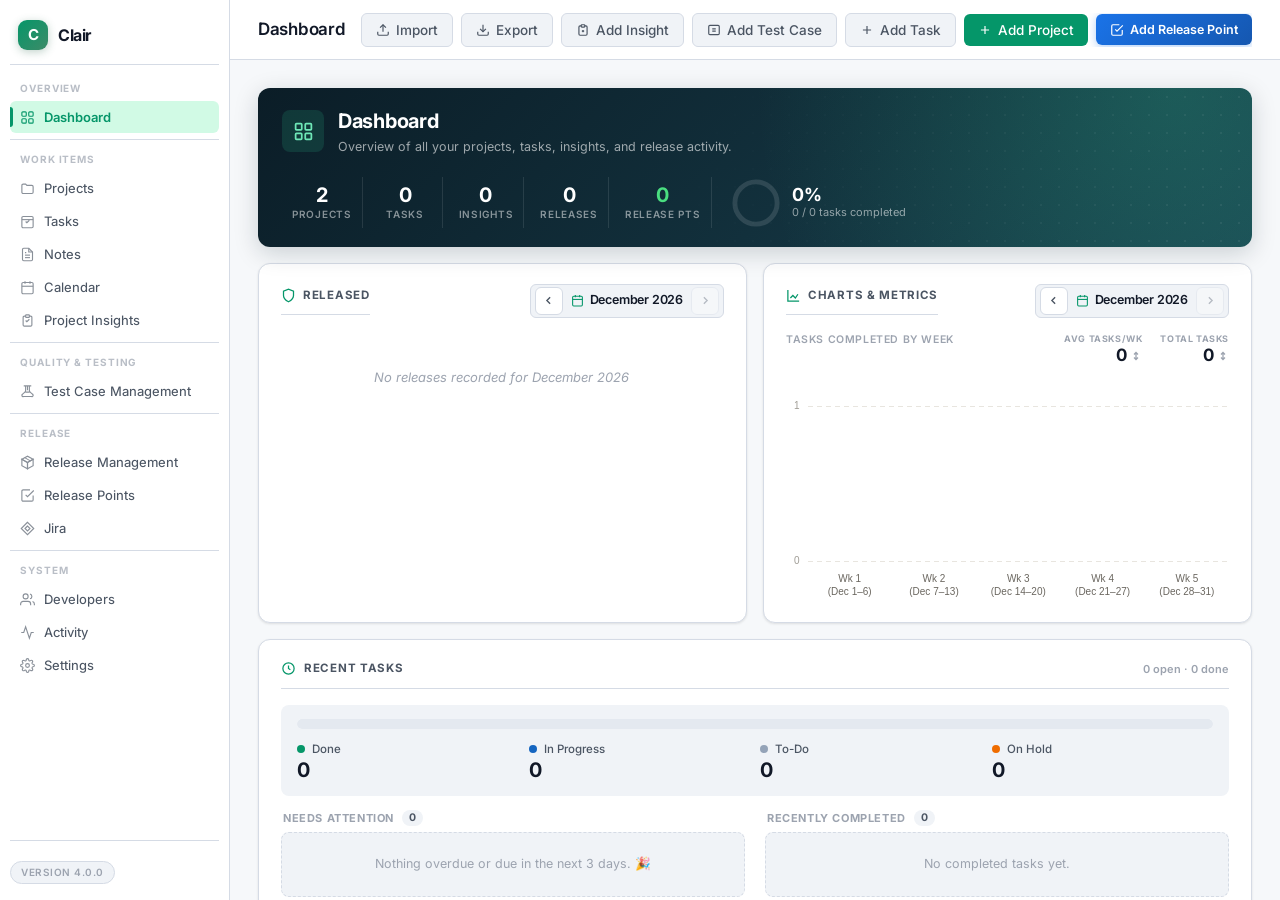
==== index.html @ 4f7acb48 "style: calmer calendar, rebuilt Release Management, refined forms - Calendar: up to two open tasks p" ====
<!DOCTYPE html>
<html lang="en">

<head>
  <meta charset="UTF-8" />
  <meta name="viewport" content="width=device-width, initial-scale=1.0" />
  <title>Clair – Task & Project Tracker</title>
  <link rel="preconnect" href="https://fonts.googleapis.com" />
  <link rel="preconnect" href="https://fonts.gstatic.com" crossorigin />
  <link
    href="https://fonts.googleapis.com/css2?family=Inter:wght@300;400;500;600;700;800&family=DM+Mono:wght@400;500&display=swap"
    rel="stylesheet" />
  <link rel="stylesheet" href="style.css?v=3" />
</head>

<body>
  <div id="app">

    <!-- Sidebar -->
    <aside class="sidebar">
      <div class="sidebar-logo">
        <div class="logo-mark">C</div>
        <span class="logo-text">Clair</span>
      </div>

      <nav class="sidebar-nav">

        <!-- Overview -->
        <div class="nav-section">
          <span class="nav-section-label">Overview</span>
          <button class="nav-item active" data-view="dashboard">
            <svg viewBox="0 0 24 24" fill="none" stroke="currentColor" stroke-width="1.8">
              <rect x="3" y="3" width="7" height="7" rx="1.5" />
              <rect x="14" y="3" width="7" height="7" rx="1.5" />
              <rect x="3" y="14" width="7" height="7" rx="1.5" />
              <rect x="14" y="14" width="7" height="7" rx="1.5" />
            </svg>
            <span>Dashboard</span>
          </button>
        </div>

        <!-- Work Items -->
        <div class="nav-section">
          <span class="nav-section-label">Work Items</span>
          <button class="nav-item" data-view="projects">
            <svg viewBox="0 0 24 24" fill="none" stroke="currentColor" stroke-width="1.8">
              <path d="M3 7a2 2 0 012-2h4l2 2h8a2 2 0 012 2v9a2 2 0 01-2 2H5a2 2 0 01-2-2V7z" />
            </svg>
            <span>Projects</span>
          </button>
          <button class="nav-item" data-view="tasks">
            <svg viewBox="0 0 24 24" fill="none" stroke="currentColor" stroke-width="1.8">
              <path d="M9 12l2 2 4-4" />
              <rect x="3" y="4" width="18" height="18" rx="2" />
              <path d="M3 9h18" />
            </svg>
            <span>Tasks</span>
          </button>
          <button class="nav-item" data-view="notes">
            <svg viewBox="0 0 24 24" fill="none" stroke="currentColor" stroke-width="1.8">
              <path d="M14 2H6a2 2 0 00-2 2v16a2 2 0 002 2h12a2 2 0 002-2V8z" />
              <polyline points="14 2 14 8 20 8" />
              <line x1="16" y1="13" x2="8" y2="13" />
              <line x1="16" y1="17" x2="8" y2="17" />
              <polyline points="10 9 9 9 8 9" />
            </svg>
            <span>Notes</span>
          </button>
          <button class="nav-item" data-view="calendar">
            <svg viewBox="0 0 24 24" fill="none" stroke="currentColor" stroke-width="1.8">
              <rect x="3" y="4" width="18" height="18" rx="2" ry="2" />
              <line x1="16" y1="2" x2="16" y2="6" />
              <line x1="8" y1="2" x2="8" y2="6" />
              <line x1="3" y1="10" x2="21" y2="10" />
            </svg>
            <span>Calendar</span>
          </button>
          <button class="nav-item" data-view="tests">
            <svg viewBox="0 0 24 24" fill="none" stroke="currentColor" stroke-width="1.8">
              <path d="M9 5H7a2 2 0 00-2 2v12a2 2 0 002 2h10a2 2 0 002-2V7a2 2 0 00-2-2h-2" />
              <rect x="9" y="3" width="6" height="4" rx="1" />
              <path d="M9 12l2 2 4-4" />
            </svg>
            <span>Project Insights</span>
          </button>
        </div>

        <!-- Quality & Testing -->
        <div class="nav-section">
          <span class="nav-section-label">Quality &amp; Testing</span>
          <button class="nav-item" data-view="testcases">
            <svg viewBox="0 0 24 24" fill="none" stroke="currentColor" stroke-width="1.8">
              <path
                d="M9 3v7.2a4 4 0 01-1.3 2.9l-3.4 3.1A2 2 0 005.7 20h12.6a2 2 0 001.4-3.8l-3.4-3.1A4 4 0 0115 10.2V3" />
              <path d="M6 3h12M12 3v7M8.5 13h7" />
            </svg>
            <span>Test Case Management</span>
          </button>
        </div>

        <!-- Release -->
        <div class="nav-section">
          <span class="nav-section-label">Release</span>
          <button class="nav-item" data-view="releases">
            <svg viewBox="0 0 24 24" fill="none" stroke="currentColor" stroke-width="1.8">
              <line x1="16.5" y1="9.4" x2="7.5" y2="4.21" />
              <polygon points="12 22.08 12 12 3 6.92 3 17.08 12 22.08" />
              <polygon points="12 22.08 21 17.08 21 6.92 12 12 12 22.08" />
              <polygon points="12 12 21 6.92 12 1.84 3 6.92 12 12" />
            </svg>
            <span>Release Management</span>
          </button>
          <button class="nav-item" data-view="releasepoints">
            <svg viewBox="0 0 24 24" fill="none" stroke="currentColor" stroke-width="1.8">
              <path d="M9 11l3 3L22 4" />
              <path d="M21 12v7a2 2 0 01-2 2H5a2 2 0 01-2-2V5a2 2 0 012-2h11" />
            </svg>
            <span>Release Points</span>
          </button>
          <button class="nav-item" data-view="jira">
            <svg viewBox="0 0 24 24" fill="none" stroke="currentColor" stroke-width="1.8">
              <path d="M12 2L2 12l10 10 10-10L12 2z" />
              <path d="M12 8l-4 4 4 4 4-4-4-4z" />
            </svg>
            <span>Jira</span>
          </button>
        </div>

        <!-- System -->
        <div class="nav-section">
          <span class="nav-section-label">System</span>
          <button class="nav-item" data-view="developers">
            <svg viewBox="0 0 24 24" fill="none" stroke="currentColor" stroke-width="1.8">
              <path d="M17 21v-2a4 4 0 00-4-4H5a4 4 0 00-4 4v2" />
              <circle cx="9" cy="7" r="4" />
              <path d="M23 21v-2a4 4 0 00-3-3.87" />
              <path d="M16 3.13a4 4 0 010 7.75" />
            </svg>
            <span>Developers</span>
          </button>
          <button class="nav-item" data-view="activity">
            <svg viewBox="0 0 24 24" fill="none" stroke="currentColor" stroke-width="1.8">
              <polyline points="22 12 18 12 15 21 9 3 6 12 2 12" />
            </svg>
            <span>Activity</span>
          </button>
          <button class="nav-item" data-view="settings">
            <svg viewBox="0 0 24 24" fill="none" stroke="currentColor" stroke-width="1.8">
              <circle cx="12" cy="12" r="3" />
              <path
                d="M19.4 15a1.65 1.65 0 00.33 1.82l.06.06a2 2 0 010 2.83 2 2 0 01-2.83 0l-.06-.06a1.65 1.65 0 00-1.82-.33 1.65 1.65 0 00-1 1.51V21a2 2 0 01-2 2 2 2 0 01-2-2v-.09A1.65 1.65 0 009 19.4a1.65 1.65 0 00-1.82.33l-.06.06a2 2 0 01-2.83 0 2 2 0 010-2.83l.06-.06a1.65 1.65 0 00.33-1.82 1.65 1.65 0 00-1.51-1H3a2 2 0 01-2-2 2 2 0 012-2h.09A1.65 1.65 0 004.6 9a1.65 1.65 0 00-.33-1.82l-.06-.06a2 2 0 010-2.83 2 2 0 012.83 0l.06.06a1.65 1.65 0 001.82.33H9a1.65 1.65 0 001-1.51V3a2 2 0 012-2 2 2 0 012 2v.09a1.65 1.65 0 001 1.51 1.65 1.65 0 001.82-.33l.06-.06a2 2 0 012.83 0 2 2 0 010 2.83l-.06.06a1.65 1.65 0 00-.33 1.82V9a1.65 1.65 0 001.51 1H21a2 2 0 012 2 2 2 0 01-2 2h-.09a1.65 1.65 0 00-1.51 1z" />
            </svg>
            <span>Settings</span>
          </button>
        </div>

      </nav>

      <div class="sidebar-footer">
        <div class="app-version-tag" id="appVersion">Version 4.0.0</div>
      </div>
    </aside>

    <!-- Main Area -->
    <main class="main">
      <!-- Header -->
      <header class="topbar">
        <div class="topbar-left">
          <button class="menu-btn" id="menuBtn">
            <svg viewBox="0 0 24 24" fill="none" stroke="currentColor" stroke-width="2">
              <path d="M3 12h18M3 6h18M3 18h18" />
            </svg>
          </button>
          <h1 class="page-title" id="pageTitle">Dashboard</h1>
        </div>
        <div class="topbar-right">
          <input type="file" id="importInput" style="display: none;" accept=".json" />
          <button class="btn-ghost" id="importBtn" title="Import Data">
            <svg viewBox="0 0 24 24" fill="none" stroke="currentColor" stroke-width="2">
              <path d="M21 15v4a2 2 0 01-2 2H5a2 2 0 01-2-2v-4" />
              <polyline points="17 8 12 3 7 8" />
              <line x1="12" y1="3" x2="12" y2="15" />
            </svg>
            <span>Import</span>
          </button>
          <button class="btn-ghost" id="exportBtn" title="Export Data">
            <svg viewBox="0 0 24 24" fill="none" stroke="currentColor" stroke-width="2">
              <path d="M21 15v4a2 2 0 01-2 2H5a2 2 0 01-2-2v-4" />
              <polyline points="7 10 12 15 17 10" />
              <line x1="12" y1="15" x2="12" y2="3" />
            </svg>
            <span>Export</span>
          </button>
          <button class="btn-ghost" id="addTestBtn">
            <svg viewBox="0 0 24 24" fill="none" stroke="currentColor" stroke-width="2">
              <path d="M9 5H7a2 2 0 00-2 2v12a2 2 0 002 2h10a2 2 0 002-2V7a2 2 0 00-2-2h-2" />
              <rect x="9" y="3" width="6" height="4" rx="1" />
              <path d="M12 12v4M10 14h4" />
            </svg>
            <span>Add Insight</span>
          </button>
          <button class="btn-ghost" id="addTestCaseBtn">
            <svg viewBox="0 0 24 24" fill="none" stroke="currentColor" stroke-width="2">
              <rect x="3" y="4" width="18" height="16" rx="2" />
              <path d="M9 10h6M9 14h6" />
              <path d="M6 10v.01M6 14v.01" />
            </svg>
            <span>Add Test Case</span>
          </button>
          <button class="btn-ghost" id="addTaskBtn">
            <svg viewBox="0 0 24 24" fill="none" stroke="currentColor" stroke-width="2">
              <path d="M12 5v14M5 12h14" />
            </svg>
            <span>Add Task</span>
          </button>
          <button class="btn-primary" id="addProjectBtn">
            <svg viewBox="0 0 24 24" fill="none" stroke="currentColor" stroke-width="2">
              <path d="M12 5v14M5 12h14" />
            </svg>
            <span>Add Project</span>
          </button>
          <button class="btn-accent" id="addReleasePtBtn">
            <svg viewBox="0 0 24 24" fill="none" stroke="currentColor" stroke-width="2">
              <path d="M9 11l3 3L22 4" />
              <path d="M21 12v7a2 2 0 01-2 2H5a2 2 0 01-2-2V5a2 2 0 012-2h11" />
            </svg>
            <span>Add Release Point</span>
          </button>
          <button class="btn-primary" id="addReleaseBtn" style="display:none;">
            <svg viewBox="0 0 24 24" fill="none" stroke="currentColor" stroke-width="2">
              <path d="M12 5v14M5 12h14" />
            </svg>
            <span>Add Release</span>
          </button>
        </div>
      </header>

      <!-- Content -->
      <div class="content" id="mainContent">
        <!-- Rendered by JS -->
      </div>
    </main>

  </div>
  <div class="sidebar-overlay" id="sidebarOverlay"></div>

  <!-- Modal Backdrop -->
  <div class="modal-backdrop" id="modalBackdrop"></div>

  <!-- Project Modal -->
  <div class="modal" id="projectModal" role="dialog" aria-modal="true">
    <div class="modal-header">
      <h2 class="modal-title" id="projectModalTitle">New Project</h2>
      <button class="modal-close" id="closeProjectModal">
        <svg viewBox="0 0 24 24" fill="none" stroke="currentColor" stroke-width="2">
          <path d="M18 6 6 18M6 6l12 12" />
        </svg>
      </button>
    </div>
    <div class="modal-body">
      <input type="hidden" id="projectId" />
      <div class="form-section-title">Project details</div>
      <div class="form-group">
        <label>Project Name <span class="req">*</span></label>
        <input type="text" id="projectName" placeholder="e.g. Invoice Module" />
      </div>
      <div class="form-group">
        <label>Description</label>
        <textarea id="projectDesc" placeholder="Brief description of this project…" rows="3"></textarea>
      </div>
      <div class="form-group">
        <label>Project Type <span class="req">*</span></label>
        <div class="project-type-toggle" id="projectTypeToggle">
          <button type="button" class="type-btn active" data-type="web">
            <svg viewBox="0 0 24 24" fill="none" stroke="currentColor" stroke-width="1.8">
              <circle cx="12" cy="12" r="10" />
              <path d="M2 12h20M12 2a15.3 15.3 0 010 20M12 2a15.3 15.3 0 000 20" />
            </svg>
            Web Software
          </button>
          <button type="button" class="type-btn" data-type="app">
            <svg viewBox="0 0 24 24" fill="none" stroke="currentColor" stroke-width="1.8">
              <rect x="5" y="2" width="14" height="20" rx="2" />
              <path d="M12 18h.01" />
            </svg>
            Application
          </button>
        </div>
        <input type="hidden" id="projectType" value="web" />
      </div>

      <!-- Web Software version fields -->
      <div id="webVersionFields">
        <div class="form-row">
          <div class="form-group">
            <label>Previous Release Version</label>
            <input type="text" id="projectPreviousVersion" placeholder="e.g. v1.0.0" />
          </div>
          <div class="form-group">
            <label>Upcoming Release Version <span class="req">*</span></label>
            <input type="text" id="projectUpcomingVersion" placeholder="e.g. v1.1.0" />
          </div>
        </div>
      </div>

      <!-- Application version fields -->
      <div id="appVersionFields" style="display:none;">
        <div class="form-row">
          <div class="form-group">
            <label>
              <svg viewBox="0 0 24 24" fill="none" stroke="currentColor" stroke-width="1.8"
                style="width:13px;height:13px;display:inline;vertical-align:middle;margin-right:4px">
                <path
                  d="M12 2C6.48 2 2 6.48 2 12s4.48 10 10 10 10-4.48 10-10S17.52 2 12 2zm-1 14H9V8h2v8zm4 0h-2V8h2v8z" />
              </svg>
              Android – Previous
            </label>
            <input type="text" id="projectAndroidPrev" placeholder="e.g. v1.0.0" />
          </div>
          <div class="form-group">
            <label>Android – Upcoming <span class="req">*</span></label>
            <input type="text" id="projectAndroidUpcoming" placeholder="e.g. v1.1.0" />
          </div>
        </div>
        <div class="form-row">
          <div class="form-group">
            <label>
              <svg viewBox="0 0 24 24" fill="none" stroke="currentColor" stroke-width="1.8"
                style="width:13px;height:13px;display:inline;vertical-align:middle;margin-right:4px">
                <path
                  d="M18.71 19.5c-.83 1.24-1.71 2.45-3.05 2.47-1.34.03-1.77-.79-3.29-.79-1.53 0-2 .77-3.27.82-1.31.05-2.3-1.32-3.14-2.53C4.25 17 2.94 12.45 4.7 9.39c.87-1.52 2.43-2.48 4.12-2.51 1.28-.02 2.5.87 3.29.87.78 0 2.26-1.07 3.8-.91.65.03 2.47.26 3.64 1.98-.09.06-2.17 1.28-2.15 3.81.03 3.02 2.65 4.03 2.68 4.04-.03.07-.42 1.44-1.38 2.83M13 3.5c.73-.83 1.94-1.46 2.94-1.5.13 1.17-.34 2.35-1.04 3.19-.69.85-1.83 1.51-2.95 1.42-.15-1.15.41-2.35 1.05-3.11z" />
              </svg>
              iOS – Previous
            </label>
            <input type="text" id="projectIosPrev" placeholder="e.g. v1.0.0" />
          </div>
          <div class="form-group">
            <label>iOS – Upcoming <span class="req">*</span></label>
            <input type="text" id="projectIosUpcoming" placeholder="e.g. v1.1.0" />
          </div>
        </div>
      </div>
      <div class="form-section-title">Client &amp; team</div>
      <div class="form-row">
        <div class="form-group">
          <label>Client Name</label>
          <input type="text" id="projectClient" placeholder="e.g. Acme Corp" />
        </div>
        <div class="form-group">
          <label>Assigned Team</label>
          <input type="text" id="projectTeam" placeholder="e.g. Frontend Team" />
        </div>
      </div>
      <div class="form-group">
        <label>Jira Project <span class="hint">(optional)</span></label>
        <div id="projectJiraField" class="jira-project-field"></div>
      </div>
      <div class="form-section-title">Planning &amp; status</div>
      <div class="form-row">
        <div class="form-group">
          <label>Due Date</label>
          <input type="date" id="projectDueDate" />
        </div>
        <div class="form-group">
          <label>Priority</label>
          <select id="projectPriority">
            <option value="">— None —</option>
            <option value="Low">Low</option>
            <option value="Medium">Medium</option>
            <option value="High">High</option>
            <option value="Critical">Critical</option>
          </select>
        </div>
      </div>
      <div class="form-group">
        <label>Overall Project Status <span class="req">*</span></label>
        <select id="projectOverallStatus">
          <option value="YET_TO_START">Yet to Start</option>
          <option value="ON_GOING">On Going</option>
          <option value="COMPLETED">Completed</option>
          <option value="MONITORING">Monitoring</option>
          <option value="ON_HOLD">On Hold</option>
        </select>
      </div>

      <div class="form-group">
        <label>Statuses <span class="hint">(up to 3)</span></label>
        <div class="status-picker" id="statusPicker">
          <!-- Rendered by JS -->
        </div>
        <div class="selected-statuses" id="selectedStatuses"></div>
      </div>
    </div>
    <div class="modal-footer">
      <button class="btn-ghost" id="cancelProjectModal">Cancel</button>
      <button class="btn-primary" id="saveProject">Save Project</button>
    </div>
  </div>

  <!-- Task Modal -->
  <div class="modal" id="taskModal" role="dialog" aria-modal="true">
    <div class="modal-header">
      <h2 class="modal-title" id="taskModalTitle">New Task</h2>
      <button class="modal-close" id="closeTaskModal">
        <svg viewBox="0 0 24 24" fill="none" stroke="currentColor" stroke-width="2">
          <path d="M18 6 6 18M6 6l12 12" />
        </svg>
      </button>
    </div>
    <div class="modal-body">
      <input type="hidden" id="taskId" />
      <div class="form-section-title">Details</div>
      <div class="form-group">
        <label>Task Title <span class="req">*</span></label>
        <input type="text" id="taskTitle" placeholder="e.g. Voucher GST Testing" />
      </div>
      <div class="form-group">
        <label>Description</label>
        <textarea id="taskDesc" placeholder="What needs to be done?" rows="3"></textarea>
      </div>
      <div class="form-group">
        <label>Work Done <span class="hint">(what you actually did for this task)</span></label>
        <textarea id="taskWorkDone" placeholder="e.g. Fixed the GST rounding bug and added a regression test" rows="3"></textarea>
      </div>
      <div class="form-group">
        <label>Tags <span class="hint">(comma separated, e.g. Bug, UI)</span></label>
        <input type="text" id="taskTags" placeholder="Feature, Backend..." />
      </div>
      <div class="form-section-title">Status &amp; schedule</div>
      <div class="form-row">
        <div class="form-group">
          <label>Status</label>
          <select id="taskStatus">
            <option value="To-Do">To-Do</option>
            <option value="In Progress">In Progress</option>
            <option value="Done">Done</option>
            <option value="On Hold">On Hold</option>
          </select>
        </div>
        <div class="form-group">
          <label>Priority</label>
          <select id="taskPriority">
            <option value="Medium">Medium</option>
            <option value="Urgent">Urgent</option>
            <option value="High">High</option>
            <option value="Low">Low</option>
          </select>
        </div>
      </div>
      <div class="form-row">
        <div class="form-group">
          <label>Start Date</label>
          <input type="date" id="taskStartDate" />
        </div>
        <div class="form-group">
          <label>End Date</label>
          <input type="date" id="taskEndDate" />
        </div>
      </div>
      <div class="form-group" id="completionDateGroup" style="display:none;">
        <label>Completion Date <span class="req">*</span></label>
        <input type="date" id="taskCompletedDate" />
        <span style="font-size:11px;color:var(--text-muted);margin-top:4px;display:block;">The date this task was
          actually completed.</span>
      </div>
      <div class="form-section-title">Assignment</div>
      <div class="form-group">
        <label>Project(s) <span class="hint">(optional, select multiple)</span></label>
        <input type="text" id="taskProjectSearch" placeholder="Search projects..."
          style="margin-bottom:8px; font-size:12.5px; padding:6px 10px; border:1px solid var(--border); border-radius:var(--radius); width:100%; outline:none; background:var(--surface);" />
        <div class="dev-project-checklist" id="taskProjectChecklist" style="max-height:130px;">
          <!-- Loaded by JS -->
        </div>
      </div>
      <div class="form-group">
        <label>Developer(s) <span class="hint">(optional, select multiple)</span></label>
        <input type="text" id="taskDevSearch" placeholder="Search developers..."
          style="margin-bottom:8px; font-size:12.5px; padding:6px 10px; border:1px solid var(--border); border-radius:var(--radius); width:100%; outline:none; background:var(--surface);" />
        <div class="dev-project-checklist" id="taskDevChecklist" style="max-height:120px;">
          <!-- Loaded by JS -->
        </div>
      </div>
    </div>
    <div class="modal-footer">
      <button class="btn-ghost" id="cancelTaskModal">Cancel</button>
      <button class="btn-primary" id="saveTask">Save Task</button>
    </div>
  </div>

  <!-- Completion Date Modal -->
  <div class="modal modal-sm" id="completionDateModal">
    <div class="modal-header">
      <h2 class="modal-title">Task Completed</h2>
      <button class="modal-close" id="closeCompletionDateModal">
        <svg viewBox="0 0 24 24" fill="none" stroke="currentColor" stroke-width="2">
          <path d="M18 6 6 18M6 6l12 12" />
        </svg>
      </button>
    </div>
    <div class="modal-body">
      <input type="hidden" id="completionTaskId" />
      <div class="form-group">
        <label>When was this task completed?</label>
        <input type="date" id="completionDateInput" />
        <span style="font-size:11.5px;color:var(--text-muted);margin-top:5px;display:block;">Defaults to today if left
          unchanged.</span>
      </div>
    </div>
    <div class="modal-footer">
      <button class="btn-ghost" id="skipCompletionDate">Skip (use today)</button>
      <button class="btn-primary" id="confirmCompletionDate">Confirm Date</button>
    </div>
  </div>

  <!-- Release Version Confirmation / Next Version Modal -->
  <div class="modal modal-release-ver" id="releaseVersionModal" role="dialog" aria-modal="true">
    <div class="modal-header">
      <div style="display:flex; align-items:center; gap:8px;">
        <span style="font-size:18px;">🚀</span>
        <h2 class="modal-title" id="releaseVersionModalTitle">Release Project Version</h2>
      </div>
      <button class="modal-close" id="closeReleaseVersionModal">
        <svg viewBox="0 0 24 24" fill="none" stroke="currentColor" stroke-width="2">
          <path d="M18 6 6 18M6 6l12 12" />
        </svg>
      </button>
    </div>
    <div class="modal-body">
      <input type="hidden" id="releaseVersionProjectId" />
      <input type="hidden" id="releaseVersionPlatform" />

      <!-- Current Release Information -->
      <div class="release-ver-info-box">
        <div class="release-ver-info-row">
          <span class="release-ver-info-label">Project</span>
          <span class="release-ver-info-val" id="releaseVersionProjectName">—</span>
        </div>
        <div class="release-ver-info-row">
          <span class="release-ver-info-label">Platform</span>
          <span class="release-ver-info-val" id="releaseVersionPlatformBadge">—</span>
        </div>
        <div class="release-ver-info-row">
          <span class="release-ver-info-label">Previous Released Version</span>
          <span class="release-ver-info-val highlight" id="releaseVersionPrevVal">—</span>
        </div>
      </div>

      <!-- Release Version Selection & Manual Input -->
      <div class="form-group" style="margin-top:16px;">
        <label for="nextReleaseVersionInput" style="font-weight:600;display:flex;align-items:center;justify-content:space-between;">
          <span>Release Version to publish:</span>
          <span style="font-size:11px;font-weight:normal;color:var(--text-muted);">Major, Minor, Patch, or Custom</span>
        </label>

        <!-- Quick Semver Buttons (Dynamically Populated) -->
        <div class="release-ver-presets" id="releaseVersionPresets">
          <button type="button" class="ver-preset-btn" data-type="patch">
            <span class="preset-type">Patch</span>
            <span class="preset-ver" id="presetPatchVer">—</span>
          </button>
          <button type="button" class="ver-preset-btn" data-type="minor">
            <span class="preset-type">Minor</span>
            <span class="preset-ver" id="presetMinorVer">—</span>
          </button>
          <button type="button" class="ver-preset-btn" data-type="major">
            <span class="preset-type">Major</span>
            <span class="preset-ver" id="presetMajorVer">—</span>
          </button>
        </div>

        <input type="text" id="nextReleaseVersionInput" placeholder="Enter version (e.g. 1.1.0 or v2.0.0)..." style="margin-top:10px;font-size:13.5px;font-weight:600;padding:9px 12px;width:100%;box-sizing:border-box;" />
        <span style="font-size:11.5px;color:var(--text-muted);margin-top:6px;display:block;">
          Pick a dynamic increment above or manually enter any custom version.
        </span>
      </div>
    </div>
    <div class="modal-footer">
      <button type="button" class="btn-ghost" id="cancelReleaseVersionModal">Cancel</button>
      <button type="button" class="btn-primary" id="confirmReleaseVersionBtn">
        <svg viewBox="0 0 24 24" fill="none" stroke="currentColor" stroke-width="2.2" style="width:14px;height:14px;margin-right:6px;">
          <path d="M13 10V3L4 14h7v7l9-11h-7z"/>
        </svg>
        Confirm &amp; Release
      </button>
    </div>
  </div>

  <!-- Confirm Delete Modal -->
  <div class="modal modal-sm" id="confirmModal">
    <div class="modal-header">
      <h2 class="modal-title">Confirm Delete</h2>
      <button class="modal-close" id="closeConfirmModal">
        <svg viewBox="0 0 24 24" fill="none" stroke="currentColor" stroke-width="2">
          <path d="M18 6 6 18M6 6l12 12" />
        </svg>
      </button>
    </div>
    <div class="modal-body">
      <p id="confirmMessage" style="color:var(--text-secondary);line-height:1.6"></p>
    </div>
    <div class="modal-footer">
      <button class="btn-ghost" id="cancelConfirm">Cancel</button>
      <button class="btn-danger" id="confirmDelete">Delete</button>
    </div>
  </div>

  <!-- Test Modal -->
  <div class="modal" id="testModal" role="dialog" aria-modal="true">
    <div class="modal-header">
      <h2 class="modal-title" id="testModalTitle">New Insight</h2>
      <button class="modal-close" id="closeTestModal">
        <svg viewBox="0 0 24 24" fill="none" stroke="currentColor" stroke-width="2">
          <path d="M18 6 6 18M6 6l12 12" />
        </svg>
      </button>
    </div>
    <div class="modal-body">
      <input type="hidden" id="testId" />
      <div class="form-group">
        <label>Title <span class="req">*</span></label>
        <input type="text" id="testTitle" placeholder="e.g. Login flow regression" />
      </div>
      <div class="form-group">
        <label>Description</label>
        <textarea id="testDesc" placeholder="Describe the test or note…" rows="3"></textarea>
      </div>
      <div class="form-group">
        <label>Developer <span class="hint">(optional)</span></label>
        <select id="testDeveloper">
          <option value="">— None —</option>
        </select>
      </div>
      <div class="form-row">
        <div class="form-group">
          <label>Type <span class="req">*</span></label>
          <select id="testType">
            <option value="Issue">Issue</option>
            <option value="Enhancement">Enhancement</option>
            <option value="Note">Note</option>
          </select>
        </div>
        <div class="form-group">
          <label>Status <span class="req">*</span></label>
          <select id="testStatus">
            <option value="In Dev">In Dev</option>
            <option value="QA">QA</option>
            <option value="Done">Done</option>
            <option value="Known Issue">Known Issue</option>
          </select>
        </div>
      </div>
      <div class="form-group">
        <label>Task Assigned Status <span class="req">*</span></label>
        <select id="testAssignedStatus">
          <option value="Yet to be assigned">Yet to be assigned</option>
          <option value="Assigned">Assigned</option>
        </select>
      </div>
      <div class="form-group">
        <label>Project <span class="hint">(optional)</span></label>
        <select id="testProject">
          <option value="">— None —</option>
        </select>
      </div>
    </div>
    <div class="modal-footer">
      <button class="btn-ghost" id="cancelTestModal">Cancel</button>
      <button class="btn-primary" id="saveTest">Save Test</button>
    </div>
  </div>

  <!-- Release Modal -->
  <div class="modal" id="releaseModal" role="dialog" aria-modal="true">
    <div class="modal-header">
      <h2 class="modal-title" id="releaseModalTitle">New Release</h2>
      <button class="modal-close" id="closeReleaseModal">
        <svg viewBox="0 0 24 24" fill="none" stroke="currentColor" stroke-width="2">
          <path d="M18 6 6 18M6 6l12 12" />
        </svg>
      </button>
    </div>
    <div class="modal-body">
      <input type="hidden" id="releaseId" />

      <div class="form-section-title">Projects &amp; versions</div>
      <div class="form-group">
        <label>Project(s) <span class="req">*</span> <span class="hint">(select multiple)</span></label>
        <div class="dev-project-checklist" id="releaseProjectChecklist" style="max-height:130px;">
          <!-- Loaded by JS -->
        </div>
      </div>

      <div class="form-group">
        <label>Version(s) <span class="hint">(select applicable)</span></label>
        <div class="rp-version-checklist" id="releaseVersionChecklist">
          <span style="color:var(--text-muted);font-size:12.5px;">Select a project first.</span>
        </div>
      </div>

      <div class="form-section-title">Release details</div>
      <div class="form-row">
        <div class="form-group">
          <label>Release Name <span class="req">*</span></label>
          <input type="text" id="releaseName" placeholder="e.g. Summer Pack" />
        </div>
        <div class="form-group">
          <label>Release Date</label>
          <input type="date" id="releaseDate" />
        </div>
      </div>

      <div class="form-group">
        <label>Description</label>
        <textarea id="releaseDesc" placeholder="Describe this release…" rows="2"></textarea>
      </div>

      <div class="form-row">
        <div class="form-group">
          <label>Release Manager / Owner</label>
          <select id="releaseManager">
            <option value="">— Select Manager —</option>
          </select>
        </div>
        <div class="form-group">
          <label>Release Status <span class="req">*</span></label>
          <select id="releaseStatus">
            <option value="Draft">Draft</option>
            <option value="Planned">Planned</option>
            <option value="In Progress">In Progress</option>
            <option value="Testing">Testing</option>
            <option value="Approved">Approved</option>
            <option value="Released">Released</option>
            <option value="Rolled Back">Rolled Back</option>
          </select>
        </div>
      </div>

      <div class="form-section-title">Team &amp; scope</div>
      <div class="form-group">
        <label>Product Developers</label>
        <div class="dev-project-checklist" id="releaseDevChecklist" style="max-height: 120px;">
          <!-- Loaded by JS -->
        </div>
      </div>

      <div class="form-group">
        <label>Work Items <span class="hint">(e.g. #101, #204, UI Refactor)</span></label>
        <input type="text" id="releaseWorkItems" placeholder="Associated tickets or tasks…" />
      </div>

      <div class="form-section-title">Release notes</div>
      <div class="form-group">
        <div style="display:flex; justify-content:space-between; align-items:center; margin-bottom:4px;">
          <label style="margin-bottom:0;">Release Notes (Mail)</label>
          <button type="button" class="btn-ghost" id="generateMailNotesBtn"
            style="padding: 4px 10px; font-size: 11.5px; height: auto;">
            <svg viewBox="0 0 24 24" fill="none" stroke="currentColor" stroke-width="2"
              style="width:12px; height:12px; margin-right:4px;">
              <polyline points="22 12 16 12 14 15 10 15 8 12 2 12" />
              <path
                d="M5.45 5.11L2 12v6a2 2 0 0 0 2 2h16a2 2 0 0 0 2-2v-6l-3.45-6.89A2 2 0 0 0 16.76 4H7.24a2 2 0 0 0-1.79 1.11z" />
            </svg>
            Generate Template
          </button>
        </div>
        <textarea id="releaseNotes" placeholder="Dynamically generate or enter custom mail notes..."
          rows="12"></textarea>
      </div>

    </div>
    <div class="modal-footer">
      <button class="btn-ghost" id="cancelReleaseModal">Cancel</button>
      <button class="btn-primary" id="saveRelease">Save Release</button>
    </div>
  </div>

  <!-- Test Case Modal -->
  <div class="modal" id="testCaseModal" role="dialog" aria-modal="true">
    <div class="modal-header">
      <h2 class="modal-title" id="testCaseModalTitle">New Test Case</h2>
      <button class="modal-close" id="closeTestCaseModal">
        <svg viewBox="0 0 24 24" fill="none" stroke="currentColor" stroke-width="2">
          <path d="M18 6 6 18M6 6l12 12" />
        </svg>
      </button>
    </div>
    <div class="modal-body" style="padding-top: 0;">
      <input type="hidden" id="testCaseId" />

      <!-- Modal Tabs Headers -->
      <div class="modal-tabs">
        <button class="modal-tab active" type="button" data-target="tab-scenario">Scenario & Steps</button>
        <button class="modal-tab" type="button" data-target="tab-results">Results & Status</button>
        <button class="modal-tab" type="button" data-target="tab-meta">Metadata & Assignee</button>
      </div>

      <!-- Tab 1: Scenario & Steps -->
      <div class="modal-tab-content active" id="tab-scenario">
        <div class="form-group">
          <label>Test Scenario <span class="req">*</span></label>
          <input type="text" id="testCaseScenario"
            placeholder="e.g. Verify checkout calculation with 10% coupon code" />
        </div>
        <div class="form-group">
          <label>Simplified Test Scenario</label>
          <input type="text" id="testCaseSimplifiedScenario" placeholder="e.g. Checkout coupon calculation" />
        </div>
        <div class="form-group">
          <label>Description / Preconditions</label>
          <textarea id="testCaseDesc" placeholder="Describe preconditions, test environment, or summary…"
            rows="2"></textarea>
        </div>
        <div class="form-group">
          <label>Test Steps <span class="req">*</span></label>
          <textarea id="testCaseSteps"
            placeholder="1. Go to checkout&#10;2. Add item costing $100&#10;3. Apply 10% coupon..." rows="3"></textarea>
        </div>
      </div>

      <!-- Tab 2: Expected & Actual -->
      <div class="modal-tab-content" id="tab-results">
        <div class="form-group">
          <label>Expected Result <span class="req">*</span></label>
          <textarea id="testCaseExpected" placeholder="Checkout total reflects $90 ($10 discount applied)..."
            rows="2"></textarea>
        </div>
        <div class="form-group">
          <label>Actual Result</label>
          <textarea id="testCaseActual" placeholder="Total is updated to $90.00..." rows="2"></textarea>
        </div>
        <div class="form-group">
          <label>Status</label>
          <select id="testCaseStatus">
            <option value="Not executed" selected>Not executed</option>
            <option value="Passed">Passed</option>
            <option value="Failed">Failed</option>
            <option value="Blocked">Blocked</option>
          </select>
        </div>
        <div class="form-group">
          <label>Comments / Run Notes</label>
          <textarea id="testCaseComments" placeholder="Add run notes, configuration details, or logs…"
            rows="3"></textarea>
        </div>
      </div>

      <!-- Tab 3: Metadata & Assignment -->
      <div class="modal-tab-content" id="tab-meta">
        <div class="form-row" style="gap: 12px;">
          <div class="form-group">
            <label>Project <span class="req">*</span></label>
            <select id="testCaseProject">
              <!-- Dynamic options -->
            </select>
          </div>
          <div class="form-group">
            <label>Module <span class="hint">(optional)</span></label>
            <select id="testCaseModule">
              <!-- Dynamic options -->
            </select>
          </div>
        </div>
        <div class="form-row" style="gap: 12px;">
          <div class="form-group">
            <label>Test Case ID Override <span class="hint">(optional)</span></label>
            <input type="text" id="testCaseCustomId" placeholder="e.g. TC-101 (Auto if blank)" />
          </div>
          <div class="form-group">
            <label>Test Type</label>
            <select id="testCaseType">
              <option value="Manual" selected>Manual</option>
              <option value="Automated">Automated</option>
              <option value="API">API</option>
              <option value="Security">Security</option>
              <option value="Performance">Performance</option>
              <option value="Regression">Regression</option>
            </select>
          </div>
        </div>
        <div class="form-row" style="gap: 12px;">
          <div class="form-group">
            <label>Priority</label>
            <select id="testCasePriority">
              <option value="Critical">Critical</option>
              <option value="High" selected>High</option>
              <option value="Medium">Medium</option>
              <option value="Low">Low</option>
            </select>
          </div>
          <div class="form-group">
            <label>Severity</label>
            <select id="testCaseSeverity">
              <option value="S1 - Blocker">S1 - Blocker</option>
              <option value="S2 - Critical">S2 - Critical</option>
              <option value="S3 - Major" selected>S3 - Major</option>
              <option value="S4 - Minor">S4 - Minor</option>
            </select>
          </div>
        </div>
        <div class="form-row" style="gap: 12px;">
          <div class="form-group">
            <label>Tested By</label>
            <select id="testCaseAssignee">
              <!-- Dynamic options -->
            </select>
          </div>
          <div class="form-group">
            <label>Execution Date</label>
            <input type="date" id="testCaseExecutionDate" />
          </div>
        </div>
        <div class="form-group">
          <label>Defect ID <span class="hint">(optional)</span></label>
          <input type="text" id="testCaseDefectId" placeholder="e.g. BUG-824" />
        </div>
      </div>
    </div>
    <div class="modal-footer">
      <button class="btn-ghost" id="cancelTestCaseModal">Cancel</button>
      <button class="btn-primary" id="saveTestCase">Save Test Case</button>
    </div>
  </div>

  <!-- Module Modal -->
  <div class="modal" id="moduleModal" role="dialog" aria-modal="true">
    <div class="modal-header">
      <h2 class="modal-title" id="moduleModalTitle">New Module</h2>
      <button class="modal-close" id="closeModuleModal">
        <svg viewBox="0 0 24 24" fill="none" stroke="currentColor" stroke-width="2">
          <path d="M18 6 6 18M6 6l12 12" />
        </svg>
      </button>
    </div>
    <div class="modal-body">
      <input type="hidden" id="moduleId" />
      <div class="form-group">
        <label>Module Name <span class="req">*</span></label>
        <input type="text" id="moduleName" placeholder="e.g. Authentication, Shopping Cart" />
      </div>
      <div class="form-group">
        <label>Project <span class="req">*</span></label>
        <select id="moduleProject">
          <!-- Dynamic options -->
        </select>
      </div>
      <div class="form-group">
        <label>Description</label>
        <textarea id="moduleDesc" placeholder="What parts of testing does this module cover?" rows="2"></textarea>
      </div>
    </div>
    <div class="modal-footer">
      <button class="btn-ghost" id="cancelModuleModal">Cancel</button>
      <button class="btn-primary" id="saveModule">Save Module</button>
    </div>
  </div>

  <!-- Excel Import Modal -->
  <div class="modal" id="excelImportModal" role="dialog" aria-modal="true">
    <div class="modal-header">
      <h2 class="modal-title">Import Test Cases from Excel</h2>
      <button class="modal-close" id="closeExcelImportModal">
        <svg viewBox="0 0 24 24" fill="none" stroke="currentColor" stroke-width="2">
          <path d="M18 6 6 18M6 6l12 12" />
        </svg>
      </button>
    </div>
    <div class="modal-body">
      <div class="excel-import-wrap">
        <div class="excel-dropzone" id="excelDropzone">
          <svg viewBox="0 0 24 24" fill="none" stroke="currentColor" stroke-width="1.8"
            style="width: 40px; height: 40px; color: var(--text-muted); margin-bottom: 8px;">
            <path d="M14 2H6a2 2 0 00-2 2v16a2 2 0 002 2h12a2 2 0 002-2V8z" />
            <polyline points="14 2 14 8 20 8" />
            <line x1="16" y1="13" x2="8" y2="13" />
            <line x1="16" y1="17" x2="8" y2="17" />
            <polyline points="10 9 9 9 8 9" />
          </svg>
          <h4 style="margin-bottom:4px; font-weight:600; font-size:14px;">Drag & Drop Excel sheet here</h4>
          <span style="font-size: 12px; color: var(--text-muted); margin: 4px 0 12px; display:block;">or click to select
            file from computer (.xlsx, .xls, .csv)</span>
          <input type="file" id="excelFileInput" style="display: none;" accept=".xlsx, .xls, .csv" />
          <button class="btn-ghost" id="selectExcelFileBtn" style="padding: 6px 12px; font-size: 12px;">Choose
            File</button>
        </div>

        <div id="excelPreviewSection" style="display: none; margin-top: 16px; animation: fadeIn 0.2s ease;">
          <h4
            style="margin-bottom: 8px; font-size: 13px; color: var(--text-secondary); display: flex; align-items: center; justify-content: space-between;">
            <span>Detected Columns & Mapping</span>
            <span id="excelFileBadge" class="status-pill na"
              style="font-size: 10px; padding: 2px 6px;">sample.xlsx</span>
          </h4>
          <p style="font-size: 12px; color: var(--text-muted); margin-bottom: 12px;">
            We matched these columns from your sheet. Adjust mappings if necessary:
          </p>
          <div class="mapping-grid-container"
            style="max-height: 180px; overflow-y: auto; border: 1px solid var(--border); border-radius: var(--radius-sm); padding: 8px; margin-bottom: 16px; background: var(--surface-2);">
            <div class="mapping-grid" style="display: grid; grid-template-columns: 1fr 1fr; gap: 8px;">
              <!-- Dynamic mappings will be injected here -->
            </div>
          </div>

          <div class="form-group" style="margin-bottom: 12px; display: flex; align-items: center; gap: 8px;">
            <input type="checkbox" id="excelImportReplaceDupes" style="width: auto; cursor: pointer; margin: 0;" />
            <label for="excelImportReplaceDupes"
              style="font-size: 12.5px; font-weight: 500; color: var(--text-secondary); cursor: pointer; user-select: none;">
              Overwrite existing test cases with identical duplicates
            </label>
          </div>

          <!-- Duplicate Cases Section -->
          <div id="excelImportDuplicatesSection"
            style="display: none; margin-bottom: 16px; border: 1px solid var(--border); border-radius: var(--radius); padding: 12px; background: rgba(239, 68, 68, 0.02); border-color: rgba(239, 68, 68, 0.15);">
            <h4
              style="margin-top: 0; margin-bottom: 8px; font-size: 12.5px; color: #c0392b; font-weight: 600; display: flex; align-items: center; justify-content: space-between;">
              <span>System duplicates matching this sheet</span>
              <span id="excelImportDupesCount" class="status-pill rolledback"
                style="font-size: 10px; padding: 2px 6px;">0 duplicates</span>
            </h4>
            <div id="excelDupesListContainer"
              style="max-height: 140px; overflow-y: auto; display: flex; flex-direction: column; gap: 8px; padding-right: 4px;">
              <!-- Dynamic duplicate items -->
            </div>
          </div>

          <div class="form-row" style="margin-bottom: 8px; gap: 12px;">
            <div class="form-group" style="margin-bottom:0;">
              <label style="font-size:11.5px;">Import into Project</label>
              <select id="excelImportProject" style="background:var(--surface);">
                <!-- Dynamic options -->
              </select>
            </div>
            <div class="form-group" style="margin-bottom:0;">
              <label style="font-size:11.5px;">Or Import into Module</label>
              <select id="excelImportModule" style="background:var(--surface);">
                <option value="">-- Let Excel determine module --</option>
                <!-- Dynamic options -->
              </select>
            </div>
          </div>
        </div>

        <div id="excelLoadingSection"
          style="display: none; padding: 32px 0; text-align: center; flex-direction: column; align-items: center; justify-content: center; gap: 12px;">
          <div class="excel-spinner"
            style="width: 32px; height: 32px; border: 3px solid var(--border); border-top-color: var(--accent); border-radius: 50%; animation: spin 0.8s linear infinite; margin: 0 auto 12px;">
          </div>
          <span style="font-weight: 500; font-size: 13px; color: var(--text-secondary);" id="excelLoadingText">Parsing
            spreadsheet columns...</span>
        </div>
      </div>
    </div>
    <div class="modal-footer">
      <button class="btn-ghost" id="cancelExcelImportModal">Cancel</button>
      <button class="btn-primary" id="saveExcelImport" style="display: none;">Import Test Cases</button>
    </div>
  </div>

  <!-- Bulk Update Modal -->
  <div class="modal" id="bulkUpdateModal" role="dialog" aria-modal="true">
    <div class="modal-header">
      <h2 class="modal-title">Bulk Update Test Cases</h2>
      <button class="modal-close" id="closeBulkUpdateModal">
        <svg viewBox="0 0 24 24" fill="none" stroke="currentColor" stroke-width="2">
          <path d="M18 6 6 18M6 6l12 12" />
        </svg>
      </button>
    </div>
    <div class="modal-body">
      <div id="bulkUpdateInfoCard"
        style="background: var(--accent-light); border: 1px solid rgba(45,106,79,0.15); padding: 10px 14px; border-radius: var(--radius-sm); margin-bottom: 16px; font-size: 13px; line-height: 1.5; color: var(--accent);">
        <!-- Injected dynamically: "This will update X test cases in this view." -->
      </div>

      <div class="form-group">
        <label>Select Field to Update <span class="req">*</span></label>
        <select id="bulkUpdateField" style="background: var(--surface);">
          <option value="">— Select a Field —</option>
          <option value="priority">Priority</option>
          <option value="severity">Severity</option>
          <option value="status">Run Status</option>
          <option value="type">Test Type</option>
          <option value="assignee">Tested By (Assignee)</option>
          <option value="executionDate">Execution Date</option>
          <option value="defectId">Defect ID</option>
          <option value="module">Module</option>
          <option value="comments">Comments / Run Notes</option>
        </select>
      </div>

      <!-- Value Input Container (dynamically changed by JS) -->
      <div class="form-group" id="bulkUpdateValueGroup" style="display: none; margin-top: 16px;">
        <label id="bulkUpdateValueLabel">New Value</label>
        <div id="bulkUpdateValueInputContainer">
          <!-- Injected dynamically based on selected field -->
        </div>
      </div>
    </div>
    <div class="modal-footer">
      <button class="btn-ghost" id="cancelBulkUpdateModal">Cancel</button>
      <button class="btn-primary" id="saveBulkUpdate" style="display: none;">Update Test Cases</button>
    </div>
  </div>

  <!-- Detail Modal -->
  <div class="modal" id="detailModal" role="dialog" aria-modal="true">
    <div class="modal-header">
      <h2 class="modal-title" id="detailModalTitle">Details</h2>
      <button class="modal-close" id="closeDetailModal">
        <svg viewBox="0 0 24 24" fill="none" stroke="currentColor" stroke-width="2">
          <path d="M18 6 6 18M6 6l12 12" />
        </svg>
      </button>
    </div>
    <div class="modal-body" id="detailModalBody">
      <!-- Loaded dynamically by JS -->
    </div>
    <div class="modal-footer">
      <button class="btn-primary" id="editDetailBtn">Edit</button>
      <button class="btn-ghost" id="closeDetailBtn">Close</button>
    </div>
  </div>

  <!-- Toast -->
  <div class="toast-container" id="toastContainer"></div>

  <!-- Release Point Modal -->
  <div class="modal modal-rp" id="releasePtModal">
    <div class="modal-header">
      <h2 class="modal-title" id="releasePtModalTitle">New Release Point</h2>
      <button class="modal-close" id="closeReleasePtModal">
        <svg viewBox="0 0 24 24" fill="none" stroke="currentColor" stroke-width="2">
          <path d="M18 6 6 18M6 6l12 12" />
        </svg>
      </button>
    </div>
    <div class="modal-body">
      <input type="hidden" id="releasePtId" />

      <!-- Title -->
      <div class="form-group">
        <label>Release Point Title <span class="req">*</span></label>
        <input type="text" id="releasePtTitle" placeholder="e.g. Q2 Feature Drop Readiness" />
      </div>

      <!-- Project(s) checklist (Multi-select) -->
      <div class="form-group">
        <label>Project(s) <span class="req">*</span> <span class="hint">(select multiple)</span></label>
        <div class="dev-project-checklist" id="releasePtProjects" style="max-height:120px;">
          <!-- Loaded by JS -->
        </div>
      </div>

      <!-- Linked Release -->
      <div class="form-group">
        <label>Linked Release <span class="hint">(optional)</span></label>
        <select id="releasePtRelease">
          <option value="">— Select Release —</option>
        </select>
      </div>

      <!-- Release Type toggle -->
      <div class="form-group">
        <label>Release Type <span class="req">*</span></label>
        <div class="rp-type-toggle" id="releasePtTypeToggle">
          <button type="button" class="rp-type-btn active" data-rtype="upcoming">
            <svg viewBox="0 0 24 24" fill="none" stroke="currentColor" stroke-width="1.8"
              style="width:14px;height:14px;">
              <circle cx="12" cy="12" r="10" />
              <path d="M12 6v6l4 2" />
            </svg>
            Yet to be Released
          </button>
          <button type="button" class="rp-type-btn" data-rtype="released">
            <svg viewBox="0 0 24 24" fill="none" stroke="currentColor" stroke-width="1.8"
              style="width:14px;height:14px;">
              <path d="M22 11.08V12a10 10 0 1 1-5.93-9.14" />
              <polyline points="22 4 12 14.01 9 11.01" />
            </svg>
            Released
          </button>
        </div>
        <input type="hidden" id="releasePtType" value="upcoming" />
      </div>

      <!-- Versions -->
      <div class="form-group">
        <label>Version(s) <span class="hint">(select applicable)</span></label>
        <div class="rp-version-checklist" id="releasePtVersions">
          <span style="color:var(--text-muted);font-size:12.5px;">Select a project first.</span>
        </div>
      </div>

      <!-- Developers -->
      <div class="form-group">
        <label>Developers <span class="hint">(select multiple)</span></label>
        <div class="dev-project-checklist" id="releasePtDevChecklist" style="max-height:120px;">
          <!-- Loaded by JS -->
        </div>
      </div>

      <!-- Checklist Items -->
      <div class="form-group">
        <div style="display:flex;justify-content:space-between;align-items:center;margin-bottom:6px;">
          <label style="margin-bottom:0;">Checklist Items <span class="req">*</span></label>
          <div style="display:flex;gap:6px;">
            <button type="button" class="btn-ghost" id="bulkAssignToggleBtn"
              style="padding:4px 10px;font-size:12px;height:auto;">
              <svg viewBox="0 0 24 24" fill="none" stroke="currentColor" stroke-width="2"
                style="width:12px;height:12px;">
                <circle cx="12" cy="8" r="4" />
                <path d="M4 20c0-4 3.6-7 8-7s8 3 8 7" />
              </svg>
              Bulk Assign
            </button>
            <button type="button" class="btn-ghost" id="bulkAddToggleBtn"
              style="padding:4px 10px;font-size:12px;height:auto;">
              <svg viewBox="0 0 24 24" fill="none" stroke="currentColor" stroke-width="2"
                style="width:12px;height:12px;">
                <line x1="8" y1="6" x2="21" y2="6" />
                <line x1="8" y1="12" x2="21" y2="12" />
                <line x1="8" y1="18" x2="21" y2="18" />
                <line x1="3" y1="6" x2="3.01" y2="6" />
                <line x1="3" y1="12" x2="3.01" y2="12" />
                <line x1="3" y1="18" x2="3.01" y2="18" />
              </svg>
              Bulk Add
            </button>
            <button type="button" class="btn-ghost" id="jiraImportToggleBtn"
              style="display:none;padding:4px 10px;font-size:12px;height:auto;">
              <svg viewBox="0 0 24 24" fill="none" stroke="currentColor" stroke-width="2"
                style="width:12px;height:12px;">
                <path d="M21 15v4a2 2 0 01-2 2H5a2 2 0 01-2-2v-4" />
                <polyline points="7 10 12 15 17 10" />
                <line x1="12" y1="15" x2="12" y2="3" />
              </svg>
              Import from Jira
            </button>
            <button type="button" class="btn-ghost" id="addChecklistItemBtn"
              style="padding:4px 10px;font-size:12px;height:auto;">
              <svg viewBox="0 0 24 24" fill="none" stroke="currentColor" stroke-width="2"
                style="width:12px;height:12px;">
                <path d="M12 5v14M5 12h14" />
              </svg>
              Add Item
            </button>
          </div>
        </div>

        <!-- Bulk Assign Panel -->
        <div id="bulkAssignPanel"
          style="display:none;margin-bottom:10px;background:var(--surface-2);border:1px solid var(--border);border-radius:var(--radius-sm);padding:12px 14px;">
          <p style="font-size:12px;color:var(--text-secondary);margin:0 0 10px 0;font-weight:500;">Assign a developer to
            <strong>all</strong> checklist items at once:
          </p>
          <div style="display:flex;align-items:center;gap:8px;">
            <select id="bulkAssignDevSelect"
              style="flex:1;height:32px;border:1px solid var(--border);border-radius:var(--radius-sm);background:var(--surface);color:var(--text);font-size:13px;font-family:inherit;padding:0 8px;">
              <option value="">— Select Developer —</option>
            </select>
            <button type="button" class="btn-accent" id="bulkAssignConfirmBtn"
              style="font-size:12px;padding:6px 16px;height:32px;white-space:nowrap;">
              Assign to All
            </button>
          </div>
        </div>

        <!-- Bulk Add Panel -->
        <div id="bulkAddPanel"
          style="display:none;margin-bottom:10px;background:var(--surface-2);border:1px solid var(--border);border-radius:var(--radius-sm);padding:12px 14px;">
          <p style="font-size:12px;color:var(--text-secondary);margin:0 0 10px 0;font-weight:500;">How many empty items
            do you want to add?</p>
          <div style="display:flex;align-items:center;gap:8px;">
            <button type="button" id="bulkCountDecBtn"
              style="width:32px;height:32px;border:1px solid var(--border);border-radius:var(--radius-sm);background:var(--surface);cursor:pointer;font-size:16px;line-height:1;display:flex;align-items:center;justify-content:center;color:var(--text);">−</button>
            <input type="number" id="bulkCountInput" value="3" min="1" max="50"
              style="width:56px;height:32px;text-align:center;border:1px solid var(--border);border-radius:var(--radius-sm);background:var(--surface);color:var(--text);font-size:14px;font-family:inherit;padding:0 6px;" />
            <button type="button" id="bulkCountIncBtn"
              style="width:32px;height:32px;border:1px solid var(--border);border-radius:var(--radius-sm);background:var(--surface);cursor:pointer;font-size:16px;line-height:1;display:flex;align-items:center;justify-content:center;color:var(--text);">+</button>
            <button type="button" class="btn-accent" id="bulkAddConfirmBtn"
              style="font-size:12px;padding:6px 16px;height:32px;margin-left:4px;">
              Add Items
            </button>
          </div>
        </div>

        <!-- Import from Jira Panel (filled by app.js) -->
        <div id="jiraImportPanel" class="jira-import-panel" style="display:none;"></div>

        <div id="checklistItemsContainer" class="rp-checklist-editor">
          <!-- Dynamic items -->
        </div>
      </div>

    </div>
    <div class="modal-footer">
      <button class="btn-ghost" id="cancelReleasePtModal">Cancel</button>
      <button class="btn-primary" id="saveReleasePt">Save Release Point</button>
    </div>
  </div>

  <!-- Export Report Modal -->
  <div class="modal modal-rp" id="exportReportModal">
    <div class="modal-header">
      <h2 class="modal-title">Export Report</h2>
      <button class="modal-close" id="closeExportReportModal">
        <svg viewBox="0 0 24 24" fill="none" stroke="currentColor" stroke-width="2">
          <path d="M18 6 6 18M6 6l12 12" />
        </svg>
      </button>
    </div>
    <div class="modal-body">
      <p style="font-size:12.5px; color:var(--text-muted); margin:0;">
        Generates an Excel workbook (Overview, Projects, Tasks, Releases, Release Details, Test Cases) scoped to the filters below.
      </p>

      <div class="form-group">
        <div style="display:flex; align-items:center; justify-content:space-between;">
          <label style="margin-bottom:0;">Projects <span class="hint">(none checked = all)</span></label>
          <div style="display:flex; gap:6px;">
            <button type="button" class="btn-ghost" id="reportProjectSelectAllBtn"
              style="padding:2px 8px; font-size:11px; height:auto;">All</button>
            <button type="button" class="btn-ghost" id="reportProjectClearBtn"
              style="padding:2px 8px; font-size:11px; height:auto;">None</button>
          </div>
        </div>
        <div class="dev-project-checklist" id="reportProjectChecklist" style="max-height:130px;">
          <!-- Loaded by JS -->
        </div>
      </div>

      <div class="form-group">
        <div style="display:flex; align-items:center; justify-content:space-between;">
          <label style="margin-bottom:0;">Developers <span class="hint">(none checked = all)</span></label>
          <div style="display:flex; gap:6px;">
            <button type="button" class="btn-ghost" id="reportDevSelectAllBtn"
              style="padding:2px 8px; font-size:11px; height:auto;">All</button>
            <button type="button" class="btn-ghost" id="reportDevClearBtn"
              style="padding:2px 8px; font-size:11px; height:auto;">None</button>
          </div>
        </div>
        <div class="dev-project-checklist" id="reportDeveloperChecklist" style="max-height:110px;">
          <!-- Loaded by JS -->
        </div>
      </div>

      <div class="form-row">
        <div class="form-group">
          <label>Date From <span class="hint">(tasks / releases)</span></label>
          <input type="date" id="reportDateFrom" />
        </div>
        <div class="form-group">
          <label>Date To</label>
          <input type="date" id="reportDateTo" />
        </div>
      </div>

      <div class="form-row">
        <div class="form-group">
          <label>Task Status</label>
          <select id="reportTaskStatus">
            <option value="completed">Completed Only</option>
            <option value="all">All Statuses</option>
          </select>
        </div>
        <div class="form-group">
          <label>Release Status</label>
          <select id="reportReleaseStatus">
            <option value="">All Statuses</option>
          </select>
        </div>
      </div>

      <div class="form-group">
        <label>Test Case Status <span class="hint">(counts only, no details are exported)</span></label>
        <select id="reportTestCaseStatus">
          <option value="">All Statuses</option>
          <option value="Not executed">Not executed</option>
          <option value="Passed">Passed</option>
          <option value="Failed">Failed</option>
          <option value="Blocked">Blocked</option>
        </select>
      </div>
    </div>
    <div class="modal-footer">
      <button class="btn-ghost" id="cancelExportReportModal">Cancel</button>
      <button class="btn-primary" id="generateReportBtn">
        <svg viewBox="0 0 24 24" fill="none" stroke="currentColor" stroke-width="2"
          style="width: 14px; height: 14px; margin-right: 6px;">
          <path d="M21 15v4a2 2 0 01-2 2H5a2 2 0 01-2-2v-4" />
          <polyline points="7 10 12 15 17 10" />
          <line x1="12" y1="15" x2="12" y2="3" />
        </svg>
        Generate Report
      </button>
    </div>
  </div>

  <!-- Folder Modal -->
  <div class="modal" id="folderModal" role="dialog" aria-modal="true">
    <div class="modal-header">
      <h2 class="modal-title" id="folderModalTitle">New Folder</h2>
      <button class="modal-close" id="closeFolderModal">
        <svg viewBox="0 0 24 24" fill="none" stroke="currentColor" stroke-width="2">
          <path d="M18 6 6 18M6 6l12 12" />
        </svg>
      </button>
    </div>
    <div class="modal-body">
      <input type="hidden" id="folderId" />
      <input type="hidden" id="folderProjectId" />
      <input type="hidden" id="folderParentId" />
      <div class="form-group">
        <label>Folder Name <span class="req">*</span></label>
        <input type="text" id="folderNameInput" placeholder="e.g. Development, QA, Release Notes" />
      </div>
    </div>
    <div class="modal-footer">
      <button class="btn-ghost" id="cancelFolderModal">Cancel</button>
      <button class="btn-primary" id="saveFolderBtn">Save Folder</button>
    </div>
  </div>

  <!-- Move Note Modal -->
  <div class="modal" id="moveNoteModal" role="dialog" aria-modal="true">
    <div class="modal-header">
      <h2 class="modal-title">Move Note</h2>
      <button class="modal-close" id="closeMoveNoteModal">
        <svg viewBox="0 0 24 24" fill="none" stroke="currentColor" stroke-width="2">
          <path d="M18 6 6 18M6 6l12 12" />
        </svg>
      </button>
    </div>
    <div class="modal-body">
      <input type="hidden" id="moveNoteId" />
      <div class="form-group">
        <label>Destination Project <span class="req">*</span></label>
        <select id="moveNoteProjectSelect">
          <!-- Loaded by JS -->
        </select>
      </div>
      <div class="form-group">
        <label>Destination Folder</label>
        <select id="moveNoteFolderSelect">
          <!-- Loaded by JS -->
        </select>
      </div>
    </div>
    <div class="modal-footer">
      <button class="btn-ghost" id="cancelMoveNoteModal">Cancel</button>
      <button class="btn-primary" id="confirmMoveNoteBtn">Move Note</button>
    </div>
  </div>

  <!-- Developer Modal -->
  <div class="modal" id="developerModal" role="dialog" aria-modal="true">
    <div class="modal-header">
      <h2 class="modal-title" id="devModalTitle">Add New Developer</h2>
      <button class="modal-close" id="closeDeveloperModal" type="button" aria-label="Close">
        <svg viewBox="0 0 24 24" fill="none" stroke="currentColor" stroke-width="2">
          <path d="M18 6 6 18M6 6l12 12" />
        </svg>
      </button>
    </div>
    <div class="modal-body">
      <input type="hidden" id="editDevId" />
      <div class="form-group">
        <label>Developer Name <span class="req">*</span></label>
        <input type="text" id="devNameInput" placeholder="e.g. Jil Shah" />
      </div>
      <div class="form-group">
        <div style="display: flex; justify-content: space-between; align-items: center; margin-bottom: 6px;">
          <label style="margin: 0;">Assigned Projects</label>
          <div style="display: flex; gap: 6px;">
            <button type="button" class="btn-ghost sm" id="devModalSelectAll" style="font-size: 11.5px; padding: 2px 8px;">Select all</button>
            <button type="button" class="btn-ghost sm" id="devModalDeselectAll" style="font-size: 11.5px; padding: 2px 8px;">Clear</button>
          </div>
        </div>
        <div style="margin-bottom: 8px;">
          <input type="text" id="devModalProjectSearch" placeholder="Search projects..." style="font-size: 12.5px; padding: 7px 10px; width: 100%; border: 1px solid var(--border); border-radius: var(--radius-sm, 6px); background: var(--surface); color: var(--text); box-sizing: border-box;" />
        </div>
        <div class="dev-modal-checklist" id="devModalProjectChecklist">
          <!-- Loaded dynamically -->
        </div>
      </div>
    </div>
    <div class="modal-footer">
      <button type="button" class="btn-ghost" id="cancelDevModal">Cancel</button>
      <button type="button" class="btn-primary" id="saveDevModalBtn">Save Developer</button>
    </div>
  </div>

  <script src="xlsx.full.min.js"></script>
  <script src="exceljs.min.js"></script>
  <script src="chart.umd.min.js"></script>
  <script src="sql-wasm.js"></script>
  <script src="db.js"></script>
  <script src="backup.js"></script>
  <script src="jira.js"></script>
  <script src="jiracore.js"></script>
  <script src="app.js?v=7"></script>
</body>

</html>
---- style.css ----
/* ===========================
   Clair – Task & Project Tracker
   Style: Refined editorial minimal
   =========================== */

*,
*::before,
*::after {
  box-sizing: border-box;
  margin: 0;
  padding: 0;
}

:root {
  /* Backgrounds */
  --bg: #f6f8fa;
  --surface: #ffffff;
  --surface-2: #f0f3f7;
  --surface-3: #e4e9f0;
  --border: #d5dbe5;
  --border-hover: #b0bac8;

  /* Text */
  --text: #111827;
  --text-secondary: #4b5563;
  --text-muted: #9ca3af;

  /* Accent — vivid emerald */
  --accent: #059669;
  --accent-light: #d1fae5;
  --accent-hover: #047857;
  --accent-subtle: #ecfdf5;

  /* Danger */
  --danger: #dc2626;
  --danger-light: #fef2f2;

  /* Semantic status colors — consolidates hex literals that were
     previously duplicated verbatim across dozens of badge/pill/status rules */
  --success: #2e7d32;
  --success-light: #e8f5e9;
  --warning: #ef6c00;
  --warning-light: #fff3e0;
  --info: #1565c0;
  --info-light: #e3f2fd;
  --info-accent: #1a73e8;
  --info-border: #3b82f6;

  /* Categorical accents (tags, project types, dev/planned indicators) */
  --violet: #7b1fa2;
  --violet-light: #f3e5f5;
  --indigo: #3949ab;
  --indigo-light: #e8eaf6;
  --slate: #546e7a;
  --slate-light: #eceff1;
  --status-planned: #94a3b8;
  --jd-reopen: #db2777;
  --jd-monitor: #0d9488;
  --jd-na: #78716c;

  /* Card status-wash gradients (surface → subtle tint) */
  --wash-danger: #fdf5f5;
  --wash-warning: #fefcf3;
  --wash-info: #f5f9ff;
  --wash-success: #f4fbf7;
  --wash-neutral: #f8fafc;

  /* Radius */
  --radius-xs: 4px;
  --radius-sm: 6px;
  --radius: 8px;
  --radius-lg: 12px;
  --radius-pill: 9999px;

  /* Shadows */
  --shadow-sm: 0 1px 3px rgba(0,0,0,0.07), 0 1px 2px rgba(0,0,0,0.04);
  --shadow: 0 4px 12px rgba(0,0,0,0.08), 0 2px 4px rgba(0,0,0,0.04);
  --shadow-lg: 0 12px 32px rgba(0,0,0,0.11), 0 4px 8px rgba(0,0,0,0.06);

  /* Typography */
  --font: 'Inter', -apple-system, BlinkMacSystemFont, 'Segoe UI', sans-serif;
  --font-mono: 'DM Mono', 'Fira Code', ui-monospace, monospace;

  /* Layout */
  --sidebar-w: 230px;
  --topbar-h: 60px;

  --transition: 150ms cubic-bezier(0.4, 0, 0.2, 1);
}

/* ─── Dark mode ───
   Same token names, dark-tuned values. The app defaults to light and only
   switches to dark once app.js has loaded the saved preference (or resolved
   "System" via matchMedia) and set data-theme="dark" — intentionally NOT a
   prefers-color-scheme media query here, since that would apply instantly
   at first paint (before the real saved preference loads from SQLite) and
   cause a dark-then-light flash for anyone whose OS is dark but who prefers
   light. */
:root[data-theme="dark"] {
  --bg: #0d1117;
  --surface: #161b22;
  --surface-2: #1c232c;
  --surface-3: #262e38;
  --border: #30363d;
  --border-hover: #454e58;

  --text: #e6edf3;
  --text-secondary: #adb7c2;
  --text-muted: #7d8590;

  --accent: #34d399;
  --accent-light: #113827;
  --accent-hover: #6ee7b7;
  --accent-subtle: #0f2419;

  --danger: #f87171;
  --danger-light: #3a1616;

  --success: #4ade80;
  --success-light: #14291a;
  --warning: #fb923c;
  --warning-light: #3a2510;
  --info: #60a5fa;
  --info-light: #142b47;
  --info-accent: #60a5fa;
  --info-border: #60a5fa;

  --violet: #c084fc;
  --violet-light: #2c1b3a;
  --indigo: #a5b4fc;
  --indigo-light: #202544;
  --slate: #94a3b8;
  --slate-light: #232b36;
  --status-planned: #94a3b8;
  --jd-reopen: #f472b6;
  --jd-monitor: #2dd4bf;
  --jd-na: #a8a29e;

  --wash-danger: #1f1517;
  --wash-warning: #1f1b12;
  --wash-info: #131b24;
  --wash-success: #12201a;
  --wash-neutral: #161b22;

  --shadow-sm: 0 1px 3px rgba(0,0,0,0.4), 0 1px 2px rgba(0,0,0,0.3);
  --shadow: 0 4px 12px rgba(0,0,0,0.45), 0 2px 4px rgba(0,0,0,0.3);
  --shadow-lg: 0 12px 32px rgba(0,0,0,0.5), 0 4px 8px rgba(0,0,0,0.35);
}

@media (prefers-reduced-motion: reduce) {
  *, *::before, *::after {
    animation-duration: 0.001ms !important;
    animation-iteration-count: 1 !important;
    transition-duration: 0.001ms !important;
    scroll-behavior: auto !important;
  }
}

html,
body {
  height: 100%;
  overflow: hidden;
}

body {
  font-family: var(--font);
  background: var(--bg);
  color: var(--text);
  font-size: 14px;
  line-height: 1.5;
  -webkit-font-smoothing: antialiased;
}

/* ─── Focus ─── */
a:focus-visible,
button:focus-visible,
input:focus-visible,
select:focus-visible,
textarea:focus-visible,
[tabindex]:focus-visible {
  outline: 2px solid var(--accent);
  outline-offset: 2px;
  border-radius: var(--radius-xs);
}

/* ─── Layout ─── */
#app {
  display: flex;
  height: 100vh;
  overflow: hidden;
}

/* ─── Sidebar ─── */
.sidebar {
  width: var(--sidebar-w);
  min-width: var(--sidebar-w);
  background: var(--surface);
  border-right: 1px solid var(--border);
  display: flex;
  flex-direction: column;
  padding: 16px 10px 16px;
  gap: 0;
  z-index: 10;
  overflow-y: auto;
}

.sidebar::-webkit-scrollbar {
  width: 3px;
}

.sidebar::-webkit-scrollbar-thumb {
  background: var(--border);
  border-radius: 99px;
}

.sidebar-logo {
  display: flex;
  align-items: center;
  gap: 10px;
  padding: 4px 8px 14px;
  border-bottom: 1px solid var(--border);
  margin-bottom: 6px;
  flex-shrink: 0;
}

.logo-mark {
  width: 30px;
  height: 30px;
  background: linear-gradient(135deg, var(--accent), #3d8b68);
  color: #fff;
  border-radius: 9px;
  display: grid;
  place-items: center;
  font-size: 15px;
  font-weight: 700;
  letter-spacing: -0.5px;
  flex-shrink: 0;
  box-shadow: 0 2px 8px rgba(45, 106, 79, 0.3);
}

.logo-text {
  font-size: 16px;
  font-weight: 700;
  letter-spacing: -0.4px;
  color: var(--text);
}

.sidebar-nav {
  display: flex;
  flex-direction: column;
  gap: 0;
  flex: 1;
  overflow-y: visible;
}

/* ─── Nav Sections (grouped) ─── */
.nav-section {
  display: flex;
  flex-direction: column;
  gap: 1px;
  padding-bottom: 6px;
  margin-bottom: 2px;
  border-bottom: 1px solid var(--border);
}

.nav-section:last-child {
  border-bottom: none;
  margin-bottom: 0;
}

.nav-section-label {
  font-size: 10px;
  font-weight: 700;
  text-transform: uppercase;
  letter-spacing: 0.9px;
  color: var(--text-muted);
  padding: 10px 10px 4px;
  user-select: none;
  opacity: 0.7;
}

.nav-item {
  display: flex;
  align-items: center;
  gap: 9px;
  padding: 8px 10px;
  border-radius: var(--radius-sm);
  border: none;
  background: none;
  cursor: pointer;
  color: var(--text-secondary);
  font-family: var(--font);
  font-size: 13px;
  font-weight: 450;
  text-align: left;
  transition: all var(--transition);
  width: 100%;
  position: relative;
}

.nav-item svg {
  width: 15px;
  height: 15px;
  flex-shrink: 0;
  opacity: 0.65;
  transition: opacity var(--transition);
}

.nav-item:hover {
  background: var(--surface-2);
  color: var(--text);
}

.nav-item:hover svg {
  opacity: 1;
}

.nav-item.active {
  background: var(--accent-light);
  color: var(--accent);
  font-weight: 600;
}

.nav-item.active::before {
  content: '';
  position: absolute;
  left: 0;
  top: 20%;
  height: 60%;
  width: 3px;
  background: var(--accent);
  border-radius: 0 3px 3px 0;
}

.nav-item.active svg {
  opacity: 1;
}

.sidebar-footer {
  padding-top: 12px;
  border-top: 1px solid var(--border);
}

.app-version-tag {
  display: inline-block;
  margin-top: 8px;
  font-size: 10px;
  font-weight: 600;
  color: var(--text-muted);
  letter-spacing: 0.5px;
  text-transform: uppercase;
  background: var(--surface-2, rgba(0,0,0,0.05));
  border: 1px solid var(--border);
  border-radius: 99px;
  padding: 3px 10px;
}

.storage-info {
  display: flex;
  flex-direction: column;
  gap: 5px;
  padding: 0 4px;
}

.storage-bar {
  height: 3px;
  background: var(--border);
  border-radius: 99px;
  overflow: hidden;
}

.storage-fill {
  height: 100%;
  background: var(--accent);
  border-radius: 99px;
  width: 0%;
  transition: width 0.6s ease;
}

#storageLabel {
  font-size: 11px;
  color: var(--text-muted);
}

/* ─── Main ─── */
.main {
  flex: 1;
  display: flex;
  flex-direction: column;
  overflow: hidden;
}

/* ─── Topbar ─── */
.topbar {
  height: var(--topbar-h);
  background: var(--surface);
  border-bottom: 1px solid var(--border);
  display: flex;
  align-items: center;
  padding: 0 28px;
  gap: 16px;
  flex-shrink: 0;
}

.topbar-left {
  flex-shrink: 0;
}

.page-title {
  font-size: 17px;
  font-weight: 600;
  letter-spacing: -0.3px;
}

.topbar-center {
  flex: 1;
}

.search-wrap {
  position: relative;
  max-width: 380px;
  margin: 0 auto;
}

.search-icon {
  position: absolute;
  left: 12px;
  top: 50%;
  transform: translateY(-50%);
  width: 15px;
  height: 15px;
  color: var(--text-muted);
  pointer-events: none;
}

.search-input {
  width: 100%;
  padding: 8px 40px 8px 36px;
  background: var(--surface-2);
  border: 1px solid var(--border);
  border-radius: var(--radius-pill);
  font-family: var(--font);
  font-size: 13.5px;
  color: var(--text);
  outline: none;
  transition: all var(--transition);
}

.search-input::placeholder {
  color: var(--text-muted);
}

.search-input:focus {
  background: var(--surface);
  border-color: var(--accent);
  box-shadow: 0 0 0 3px rgba(45, 106, 79, 0.1);
}

.search-kbd {
  position: absolute;
  right: 12px;
  top: 50%;
  transform: translateY(-50%);
  font-size: 11px;
  color: var(--text-muted);
  background: var(--border);
  padding: 2px 5px;
  border-radius: 4px;
  font-family: var(--font-mono);
  pointer-events: none;
}

.topbar-right {
  display: flex;
  align-items: center;
  gap: 8px;
  flex-shrink: 0;
  flex-wrap: wrap;
  overflow: hidden;
  margin-left: auto;
}

/* ─── Buttons ─── */
.btn-primary,
.btn-ghost,
.btn-danger {
  display: inline-flex;
  align-items: center;
  gap: 6px;
  padding: 8px 14px;
  border-radius: var(--radius-sm);
  border: none;
  font-family: var(--font);
  font-size: 13.5px;
  font-weight: 500;
  cursor: pointer;
  transition: all var(--transition);
  white-space: nowrap;
}

.btn-primary svg,
.btn-ghost svg,
.btn-danger svg {
  width: 14px;
  height: 14px;
}

.btn-primary {
  background: var(--accent);
  color: #fff;
}

.btn-primary:hover {
  background: var(--accent-hover);
}

.btn-ghost {
  background: var(--surface-2);
  color: var(--text-secondary);
  border: 1px solid var(--border);
}

.btn-ghost:hover {
  background: var(--border);
  color: var(--text);
}

.btn-danger {
  background: var(--danger);
  color: #fff;
}

.btn-danger:hover {
  background: #a93226;
}

/* ─── Content ─── */
.content {
  flex: 1;
  overflow-y: auto;
  padding: 28px;
  scroll-behavior: smooth;
}

/* Scrollbar */
.content::-webkit-scrollbar {
  width: 5px;
}

.content::-webkit-scrollbar-track {
  background: transparent;
}

.content::-webkit-scrollbar-thumb {
  background: var(--border);
  border-radius: 99px;
}

/* ─── Section headers ─── */
.section-header {
  display: flex;
  align-items: center;
  justify-content: space-between;
  margin-bottom: 16px;
}

.section-title {
  font-size: 13px;
  font-weight: 600;
  text-transform: uppercase;
  letter-spacing: 0.8px;
  color: var(--text-muted);
}

.section-count {
  font-size: 12px;
  color: var(--text-muted);
  background: var(--surface-2);
  padding: 2px 8px;
  border-radius: var(--radius-pill);
}

/* ─── Stats row ─── */
.stats-row {
  display: grid;
  grid-template-columns: repeat(4, 1fr);
  gap: 12px;
  margin-bottom: 24px;
}

.stat-card {
  background: var(--surface);
  border: 1px solid var(--border);
  border-radius: var(--radius-lg);
  padding: 18px 20px;
  display: flex;
  flex-direction: column;
  gap: 6px;
  box-shadow: var(--shadow-sm);
  transition: all var(--transition);
  overflow: hidden;
  position: relative;
}

.stat-card::before {
  content: '';
  position: absolute;
  top: 0;
  left: 0;
  width: 3px;
  height: 100%;
  background: var(--accent);
  border-radius: 0 2px 2px 0;
}

.stat-card:hover {
  box-shadow: var(--shadow);
  border-color: var(--border-hover);
  transform: translateY(-2px);
}

.stat-label {
  font-size: 11px;
  font-weight: 600;
  color: var(--text-muted);
  text-transform: uppercase;
  letter-spacing: 0.7px;
}

.stat-value {
  font-size: 28px;
  font-weight: 700;
  letter-spacing: -1px;
  color: var(--text);
  line-height: 1;
}

.stat-icon {
  width: 32px;
  height: 32px;
  border-radius: var(--radius-sm);
  display: grid;
  place-items: center;
  margin-bottom: 4px;
}

.stat-icon svg {
  width: 16px;
  height: 16px;
}

.stat-icon.green {
  background: var(--accent-light);
  color: var(--accent);
}

.stat-icon.blue {
  background: #eff6ff;
  color: #2563eb;
}

.stat-icon.amber {
  background: #fffbeb;
  color: #d97706;
}

.stat-icon.rose {
  background: #fff1f2;
  color: #e11d48;
}

/* ─── Project List (single-column, cards stacked) ─── */
.project-list {
  display: flex;
  flex-direction: column;
  gap: 10px;
}

/* ─── Card Grid ─── */
.card-grid {
  display: grid;
  grid-template-columns: repeat(auto-fill, minmax(320px, 1fr));
  gap: 16px;
}

/* ─── Project Card ─── */
.project-card {
  background: var(--surface);
  border: 1px solid var(--border);
  border-radius: var(--radius);
  padding: 0;
  box-shadow: var(--shadow-sm);
  transition: all var(--transition);
  position: relative;
  display: grid;
  grid-template-columns: minmax(200px, 1fr) minmax(160px, 1fr) 240px;
  gap: 0;
  animation: fadeUp 0.2s ease;
  overflow: hidden;
  align-items: stretch;
}

.project-card:hover {
  box-shadow: var(--shadow);
  border-color: var(--border-hover);
  transform: translateY(-2px);
}

.project-list .project-card {
  cursor: grab;
}

.project-list .project-card.dragging {
  opacity: 0.5;
  cursor: grabbing;
}

.project-list .project-card.drag-over-top {
  border-top: 3px solid var(--accent);
}

.project-list .project-card.drag-over-bottom {
  border-bottom: 3px solid var(--accent);
}

.project-card.status-stable {
  border-left: 4px solid var(--accent);
}

.project-card.status-testing {
  border-left: 4px solid #f59e0b;
}

.project-card.status-in-progress {
  border-left: 4px solid var(--info-border);
}

.project-card.status-planned {
  border-left: 4px solid var(--status-planned);
}

.project-card-top {
  display: flex;
  align-items: flex-start;
  justify-content: space-between;
  gap: 8px;
}

.project-name {
  font-size: 14px;
  font-weight: 600;
  letter-spacing: -0.2px;
  color: var(--text);
  line-height: 1.3;
  word-break: break-word;
}

.project-version {
  font-size: 11px;
  font-weight: 500;
  font-family: var(--font-mono);
  color: var(--accent);
  background: var(--accent-light);
  padding: 3px 8px;
  border-radius: var(--radius-pill);
  flex-shrink: 0;
}

.project-desc {
  font-size: 11px;
  color: var(--text-muted);
  line-height: 1.4;
  overflow: hidden;
  text-overflow: ellipsis;
  white-space: nowrap;
}

.project-statuses {
  display: flex;
  flex-wrap: wrap;
  gap: 6px;
}

.project-card-footer {
  display: flex;
  align-items: center;
  justify-content: space-between;
  padding-top: 10px;
  border-top: 1px solid var(--border);
}

.card-time {
  font-size: 11.5px;
  color: var(--text-muted);
}

.card-actions {
  display: flex;
  gap: 4px;
  opacity: 0;
  transition: opacity var(--transition);
}

.project-card:hover .card-actions {
  opacity: 1;
}

.icon-btn {
  width: 28px;
  height: 28px;
  border-radius: var(--radius-sm);
  border: none;
  background: none;
  cursor: pointer;
  display: grid;
  place-items: center;
  color: var(--text-muted);
  transition: all var(--transition);
}

.icon-btn svg {
  width: 14px;
  height: 14px;
}

.icon-btn:hover {
  background: var(--surface-2);
  color: var(--text);
}

.icon-btn.danger:hover {
  background: var(--danger-light);
  color: var(--danger);
}

/* ─── Task Card ─── */
.task-card {
  background: var(--surface);
  border: 1px solid var(--border);
  border-radius: var(--radius);
  padding: 12px 14px;
  box-shadow: var(--shadow-sm);
  transition: all var(--transition);
  display: flex;
  flex-direction: column;
  align-items: stretch;
  gap: 8px;
  animation: fadeUp 0.2s ease;
  position: relative;
  overflow: visible;
  cursor: pointer;
}

.task-card:hover {
  box-shadow: var(--shadow);
  border-color: var(--border-hover);
  transform: translateY(-2px);
}

.task-card-header-row {
  display: flex;
  align-items: center;
  justify-content: space-between;
  gap: 8px;
}

.task-project-tags-wrap {
  display: flex;
  flex-wrap: nowrap;
  align-items: center;
  gap: 4px;
  min-width: 0;
  overflow: hidden;
}

.task-project-tag {
  font-size: 10.5px;
  font-weight: 500;
  color: var(--text-secondary);
  background: var(--surface-2);
  padding: 2px 8px;
  border-radius: var(--radius-sm);
  display: inline-flex;
  align-items: center;
  max-width: 110px;
  white-space: nowrap;
  overflow: hidden;
  text-overflow: ellipsis;
  flex-shrink: 0;
}

.task-project-tag-more {
  max-width: none;
  color: var(--text-muted);
  font-weight: 600;
}

.task-title-row {
  display: flex;
  align-items: flex-start;
  gap: 10px;
}

.task-check {
  width: 18px;
  height: 18px;
  border: 1.5px solid var(--border);
  border-radius: 50%;
  margin-top: 1px;
  flex-shrink: 0;
  cursor: pointer;
  transition: all var(--transition);
}

.task-check:hover {
  border-color: var(--accent);
  background: var(--accent-light);
}

.task-body {
  flex: 1;
  min-width: 0;
}

.task-title {
  font-size: 13px;
  font-weight: 600;
  color: var(--text);
  line-height: 1.4;
  flex: 1;
}

.task-indented-content {
  margin-left: 28px;
  /* Aligns with text after checkbox (18px + 10px gap) */
  display: flex;
  flex-direction: column;
  gap: 8px;
}

.task-desc {
  font-size: 11.5px;
  color: var(--text-secondary);
  line-height: 1.5;
  display: -webkit-box;
  -webkit-line-clamp: 2;
  line-clamp: 2;
  -webkit-box-orient: vertical;
  overflow: hidden;
}

.task-work-done {
  font-size: 11.5px;
  color: var(--text-secondary);
  line-height: 1.5;
  padding-left: 7px;
  border-left: 2px solid var(--accent);
  display: -webkit-box;
  -webkit-line-clamp: 2;
  line-clamp: 2;
  -webkit-box-orient: vertical;
  overflow: hidden;
}

.task-work-done strong {
  color: var(--accent);
  font-weight: 600;
}

.task-meta-footer {
  display: flex;
  flex-direction: column;
  gap: 4px;
  margin-top: 4px;
  border-top: 1px dashed var(--border);
  padding-top: 8px;
}

.task-meta-row {
  display: flex;
  align-items: center;
  justify-content: space-between;
  gap: 8px;
}

.task-meta-item {
  display: flex;
  align-items: center;
  gap: 4px;
  font-size: 11.5px;
  color: var(--text-muted);
}

.task-meta-item svg {
  width: 12px;
  height: 12px;
  flex-shrink: 0;
}

.task-actions {
  position: absolute;
  top: 10px;
  right: 10px;
  display: flex;
  gap: 4px;
  opacity: 0;
  pointer-events: none;
  transition: opacity var(--transition);
  flex-shrink: 0;
  background: var(--surface);
  padding: 4px;
  border-radius: var(--radius-sm);
  border: 1px solid var(--border);
  box-shadow: var(--shadow-sm);
  z-index: 5;
}

.task-card:hover .task-actions {
  opacity: 1;
  pointer-events: auto;
}

/* ─── Kanban Board ─── */
.kanban-board {
  display: grid;
  grid-template-columns: repeat(4, 1fr);
  gap: 20px;
  align-items: flex-start;
  min-height: 400px;
}

.kanban-column {
  background: var(--surface-2);
  border: 1px solid var(--border);
  border-radius: var(--radius);
  display: flex;
  flex-direction: column;
  gap: 12px;
  padding: 16px;
  min-height: 200px;
  transition: background 0.2s ease;
}

.kanban-column.drag-over {
  background: var(--border);
  border-color: var(--accent);
}

.kanban-column-header {
  display: flex;
  align-items: center;
  justify-content: space-between;
  margin-bottom: 8px;
  padding: 0 4px;
}

.kanban-column-title {
  font-size: 13px;
  font-weight: 600;
  text-transform: uppercase;
  letter-spacing: 0.8px;
  color: var(--text-secondary);
  display: flex;
  align-items: center;
  gap: 8px;
}

.kanban-column-count {
  font-size: 11px;
  color: var(--text-muted);
  background: var(--surface);
  padding: 2px 7px;
  border-radius: var(--radius-pill);
  font-weight: 500;
}

.kanban-tasks {
  display: flex;
  flex-direction: column;
  gap: 10px;
  flex: 1;
}

.task-card {
  cursor: pointer;
}

.task-card.dragging {
  opacity: 0.5;
  transform: scale(0.95);
}

/* Column specific accents */
.kanban-column[data-status="To-Do"] .kanban-column-title::before {
  content: "";
  width: 8px;
  height: 8px;
  border-radius: 50%;
  background: var(--text-muted);
}

.kanban-column[data-status="In Progress"] .kanban-column-title::before {
  content: "";
  width: 8px;
  height: 8px;
  border-radius: 50%;
  background: var(--info-accent);
}

.kanban-column[data-status="Done"] .kanban-column-title::before {
  content: "";
  width: 8px;
  height: 8px;
  border-radius: 50%;
  background: var(--accent);
}

.kanban-column[data-status="On Hold"] .kanban-column-title::before {
  content: "";
  width: 8px;
  height: 8px;
  border-radius: 50%;
  background: var(--danger);
}

/* ─── Status Pills ─── */
.status-pill {
  display: inline-flex;
  align-items: center;
  padding: 3px 9px;
  border-radius: var(--radius-pill);
  font-size: 11px;
  font-weight: 500;
  letter-spacing: 0.2px;
}

.status-pill.na {
  background: #f0f0f0;
  color: #666;
}

.status-pill.started {
  background: var(--info-light);
  color: var(--info);
}

.status-pill.stable {
  background: var(--success-light);
  color: var(--success);
}

.status-pill.testing {
  background: var(--warning-light);
  color: #e65100;
}

.status-pill.automation {
  background: var(--violet-light);
  color: #6a1b9a;
}

.status-pill.on-hold {
  background: #fbe9e7;
  color: #bf360c;
}

.status-pill.yet-to-start {
  background: var(--indigo-light);
  color: #283593;
}

.status-pill.completed {
  background: var(--success-light);
  color: #1b5e20;
}

.status-pill.in-progress {
  background: #e1f5fe;
  color: #01579b;
}

.status-pill.blocker {
  background: #ffebee;
  color: #b71c1c;
}

.status-pill.issue-assigned {
  background: #fff8e1;
  color: #f57f17;
}

.status-pill.developer {
  background: var(--indigo-light);
  color: var(--indigo);
}

.status-pill.new-development {
  background: #e0f2f1;
  color: #00796b;
}


/* ─── Status Picker ─── */
.status-picker {
  display: flex;
  flex-wrap: wrap;
  gap: 6px;
  padding: 12px;
  background: var(--surface-2);
  border: 1px solid var(--border);
  border-radius: var(--radius);
  margin-bottom: 10px;
}

.status-option {
  cursor: pointer;
  padding: 4px 10px;
  border-radius: var(--radius-pill);
  font-size: 12px;
  font-weight: 500;
  border: 1.5px solid transparent;
  transition: all var(--transition);
  user-select: none;
}

.status-option:hover {
  opacity: 0.8;
}

.status-option.selected {
  border-color: currentColor;
  font-weight: 600;
}

.selected-statuses {
  display: flex;
  flex-wrap: wrap;
  gap: 6px;
  min-height: 28px;
}

/* ─── Task Extensions ─── */
.task-tags {
  display: flex;
  flex-wrap: wrap;
  gap: 6px;
  margin-top: 2px;
}

.tag-pill {
  font-size: 10px;
  font-weight: 700;
  text-transform: uppercase;
  padding: 2px 8px;
  border-radius: 4px;
  letter-spacing: 0.05em;
  border: 1px solid rgba(0, 0, 0, 0.05);
  display: inline-flex;
  align-items: center;
  justify-content: center;
  box-shadow: 0 1px 2px rgba(0, 0, 0, 0.02);
}

.priority-pill {
  font-size: 10px;
  font-weight: 700;
  text-transform: uppercase;
  padding: 2px 8px;
  border-radius: 4px;
  letter-spacing: 0.05em;
  border: 1px solid rgba(0, 0, 0, 0.05);
  display: inline-flex;
  align-items: center;
  justify-content: center;
  box-shadow: 0 1px 2px rgba(0, 0, 0, 0.02);
}

.priority-pill.urgent {
  background: #fdecea;
  color: #c0392b;
  border-color: rgba(192, 57, 43, 0.15);
}

.priority-pill.high {
  background: var(--warning-light);
  color: var(--warning);
  border-color: rgba(239, 108, 0, 0.15);
}

.priority-pill.medium {
  background: #fffde7;
  color: #f57f17;
  border-color: rgba(245, 127, 23, 0.15);
}

.priority-pill.low {
  background: var(--slate-light);
  color: var(--slate);
  border-color: rgba(84, 110, 122, 0.15);
}

.tag-pill.tag-bug {
  background: #ffebee;
  color: #c62828;
}

.tag-pill.tag-feature {
  background: var(--success-light);
  color: var(--success);
}

.tag-pill.tag-ui {
  background: var(--info-light);
  color: var(--info);
}

.tag-pill.tag-backend {
  background: var(--violet-light);
  color: var(--violet);
}

.tag-pill.tag-high {
  background: var(--warning-light);
  color: #e65100;
}

.tag-pill.tag-default {
  background: #f5f5f5;
  color: #616161;
}

/* Date Alerts */
.task-card.alert-urgent {
  border-left: 4px solid var(--danger);
  background: linear-gradient(135deg, var(--surface) 0%, var(--wash-danger) 100%);
}

.task-card.alert-warning {
  border-left: 4px solid #f39c12;
  background: linear-gradient(135deg, var(--surface) 0%, var(--wash-warning) 100%);
}

.date-alert-urgent {
  color: var(--danger) !important;
  font-weight: 600;
}

.date-alert-warning {
  color: #f39c12 !important;
  font-weight: 600;
}

/* Task Card Stage Borders */
.task-card.stage-upcoming {
  border-left: 4px solid #f59e0b;
  background: linear-gradient(135deg, var(--surface) 0%, var(--wash-warning) 100%);
}

.task-card.stage-ongoing {
  border-left: 4px solid var(--info-border);
  background: linear-gradient(135deg, var(--surface) 0%, var(--wash-info) 100%);
}

.task-card.stage-overdue {
  border-left: 4px solid var(--danger);
  background: linear-gradient(135deg, var(--surface) 0%, var(--wash-danger) 100%);
}

.task-card.stage-done {
  border-left: 4px solid var(--accent);
  background: linear-gradient(135deg, var(--surface) 0%, var(--wash-success) 100%);
}

/* ─── Activity ─── */
.activity-list {
  display: flex;
  flex-direction: column;
  gap: 12px;
}

.activity-item {
  display: flex;
  align-items: flex-start;
  gap: 14px;
  padding: 16px;
  background: linear-gradient(135deg, var(--surface) 0%, var(--wash-neutral) 100%);
  border: 1px solid var(--border);
  border-left: 4px solid var(--status-planned);
  border-radius: var(--radius);
  box-shadow: var(--shadow-sm);
  transition: all var(--transition);
  animation: fadeUp 0.2s ease;
}

.activity-item:hover {
  box-shadow: var(--shadow);
  border-color: var(--border-hover);
  transform: translateY(-1.5px);
}

.activity-item.event-project {
  border-left-color: var(--accent);
  background: linear-gradient(135deg, var(--surface) 0%, var(--wash-success) 100%);
}

.activity-item.event-task {
  border-left-color: var(--info-accent);
  background: linear-gradient(135deg, var(--surface) 0%, var(--wash-info) 100%);
}

.activity-item.event-delete {
  border-left-color: var(--danger);
  background: linear-gradient(135deg, var(--surface) 0%, var(--wash-danger) 100%);
}

.activity-dot {
  width: 8px;
  height: 8px;
  border-radius: 50%;
  background: var(--status-planned);
  margin-top: 6px;
  flex-shrink: 0;
}

.activity-dot.task {
  background: var(--info-accent);
}

.activity-dot.project {
  background: var(--accent);
}

.activity-dot.delete {
  background: var(--danger);
}

.activity-content {
  flex: 1;
}

.activity-text {
  font-size: 13.5px;
  color: var(--text);
  line-height: 1.5;
}

.activity-time {
  font-size: 11.5px;
  color: var(--text-muted);
  margin-top: 2px;
  font-family: var(--font-mono);
}

/* ─── Empty State ─── */
.empty-state {
  display: flex;
  flex-direction: column;
  align-items: center;
  justify-content: center;
  padding: 60px 20px;
  text-align: center;
  color: var(--text-muted);
  gap: 12px;
}

.empty-icon {
  width: 48px;
  height: 48px;
  background: var(--surface-2);
  border-radius: var(--radius);
  display: grid;
  place-items: center;
}

.empty-icon svg {
  width: 22px;
  height: 22px;
  opacity: 0.5;
}

.empty-state h3 {
  font-size: 15px;
  font-weight: 600;
  color: var(--text-secondary);
}

.empty-state p {
  font-size: 13px;
  max-width: 280px;
  line-height: 1.6;
}

/* ─── Filters Bar ─── */
.filters-bar {
  display: flex;
  align-items: center;
  gap: 10px;
  margin-bottom: 20px;
  flex-wrap: wrap;
}

.filter-select {
  padding: 7px 10px;
  background: var(--surface);
  border: 1px solid var(--border);
  border-radius: var(--radius-sm);
  font-family: var(--font);
  font-size: 13px;
  color: var(--text-secondary);
  outline: none;
  cursor: pointer;
  transition: border-color var(--transition);
}

.filter-select:focus {
  border-color: var(--accent);
}

.date-range-wrap {
  display: flex;
  align-items: center;
  gap: 6px;
}

.date-range-wrap .filter-select {
  width: 140px;
}

.date-range-sep {
  font-size: 12px;
  color: var(--text-muted);
}

/* ─── Modal ─── */
.modal-backdrop {
  position: fixed;
  inset: 0;
  background: rgba(26, 25, 22, 0.4);
  backdrop-filter: blur(4px);
  z-index: 100;
  opacity: 0;
  pointer-events: none;
  transition: opacity 200ms ease;
}

.modal-backdrop.show {
  opacity: 1;
  pointer-events: all;
}

.modal {
  position: fixed;
  top: 50%;
  left: 50%;
  transform: translate(-50%, -48%) scale(0.97);
  width: min(520px, calc(100vw - 40px));
  background: var(--surface);
  border-radius: var(--radius-lg);
  box-shadow: var(--shadow-lg);
  z-index: 200;
  opacity: 0;
  pointer-events: none;
  transition: all 220ms cubic-bezier(0.34, 1.26, 0.64, 1);
  overflow: hidden;
}

.modal.modal-sm {
  width: min(380px, calc(100vw - 40px));
}

.modal.modal-release-ver {
  width: min(450px, calc(100vw - 32px));
}

.release-ver-info-box {
  background: var(--surface-2);
  border: 1px solid var(--border);
  border-radius: var(--radius);
  padding: 12px 16px;
  display: flex;
  flex-direction: column;
  gap: 8px;
}

.release-ver-info-row {
  display: flex;
  justify-content: space-between;
  align-items: center;
  font-size: 13px;
}

.release-ver-info-label {
  color: var(--text-muted);
  font-weight: 500;
}

.release-ver-info-val {
  font-weight: 600;
  color: var(--text);
}

.release-ver-info-val.highlight {
  color: var(--accent);
  background: var(--accent-subtle);
  border: 1px solid var(--accent-light);
  padding: 2px 8px;
  border-radius: var(--radius-xs);
  font-family: var(--font-mono);
  font-size: 12.5px;
}

.release-ver-presets {
  display: grid;
  grid-template-columns: repeat(3, 1fr);
  gap: 8px;
  margin-top: 10px;
}

.ver-preset-btn {
  display: flex;
  flex-direction: column;
  align-items: center;
  justify-content: center;
  padding: 9px 8px;
  border: 1.5px solid var(--border);
  border-radius: var(--radius);
  background: var(--surface-2);
  cursor: pointer;
  transition: all var(--transition);
  font-family: var(--font);
}

.ver-preset-btn:hover {
  border-color: var(--accent);
  background: var(--accent-subtle);
}

.ver-preset-btn.active {
  border-color: var(--accent);
  background: var(--accent-light);
  box-shadow: 0 0 0 1px var(--accent);
}

.ver-preset-btn .preset-type {
  font-size: 10px;
  text-transform: uppercase;
  letter-spacing: 0.6px;
  font-weight: 700;
  color: var(--text-muted);
}

.ver-preset-btn.active .preset-type {
  color: var(--accent-hover);
}

.ver-preset-btn .preset-ver {
  font-size: 13px;
  font-weight: 700;
  margin-top: 3px;
  color: var(--text);
  font-family: var(--font-mono);
}

.ver-preset-btn.active .preset-ver {
  color: var(--accent-hover);
}


.modal.show {
  opacity: 1;
  pointer-events: all;
  transform: translate(-50%, -50%) scale(1);
}

.modal-header {
  display: flex;
  align-items: center;
  justify-content: space-between;
  padding: 20px 24px 16px;
  border-bottom: 1px solid var(--border);
}

.modal-title {
  font-size: 16px;
  font-weight: 600;
  letter-spacing: -0.2px;
}

.modal-close {
  width: 30px;
  height: 30px;
  border: none;
  background: none;
  cursor: pointer;
  border-radius: var(--radius-sm);
  display: grid;
  place-items: center;
  color: var(--text-muted);
  transition: all var(--transition);
}

.modal-close svg {
  width: 16px;
  height: 16px;
}

.modal-close:hover {
  background: var(--surface-2);
  color: var(--text);
}

.modal-body {
  padding: 20px 24px;
  display: flex;
  flex-direction: column;
  gap: 16px;
  max-height: 60vh;
  overflow-y: auto;
}

.modal-body::-webkit-scrollbar {
  width: 4px;
}

.modal-body::-webkit-scrollbar-thumb {
  background: var(--border);
  border-radius: 99px;
}

.modal-footer {
  display: flex;
  align-items: center;
  justify-content: flex-end;
  gap: 8px;
  padding: 16px 24px;
  border-top: 1px solid var(--border);
  background: var(--surface-2);
}

/* ─── Form Elements ─── */
.form-group {
  display: flex;
  flex-direction: column;
  gap: 6px;
}

.form-row {
  display: grid;
  grid-template-columns: 1fr 1fr;
  gap: 14px;
}

.form-group label {
  font-size: 12.5px;
  font-weight: 500;
  color: var(--text-secondary);
}

.req {
  color: var(--danger);
}

.hint {
  color: var(--text-muted);
  font-weight: 400;
}

.form-group input,
.form-group textarea,
.form-group select {
  padding: 9px 12px;
  background: var(--surface-2);
  border: 1px solid var(--border);
  border-radius: var(--radius-sm);
  font-family: var(--font);
  font-size: 13.5px;
  color: var(--text);
  outline: none;
  transition: all var(--transition);
  width: 100%;
}

.form-group textarea {
  resize: vertical;
}

.form-group input:focus,
.form-group textarea:focus,
.form-group select:focus {
  background: var(--surface);
  border-color: var(--accent);
  box-shadow: 0 0 0 3px rgba(45, 106, 79, 0.1);
}

.form-group input::placeholder,
.form-group textarea::placeholder {
  color: var(--text-muted);
}

/* ─── Toast ─── */
.toast-container {
  position: fixed;
  bottom: 24px;
  right: 24px;
  display: flex;
  flex-direction: column;
  gap: 8px;
  z-index: 999;
}

.toast {
  display: flex;
  align-items: center;
  gap: 10px;
  padding: 12px 16px;
  background: var(--text);
  color: #fff;
  border-radius: var(--radius);
  font-size: 13.5px;
  font-weight: 450;
  box-shadow: var(--shadow-lg);
  animation: slideIn 0.25s cubic-bezier(0.34, 1.26, 0.64, 1);
  max-width: 320px;
}

.toast.success .toast-dot {
  background: #4caf50;
}

.toast.error .toast-dot {
  background: var(--danger);
}

.toast.info .toast-dot {
  background: var(--info-accent);
}

.toast-dot {
  width: 7px;
  height: 7px;
  border-radius: 50%;
  background: var(--accent);
  flex-shrink: 0;
}

.toast.removing {
  animation: slideOut 0.2s ease forwards;
}

/* ─── Animations ─── */
@keyframes fadeUp {
  from {
    opacity: 0;
    transform: translateY(8px);
  }

  to {
    opacity: 1;
    transform: translateY(0);
  }
}

@keyframes slideIn {
  from {
    opacity: 0;
    transform: translateX(20px);
  }

  to {
    opacity: 1;
    transform: translateX(0);
  }
}

@keyframes slideOut {
  from {
    opacity: 1;
    transform: translateX(0);
  }

  to {
    opacity: 0;
    transform: translateX(20px);
  }
}

/* ─── Dashboard recent section (legacy) ─── */
.recent-section {
  margin-top: 24px;
}

.two-col {
  display: grid;
  grid-template-columns: 1fr 1fr;
  gap: 16px;
  margin-top: 14px;
}

.mini-card {
  background: var(--surface);
  border: 1px solid var(--border);
  border-radius: var(--radius-lg);
  padding: 16px 18px;
  box-shadow: var(--shadow-sm);
  overflow: hidden;
}

.mini-card-title {
  font-size: 10.5px;
  text-transform: uppercase;
  letter-spacing: 0.7px;
  color: var(--text-muted);
  font-weight: 700;
  margin-bottom: 12px;
}

.mini-item {
  padding: 8px 0;
  border-bottom: 1px solid var(--border);
  font-size: 13px;
  display: flex;
  align-items: center;
  justify-content: space-between;
}

.mini-item:last-child {
  border-bottom: none;
}

.mini-item-name {
  color: var(--text);
  font-weight: 500;
}

.mini-item-meta {
  color: var(--text-muted);
  font-size: 11.5px;
}

/* ─── Dashboard layout (base — overridden below) ─── */
.db-container {
  display: flex;
  flex-direction: column;
  gap: 16px;
}

.db-grid {
  display: grid;
  grid-template-columns: repeat(auto-fit, minmax(340px, 1fr));
  gap: 16px;
}

.db-card {
  background: var(--surface);
  border: 1px solid var(--border);
  border-radius: var(--radius-lg);
  padding: 20px 22px;
  display: flex;
  flex-direction: column;
  gap: 14px;
  box-shadow: var(--shadow-sm);
}

.db-card-title {
  display: flex;
  align-items: center;
  gap: 7px;
  font-size: 11.5px;
  font-weight: 700;
  color: var(--text-secondary);
  text-transform: uppercase;
  letter-spacing: 0.7px;
  padding-bottom: 10px;
  border-bottom: 1px solid var(--border);
}

.db-sub-heading {
  font-size: 10.5px;
  font-weight: 700;
  color: var(--text-muted);
  text-transform: uppercase;
  letter-spacing: 0.5px;
  margin-bottom: 6px;
}

.db-list {
  overflow-y: auto;
}

.db-item {
  display: flex;
  align-items: center;
  gap: 10px;
  padding: 8px 0;
  border-bottom: 1px solid var(--border);
}
.db-item:last-child { border-bottom: none; }

.db-item-details {
  display: flex;
  flex-direction: column;
  gap: 2px;
  flex: 1;
  min-width: 0;
}

.db-item-title {
  font-size: 13px;
  font-weight: 500;
  color: var(--text);
  white-space: nowrap;
  overflow: hidden;
  text-overflow: ellipsis;
}

.db-item-subtitle {
  font-size: 11.5px;
  color: var(--text-muted);
}

.db-item-right {
  display: flex;
  align-items: center;
  gap: 6px;
  flex-shrink: 0;
}

.db-badge {
  font-size: 10.5px;
  font-weight: 700;
  padding: 2px 7px;
  border-radius: 99px;
  white-space: nowrap;
}
.db-badge-success { background: rgba(74,222,128,.14); color: #16a34a; }
.db-badge-warning { background: rgba(251,191,36,.14); color: #b45309; }
.db-badge-danger  { background: rgba(248,113,113,.14); color: var(--danger); }
.db-badge-info    { background: rgba(96,165,250,.14);  color: #1d4ed8; }

/* ─── Test cases by project ─── */
.db-tc-list {
  display: flex;
  flex-direction: column;
  gap: 0;
  overflow-y: auto;
  max-height: 360px;
}

.db-tc-list::-webkit-scrollbar { width: 3px; }
.db-tc-list::-webkit-scrollbar-thumb { background: var(--border); border-radius: 99px; }

.db-tc-summary {
  display: grid;
  grid-template-columns: repeat(4, 1fr);
  gap: 6px;
  margin-bottom: 14px;
  padding-bottom: 14px;
  border-bottom: 1px solid var(--border);
}

.db-tc-sum-chip {
  border-radius: var(--radius-sm);
  padding: 8px 10px;
  display: flex;
  flex-direction: column;
  gap: 3px;
  font-size: 10px;
  font-weight: 600;
  text-transform: uppercase;
  letter-spacing: 0.4px;
}

.db-tc-sum-chip .db-tc-sum-n {
  font-size: 20px;
  font-weight: 700;
  line-height: 1;
  letter-spacing: -0.5px;
}

.tc-chip-pass  { background: #ecfdf5; border: 1px solid #a7f3d0; color: #065f46; }
.tc-chip-pass .db-tc-sum-n { color: #059669; }

.tc-chip-fail  { background: var(--danger-light); border: 1px solid #fecaca; color: #991b1b; }
.tc-chip-fail .db-tc-sum-n { color: var(--danger); }

.tc-chip-pend  { background: var(--surface-2); border: 1px solid var(--border); color: var(--text-muted); }
.tc-chip-pend .db-tc-sum-n { color: var(--text-secondary); }

.tc-chip-total { background: var(--surface); border: 1px solid var(--border); color: var(--text-secondary); }
.tc-chip-total .db-tc-sum-n { color: var(--text); }

.tc-stat-pass  { color: #059669; font-weight: 700; font-size: 11px; }
.tc-stat-fail  { color: var(--danger); font-weight: 700; font-size: 11px; }
.tc-stat-pend  { color: var(--text-muted); font-size: 11px; }
.tc-stat-sep   { color: var(--border-hover); font-size: 11px; margin: 0 1px; }
.tc-stat-total { color: var(--text-secondary); font-weight: 700; font-size: 11px; margin-left: 6px; }

.db-tc-rows {
  display: flex;
  flex-direction: column;
  gap: 8px;
}

.db-tc-row2 {
  display: flex;
  flex-direction: column;
  gap: 5px;
}

.db-tc-row2-top {
  display: flex;
  align-items: center;
  justify-content: space-between;
  gap: 8px;
}

.db-tc-name2 {
  font-size: 12.5px;
  font-weight: 500;
  color: var(--text);
  overflow: hidden;
  text-overflow: ellipsis;
  white-space: nowrap;
}

.db-tc-row2-stats {
  font-size: 11px;
  color: var(--text-muted);
  white-space: nowrap;
  flex-shrink: 0;
  display: flex;
  gap: 3px;
  align-items: center;
}

.db-tc-fullbar {
  height: 8px;
  border-radius: 99px;
  overflow: hidden;
  display: flex;
  background: var(--surface-2);
}

.db-chart-wrap {
  position: relative;
  height: 220px;
  width: 100%;
}

/* ─── Recent Tasks layout ─── */
.db-tasks-layout {
  display: grid;
  grid-template-columns: 180px 1fr 1fr;
  gap: 0;
  align-items: start;
}

.db-tasks-col {
  min-width: 0;
  padding: 0 20px 0 0;
  border-right: 1px solid var(--border);
  margin-right: 20px;
}

.db-tasks-col:last-of-type {
  padding-right: 0;
  border-right: none;
  margin-right: 0;
}

.db-tasks-status {
  min-width: 0;
  padding-right: 20px;
  border-right: 1px solid var(--border);
  margin-right: 20px;
}

/* ─── Task status donut panel ─── */
.db-ts-panel {
  display: flex;
  flex-direction: column;
  align-items: center;
  gap: 10px;
  padding-top: 4px;
}

.db-ts-legend {
  display: flex;
  flex-direction: column;
  gap: 6px;
  width: 100%;
}

.db-ts-row {
  display: flex;
  align-items: center;
  gap: 7px;
}

.db-ts-dot {
  width: 7px;
  height: 7px;
  border-radius: 50%;
  flex-shrink: 0;
}

.db-ts-label {
  font-size: 11.5px;
  color: var(--text-secondary);
  flex: 1;
  white-space: nowrap;
  overflow: hidden;
  text-overflow: ellipsis;
}

.db-ts-count {
  font-size: 12px;
  font-weight: 700;
  flex-shrink: 0;
  color: var(--text);
}

@media (max-width: 960px) {
  .db-tasks-layout {
    grid-template-columns: 1fr 1fr;
  }
  .db-tasks-status {
    border-left: none;
    border-top: 1px solid var(--border);
    padding-left: 0;
    padding-top: 14px;
    grid-column: 1 / -1;
  }
  .db-ts-panel {
    flex-direction: row;
    align-items: flex-start;
  }
}

/* ─── Chart card header layout ─── */
.db-chart-card {
  display: flex;
  flex-direction: column;
  gap: 12px;
}

.db-chart-header {
  display: flex;
  align-items: center;
  justify-content: space-between;
  gap: 12px;
}

.db-chart-info-row {
  display: flex;
  align-items: flex-start;
  justify-content: space-between;
  gap: 12px;
  margin-bottom: 4px;
}

.db-chart-week-label {
  font-size: 10.5px;
  font-weight: 600;
  text-transform: uppercase;
  letter-spacing: 0.6px;
  color: var(--text-muted);
}

.db-chart-stats {
  display: flex;
  flex-direction: row;
  gap: 18px;
  flex-shrink: 0;
}

.db-chart-stat-item {
  display: flex;
  flex-direction: column;
  align-items: flex-end;
  gap: 2px;
}

.db-chart-stat-label {
  font-size: 9px;
  font-weight: 700;
  text-transform: uppercase;
  letter-spacing: 0.6px;
  color: var(--text-muted);
}

.db-chart-stat-val {
  font-size: 17px;
  font-weight: 700;
  color: var(--text);
  display: flex;
  align-items: center;
  gap: 4px;
  line-height: 1;
  letter-spacing: -0.5px;
}

/* ─── Month navigator ─── */
.db-chart-nav {
  display: flex;
  align-items: center;
  background: var(--surface-2);
  border: 1px solid var(--border);
  border-radius: var(--radius-sm);
  padding: 2px 4px;
  gap: 4px;
}

.db-chart-nav-center {
  flex: 1;
  display: flex;
  align-items: center;
  justify-content: center;
  gap: 6px;
  padding: 3px 4px;
}

.db-chart-nav-label {
  font-size: 12.5px;
  font-weight: 600;
  color: var(--text);
  letter-spacing: -0.2px;
  white-space: nowrap;
}

.db-chart-nav-btn {
  display: flex;
  align-items: center;
  justify-content: center;
  width: 28px;
  height: 28px;
  border-radius: var(--radius-sm);
  border: 1px solid var(--border);
  background: var(--surface);
  cursor: pointer;
  color: var(--text-secondary);
  transition: all var(--transition);
  flex-shrink: 0;
}

.db-chart-nav-btn:hover:not([disabled]) {
  background: var(--accent-light);
  color: var(--accent);
  border-color: var(--accent);
}

.db-chart-nav-btn[disabled] {
  opacity: 0.35;
  cursor: not-allowed;
}

/* ─── Donut legend ─── */
.db-donut-row {
  display: flex;
  align-items: center;
  gap: 16px;
}

.db-donut-legend {
  display: flex;
  flex-direction: column;
  gap: 7px;
}

.db-donut-legend-row {
  display: flex;
  align-items: center;
  gap: 7px;
  font-size: 12px;
  color: var(--text-secondary);
}

.db-donut-dot {
  width: 8px;
  height: 8px;
  border-radius: 50%;
  flex-shrink: 0;
  display: inline-block;
}

.db-donut-label { flex: 1; }

.db-donut-val {
  font-weight: 700;
  font-size: 12.5px;
  min-width: 22px;
  text-align: right;
  color: var(--text);
}


/* Timeline node styles */
.timeline-wrap { display: flex; flex-direction: column; gap: 2px; }
.timeline-node { padding: 8px 0; border-bottom: 1px solid var(--border); }
.timeline-node:last-child { border-bottom: none; }
.timeline-node-time { font-size: 11px; color: var(--text-muted); margin-top: 2px; }

/* ─── Dashboard bar rows ─── */
.db-task-bars {
  display: flex;
  flex-direction: column;
  gap: 8px;
}

.db-bar-row {
  display: flex;
  align-items: center;
  gap: 8px;
}

.db-bar-label {
  font-size: 12px;
  color: var(--text-secondary);
  width: 110px;
  flex-shrink: 0;
}

.db-bar-track {
  flex: 1;
  height: 5px;
  background: var(--border);
  border-radius: 99px;
  overflow: hidden;
}

.db-bar-fill {
  height: 100%;
  border-radius: 99px;
  transition: width 0.4s ease;
  min-width: 2px;
}

.db-bar-count {
  font-size: 12px;
  font-weight: 700;
  width: 24px;
  text-align: right;
  flex-shrink: 0;
}

.db-mini-footer {
  margin-top: 10px;
  padding-top: 10px;
  border-top: 1px solid var(--border);
  font-size: 11.5px;
  color: var(--text-muted);
}

/* ─── Search highlight ─── */
.search-highlight {
  background: rgba(5,150,105,0.12);
  border-radius: 2px;
  color: var(--accent);
  font-weight: 600;
}

/* ─── Settings ─── */
.settings-container {
  display: grid;
  grid-template-columns: 1fr 2fr;
  gap: 24px;
  width: 100%;
  align-items: start;
}

.settings-left-col {
  display: flex;
  flex-direction: column;
  gap: 24px;
}

.settings-card {
  background: var(--surface);
  border: 1px solid var(--border);
  border-radius: var(--radius-lg, 12px);
  padding: 24px;
  box-shadow: 0 2px 8px rgba(0, 0, 0, 0.04);
  transition: border-color 0.2s ease, box-shadow 0.2s ease;
  overflow: hidden;
}

.settings-card:hover {
  border-color: var(--border-hover);
  box-shadow: 0 4px 16px rgba(0, 0, 0, 0.06);
}

.settings-card.danger-zone {
  border: 1px solid rgba(239, 68, 68, 0.3);
  background: rgba(239, 68, 68, 0.02);
}

.settings-card.danger-zone:hover {
  border-color: rgba(239, 68, 68, 0.5);
  box-shadow: 0 4px 16px rgba(239, 68, 68, 0.08);
}

.settings-header-wrap {
  border-bottom: 1px solid var(--border);
  padding-bottom: 12px;
  margin-bottom: 16px;
}

.settings-info h3 {
  font-size: 16px;
  font-weight: 600;
  margin-bottom: 8px;
  display: flex;
  align-items: center;
  gap: 8px;
}

.settings-info h3 svg {
  width: 18px;
  height: 18px;
  color: var(--text-secondary);
}

.settings-info p {
  font-size: 13.5px;
  color: var(--text-secondary);
  line-height: 1.5;
  margin-bottom: 16px;
}

/* Stats Grid inside Settings */
.settings-stats-grid {
  display: grid;
  grid-template-columns: repeat(2, 1fr);
  gap: 12px;
  margin-top: 8px;
}

.settings-stat-box {
  background: var(--surface-2);
  border: 1px solid var(--border);
  border-radius: var(--radius-sm);
  padding: 14px;
  display: flex;
  flex-direction: column;
  gap: 4px;
  transition: all var(--transition);
}

.settings-stat-box:hover {
  background: var(--surface);
  border-color: var(--border-hover);
  transform: translateY(-1px);
}

.settings-stat-box .stat-num {
  font-size: 20px;
  font-weight: 600;
  font-family: var(--font-mono);
  line-height: 1.2;
}

.settings-stat-box .stat-lbl {
  font-size: 11px;
  color: var(--text-muted);
  text-transform: uppercase;
  font-weight: 500;
  letter-spacing: 0.5px;
}

/* Stat Box Colors */
.settings-stat-box .num-projects {
  color: var(--accent);
}

.settings-stat-box .num-tasks {
  color: var(--info-accent);
}

.settings-stat-box .num-tests {
  color: var(--violet);
}

.settings-stat-box .num-db {
  color: var(--text-secondary);
}

/* Portability & Actions Buttons */
.portability-btn-group {
  display: flex;
  flex-direction: column;
  gap: 10px;
}

.portability-btn-group .btn-ghost {
  justify-content: center;
  width: 100%;
  padding: 10px 14px;
  border: 1px solid var(--border);
}

/* Developer Management Split Screen */
.dev-manager-split {
  display: grid;
  grid-template-columns: minmax(260px, 320px) 1fr;
  gap: 24px;
  align-items: start;
}

.dev-form-card {
  display: flex;
  flex-direction: column;
  gap: 16px;
  padding: 20px;
  background: linear-gradient(135deg, var(--surface) 0%, var(--wash-success) 100%);
  border-radius: var(--radius);
  border: 1px solid var(--border);
  border-left: 4px solid var(--accent);
  box-shadow: var(--shadow-sm);
  transition: all var(--transition);
}

.dev-form-card:hover {
  box-shadow: var(--shadow);
  border-color: var(--border-hover);
}

.dev-form-title {
  font-size: 14px;
  font-weight: 600;
  color: var(--text);
}

.dev-project-checklist {
  max-height: 180px;
  overflow-y: auto;
  border: 1px solid var(--border);
  padding: 10px 12px;
  border-radius: var(--radius-sm);
  background: var(--surface);
  display: flex;
  flex-direction: column;
  gap: 8px;
}

.dev-project-checklist::-webkit-scrollbar {
  width: 4px;
}

.dev-project-checklist::-webkit-scrollbar-thumb {
  background: var(--border);
  border-radius: 99px;
}

.dev-project-label {
  display: flex;
  align-items: center;
  gap: 8px;
  font-size: 13px;
  cursor: pointer;
  color: var(--text);
  font-weight: normal;
  user-select: none;
}

.dev-project-label input[type="checkbox"] {
  width: 14px;
  height: 14px;
  cursor: pointer;
  accent-color: var(--accent);
}

/* Developer List */
.dev-list-column {
  display: flex;
  flex-direction: column;
  gap: 12px;
}

.dev-list-title {
  font-size: 14px;
  font-weight: 600;
  color: var(--text);
  margin-bottom: 4px;
}

.dev-list-grid {
  display: grid;
  grid-template-columns: repeat(auto-fill, minmax(260px, 1fr));
  gap: 12px;
  max-height: 520px;
  overflow-y: auto;
  padding-right: 4px;
}

.dev-list-grid::-webkit-scrollbar {
  width: 4px;
}

.dev-list-grid::-webkit-scrollbar-thumb {
  background: var(--border);
  border-radius: 99px;
}

/* Developer Cards */
.developer-item-card {
  display: flex;
  flex-direction: column;
  justify-content: space-between;
  gap: 12px;
  padding: 16px;
  background: linear-gradient(135deg, var(--surface) 0%, var(--wash-success) 100%);
  border-radius: var(--radius);
  border: 1px solid var(--border);
  border-left: 4px solid var(--accent);
  transition: border-color var(--transition), box-shadow var(--transition), transform var(--transition);
  box-shadow: var(--shadow-sm);
  overflow: hidden;
}

.developer-item-card:hover {
  border-color: var(--border-hover);
  box-shadow: var(--shadow);
  transform: translateY(-2px);
}

.dev-card-header {
  display: flex;
  justify-content: space-between;
  align-items: start;
  gap: 8px;
}

.dev-card-name {
  font-size: 14px;
  color: var(--text);
  font-weight: 600;
  word-break: break-word;
}

.dev-card-actions {
  display: flex;
  gap: 4px;
  flex-shrink: 0;
}

.dev-card-projects {
  display: flex;
  flex-wrap: wrap;
  gap: 4px;
  border-top: 1px solid var(--border);
  padding-top: 8px;
  margin-top: auto;
}

.dev-empty-state {
  grid-column: 1 / -1;
  display: flex;
  flex-direction: column;
  align-items: center;
  justify-content: center;
  padding: 40px 20px;
  color: var(--text-muted);
  background: var(--surface-2);
  border-radius: var(--radius);
  border: 1px dashed var(--border);
  gap: 8px;
}

.dev-empty-state svg {
  width: 32px;
  height: 32px;
  opacity: 0.5;
}

@media (max-width: 1024px) {
  .settings-container {
    grid-template-columns: 1fr;
  }
}

@media (max-width: 900px) {
  .dev-manager-split {
    grid-template-columns: 1fr !important;
  }
}

/* ─── Mobile Menu Button ─── */
.menu-btn {
  display: none;
  width: 36px;
  height: 36px;
  border: none;
  background: var(--surface-2);
  border-radius: var(--radius-sm);
  color: var(--text-secondary);
  cursor: pointer;
  place-items: center;
  transition: all var(--transition);
}

.menu-btn svg {
  width: 18px;
  height: 18px;
}

.sidebar-overlay {
  position: fixed;
  inset: 0;
  background: rgba(0, 0, 0, 0.3);
  backdrop-filter: blur(2px);
  z-index: 95;
  opacity: 0;
  pointer-events: none;
  transition: opacity 250ms ease;
}

.sidebar-overlay.show {
  opacity: 1;
  pointer-events: all;
}

/* Responsive */
@media (max-width: 900px) {
  .stats-row {
    grid-template-columns: repeat(2, 1fr);
  }

  .two-col {
    grid-template-columns: 1fr;
  }

  .kanban-board {
    grid-template-columns: repeat(auto-fit, minmax(280px, 1fr));
    overflow-x: auto;
    padding-bottom: 20px;
    gap: 16px;
  }
}

@media (max-width: 640px) {
  :root {
    --sidebar-w: 260px;
  }

  .menu-btn {
    display: grid;
  }

  .search-kbd,
  .topbar-center,
  .page-title {
    display: none;
  }

  .topbar {
    padding: 0 12px;
    justify-content: space-between;
    height: 56px;
  }

  .topbar-left {
    display: flex;
    align-items: center;
  }

  .sidebar {
    position: fixed;
    top: 0;
    bottom: 0;
    left: calc(-1 * var(--sidebar-w));
    width: var(--sidebar-w);
    transition: transform 300ms cubic-bezier(0.4, 0, 0.2, 1);
    z-index: 150;
    box-shadow: 20px 0 50px rgba(0, 0, 0, 0.1);
  }

  .sidebar.show {
    transform: translateX(var(--sidebar-w));
  }

  .content {
    padding: 16px;
  }

  .topbar-right {
    gap: 6px;
    display: flex;
    align-items: center;
  }

  .topbar-right .btn-ghost,
  .topbar-right .btn-primary {
    padding: 0;
    width: 36px;
    height: 36px;
    display: flex;
    align-items: center;
    justify-content: center;
    min-width: 0;
  }

  .topbar-right .btn-ghost span,
  .topbar-right .btn-primary span {
    display: none;
  }

  .topbar-right .btn-ghost svg,
  .topbar-right .btn-primary svg {
    margin: 0;
    width: 18px;
    height: 18px;
  }

  .filters-bar {
    gap: 8px;
  }

  .filter-select {
    flex: 1;
    min-width: 120px;
  }

  #clearProjectsFilters,
  #clearTasksFilters {
    width: auto;
    height: auto;
    padding: 6px 12px;
    font-size: 12px;
  }

  .stats-row {
    grid-template-columns: 1fr;
  }

  .project-card,
  .task-card {
    padding: 16px;
  }

  .form-row {
    grid-template-columns: 1fr !important;
  }

  .modal {
    width: 100%;
    height: 100%;
    border-radius: 0;
    top: 0;
    left: 0;
    transform: translateY(100%);
  }

  .modal.show {
    transform: translateY(0);
  }

  .modal-body {
    max-height: calc(100vh - 120px);
  }
}

/* ─── Test Management ─── */
.test-kanban-board {
  display: grid;
  grid-template-columns: repeat(3, 1fr);
  gap: 20px;
  align-items: flex-start;
  min-height: 400px;
}

.test-kanban-column {
  background: var(--surface-2);
  border: 1px solid var(--border);
  border-radius: var(--radius);
  display: flex;
  flex-direction: column;
  gap: 12px;
  padding: 16px;
  min-height: 200px;
}

.test-kanban-column.drag-over {
  background: var(--border);
  border-color: var(--accent);
}

/* Column accent dots for test types */
.kanban-column-title.test-col-issue::before {
  content: "";
  display: inline-block;
  width: 8px;
  height: 8px;
  border-radius: 50%;
  background: var(--danger);
  margin-right: 8px;
}

.kanban-column-title.test-col-enhancement::before {
  content: "";
  display: inline-block;
  width: 8px;
  height: 8px;
  border-radius: 50%;
  background: var(--info-accent);
  margin-right: 8px;
}

.kanban-column-title.test-col-note::before {
  content: "";
  display: inline-block;
  width: 8px;
  height: 8px;
  border-radius: 50%;
  background: #f9a825;
  margin-right: 8px;
}

/* Test pills */
.test-pill {
  display: inline-flex;
  align-items: center;
  padding: 3px 9px;
  border-radius: var(--radius-pill);
  font-size: 11px;
  font-weight: 500;
  letter-spacing: 0.2px;
}

.test-type-issue {
  background: #ffebee;
  color: #c62828;
}

.test-type-enhancement {
  background: var(--info-light);
  color: var(--info);
}

.test-type-note {
  background: #fff8e1;
  color: #f57f17;
}

.test-status-indev {
  background: var(--indigo-light);
  color: var(--indigo);
}

.test-status-qa {
  background: #e0f2f1;
  color: #00796b;
}

.test-status-done {
  background: var(--success-light);
  color: var(--success);
}

.test-status-known {
  background: #fbe9e7;
  color: #bf360c;
}

.test-proj {
  background: var(--accent-light);
  color: var(--accent);
}

.test-assigned-assigned {
  background: var(--success-light);
  color: var(--success);
}

.test-assigned-yet {
  background: var(--warning-light);
  color: #e65100;
}

.test-card {
  cursor: pointer;
}

/* Project Insights Card Level Status Makeover */
.test-card.test-status-in-dev {
  border-left: 4px solid var(--info-border);
  background: linear-gradient(135deg, var(--surface) 0%, var(--wash-info) 100%);
}

.test-card.test-status-qa {
  border-left: 4px solid #f59e0b;
  background: linear-gradient(135deg, var(--surface) 0%, var(--wash-warning) 100%);
}

.test-card.test-status-done {
  border-left: 4px solid var(--accent);
  background: linear-gradient(135deg, var(--surface) 0%, var(--wash-success) 100%);
}

.test-card.test-status-known-issue {
  border-left: 4px solid var(--danger);
  background: linear-gradient(135deg, var(--surface) 0%, var(--wash-danger) 100%);
}

/* Dashboard purple stat icon */
.stat-icon.purple {
  background: var(--violet-light);
  color: var(--violet);
}

@media (max-width: 900px) {
  .test-kanban-board {
    grid-template-columns: repeat(auto-fit, minmax(260px, 1fr));
    overflow-x: auto;
    padding-bottom: 20px;
  }
}

/* ─── Page-level inline search ─── */
.page-search-wrap {
  position: relative;
  display: flex;
  align-items: center;
  flex-shrink: 0;
}

.page-search-icon {
  position: absolute;
  left: 10px;
  width: 14px;
  height: 14px;
  color: var(--text-muted);
  pointer-events: none;
}

.page-search-input {
  padding: 7px 32px 7px 30px;
  background: var(--surface);
  border: 1px solid var(--border);
  border-radius: var(--radius-sm);
  font-family: var(--font);
  font-size: 13px;
  color: var(--text);
  outline: none;
  width: 200px;
  transition: border-color var(--transition), box-shadow var(--transition);
}

.page-search-input::placeholder {
  color: var(--text-muted);
}

.page-search-input:focus {
  border-color: var(--accent);
  box-shadow: 0 0 0 3px rgba(45, 106, 79, 0.1);
}

.page-search-clear {
  position: absolute;
  right: 8px;
  background: none;
  border: none;
  cursor: pointer;
  font-size: 11px;
  color: var(--text-muted);
  line-height: 1;
  padding: 2px 3px;
  border-radius: 3px;
  transition: color var(--transition);
}

.page-search-clear:hover {
  color: var(--text);
}

/* ─── Project Type Toggle ─── */
.project-type-toggle {
  display: flex;
  gap: 8px;
}

.type-btn {
  display: inline-flex;
  align-items: center;
  gap: 6px;
  padding: 8px 16px;
  border-radius: var(--radius-sm);
  border: 1.5px solid var(--border);
  background: var(--surface-2);
  color: var(--text-secondary);
  font-family: var(--font);
  font-size: 13px;
  font-weight: 500;
  cursor: pointer;
  transition: all var(--transition);
  flex: 1;
  justify-content: center;
}

.type-btn svg {
  width: 15px;
  height: 15px;
  flex-shrink: 0;
}

.type-btn:hover {
  border-color: var(--border-hover);
  color: var(--text);
  background: var(--surface);
}

.type-btn.active {
  border-color: var(--primary, #6366f1);
  background: rgba(99, 102, 241, 0.1);
  color: var(--primary, #6366f1);
  font-weight: 600;
  box-shadow: 0 2px 6px rgba(99, 102, 241, 0.15);
}

/* ─── Premium Form Select Styling ─── */
.form-select,
select.form-select {
  width: 100%;
  padding: 10px 14px;
  background: var(--surface-2);
  border: 1px solid var(--border);
  border-radius: var(--radius-md, 8px);
  font-family: var(--font);
  font-size: 13px;
  font-weight: 500;
  color: var(--text-main);
  outline: none;
  cursor: pointer;
  transition: all 0.2s ease;
  appearance: none;
  -webkit-appearance: none;
  -moz-appearance: none;
  background-image: url("data:image/svg+xml,%3Csvg xmlns='http://www.w3.org/2000/svg' width='16' height='16' viewBox='0 0 24 24' fill='none' stroke='%2364748b' stroke-width='2' stroke-linecap='round' stroke-linejoin='round'%3E%3Cpolyline points='6 9 12 15 18 9'%3E%3C/polyline%3E%3C/svg%3E");
  background-repeat: no-repeat;
  background-position: right 12px center;
  background-size: 16px;
  padding-right: 36px;
  box-shadow: 0 1px 2px rgba(0, 0, 0, 0.03);
}

.form-select:hover,
select.form-select:hover {
  border-color: var(--border-hover);
  background-color: var(--surface);
}

.form-select:focus,
select.form-select:focus {
  border-color: var(--primary, #6366f1);
  background-color: var(--surface);
  box-shadow: 0 0 0 3px rgba(99, 102, 241, 0.15);
}

/* ─── Project type & platform badges ─── */
.project-type-badge {
  font-size: 10px;
  font-weight: 600;
  text-transform: uppercase;
  letter-spacing: 0.5px;
  padding: 2px 8px;
  border-radius: var(--radius-pill);
  flex-shrink: 0;
}

.project-type-badge.web {
  background: var(--info-light);
  color: var(--info);
}

.project-type-badge.app {
  background: var(--violet-light);
  color: var(--violet);
}

.platform-badge {
  font-size: 10px;
  font-weight: 600;
  text-transform: uppercase;
  letter-spacing: 0.4px;
  padding: 2px 7px;
  border-radius: var(--radius-pill);
  flex-shrink: 0;
  min-width: 56px;
  text-align: center;
}

.platform-badge.android {
  background: var(--success-light);
  color: var(--success);
}

.platform-badge.ios {
  background: var(--violet-light);
  color: var(--violet);
}

/* ─── Release Management ─── */
.release-card {
  background: var(--surface);
  border: 1px solid var(--border);
  border-radius: var(--radius);
  padding: 20px;
  box-shadow: var(--shadow-sm);
  transition: all var(--transition);
  position: relative;
  display: flex;
  flex-direction: column;
  gap: 12px;
  animation: fadeUp 0.2s ease;
  overflow: hidden;
}

.release-card:hover {
  box-shadow: var(--shadow);
  border-color: var(--border-hover);
  transform: translateY(-2px);
}

.release-card.release-status-released,
.release-card.release-status-approved {
  border-left: 4px solid var(--accent);
  background: linear-gradient(135deg, var(--surface) 0%, var(--wash-success) 100%);
}

.release-card.release-status-inprogress,
.release-card.release-status-testing {
  border-left: 4px solid var(--info-border);
  background: linear-gradient(135deg, var(--surface) 0%, var(--wash-info) 100%);
}

.release-card.release-status-planned {
  border-left: 4px solid #f59e0b;
  background: linear-gradient(135deg, var(--surface) 0%, var(--wash-warning) 100%);
}

.release-card.release-status-draft {
  border-left: 4px solid var(--status-planned);
  background: linear-gradient(135deg, var(--surface) 0%, var(--wash-neutral) 100%);
}

.release-card.release-status-rolledback {
  border-left: 4px solid var(--danger);
  background: linear-gradient(135deg, var(--surface) 0%, var(--wash-danger) 100%);
}

.release-card-top {
  display: flex;
  align-items: flex-start;
  justify-content: space-between;
  gap: 8px;
}

.release-name-wrap {
  display: flex;
  flex-direction: column;
  gap: 4px;
}

.release-name {
  font-size: 15px;
  font-weight: 600;
  letter-spacing: -0.2px;
  color: var(--text);
  line-height: 1.3;
}

.release-version {
  font-size: 11px;
  font-weight: 500;
  font-family: var(--font-mono);
  color: var(--accent);
  background: var(--accent-light);
  padding: 3px 8px;
  border-radius: var(--radius-pill);
  flex-shrink: 0;
  align-self: flex-start;
  width: fit-content;
}

.release-desc {
  font-size: 13px;
  color: var(--text-secondary);
  line-height: 1.55;
  display: -webkit-box;
  -webkit-line-clamp: 2;
  line-clamp: 2;
  -webkit-box-orient: vertical;
  overflow: hidden;
}

.release-meta-grid {
  display: grid;
  grid-template-columns: 1fr 1fr;
  gap: 10px;
  background: var(--surface-2);
  padding: 12px;
  border-radius: var(--radius-sm);
  border: 1px solid var(--border);
  font-size: 12px;
}

.release-meta-block {
  display: flex;
  flex-direction: column;
  gap: 2px;
}

.release-meta-label {
  color: var(--text-muted);
  font-weight: 600;
  text-transform: uppercase;
  font-size: 9.5px;
  letter-spacing: 0.5px;
}

.release-meta-value {
  color: var(--text-secondary);
  font-weight: 500;
  overflow: hidden;
  text-overflow: ellipsis;
  white-space: nowrap;
}

.release-devs {
  display: flex;
  flex-wrap: wrap;
  gap: 4px;
  margin-top: 2px;
}

.release-dev-pill {
  font-size: 10px;
  background: var(--surface);
  color: var(--text-secondary);
  border: 1px solid var(--border);
  padding: 1px 6px;
  border-radius: var(--radius-sm);
}

.release-notes-preview {
  font-size: 11px;
  font-family: var(--font-mono);
  background: var(--surface-2);
  color: var(--text-secondary);
  padding: 8px 10px;
  border-radius: var(--radius-sm);
  max-height: 68px;
  overflow-y: auto;
  white-space: pre-wrap;
  margin-top: 4px;
  border: 1px solid var(--border);
}

.release-notes-preview::-webkit-scrollbar {
  width: 4px;
}

.release-notes-preview::-webkit-scrollbar-thumb {
  background: var(--border);
  border-radius: 99px;
}

/* Custom Release Status Pills */
.status-pill.draft {
  background: var(--slate-light);
  color: var(--slate);
  border: 1px dashed #b0bec5;
}

.status-pill.planned {
  background: #ede7f6;
  color: #5e35b1;
}

.status-pill.inprogress {
  background: var(--info-light);
  color: var(--info);
}

.status-pill.testing {
  background: var(--warning-light);
  color: var(--warning);
}

.status-pill.approved {
  background: var(--success-light);
  color: var(--success);
}

.status-pill.released {
  background: #e8f5ee;
  color: var(--accent);
  font-weight: 600;
  border: 1px solid rgba(45, 106, 79, 0.2);
}

.status-pill.rolledback {
  background: #ffebee;
  color: var(--danger);
  font-weight: 600;
  border: 1px solid rgba(192, 57, 43, 0.2);
}

/* ─── Detail Modal Styles ─── */
.project-card,
.release-card {
  cursor: pointer;
}

.task-desc,
.project-desc,
.release-desc {
  word-break: break-word;
  overflow-wrap: break-word;
}

.detail-container {
  display: flex;
  flex-direction: column;
  gap: 16px;
  text-align: left;
}

.detail-header-section {
  display: flex;
  align-items: center;
  gap: 8px;
  flex-wrap: wrap;
}

.detail-badge {
  font-size: 11px;
  font-weight: 600;
  padding: 3px 10px;
  border-radius: var(--radius-pill);
  text-transform: uppercase;
  letter-spacing: 0.3px;
}

.detail-badge.todo {
  background: var(--surface-2);
  color: var(--text-secondary);
}

.detail-badge.inprogress {
  background: #e8f0fe;
  color: var(--info-accent);
}

.detail-badge.done {
  background: var(--accent-light);
  color: var(--accent);
}

.detail-badge.onhold {
  background: var(--danger-light);
  color: var(--danger);
}

.detail-project-tag {
  font-size: 11px;
  font-weight: 500;
  color: var(--accent);
  background: var(--accent-light);
  padding: 3px 10px;
  border-radius: var(--radius-sm);
  border: 1px solid rgba(45, 106, 79, 0.15);
}

.detail-version-tag {
  font-size: 11px;
  font-weight: 500;
  color: var(--text-secondary);
  background: var(--surface-2);
  padding: 3px 10px;
  border-radius: var(--radius-sm);
  border: 1px solid var(--border);
}

.detail-title {
  font-size: 20px;
  font-weight: 600;
  letter-spacing: -0.4px;
  color: var(--text);
  line-height: 1.35;
}

.detail-meta-grid {
  display: grid;
  grid-template-columns: 1fr 1fr;
  gap: 12px;
  background: var(--surface-2);
  padding: 14px;
  border-radius: var(--radius);
  border: 1px solid var(--border);
}

.detail-meta-item {
  display: flex;
  flex-direction: column;
  gap: 4px;
}

.detail-meta-label {
  font-size: 11px;
  font-weight: 600;
  color: var(--text-muted);
  text-transform: uppercase;
  letter-spacing: 0.5px;
}

.detail-meta-value {
  font-size: 13px;
  color: var(--text-secondary);
  display: flex;
  align-items: center;
  gap: 6px;
  word-break: break-all;
}

.meta-icon {
  width: 14px;
  height: 14px;
  color: var(--text-muted);
  flex-shrink: 0;
}

.detail-tags-section,
.detail-statuses-section {
  display: flex;
  flex-direction: column;
  gap: 6px;
}

.detail-tags-list {
  display: flex;
  flex-wrap: wrap;
  gap: 6px;
}

.detail-desc-section {
  display: flex;
  flex-direction: column;
  gap: 6px;
  border-top: 1px solid var(--border);
  padding-top: 16px;
}

.detail-desc-content {
  font-size: 13.5px;
  color: var(--text-secondary);
  line-height: 1.6;
  white-space: pre-wrap;
  word-break: break-word;
}

.detail-desc-content .no-desc {
  color: var(--text-muted);
  font-style: italic;
}

.card-link,
.modal-link {
  transition: opacity var(--transition);
}

.card-link:hover,
.modal-link:hover {
  opacity: 0.8;
}

.detail-badge.project-type.web {
  background: #e0f2f1;
  color: #00796b;
}

.detail-badge.project-type.app {
  background: var(--violet-light);
  color: var(--violet);
}

.detail-badge.release-status.draft {
  background: var(--slate-light);
  color: var(--slate);
  border: 1px dashed #b0bec5;
}

.detail-badge.release-status.planned {
  background: #ede7f6;
  color: #5e35b1;
}

.detail-badge.release-status.inprogress {
  background: var(--info-light);
  color: var(--info);
}

.detail-badge.release-status.testing {
  background: var(--warning-light);
  color: var(--warning);
}

.detail-badge.release-status.approved {
  background: var(--success-light);
  color: var(--success);
}

.detail-badge.release-status.released {
  background: #e8f5ee;
  color: var(--accent);
  font-weight: 600;
  border: 1px solid rgba(45, 106, 79, 0.2);
}

.detail-badge.release-status.rolledback {
  background: #ffebee;
  color: var(--danger);
  font-weight: 600;
  border: 1px solid rgba(192, 57, 43, 0.2);
}

/* =======================================================
   Test Case Management View Styles
   ======================================================= */

/* ─── Tabs ─── */
.project-tabs-container {
  display: flex;
  align-items: center;
  gap: 4px;
  border-bottom: 1px solid var(--border);
  margin-bottom: 20px;
  overflow-x: auto;
  padding-bottom: 2px;
}

.project-tab {
  padding: 8px 16px;
  background: none;
  border: none;
  border-bottom: 2px solid transparent;
  color: var(--text-secondary);
  font-family: var(--font);
  font-size: 13.5px;
  font-weight: 500;
  cursor: pointer;
  white-space: nowrap;
  transition: all var(--transition);
  display: flex;
  align-items: center;
  gap: 8px;
}

.project-tab:hover {
  color: var(--text);
  background: var(--surface-2);
  border-radius: var(--radius-sm) var(--radius-sm) 0 0;
}

.project-tab.active {
  color: var(--accent);
  border-bottom-color: var(--accent);
  font-weight: 600;
}

.project-tab-count {
  font-size: 11px;
  padding: 1px 6px;
  background: var(--surface-2);
  border-radius: var(--radius-pill);
  color: var(--text-muted);
}

.project-tab.active .project-tab-count {
  background: var(--accent-light);
  color: var(--accent);
}

/* ─── Split Layout ─── */
.testcases-workspace {
  display: flex;
  gap: 24px;
  align-items: flex-start;
  min-height: 0;
}

/* ─── Horizontal Modules Bar ─── */
.modules-horizontal-row {
  display: flex;
  align-items: center;
  gap: 12px;
  background: linear-gradient(135deg, var(--surface) 0%, var(--wash-success) 100%);
  border: 1px solid var(--border);
  border-left: 4px solid var(--accent);
  border-radius: var(--radius);
  padding: 8px 16px;
  box-shadow: var(--shadow-sm);
  margin-bottom: 16px;
  width: 100%;
}

.modules-horizontal-title {
  font-size: 11.5px;
  font-weight: 700;
  text-transform: uppercase;
  color: var(--text-muted);
  letter-spacing: 0.6px;
  white-space: nowrap;
}

.modules-horizontal-list {
  display: flex;
  align-items: center;
  gap: 8px;
  overflow-x: auto;
  flex: 1;
  padding: 4px 0;
  scrollbar-width: none; /* Firefox */
}

.modules-horizontal-list::-webkit-scrollbar {
  display: none; /* Chrome, Safari, Opera */
}

/* Horizontal pill version of module item */
.modules-horizontal-list .module-item {
  display: flex;
  align-items: center;
  gap: 8px;
  padding: 6px 12px;
  background: var(--surface-2);
  border: 1px solid var(--border);
  border-radius: var(--radius-pill);
  color: var(--text-secondary);
  font-size: 13px;
  cursor: pointer;
  white-space: nowrap;
  transition: all var(--transition);
}

.modules-horizontal-list .module-item:hover {
  background: var(--surface-3);
  border-color: var(--border-hover);
  color: var(--text);
}

.modules-horizontal-list .module-item.active {
  background: var(--accent-light);
  border-color: rgba(45, 106, 79, 0.3);
  color: var(--accent);
  font-weight: 600;
}

.modules-horizontal-list .module-item-left {
  display: flex;
  align-items: center;
  gap: 6px;
  min-width: 0;
}

.modules-horizontal-list .module-item-left svg {
  width: 14px;
  height: 14px;
  color: inherit;
  flex-shrink: 0;
}

.modules-horizontal-list .module-item-name {
  white-space: nowrap;
  overflow: hidden;
  text-overflow: ellipsis;
  max-width: 150px;
}

.modules-horizontal-list .module-item-right {
  display: flex;
  align-items: center;
  gap: 6px;
}

/* Edit/Delete actions nested inside the horizontal module tab, sliding in on hover */
.modules-horizontal-list .module-item-actions {
  display: flex;
  align-items: center;
  gap: 4px;
  opacity: 0;
  width: 0;
  overflow: hidden;
  transition: all var(--transition);
}

.modules-horizontal-list .module-item:hover .module-item-actions,
.modules-horizontal-list .module-item.active .module-item-actions {
  opacity: 1;
  width: auto;
  margin-left: 4px;
}

.modules-horizontal-list .module-item-btn {
  display: grid;
  place-items: center;
  width: 18px;
  height: 18px;
  border-radius: var(--radius-pill);
  background: var(--surface);
  border: 1px solid var(--border);
  color: var(--text-muted);
  cursor: pointer;
  transition: all var(--transition);
  padding: 0;
}

.modules-horizontal-list .module-item-btn:hover {
  background: var(--border-hover);
  color: var(--text);
}

.modules-horizontal-list .module-item-btn.danger:hover {
  background: var(--danger-light);
  color: var(--danger);
  border-color: rgba(192, 57, 43, 0.2);
}

.add-module-pill-btn {
  display: flex;
  align-items: center;
  gap: 4px;
  padding: 6px 12px;
  font-size: 12.5px;
  font-weight: 500;
  border-radius: var(--radius-pill);
  border: 1px dashed var(--border-hover);
  color: var(--accent);
  background: transparent;
  cursor: pointer;
  transition: all var(--transition);
  white-space: nowrap;
}

.add-module-pill-btn:hover {
  background: var(--accent-light);
  border-color: var(--accent);
  color: var(--accent);
}

/* ─── Test Case Management: project dropdown ─── */
.tc-toolbar-row {
  display: flex;
  align-items: center;
  gap: 16px;
  margin-bottom: 16px;
}

/* ─── Test Case Management: modules, shown inline in the toolbar row ─── */
.tc-modules-inline {
  display: flex;
  align-items: center;
  gap: 10px;
  flex: 1;
  min-width: 0;
}

.tc-modules-inline-label {
  font-size: 11.5px;
  font-weight: 700;
  text-transform: uppercase;
  letter-spacing: 0.6px;
  color: var(--text-muted);
  white-space: nowrap;
  flex-shrink: 0;
}

.tc-project-dropdown {
  position: relative;
  margin-left: auto;
  flex-shrink: 0;
}

.tc-project-dropdown-trigger {
  display: flex;
  align-items: center;
  gap: 8px;
  padding: 8px 14px;
  background: var(--surface);
  border: 1px solid var(--border);
  border-radius: var(--radius-sm);
  color: var(--text);
  font-family: var(--font);
  font-size: 13.5px;
  font-weight: 500;
  cursor: pointer;
  transition: all var(--transition);
  max-width: 260px;
}

.tc-project-dropdown-trigger span {
  overflow: hidden;
  text-overflow: ellipsis;
  white-space: nowrap;
}

.tc-project-dropdown-trigger:hover {
  border-color: var(--border-hover);
  background: var(--surface-2);
}

.tc-project-dropdown-panel {
  position: absolute;
  top: calc(100% + 6px);
  right: 0;
  width: 280px;
  background: var(--surface);
  border: 1px solid var(--border);
  border-radius: var(--radius);
  box-shadow: var(--shadow-lg, var(--shadow));
  padding: 8px;
  z-index: 50;
  opacity: 0;
  transform: translateY(-4px);
  pointer-events: none;
  transition: opacity var(--transition), transform var(--transition);
}

.tc-project-dropdown.open .tc-project-dropdown-panel {
  opacity: 1;
  transform: translateY(0);
  pointer-events: auto;
}

.tc-project-dropdown.open .tc-project-dropdown-trigger {
  border-color: var(--accent);
}

.tc-project-search-wrap {
  padding-bottom: 8px;
  margin-bottom: 6px;
  border-bottom: 1px solid var(--border);
}

.tc-project-search-wrap input {
  width: 100%;
  padding: 7px 10px;
  border: 1px solid var(--border);
  border-radius: var(--radius-sm);
  background: var(--surface-2);
  color: var(--text);
  font-family: var(--font);
  font-size: 13px;
  outline: none;
}

.tc-project-search-wrap input:focus {
  border-color: var(--accent);
  background: var(--surface);
}

.tc-project-option-list {
  display: flex;
  flex-direction: column;
  gap: 2px;
  max-height: 260px;
  overflow-y: auto;
}

.tc-project-option {
  display: flex;
  align-items: center;
  justify-content: space-between;
  gap: 8px;
  padding: 8px 10px;
  border: none;
  background: none;
  border-radius: var(--radius-sm);
  color: var(--text-secondary);
  font-family: var(--font);
  font-size: 13px;
  font-weight: 500;
  text-align: left;
  cursor: pointer;
  transition: background var(--transition);
}

.tc-project-option span:first-child {
  overflow: hidden;
  text-overflow: ellipsis;
  white-space: nowrap;
}

.tc-project-option:hover {
  background: var(--surface-2);
  color: var(--text);
}

.tc-project-option.active {
  background: var(--accent-light);
  color: var(--accent);
  font-weight: 600;
}

.tc-project-option-count {
  flex-shrink: 0;
  font-size: 11px;
  font-weight: 500;
  color: var(--text-muted);
  background: var(--surface-2);
  padding: 1px 7px;
  border-radius: var(--radius-pill);
}

.tc-project-option.active .tc-project-option-count {
  background: var(--surface);
  color: var(--accent);
}

/* ─── Test Case Management: status breakdown bar chart ─── */
.tc-bar-chart {
  display: flex;
  align-items: flex-end;
  justify-content: space-around;
  gap: 20px;
  min-height: 150px;
  padding: 12px 6px 4px;
}

.tc-bar-col {
  display: flex;
  flex-direction: column;
  align-items: center;
  gap: 8px;
  flex: 1;
}

.tc-bar-value {
  font-size: 16px;
  font-weight: 700;
  color: var(--text);
  line-height: 1;
}

.tc-bar-track {
  width: 100%;
  max-width: 44px;
  height: 96px;
  display: flex;
  align-items: flex-end;
  background: var(--surface-2);
  border: 1px solid var(--border);
  border-radius: var(--radius-sm);
  overflow: hidden;
}

.tc-bar-fill {
  width: 100%;
  min-height: 3px;
  border-radius: var(--radius-xs) var(--radius-xs) 0 0;
  transition: height 0.5s cubic-bezier(0.4, 0, 0.2, 1);
}

.tc-bar-fill.passed { background: linear-gradient(180deg, #4ade80, #2d6a4f); }
.tc-bar-fill.failed { background: linear-gradient(180deg, #f87171, #c0392b); }
.tc-bar-fill.blocked { background: linear-gradient(180deg, #fbbf24, #ef6c00); }
.tc-bar-fill.untested { background: linear-gradient(180deg, #cbd5e1, #94a3b8); }

.tc-bar-label {
  display: flex;
  align-items: center;
  gap: 5px;
  font-size: 11.5px;
  color: var(--text-secondary);
  font-weight: 500;
}

/* Shared small status dot, used in the bar chart labels and the "All Projects" overview cards */
.status-dot {
  display: inline-block;
  width: 7px;
  height: 7px;
  border-radius: 50%;
  flex-shrink: 0;
}

.status-dot.passed { background: #2d6a4f; }
.status-dot.failed { background: #c0392b; }
.status-dot.blocked { background: #ef6c00; }
.status-dot.untested { background: #94a3b8; }

/* ─── Test Case Management: "All Projects" overview cards ─── */
.tc-projects-overview-grid {
  display: grid;
  grid-template-columns: repeat(auto-fill, minmax(260px, 1fr));
  gap: 16px;
  width: 100%;
}

.tc-project-overview-card {
  background: var(--surface);
  border: 1px solid var(--border);
  border-radius: var(--radius);
  box-shadow: var(--shadow-sm);
  padding: 16px;
  cursor: pointer;
  transition: all var(--transition);
  text-align: left;
}

.tc-project-overview-card:hover {
  box-shadow: var(--shadow);
  border-color: var(--accent);
  transform: translateY(-2px);
}

.tc-project-overview-top {
  display: flex;
  align-items: center;
  justify-content: space-between;
  gap: 8px;
  margin-bottom: 12px;
}

.tc-project-overview-name {
  font-size: 14px;
  font-weight: 600;
  color: var(--text);
  overflow: hidden;
  text-overflow: ellipsis;
  white-space: nowrap;
}

.tc-project-overview-total {
  flex-shrink: 0;
  font-size: 11px;
  color: var(--text-muted);
  background: var(--surface-2);
  padding: 2px 8px;
  border-radius: var(--radius-pill);
}

.tc-project-overview-stats {
  display: grid;
  grid-template-columns: 1fr 1fr;
  gap: 6px 12px;
  margin-bottom: 12px;
}

.tc-project-overview-stat {
  display: flex;
  align-items: center;
  gap: 6px;
  font-size: 12px;
  color: var(--text-secondary);
}

.tc-project-overview-stat strong {
  margin-left: auto;
  color: var(--text);
  font-weight: 700;
}

.tc-project-overview-passrate {
  display: flex;
  align-items: center;
  gap: 8px;
  padding-top: 10px;
  border-top: 1px solid var(--border);
}

.tc-project-overview-bar {
  flex: 1;
  height: 5px;
  background: var(--surface-2);
  border-radius: var(--radius-pill);
  overflow: hidden;
}

.tc-project-overview-bar div {
  height: 100%;
  background: linear-gradient(90deg, #2d6a4f, #4ade80);
  border-radius: var(--radius-pill);
}

.tc-project-overview-passrate span {
  flex-shrink: 0;
  font-size: 11px;
  font-weight: 600;
  color: var(--text-secondary);
}

/* ─── Test Case Management: pagination ─── */
.tc-pagination-bar {
  display: flex;
  align-items: center;
  justify-content: space-between;
  flex-wrap: wrap;
  gap: 12px;
  padding: 12px 4px 0;
}

.tc-pagination-size {
  display: flex;
  align-items: center;
  gap: 8px;
  font-size: 12px;
  color: var(--text-muted);
}

.tc-pagination-size select {
  width: auto;
  padding: 5px 8px;
}

.tc-pagination-info {
  font-size: 12px;
  color: var(--text-muted);
}

.tc-pagination-nav {
  display: flex;
  align-items: center;
  gap: 10px;
}

.tc-pagination-nav button {
  padding: 5px 12px;
  font-size: 12px;
}

.tc-pagination-nav button:disabled {
  opacity: 0.45;
  cursor: not-allowed;
}

.tc-pagination-page {
  font-size: 12px;
  color: var(--text-secondary);
  font-weight: 500;
  white-space: nowrap;
}

/* Test Cases Right Panel */
.testcases-main-panel {
  flex: 1;
  display: flex;
  flex-direction: column;
  gap: 20px;
  min-width: 0;
}

/* Stats and Charts Grid */
.testcases-charts-row {
  display: grid;
  grid-template-columns: repeat(4, 1fr);
  gap: 16px;
}

.chart-card {
  grid-column: span 2;
  background: linear-gradient(135deg, var(--surface) 0%, var(--wash-success) 100%);
  border: 1px solid var(--border);
  border-left: 4px solid var(--accent);
  border-radius: var(--radius);
  padding: 16px;
  box-shadow: var(--shadow-sm);
  display: flex;
  flex-direction: column;
  gap: 12px;
  transition: all var(--transition);
}

.chart-card:hover {
  box-shadow: var(--shadow);
  border-color: var(--border-hover);
  transform: translateY(-2px);
}

.chart-card-title {
  font-size: 12px;
  font-weight: 600;
  text-transform: uppercase;
  letter-spacing: 0.6px;
  color: var(--text-muted);
}

.chart-container {
  display: flex;
  align-items: center;
  justify-content: space-around;
  min-height: 120px;
  position: relative;
}

/* SVG Chart details */
.donut-svg {
  transform: rotate(-90deg);
  width: 90px;
  height: 90px;
}

.donut-segment {
  fill: none;
  stroke-width: 12;
  transition: stroke-dasharray 0.3s ease;
}

.donut-center {
  position: absolute;
  display: flex;
  flex-direction: column;
  align-items: center;
  justify-content: center;
}

.donut-val {
  font-size: 18px;
  font-weight: 600;
  color: var(--text);
  line-height: 1;
}

.donut-lbl {
  font-size: 9px;
  text-transform: uppercase;
  color: var(--text-muted);
}

.chart-legend {
  display: flex;
  flex-direction: column;
  gap: 6px;
  font-size: 12px;
  color: var(--text-secondary);
}

.legend-item {
  display: flex;
  align-items: center;
  gap: 8px;
}

.legend-color {
  width: 8px;
  height: 8px;
  border-radius: 50%;
}

.legend-val {
  font-weight: 600;
  color: var(--text);
  margin-left: auto;
  padding-left: 12px;
}

/* Stacked Progress Bar */
.stacked-progress-wrap {
  width: 100%;
  display: flex;
  flex-direction: column;
  gap: 8px;
}

.stacked-progress-bar {
  height: 14px;
  border-radius: var(--radius-pill);
  overflow: hidden;
  display: flex;
  background: var(--surface-2);
}

.progress-segment {
  height: 100%;
  transition: width 0.4s ease;
}

.progress-segment.pass {
  background: #2d6a4f;
}

.progress-segment.fail {
  background: #c0392b;
}

.progress-segment.blocked {
  background: var(--warning);
}

.progress-segment.not-executed {
  background: #a09d96;
}

/* ─── TC Overview Grid ─── */
.tc-overview-grid {
  display: grid;
  grid-template-columns: repeat(auto-fill, minmax(300px, 1fr));
  gap: 16px;
}

.tc-project-card {
  background: linear-gradient(135deg, var(--surface) 0%, var(--wash-success) 100%);
  border: 1px solid var(--border);
  border-left: 4px solid var(--accent);
  border-radius: var(--radius);
  padding: 16px;
  box-shadow: var(--shadow-sm);
  display: flex;
  flex-direction: column;
  gap: 12px;
  transition: all var(--transition);
}

.tc-project-card:hover {
  box-shadow: var(--shadow);
  transform: translateY(-2px);
  border-color: var(--border-hover);
}

.tc-project-card-header {
  display: flex;
  align-items: center;
  justify-content: space-between;
  gap: 8px;
}

.tc-project-card-name {
  font-size: 13.5px;
  font-weight: 700;
  color: var(--text);
  white-space: nowrap;
  overflow: hidden;
  text-overflow: ellipsis;
  max-width: 200px;
}

.tc-project-card-count {
  font-size: 11px;
  padding: 2px 8px;
  background: var(--surface-2);
  border-radius: var(--radius-pill);
  color: var(--text-muted);
  white-space: nowrap;
  flex-shrink: 0;
}

.tc-project-card-body {
  display: flex;
  align-items: center;
  gap: 16px;
}

.tc-project-card-stats {
  display: flex;
  gap: 6px;
  flex-wrap: wrap;
}

.tc-stat-chip {
  font-size: 11px;
  font-weight: 600;
  padding: 2px 7px;
  border-radius: var(--radius-pill);
}

.tc-stat-chip.passed  { background: rgba(45,106,79,.1);  color: #2d6a4f; }
.tc-stat-chip.failed  { background: rgba(192,57,43,.1);  color: #c0392b; }
.tc-stat-chip.blocked { background: rgba(239,108,0,.1);  color: var(--warning); }
.tc-stat-chip.not-run { background: var(--surface-2);    color: var(--text-muted); }

.tc-project-card-viewbtn {
  width: 100%;
  padding: 7px 12px;
  background: var(--accent-light);
  border: 1px solid rgba(45,106,79,0.2);
  border-radius: var(--radius-sm);
  color: var(--accent);
  font-size: 12.5px;
  font-weight: 600;
  font-family: var(--font);
  cursor: pointer;
  transition: all var(--transition);
  text-align: center;
}

.tc-project-card-viewbtn:hover {
  background: var(--accent);
  color: #fff;
  border-color: var(--accent);
}

/* ─── Test Case Table Layout ─── */
.testcases-table-wrapper {
  width: 100%;
  overflow-x: auto;
  background: var(--surface);
  border: 1px solid var(--border);
  border-radius: var(--radius);
  box-shadow: var(--shadow-sm);
  margin-top: 16px;
}

.testcases-table-wrapper::-webkit-scrollbar {
  height: 8px;
  width: 8px;
}

.testcases-table-wrapper::-webkit-scrollbar-track {
  background: var(--surface-2);
}

.testcases-table-wrapper::-webkit-scrollbar-thumb {
  background: var(--border-hover);
  border-radius: var(--radius-pill);
}

.testcases-table {
  width: 100%;
  border-collapse: collapse;
  font-family: var(--font);
  font-size: 13px;
  text-align: left;
}

.testcases-table th {
  background: var(--surface-2);
  color: var(--text-secondary);
  font-weight: 600;
  padding: 12px 14px;
  border-bottom: 1px solid var(--border);
  white-space: nowrap;
}

.testcases-table td {
  padding: 12px 14px;
  border-bottom: 1px solid var(--border);
  color: var(--text);
  vertical-align: middle;
  background: var(--surface);
}

.testcase-row {
  transition: background var(--transition);
  cursor: pointer;
}

.testcase-row:hover td {
  background: var(--surface-2);
}

.testcase-row.selected td {
  background: var(--accent-light) !important;
}

.table-text-cell {
  max-width: 250px;
  white-space: nowrap;
  overflow: hidden;
  text-overflow: ellipsis;
  font-size: 12.5px;
  color: var(--text-secondary);
}

.table-text-cell.scenario-cell {
  font-weight: 550;
  color: var(--text);
}

/* ─── Inline Table Inputs ─── */
.table-inline-input,
.table-inline-textarea,
.table-inline-select {
  border: 1px solid transparent;
  background: transparent;
  padding: 4px 6px;
  width: 100%;
  font-family: var(--font);
  font-size: 13px;
  color: var(--text);
  outline: none;
  border-radius: var(--radius-sm);
  transition: all var(--transition);
}

.table-inline-input:hover,
.table-inline-textarea:hover,
.table-inline-select:hover {
  background: var(--surface-2);
  border-color: var(--border-hover);
}

.table-inline-input:focus,
.table-inline-textarea:focus,
.table-inline-select:focus {
  background: var(--surface);
  border-color: var(--accent);
  box-shadow: 0 0 0 3px rgba(45, 106, 79, 0.1);
}

.table-inline-input.scenario-cell,
.table-inline-textarea.scenario-cell {
  font-weight: 600;
  color: var(--text);
}

.table-inline-textarea {
  resize: vertical;
  min-height: 48px;
  line-height: 1.4;
  white-space: pre-wrap;
  overflow-y: hidden;
  field-sizing: content;
}

.table-inline-select {
  appearance: none;
  -webkit-appearance: none;
  background-image: url("data:image/svg+xml;utf8,<svg xmlns='http://www.w3.org/2000/svg' width='16' height='16' viewBox='0 0 24 24' fill='none' stroke='%236b6760' stroke-width='2' stroke-linecap='round' stroke-linejoin='round'><path d='m6 9 6 6 6-6'/></svg>");
  background-repeat: no-repeat;
  background-position: right 8px center;
  background-size: 12px;
  padding-right: 24px;
  cursor: pointer;
}

.testcase-card-header {
  display: flex;
  align-items: center;
  justify-content: space-between;
  gap: 8px;
}

.testcase-id {
  font-family: var(--font-mono);
  font-size: 11px;
  font-weight: 600;
  color: var(--text-muted);
}

.testcase-badges {
  display: flex;
  align-items: center;
  gap: 4px;
}

.testcase-title {
  font-size: 13.5px;
  font-weight: 600;
  color: var(--text);
  line-height: 1.4;
  margin-bottom: 2px;
}

.testcase-desc-preview {
  font-size: 12px;
  color: var(--text-secondary);
  line-height: 1.45;
  display: -webkit-box;
  -webkit-line-clamp: 2;
  line-clamp: 2;
  -webkit-box-orient: vertical;
  overflow: hidden;
}

.testcase-card-footer {
  display: flex;
  align-items: center;
  justify-content: space-between;
  padding-top: 10px;
  border-top: 1px solid var(--border);
  margin-top: auto;
}

.testcase-meta {
  display: flex;
  align-items: center;
  gap: 8px;
  font-size: 11px;
  color: var(--text-muted);
}

.testcase-meta-item {
  display: flex;
  align-items: center;
  gap: 4px;
}

.testcase-meta-item svg {
  width: 12px;
  height: 12px;
}

/* Status Pills */
.testcase-status-pill {
  font-size: 10px;
  font-weight: 600;
  padding: 2px 7px;
  border-radius: var(--radius-pill);
  text-transform: uppercase;
  letter-spacing: 0.3px;
  border: 1px solid transparent;
}

.testcase-status-pill.passed {
  background: #e8f5ee;
  color: #2d6a4f;
  border-color: rgba(45, 106, 79, 0.2);
}

.testcase-status-pill.failed {
  background: #fdecea;
  color: #c0392b;
  border-color: rgba(192, 57, 43, 0.2);
}

.testcase-status-pill.blocked {
  background: var(--warning-light);
  color: var(--warning);
  border-color: rgba(239, 108, 0, 0.2);
}

.testcase-status-pill.not-executed {
  background: #f5f5f5;
  color: #757575;
  border-color: rgba(117, 117, 117, 0.2);
}

/* Priority tags */
.testcase-priority-tag {
  font-size: 10px;
  font-weight: 500;
  padding: 1px 6px;
  border-radius: 4px;
}

.testcase-priority-tag.critical {
  background: #fdecea;
  color: #c0392b;
}

.testcase-priority-tag.high {
  background: var(--warning-light);
  color: var(--warning);
}

.testcase-priority-tag.medium {
  background: #fffde7;
  color: #f57f17;
}

.testcase-priority-tag.low {
  background: var(--slate-light);
  color: var(--slate);
}

/* ─── Excel Import UI ─── */
.excel-import-wrap {
  display: flex;
  flex-direction: column;
  gap: 16px;
}

.excel-dropzone {
  border: 2px dashed var(--border);
  border-radius: var(--radius);
  padding: 32px 20px;
  text-align: center;
  background: var(--surface-2);
  transition: all var(--transition);
  cursor: pointer;
  display: flex;
  flex-direction: column;
  align-items: center;
  justify-content: center;
}

.excel-dropzone:hover,
.excel-dropzone.dragover {
  border-color: var(--accent);
  background: var(--accent-light);
}

/* Column mapping dropdown overrides */
.mapping-grid select {
  border: 1px solid var(--border);
  border-radius: var(--radius-sm);
  padding: 4px 8px;
  font-family: var(--font);
  outline: none;
}

.mapping-grid select:focus {
  border-color: var(--accent);
}

.excel-spinner {
  width: 32px;
  height: 32px;
  border: 3px solid var(--border);
  border-top-color: var(--accent);
  border-radius: 50%;
  animation: spin 0.8s linear infinite;
}

@keyframes spin {
  to {
    transform: rotate(360deg);
  }
}

@keyframes fadeIn {
  from {
    opacity: 0;
    transform: translateY(6px);
  }

  to {
    opacity: 1;
    transform: translateY(0);
  }
}

/* Layout support for tree select */
.excel-preview-section {
  animation: fadeIn 0.25s cubic-bezier(0.4, 0, 0.2, 1);
}

/* ─── Modal Tabs ─── */
.modal-tabs {
  display: flex;
  gap: 4px;
  border-bottom: 1px solid var(--border);
  margin: 0 -24px 16px -24px;
  padding: 0 24px;
  background: var(--surface-2);
}

.modal-tab {
  padding: 12px 14px;
  background: none;
  border: none;
  border-bottom: 2px solid transparent;
  font-family: var(--font);
  font-size: 13px;
  font-weight: 500;
  color: var(--text-secondary);
  cursor: pointer;
  transition: all var(--transition);
}

.modal-tab:hover {
  color: var(--text);
}

.modal-tab.active {
  color: var(--accent);
  border-bottom-color: var(--accent);
  font-weight: 600;
}

.modal-tab-content {
  display: none;
  flex-direction: column;
  gap: 16px;
}

.modal-tab-content.active {
  display: flex;
}

/* ─── Bulk TestCase Selection ─── */
.selection-action-bar {
  display: flex;
  justify-content: space-between;
  align-items: center;
  background: #fdf2f2;
  border: 1px solid #f8d7da;
  padding: 10px 16px;
  border-radius: var(--radius-sm);
  margin-bottom: 16px;
  animation: fadeIn 0.2s ease;
}

.testcase-select-checkbox,
.module-select-checkbox {
  width: 14px;
  height: 14px;
  border: 1.5px solid var(--border);
  border-radius: 3px;
  cursor: pointer;
  accent-color: var(--accent);
}

.testcase-select-checkbox {
  margin-right: 6px !important;
}

.testcase-card.selected {
  border-color: var(--accent) !important;
  background-color: var(--accent-light) !important;
  box-shadow: 0 0 0 2px var(--accent-light), var(--shadow) !important;
}

/* ═══════════════════════════════════════════════
   Release Points
   ═══════════════════════════════════════════════ */

/* Modal wider for release points */
.modal.modal-rp {
  width: min(900px, calc(100vw - 40px));
}

/* ─── Release Type Toggle ─── */
.rp-type-toggle {
  display: flex;
  gap: 8px;
  background: var(--surface-2);
  border: 1px solid var(--border);
  border-radius: var(--radius-sm);
  padding: 4px;
}

.rp-type-btn {
  flex: 1;
  display: inline-flex;
  align-items: center;
  justify-content: center;
  gap: 6px;
  padding: 8px 12px;
  border-radius: 5px;
  border: none;
  font-family: var(--font);
  font-size: 12.5px;
  font-weight: 500;
  cursor: pointer;
  background: none;
  color: var(--text-secondary);
  transition: all var(--transition);
}

.rp-type-btn.active {
  background: var(--surface);
  color: var(--accent);
  box-shadow: var(--shadow-sm);
  font-weight: 600;
}

.rp-type-btn.active[data-rtype="released"] {
  color: var(--success);
  background: var(--success-light);
}

/* ─── Version Checklist ─── */
.rp-version-checklist {
  border: 1px solid var(--border);
  border-radius: var(--radius-sm);
  background: var(--surface);
  padding: 10px 12px;
  display: flex;
  flex-wrap: wrap;
  gap: 8px;
  min-height: 44px;
}

.rp-version-checkbox-label {
  display: inline-flex;
  align-items: center;
  gap: 6px;
  background: var(--surface-2);
  border: 1px solid var(--border);
  border-radius: var(--radius-pill);
  padding: 4px 10px;
  font-size: 12px;
  font-weight: 500;
  color: var(--text-secondary);
  cursor: pointer;
  transition: all var(--transition);
  user-select: none;
}

.rp-version-checkbox-label input {
  width: 13px;
  height: 13px;
  accent-color: var(--accent);
  cursor: pointer;
}

.rp-version-checkbox-label:has(input:checked) {
  background: var(--accent-light);
  border-color: var(--accent);
  color: var(--accent);
  font-weight: 600;
}

/* ─── Checklist Editor (in modal) ─── */
.rp-checklist-editor {
  display: flex;
  flex-direction: column;
  gap: 8px;
  min-height: 60px;
  border: 1px solid var(--border);
  border-radius: var(--radius-sm);
  background: var(--surface-2);
  padding: 10px 12px;
}

.rp-checklist-row {
  display: grid;
  grid-template-columns: 1fr auto;
  align-items: center;
  gap: 8px 12px;
  padding-bottom: 10px;
  border-bottom: 1px solid var(--border);
  animation: fadeUp 0.15s ease;
}

.rp-checklist-row:last-child {
  border-bottom: none;
  padding-bottom: 0;
}

.rp-cl-fields {
  display: flex;
  flex-direction: column;
  gap: 6px;
  min-width: 0;
}

.rp-cl-row-bottom {
  display: flex;
  align-items: center;
  gap: 8px;
}

.rp-checklist-row input[type="text"] {
  flex: 1;
  padding: 7px 10px;
  background: var(--surface);
  border: 1px solid var(--border);
  border-radius: var(--radius-sm);
  font-family: var(--font);
  font-size: 13px;
  color: var(--text);
  outline: none;
  transition: all var(--transition);
}

.rp-checklist-row input[type="text"]:focus {
  border-color: var(--accent);
  box-shadow: 0 0 0 3px rgba(45, 106, 79, 0.1);
}

.rp-checklist-remove-btn {
  width: 32px;
  height: 32px;
  border: 1px solid var(--border);
  background: var(--surface);
  cursor: pointer;
  border-radius: var(--radius-sm);
  display: grid;
  place-items: center;
  color: var(--text-muted);
  flex-shrink: 0;
  align-self: center;
  transition: all var(--transition);
}

.rp-checklist-remove-btn:hover {
  background: var(--danger-light);
  color: var(--danger);
}

.rp-checklist-remove-btn svg {
  width: 14px;
  height: 14px;
}

/* ─── Release Point Cards ─── */
.rp-card-grid {
  display: grid;
  grid-template-columns: repeat(2, minmax(0, 1fr));
  gap: 12px;
}

.rp-card {
  background: var(--surface);
  border: 1px solid var(--border);
  border-left: 3px solid #f59e0b;
  border-radius: var(--radius);
  padding: 14px 16px;
  box-shadow: var(--shadow-sm);
  transition: box-shadow var(--transition), transform var(--transition);
  display: grid;
  grid-template-columns: 200px 1fr;
  gap: 0;
  animation: fadeUp 0.2s ease;
  position: relative;
  overflow: hidden;
  align-items: stretch;
}

.rp-card-left {
  display: flex;
  flex-direction: column;
  gap: 8px;
  padding-right: 16px;
  border-right: 1px solid var(--border);
  min-width: 0;
}

.rp-card-right {
  display: flex;
  flex-direction: column;
  gap: 6px;
  padding-left: 16px;
  min-width: 0;
}

.rp-checklist-title {
  font-size: 10px;
  text-transform: uppercase;
  letter-spacing: 0.8px;
  color: var(--text-muted);
  font-weight: 600;
}

/* Slim progress bar */
.rp-slim-progress {
  display: flex;
  align-items: center;
  gap: 8px;
}

.rp-slim-bar {
  flex: 1;
  height: 4px;
  background: var(--border);
  border-radius: 99px;
  overflow: hidden;
}

.rp-slim-fill {
  height: 100%;
  background: var(--accent);
  border-radius: 99px;
  transition: width 0.4s ease;
}

.rp-slim-fill.complete {
  background: var(--success);
}

.rp-slim-stat {
  font-size: 11px;
  font-weight: 600;
  color: var(--text-muted);
  white-space: nowrap;
}

.rp-empty-checklist-note {
  font-size: 11.5px;
  color: var(--text-muted);
  font-style: italic;
  padding-top: 4px;
}

@media (max-width: 900px) {
  .rp-card-grid {
    grid-template-columns: 1fr;
  }

  .rp-card {
    grid-template-columns: 1fr;
  }

  .rp-card-left {
    border-right: none;
    padding-right: 0;
    border-bottom: 1px solid var(--border);
    padding-bottom: 12px;
  }

  .rp-card-right {
    padding-left: 0;
    padding-top: 12px;
  }
}

.rp-card:hover {
  box-shadow: 0 4px 16px rgba(0, 0, 0, 0.08);
  transform: translateY(-1px);
}

.rp-card.rp-completed {
  border-left-color: var(--accent);
}

.rp-card.rp-released {
  border-left-color: var(--info-accent);
}

/* Card header */
.rp-card-header {
  display: flex;
  align-items: flex-start;
}

.rp-card-title-wrap {
  flex: 1;
  min-width: 0;
}

.rp-card-title {
  font-size: 13px;
  font-weight: 600;
  color: var(--text);
  letter-spacing: -0.1px;
  line-height: 1.35;
  margin-bottom: 4px;
  padding-right: 2px;
}

/* Float actions to top-right of card, show on hover */
.rp-card .card-actions {
  position: absolute !important;
  top: 10px;
  right: 10px;
  display: flex;
  gap: 2px;
  opacity: 0;
  transition: opacity var(--transition);
  background: var(--surface);
  border-radius: var(--radius-sm);
  padding: 2px;
}

.rp-card:hover .card-actions {
  opacity: 1;
}

.rp-card-badges {
  display: flex;
  flex-wrap: wrap;
  gap: 5px;
  margin-top: 4px;
}

/* Progress ring section */
.rp-progress-wrap {
  display: flex;
  align-items: center;
  gap: 14px;
  padding: 10px 14px;
  background: var(--surface-2);
  border: 1px solid var(--border);
  border-radius: var(--radius-sm);
}

.rp-progress-ring-container {
  position: relative;
  width: 52px;
  height: 52px;
  flex-shrink: 0;
}

.rp-ring-svg {
  width: 52px;
  height: 52px;
  transform: rotate(-90deg);
}

.rp-ring-track {
  fill: none;
  stroke: var(--border);
  stroke-width: 4;
}

.rp-ring-fill {
  fill: none;
  stroke: var(--accent);
  stroke-width: 4;
  stroke-linecap: round;
  transition: stroke-dashoffset 0.6s cubic-bezier(0.4, 0, 0.2, 1);
}

.rp-ring-fill.complete {
  stroke: var(--success);
}

.rp-ring-label {
  position: absolute;
  inset: 0;
  display: flex;
  flex-direction: column;
  align-items: center;
  justify-content: center;
  font-size: 10px;
  font-weight: 700;
  color: var(--text);
  line-height: 1.1;
  font-family: var(--font-mono);
}

.rp-ring-label span {
  font-size: 8px;
  color: var(--text-muted);
  font-weight: 500;
}

.rp-progress-info {
  flex: 1;
}

.rp-progress-text {
  font-size: 12.5px;
  font-weight: 600;
  color: var(--text);
  margin-bottom: 2px;
}

.rp-progress-sub {
  font-size: 11px;
  color: var(--text-muted);
}

/* Checklist items on card */
.rp-card-checklist {
  display: flex;
  flex-direction: column;
  gap: 1px;
  max-height: 200px;
  overflow-y: auto;
}

.rp-checklist-item {
  position: relative;
  background: transparent;
  border: none;
  border-radius: 6px;
  padding: 5px 6px;
  display: flex;
  align-items: center;
  gap: 8px;
  cursor: pointer;
  transition: background var(--transition);
  user-select: none;
}

.rp-checklist-item:hover {
  background: var(--surface-2);
}

.rp-checklist-item.done {
  background: transparent;
}

.rp-checklist-item.done:hover {
  background: var(--accent-light);
}

.rp-check-circle {
  width: 15px;
  height: 15px;
  border-radius: 50%;
  border: 1.5px solid var(--border);
  flex-shrink: 0;
  display: grid;
  place-items: center;
  transition: all var(--transition);
  background: var(--surface);
}

.rp-checklist-item.done .rp-check-circle {
  background: var(--accent);
  border-color: var(--accent);
}

.rp-check-circle svg {
  width: 8px;
  height: 8px;
  stroke: #fff;
  opacity: 0;
  transition: opacity var(--transition);
}

.rp-checklist-item.done .rp-check-circle svg {
  opacity: 1;
}

.rp-checklist-item-text {
  font-size: 12px;
  color: var(--text-secondary);
  flex: 1;
  line-height: 1.35;
  transition: all var(--transition);
  white-space: nowrap;
  overflow: hidden;
  text-overflow: ellipsis;
}

.rp-checklist-item.done .rp-checklist-item-text {
  color: var(--text-muted);
  opacity: 0.75;
}

/* Collapsed checklist - show only 3 on card */
.rp-checklist-overflow {
  font-size: 11.5px;
  color: var(--text-muted);
  padding: 4px 10px;
  font-style: italic;
  cursor: pointer;
  text-decoration: underline;
  text-underline-offset: 2px;
}

/* Dev pills in rp cards */
.rp-dev-pills {
  display: flex;
  flex-wrap: wrap;
  gap: 5px;
}

.rp-dev-pill {
  display: inline-flex;
  align-items: center;
  gap: 4px;
  font-size: 11px;
  font-weight: 500;
  background: var(--indigo-light);
  color: var(--indigo);
  padding: 3px 8px;
  border-radius: var(--radius-pill);
}

.rp-dev-pill svg {
  width: 10px;
  height: 10px;
}

/* Card type badges */
.rp-type-badge {
  display: inline-flex;
  align-items: center;
  gap: 4px;
  font-size: 10.5px;
  font-weight: 600;
  padding: 3px 8px;
  border-radius: var(--radius-pill);
  letter-spacing: 0.2px;
  text-transform: uppercase;
}

.rp-type-badge.upcoming {
  background: var(--warning-light);
  color: #e65100;
}

.rp-type-badge.released {
  background: var(--success-light);
  color: var(--success);
}

.rp-completed-banner {
  display: inline-flex;
  align-items: center;
  gap: 5px;
  background: var(--accent-light);
  border: 1px solid rgba(45, 106, 79, 0.18);
  border-radius: 99px;
  padding: 3px 9px;
  font-size: 11px;
  font-weight: 600;
  color: var(--accent);
  align-self: flex-start;
}

.rp-completed-banner svg {
  width: 12px;
  height: 12px;
  flex-shrink: 0;
}

/* Card footer */
.rp-card-footer {
  display: flex;
  align-items: center;
  justify-content: space-between;
  padding-top: 8px;
  border-top: 1px solid var(--border);
  margin-top: auto;
}

/* Release Points stats */
.rp-stat-icon.indigo {
  background: var(--indigo-light);
  color: var(--indigo);
}

.rp-stat-icon.orange {
  background: var(--warning-light);
  color: #e65100;
}

/* Filter chips for release type */
.rp-filter-chip {
  display: inline-flex;
  align-items: center;
  gap: 5px;
  padding: 5px 10px;
  border-radius: var(--radius-pill);
  font-size: 12px;
  font-weight: 500;
  cursor: pointer;
  border: 1px solid var(--border);
  background: var(--surface);
  color: var(--text-secondary);
  transition: all var(--transition);
}

.rp-filter-chip.active {
  background: var(--accent-light);
  border-color: var(--accent);
  color: var(--accent);
}

/* Modal wider for release points on mobile */
@media (max-width: 600px) {
  .modal.modal-rp {
    width: calc(100vw - 20px);
  }
}

/* ─── Utility: form labels ─── */
.req {
  color: var(--danger);
  font-size: 13px;
  margin-left: 1px;
}

.hint {
  font-size: 11.5px;
  color: var(--text-muted);
  font-weight: 400;
  margin-left: 2px;
}

/* ─── Dev / Project Checklist (shared) ─── */
.dev-project-checklist {
  display: flex;
  flex-direction: column;
  gap: 4px;
  padding: 10px 12px;
  background: var(--surface-2);
  border: 1px solid var(--border);
  border-radius: var(--radius-sm);
  max-height: 150px;
  overflow-y: auto;
}

.dev-project-checklist::-webkit-scrollbar {
  width: 4px;
}

.dev-project-checklist::-webkit-scrollbar-thumb {
  background: var(--border);
  border-radius: 99px;
}

.dev-project-label {
  display: flex;
  align-items: center;
  gap: 8px;
  padding: 5px 6px;
  border-radius: 5px;
  font-size: 13px;
  color: var(--text-secondary);
  cursor: pointer;
  transition: background var(--transition);
  user-select: none;
}

.dev-project-label:hover {
  background: var(--surface);
}

.dev-project-label input[type="checkbox"] {
  width: 14px;
  height: 14px;
  accent-color: var(--accent);
  cursor: pointer;
  flex-shrink: 0;
}

.dev-project-label:has(input:checked) {
  color: var(--accent);
  font-weight: 500;
}

/* ═══════════════════════════════════════════════
   btn-accent — for always-visible special actions
   ═══════════════════════════════════════════════ */
.btn-accent {
  display: inline-flex;
  align-items: center;
  gap: 6px;
  padding: 8px 14px;
  border-radius: var(--radius-sm);
  border: none;
  font-family: var(--font);
  font-size: 12.5px;
  font-weight: 600;
  cursor: pointer;
  background: linear-gradient(135deg, var(--info-accent) 0%, #1557b0 100%);
  color: #fff;
  box-shadow: 0 2px 8px rgba(26, 115, 232, 0.35);
  transition: all var(--transition);
  white-space: nowrap;
}

.btn-accent:hover {
  background: linear-gradient(135deg, #1557b0 0%, #0d47a1 100%);
  box-shadow: 0 4px 14px rgba(26, 115, 232, 0.45);
  transform: translateY(-1px);
}

.btn-accent svg {
  width: 14px;
  height: 14px;
  flex-shrink: 0;
}

/* ═══════════════════════════════════════════════
   Release Points — Full Page Layout
   ═══════════════════════════════════════════════ */

/* ─── Hero Banner ─── */
.rp-page-hero {
  background: linear-gradient(135deg, #0d1b2a 0%, #1a2e44 50%, #0d2137 100%);
  border-radius: var(--radius-lg);
  padding: 24px 28px;
  margin-bottom: 20px;
  display: flex;
  flex-direction: column;
  gap: 16px;
  position: relative;
  overflow: hidden;
  box-shadow: 0 4px 24px rgba(0,0,0,0.18);
}

.rp-page-hero::before {
  content: '';
  position: absolute;
  top: -80px;
  right: -40px;
  width: 260px;
  height: 260px;
  border-radius: 50%;
  background: rgba(5,150,105,0.08);
  pointer-events: none;
}

.rp-page-hero::after {
  content: '';
  position: absolute;
  bottom: -100px;
  left: 25%;
  width: 320px;
  height: 320px;
  border-radius: 50%;
  background: rgba(5,150,105,0.05);
  pointer-events: none;
}

.rp-hero-content {
  display: flex;
  align-items: center;
  gap: 16px;
}

.rp-hero-icon {
  width: 48px;
  height: 48px;
  border-radius: 12px;
  background: rgba(5,150,105,0.2);
  backdrop-filter: blur(4px);
  display: grid;
  place-items: center;
  flex-shrink: 0;
  border: 1px solid rgba(5,150,105,0.3);
}

.rp-hero-icon svg {
  width: 24px;
  height: 24px;
  stroke: #34d399;
}

.rp-hero-title {
  font-size: 20px;
  font-weight: 700;
  color: #fff;
  letter-spacing: -0.4px;
  margin: 0 0 4px;
}

.rp-hero-sub {
  font-size: 13px;
  color: rgba(255,255,255,0.55);
  margin: 0;
  font-weight: 400;
  line-height: 1.5;
}

.rp-hero-stats {
  display: flex;
  align-items: center;
  gap: 0;
  background: rgba(255,255,255,0.06);
  border: 1px solid rgba(255,255,255,0.1);
  border-radius: var(--radius);
  padding: 10px 18px;
  width: fit-content;
  flex-wrap: wrap;
}

.rp-hero-stat {
  display: flex;
  flex-direction: column;
  align-items: center;
  padding: 0 18px;
}

.rp-hero-stat-div {
  width: 1px;
  height: 28px;
  background: rgba(255,255,255,0.12);
}

.rp-hero-stat-num {
  font-size: 24px;
  font-weight: 700;
  color: #fff;
  letter-spacing: -0.8px;
  line-height: 1;
}

.rp-hero-stat-label {
  font-size: 10px;
  color: rgba(255,255,255,0.45);
  font-weight: 500;
  text-transform: uppercase;
  letter-spacing: 0.7px;
  margin-top: 3px;
}

.rp-hero-progress {
  display: flex;
  align-items: center;
  gap: 12px;
}

.rp-hero-progress-track {
  flex: 1;
  max-width: 380px;
  height: 5px;
  background: rgba(255,255,255,0.1);
  border-radius: 99px;
  overflow: hidden;
}

.rp-hero-progress-fill {
  height: 100%;
  border-radius: 99px;
  transition: width 0.8s cubic-bezier(0.4, 0, 0.2, 1);
  min-width: 4px;
}

.rp-hero-progress-label {
  font-size: 12px;
  color: rgba(255,255,255,0.5);
  font-weight: 500;
  white-space: nowrap;
}

/* ─── Page Body (vertical flow) ─── */
.rp-page-body {
  display: flex;
  flex-direction: column;
  gap: 20px;
}

/* ─── Left Sidebar Panel ─── */
.rp-sidebar-panel {
  display: flex;
  flex-direction: column;
  gap: 6px;
}

.rp-sidebar-section {
  background: var(--surface);
  border: 1px solid var(--border);
  border-radius: var(--radius);
  padding: 14px 16px;
  box-shadow: var(--shadow-sm);
}

.rp-sidebar-label {
  font-size: 10.5px;
  font-weight: 700;
  color: var(--text-muted);
  text-transform: uppercase;
  letter-spacing: 0.7px;
  margin-bottom: 10px;
}

.rp-sidebar-stat-list {
  display: flex;
  flex-direction: column;
  gap: 8px;
}

.rp-sidebar-stat-row {
  display: flex;
  align-items: center;
  gap: 8px;
  font-size: 12.5px;
  color: var(--text-secondary);
}

.rp-sidebar-stat-row strong {
  margin-left: auto;
  font-weight: 700;
  color: var(--text);
  font-size: 13px;
}

.rp-sidebar-dot {
  width: 8px;
  height: 8px;
  border-radius: 50%;
  flex-shrink: 0;
}

.rp-sidebar-dot.green {
  background: #22c55e;
}

.rp-sidebar-dot.blue {
  background: var(--info-border);
}

.rp-sidebar-dot.amber {
  background: #f59e0b;
}

.rp-sidebar-dot.orange {
  background: #f97316;
}

.rp-sidebar-dot.indigo {
  background: #6366f1;
}

/* Project breakdown rows */
.rp-sidebar-proj-row {
  display: flex;
  flex-direction: column;
  gap: 5px;
  margin-bottom: 8px;
}

.rp-sidebar-proj-row:last-child {
  margin-bottom: 0;
}

.rp-sidebar-proj-name {
  font-size: 12px;
  font-weight: 600;
  color: var(--text-secondary);
  white-space: nowrap;
  overflow: hidden;
  text-overflow: ellipsis;
}

.rp-sidebar-proj-bar-wrap {
  display: flex;
  align-items: center;
  gap: 8px;
}

.rp-sidebar-proj-bar {
  flex: 1;
  height: 5px;
  background: var(--surface-2);
  border-radius: 99px;
  overflow: hidden;
  border: 1px solid var(--border);
}

.rp-sidebar-proj-fill {
  height: 100%;
  background: linear-gradient(90deg, var(--accent), #4ade80);
  border-radius: 99px;
  transition: width 0.5s ease;
  min-width: 3px;
}

.rp-sidebar-proj-count {
  font-size: 10.5px;
  color: var(--text-muted);
  font-weight: 600;
  font-family: var(--font-mono);
  white-space: nowrap;
}

/* Recently updated rows */
.rp-sidebar-recent-row {
  padding: 6px 0;
  border-bottom: 1px solid var(--border);
}

.rp-sidebar-recent-row:last-child {
  border-bottom: none;
  padding-bottom: 0;
}

.rp-sidebar-recent-title {
  font-size: 12.5px;
  font-weight: 600;
  color: var(--text);
  white-space: nowrap;
  overflow: hidden;
  text-overflow: ellipsis;
  margin-bottom: 2px;
}

.rp-sidebar-recent-meta {
  font-size: 11px;
  color: var(--text-muted);
}

/* ─── Main Content Area ─── */
.rp-main-content {
  min-width: 0;
}

/* ─── Empty Page State ─── */
.rp-empty-page {
  display: flex;
  flex-direction: column;
  align-items: center;
  justify-content: center;
  text-align: center;
  padding: 60px 24px;
  background: var(--surface);
  border: 1px dashed var(--border);
  border-radius: var(--radius);
}

.rp-empty-icon-wrap {
  width: 72px;
  height: 72px;
  border-radius: 50%;
  background: var(--surface-2);
  border: 2px solid var(--border);
  display: grid;
  place-items: center;
  margin-bottom: 20px;
}

.rp-empty-icon-wrap svg {
  width: 32px;
  height: 32px;
  stroke: var(--text-muted);
}

.rp-empty-page h3 {
  font-size: 18px;
  font-weight: 700;
  color: var(--text);
  margin: 0 0 8px;
}

.rp-empty-page p {
  font-size: 13px;
  color: var(--text-muted);
  max-width: 340px;
  margin: 0;
  line-height: 1.6;
}

/* ─── Release Point & Notes UI Enhancements ─── */
#releaseNotes {
  min-height: 240px;
  font-family: 'DM Mono', Consolas, monospace;
  font-size: 13px;
  line-height: 1.6;
  padding: 12px;
  border-radius: var(--radius-sm);
  background: var(--surface-2);
  border: 1px solid var(--border);
  color: var(--text);
  resize: vertical;
}

.rp-cl-fields input.rp-cl-text {
  flex: 1;
  width: 100%;
}

.rp-cl-row-bottom input.rp-cl-ticket {
  flex: 1;
}

.rp-cl-row-bottom select.rp-cl-developer {
  flex: 0 0 160px;
  padding: 7px 10px;
  background: var(--surface);
  border: 1px solid var(--border);
  border-radius: var(--radius-sm);
  font-family: var(--font);
  font-size: 13px;
  color: var(--text);
  outline: none;
  transition: all var(--transition);
}

.rp-cl-row-bottom select.rp-cl-developer:focus {
  border-color: var(--accent);
}

.rp-checklist-item-content {
  display: flex;
  flex-direction: column;
  gap: 3px;
  flex: 1;
  min-width: 0;
}

.rp-checklist-item-meta {
  display: flex;
  align-items: center;
  flex-wrap: wrap;
  gap: 6px;
  margin-top: 2px;
}

.rp-item-ticket {
  display: inline-flex;
  align-items: center;
  gap: 3px;
  font-size: 10px;
  font-weight: 600;
  padding: 1px 5px;
  border-radius: 3px;
  text-decoration: none;
  max-width: 200px;
}

.rp-item-ticket span {
  overflow: hidden;
  text-overflow: ellipsis;
  white-space: nowrap;
}

.rp-item-ticket.text {
  background: var(--surface-3);
  color: var(--text-muted);
  border: 1px solid var(--border);
}

.rp-item-ticket.link {
  background: rgba(26, 115, 232, 0.06);
  color: var(--info-accent);
  border: 1px solid rgba(26, 115, 232, 0.15);
}

.rp-item-ticket.link:hover {
  background: rgba(26, 115, 232, 0.12);
  border-color: var(--info-accent);
}

.rp-item-ticket svg {
  width: 9px;
  height: 9px;
  flex-shrink: 0;
}

.rp-item-dev {
  display: inline-flex;
  align-items: center;
  gap: 3px;
  font-size: 10px;
  font-weight: 500;
  background: var(--indigo-light);
  color: var(--indigo);
  padding: 1px 5px;
  border-radius: 3px;
}

.rp-item-dev svg {
  width: 9px;
  height: 9px;
  color: var(--indigo);
  flex-shrink: 0;
}

/* ─── Top Dashboard Row Redesign ─── */
.rp-dashboard-row {
  display: grid;
  grid-template-columns: repeat(3, 1fr);
  gap: 16px;
  margin-bottom: 20px;
}

@media (max-width: 900px) {
  .rp-dashboard-row {
    grid-template-columns: 1fr;
  }
}

.rp-dashboard-card {
  background: var(--surface);
  border: 1px solid var(--border);
  border-radius: var(--radius);
  padding: 16px 20px;
  box-shadow: var(--shadow-sm);
  display: flex;
  flex-direction: column;
  justify-content: flex-start;
  transition: all var(--transition);
}

.rp-dashboard-card:hover {
  box-shadow: var(--shadow);
  border-color: var(--border-hover);
}

.rp-dashboard-status-grid {
  display: grid;
  grid-template-columns: repeat(2, 1fr);
  gap: 10px 14px;
}

.rp-dashboard-status-item {
  display: flex;
  align-items: center;
  gap: 8px;
  font-size: 13px;
  color: var(--text-secondary);
}

.rp-dashboard-status-item strong {
  margin-left: auto;
  font-weight: 700;
  color: var(--text);
  font-size: 13.5px;
}

.rp-dashboard-projects-list,
.rp-dashboard-recent-list {
  display: flex;
  flex-direction: column;
  gap: 8px;
  max-height: 120px;
  overflow-y: auto;
  padding-right: 4px;
}

.rp-dashboard-projects-list::-webkit-scrollbar,
.rp-dashboard-recent-list::-webkit-scrollbar {
  width: 4px;
}

.rp-dashboard-projects-list::-webkit-scrollbar-thumb,
.rp-dashboard-recent-list::-webkit-scrollbar-thumb {
  background: var(--border);
  border-radius: 99px;
}

/* Edit button shown on hover */
.rp-item-edit-btn {
  background: transparent;
  border: none;
  padding: 4px;
  border-radius: 4px;
  color: var(--text-muted);
  cursor: pointer;
  opacity: 0;
  transition: all var(--transition);
  display: flex;
  align-items: center;
  justify-content: center;
  margin-left: auto;
  flex-shrink: 0;
}

.rp-checklist-item:hover .rp-item-edit-btn {
  opacity: 1;
}

.rp-item-edit-btn:hover {
  background: var(--surface-3);
  color: var(--text);
}

.rp-item-edit-btn svg {
  width: 13px;
  height: 13px;
}

/* Inline Editing Form */
.rp-checklist-item.editing {
  display: flex;
  flex-direction: column;
  gap: 8px;
  padding: 12px;
  background: var(--surface);
  border: 1px solid var(--accent);
  box-shadow: var(--shadow);
  cursor: default;
  transform: none;
}

.rp-checklist-item.editing:hover {
  transform: none;
  border-color: var(--accent);
  box-shadow: var(--shadow);
}

.rp-inline-edit-text {
  width: 100%;
  padding: 6px 8px;
  border: 1px solid var(--border);
  border-radius: var(--radius-sm);
  font-size: 12.5px;
  font-family: var(--font);
  color: var(--text);
  outline: none;
  background: var(--surface);
  transition: border-color var(--transition);
}

.rp-inline-edit-text:focus {
  border-color: var(--accent);
}

.rp-inline-edit-row {
  display: flex;
  gap: 8px;
  width: 100%;
}

.rp-inline-edit-ticket {
  flex: 1;
  min-width: 0;
  padding: 6px 8px;
  border: 1px solid var(--border);
  border-radius: var(--radius-sm);
  font-size: 12px;
  font-family: var(--font);
  color: var(--text);
  outline: none;
  background: var(--surface);
  transition: border-color var(--transition);
}

.rp-inline-edit-ticket:focus {
  border-color: var(--accent);
}

.rp-inline-edit-dev {
  flex: 1;
  min-width: 0;
  padding: 6px 8px;
  border: 1px solid var(--border);
  border-radius: var(--radius-sm);
  font-size: 12px;
  font-family: var(--font);
  color: var(--text);
  outline: none;
  background: var(--surface);
  transition: border-color var(--transition);
}

.rp-inline-edit-dev:focus {
  border-color: var(--accent);
}

.rp-inline-edit-actions {
  display: flex;
  justify-content: flex-end;
  gap: 8px;
  margin-top: 4px;
  width: 100%;
}

.rp-inline-save-btn,
.rp-inline-cancel-btn,
.rp-inline-delete-btn {
  display: inline-flex;
  align-items: center;
  gap: 4px;
  padding: 5px 10px;
  border-radius: var(--radius-sm);
  font-size: 11px;
  font-weight: 600;
  cursor: pointer;
  transition: all var(--transition);
  font-family: var(--font);
}

.rp-inline-save-btn {
  background: var(--accent);
  color: #ffffff;
  border: 1px solid var(--accent);
}

.rp-inline-save-btn:hover {
  background: var(--accent-hover);
  border-color: var(--accent-hover);
}

.rp-inline-cancel-btn {
  background: var(--surface);
  color: var(--text-secondary);
  border: 1px solid var(--border);
}

.rp-inline-cancel-btn:hover {
  background: var(--surface-2);
  border-color: var(--border-hover);
  color: var(--text);
}

.rp-inline-delete-btn {
  background: var(--surface);
  color: var(--danger, var(--danger));
  border: 1px solid rgba(220, 38, 38, 0.25);
  margin-left: auto;
}

.rp-inline-delete-btn:hover {
  background: var(--danger-light);
  border-color: var(--danger, var(--danger));
}

.rp-inline-save-btn svg,
.rp-inline-cancel-btn svg,
.rp-inline-delete-btn svg {
  width: 12px;
  height: 12px;
}

/* ─── Project Version Release Automation & Logs ─── */
.project-release-actions {
  display: flex;
  flex-wrap: wrap;
  gap: 8px;
  margin-top: 8px;
  margin-bottom: 4px;
}

.btn-release-action {
  display: inline-flex;
  align-items: center;
  gap: 6px;
  padding: 5px 10px;
  background: var(--surface);
  border: 1px solid var(--border);
  color: var(--text-secondary);
  border-radius: var(--radius-sm);
  font-size: 11.5px;
  font-weight: 600;
  cursor: pointer;
  transition: all var(--transition);
  font-family: var(--font);
  outline: none;
}

.btn-release-action:hover {
  background: var(--accent-light);
  border-color: rgba(45, 106, 79, 0.2);
  color: var(--accent);
  transform: translateY(-0.5px);
}

.btn-release-action svg {
  width: 12px;
  height: 12px;
  color: var(--text-muted);
  transition: color var(--transition);
}

.btn-release-action:hover svg {
  color: var(--accent);
}

.project-last-release-log {
  display: flex;
  align-items: center;
  gap: 6px;
  font-size: 11px;
  color: var(--text-secondary);
  background: rgba(45, 106, 79, 0.04);
  border: 1px solid rgba(45, 106, 79, 0.1);
  padding: 6px 10px;
  border-radius: var(--radius-sm);
  margin: 8px 0;
  font-weight: 500;
}

.project-last-release-log svg {
  width: 12px;
  height: 12px;
  color: var(--accent);
  flex-shrink: 0;
}

/* ─── Project Card 3-column columns ─── */

/* Col 1: info */
.pc-info {
  display: flex;
  flex-direction: column;
  gap: 6px;
  min-width: 0;
  padding: 16px 14px 16px 16px;
}

.pc-name-row {
  display: flex;
  align-items: flex-start;
  gap: 8px;
}

.pc-footer {
  margin-top: auto;
  padding-top: 8px;
  display: flex;
  justify-content: flex-end;
}

.pc-footer .card-actions {
  display: flex;
  gap: 4px;
  opacity: 0;
  transition: opacity var(--transition);
}

.project-card:hover .pc-footer .card-actions {
  opacity: 1;
}

/* Col 2: version */
.pc-version {
  display: flex;
  align-items: center;
  justify-content: center;
  padding: 16px 18px;
  border-left: 1px solid var(--border);
  border-right: 1px solid var(--border);
}

/* WEB: single box containing PREVIOUS (left) and CURRENT (right) */
.pc-ver-web {
  width: 100%;
}

/* APP: two stacked boxes, one per platform */
.pc-ver-app {
  display: flex;
  flex-direction: column;
  gap: 8px;
  width: 100%;
}

/* Rounded card box wrapping each version block */
.pc-ver-box {
  background: var(--surface-2);
  border: 1px solid var(--border);
  border-radius: 8px;
  padding: 12px 16px;
  display: flex;
  justify-content: space-between;
  align-items: center;
  width: 100%;
  box-sizing: border-box;
}

/* APP box: compact padding */
.pc-ver-box--app {
  padding: 8px 12px;
}

/* Platform label inside APP box */
.pc-ver-platform-lbl {
  font-size: 10px;
  font-weight: 700;
  text-transform: uppercase;
  letter-spacing: 0.5px;
  color: var(--text-secondary);
}

/* Right-side column group in APP box */
.pc-ver-plat-cols {
  display: flex;
  gap: 16px;
}

.pc-ver-col {
  display: flex;
  flex-direction: column;
  gap: 2px;
  align-items: flex-end;
}

/* Left col in WEB box stays left-aligned */
.pc-ver-col.left {
  align-items: flex-start;
}

.pc-ver-label {
  font-size: 9px;
  text-transform: uppercase;
  letter-spacing: 0.5px;
  font-weight: 600;
  color: var(--text-muted);
}

.pc-ver-value {
  font-size: 15px;
  font-weight: 700;
  line-height: 1.2;
  white-space: nowrap;
  color: var(--text);
}

.pc-ver-value.prev {
  color: var(--text-secondary);
  font-weight: 600;
}

.pc-ver-value.curr {
  color: var(--accent);
}

/* Col 3: history */
.pc-history {
  display: flex;
  flex-direction: column;
  gap: 8px;
  min-width: 0;
  padding: 18px 20px;
}

.pc-history-header {
  display: flex;
  align-items: flex-start;
  gap: 8px;
}

.pc-history-label {
  font-size: 10px;
  text-transform: uppercase;
  letter-spacing: 0.5px;
  font-weight: 600;
  color: var(--text-muted);
  flex: 1;
  padding-top: 2px;
}

.pc-history-meta {
  display: flex;
  flex-direction: column;
  align-items: flex-end;
  gap: 1px;
  flex-shrink: 0;
}

.pc-history-meta-label {
  font-size: 9px;
  text-transform: uppercase;
  letter-spacing: 0.5px;
  font-weight: 600;
  color: var(--text-muted);
}

.pc-history-meta-date {
  font-size: 11.5px;
  color: var(--text);
  white-space: nowrap;
  font-weight: 500;
}

.pc-history-list {
  display: flex;
  flex-direction: column;
  gap: 6px;
  flex: 1;
}

.pc-history-item {
  display: flex;
  align-items: center;
  gap: 6px;
}

.pc-history-text {
  font-size: 12px;
  color: var(--text-secondary);
  font-weight: 500;
  flex: 1;
  min-width: 0;
  overflow: hidden;
  text-overflow: ellipsis;
  white-space: nowrap;
}

.pc-history-date {
  font-size: 10.5px;
  color: var(--text-muted);
  white-space: nowrap;
  flex-shrink: 0;
}

.pc-history-empty {
  font-size: 12px;
  color: var(--text-muted);
  font-style: italic;
  padding: 4px 0;
}

.pc-action-btns {
  display: flex;
  flex-direction: row;
  gap: 6px;
  margin-top: auto;
  padding-top: 4px;
}

.pc-release-btn {
  display: flex;
  align-items: center;
  justify-content: center;
  gap: 5px;
  flex: 1;
  padding: 6px 10px;
  border: 1px solid var(--border);
  border-radius: var(--radius-sm);
  background: var(--surface);
  color: var(--text-secondary);
  font-size: 11px;
  font-weight: 600;
  cursor: pointer;
  transition: all var(--transition);
  font-family: var(--font);
  white-space: nowrap;
}

.pc-release-btn:hover {
  background: var(--accent-light);
  border-color: rgba(45, 106, 79, 0.25);
  color: var(--accent);
}

/* Clear history button */
.clear-history-btn {
  background: none;
  border: none;
  color: var(--accent);
  font-size: 9px;
  font-weight: 700;
  cursor: pointer;
  padding: 2px 5px;
  border-radius: var(--radius-sm);
  transition: all var(--transition);
  text-transform: uppercase;
  letter-spacing: 0.3px;
  flex-shrink: 0;
}

.clear-history-btn:hover {
  color: var(--danger);
  background: rgba(239, 68, 68, 0.08);
}

/* ─── Project card responsive ─── */
@media (max-width: 680px) {
  .project-card {
    grid-template-columns: 1fr 1fr;
  }
  .pc-version {
    border-right: none;
  }
  .pc-history {
    grid-column: 1 / -1;
    border-top: 1px solid var(--border);
    background: none;
  }
}

@media (max-width: 480px) {
  .project-card {
    grid-template-columns: 1fr;
  }
  .pc-version {
    border-left: none;
    border-right: none;
    border-top: 1px solid var(--border);
    border-bottom: 1px solid var(--border);
    justify-content: flex-start;
  }
  .pc-action-btns {
    flex-direction: column;
  }
}

/* Topbar: icon-only buttons at ≤768px */
@media (max-width: 768px) {
  .topbar-right .btn-ghost span,
  .topbar-right .btn-primary span,
  .topbar-right .btn-accent span {
    display: none;
  }
  .topbar-right .btn-ghost,
  .topbar-right .btn-primary,
  .topbar-right .btn-accent {
    min-width: 0;
    padding: 6px 8px;
    gap: 0;
  }
  .topbar-right {
    gap: 4px;
  }
}

@media (max-width: 768px) {
  .project-card-right-col {
    border-left: none;
    padding-left: 0;
    border-top: 1px solid var(--border);
    padding-top: 16px;
  }
}

/* ═══════════════════════════════════════════════
   Redesigned Dashboard
   ═══════════════════════════════════════════════ */
.db-container {
  display: flex;
  flex-direction: column;
  gap: 16px;
  padding-bottom: 32px;
}

.db-grid {
  display: grid;
  grid-template-columns: repeat(auto-fit, minmax(340px, 1fr));
  gap: 16px;
}

.db-card {
  background: var(--surface);
  border: 1px solid var(--border);
  border-radius: var(--radius-lg);
  padding: 20px 22px;
  box-shadow: var(--shadow-sm);
  display: flex;
  flex-direction: column;
  gap: 14px;
}

.db-card-title {
  font-size: 11.5px;
  font-weight: 700;
  color: var(--text-secondary);
  text-transform: uppercase;
  letter-spacing: 0.7px;
  border-bottom: 1px solid var(--border);
  padding-bottom: 10px;
  margin-bottom: 2px;
  display: flex;
  align-items: center;
  gap: 7px;
}

.db-card-title svg {
  width: 14px;
  height: 14px;
  color: var(--accent);
  flex-shrink: 0;
}

.db-sub-heading {
  font-size: 10.5px;
  font-weight: 700;
  color: var(--text-muted);
  text-transform: uppercase;
  letter-spacing: 0.5px;
  margin-bottom: 6px;
}

/* ─── List & Items ─── */
.db-list {
  display: flex;
  flex-direction: column;
  gap: 4px;
  overflow-y: auto;
  max-height: 300px;
  padding-right: 2px;
}

.db-list::-webkit-scrollbar { width: 3px; }
.db-list::-webkit-scrollbar-thumb { background: var(--border); border-radius: 99px; }

.db-item {
  display: flex;
  align-items: center;
  gap: 10px;
  padding: 9px 12px;
  background: transparent;
  border-radius: var(--radius-sm);
  border: 1px solid transparent;
  font-size: 13px;
  transition: all var(--transition);
  cursor: default;
}

.db-item:hover {
  background: var(--surface-2);
  border-color: var(--border);
}

.db-item-details {
  display: flex;
  flex-direction: column;
  gap: 2px;
  flex: 1;
  min-width: 0;
}

.db-item-title {
  font-size: 13px;
  font-weight: 500;
  color: var(--text);
  white-space: nowrap;
  overflow: hidden;
  text-overflow: ellipsis;
}

.db-item-subtitle {
  font-size: 11px;
  color: var(--text-muted);
  white-space: nowrap;
  overflow: hidden;
  text-overflow: ellipsis;
}

.db-item-right {
  display: flex;
  align-items: center;
  gap: 6px;
  flex-shrink: 0;
}

/* ─── Badges ─── */
.db-badge {
  display: inline-flex;
  align-items: center;
  padding: 2px 8px;
  font-size: 10.5px;
  font-weight: 600;
  border-radius: var(--radius-pill);
  text-transform: uppercase;
  letter-spacing: 0.2px;
  white-space: nowrap;
}

.db-badge-danger  { background: var(--danger-light); color: var(--danger); border: 1px solid rgba(220,38,38,.15); }
.db-badge-warning { background: #fffbeb; color: #b45309; border: 1px solid rgba(180,83,9,.15); }
.db-badge-success { background: #ecfdf5; color: #059669; border: 1px solid rgba(5,150,105,.15); }
.db-badge-info    { background: #eff6ff; color: #2563eb; border: 1px solid rgba(37,99,235,.15); }
.db-badge-neutral { background: var(--surface-2); color: var(--text-secondary); border: 1px solid var(--border); }

/* ─── Timeline ─── */
.timeline-wrap {
  display: flex;
  flex-direction: column;
  gap: 0;
  position: relative;
  padding-left: 16px;
  border-left: 2px solid var(--border);
  margin-left: 6px;
  max-height: 300px;
  overflow-y: auto;
}

.timeline-wrap::-webkit-scrollbar { width: 3px; }
.timeline-wrap::-webkit-scrollbar-thumb { background: var(--border); border-radius: 99px; }

.timeline-node {
  position: relative;
  display: flex;
  flex-direction: column;
  gap: 3px;
  padding: 10px 0;
  border-bottom: 1px solid var(--border);
}

.timeline-node:last-child { border-bottom: none; padding-bottom: 0; }

.timeline-node::before {
  content: '';
  position: absolute;
  left: -21px;
  top: 14px;
  width: 8px;
  height: 8px;
  border-radius: 50%;
  background: var(--accent);
  border: 2px solid var(--surface);
  box-shadow: 0 0 0 2px var(--accent-light);
}

.timeline-node-title {
  font-size: 13px;
  font-weight: 600;
  color: var(--text);
  line-height: 1.4;
}

.timeline-node-time {
  font-size: 11px;
  color: var(--text-muted);
  font-family: var(--font-mono);
}

/* ─── Progress bars ─── */
.stacked-progress-bar {
  display: flex;
  height: 6px;
  border-radius: 99px;
  overflow: hidden;
  background: var(--border);
  width: 100%;
}

.stacked-segment { height: 100%; }
.stacked-segment-passed  { background: #059669; }
.stacked-segment-failed  { background: var(--danger); }
.stacked-segment-blocked { background: #d97706; }
.stacked-segment-untested { background: #9ca3af; }

/* ─── Project test rows ─── */
.project-test-row {
  display: flex;
  flex-direction: column;
  gap: 5px;
  padding: 10px 0;
  border-bottom: 1px solid var(--border);
}
.project-test-row:last-child { border-bottom: none; }

.project-test-meta {
  display: flex;
  justify-content: space-between;
  align-items: center;
  font-size: 12.5px;
  font-weight: 500;
  color: var(--text);
}

.project-test-details {
  font-size: 11px;
  color: var(--text-muted);
  display: flex;
  gap: 8px;
}

/* ─── Chart cards ─── */
.db-charts-grid {
  display: grid;
  grid-template-columns: repeat(auto-fit, minmax(280px, 1fr));
  gap: 16px;
}

.db-chart-card {
  background: var(--surface);
  border: 1px solid var(--border);
  border-radius: var(--radius-lg);
  padding: 20px 22px;
  box-shadow: var(--shadow-sm);
  display: flex;
  flex-direction: column;
  gap: 14px;
}

.db-chart-container {
  display: flex;
  align-items: center;
  justify-content: center;
  gap: 20px;
}

/* SVG chart elements */
.bar-chart-axis     { stroke: var(--border); stroke-width: 1; }
.bar-chart-gridline { stroke: var(--border); stroke-dasharray: 3 3; stroke-width: 0.5; }
.bar-chart-text     { font-family: var(--font); font-size: 9px; fill: var(--text-muted); text-anchor: middle; }

.bar-rect       { fill: var(--accent); transition: opacity var(--transition); cursor: pointer; rx: 3; }
.bar-rect:hover { fill: var(--accent-hover); }

.bar-value-text {
  font-family: var(--font);
  font-size: 9px;
  fill: var(--text-secondary);
  font-weight: 700;
  text-anchor: middle;
}

.donut-center {
  position: absolute;
  display: flex;
  flex-direction: column;
  align-items: center;
  justify-content: center;
}

.donut-val {
  font-size: 16px;
  font-weight: 700;
  color: var(--text);
  line-height: 1;
}

.donut-lbl {
  font-size: 9px;
  text-transform: uppercase;
  color: var(--text-muted);
  letter-spacing: 0.5px;
  margin-top: 2px;
}

/* ─── Additional responsive breakpoints ─────────────────── */

/* 1024px: intermediate kanban, release dashboard, testcases charts */
@media (max-width: 1024px) {
  .kanban-board {
    grid-template-columns: repeat(2, 1fr);
    overflow-x: auto;
  }
  .rp-dashboard-row {
    grid-template-columns: 1fr 1fr;
  }
  .testcases-charts-row {
    grid-template-columns: 1fr 1fr;
  }
  .chart-card {
    grid-column: span 1;
  }
}

/* 900px: collapse remaining grids */
@media (max-width: 900px) {
  .rp-dashboard-row {
    grid-template-columns: 1fr;
  }
  .rp-dashboard-status-grid {
    grid-template-columns: 1fr 1fr;
  }
  .testcases-charts-row {
    grid-template-columns: 1fr;
  }
  .chart-card {
    grid-column: span 1;
  }
}

/* 768px: project cards, stats, db-tasks */
@media (max-width: 768px) {
  .stats-row {
    grid-template-columns: repeat(2, 1fr);
  }
  .db-tasks-layout {
    grid-template-columns: 1fr 1fr;
  }
  .db-tasks-status {
    grid-column: 1 / -1;
    border-right: none;
    border-bottom: 1px solid var(--border);
    padding-right: 0;
    padding-bottom: 14px;
    margin-right: 0;
    margin-bottom: 14px;
  }
  .rp-hero-content {
    flex-direction: column;
    gap: 8px;
  }
}

/* 640px: single column fallback for remaining multi-col layouts */
@media (max-width: 640px) {
  .db-tasks-layout {
    grid-template-columns: 1fr;
  }
  .db-tasks-col {
    border-right: none;
    padding-right: 0;
    margin-right: 0;
  }
  .db-tasks-status {
    border-bottom: none;
    padding-bottom: 0;
    margin-bottom: 0;
  }
  .kanban-board {
    grid-template-columns: 1fr;
  }
  .rp-dashboard-status-grid {
    grid-template-columns: 1fr;
  }
  .rp-hero-stats {
    width: 100%;
    flex-wrap: wrap;
    gap: 8px;
  }
  .rp-hero-stat {
    padding: 0 10px;
  }
  .modal-rp {
    max-height: 90vh;
  }
  .topbar-search {
    display: none;
  }
  .db-chart-info-row {
    flex-direction: column;
    gap: 8px;
  }
  .db-chart-stats {
    flex-direction: row;
    gap: 16px;
  }
}

/* ─── Projects View Toggle & Kanban Board Styles ─── */
.view-toggle-group {
  display: flex;
  background: var(--surface-2);
  padding: 3px;
  border-radius: var(--radius-sm);
  border: 1px solid var(--border);
  margin-left: auto;
}

.view-toggle-btn {
  display: inline-flex;
  align-items: center;
  gap: 6px;
  padding: 6px 12px;
  font-family: var(--font);
  font-size: 12.5px;
  font-weight: 500;
  color: var(--text-secondary);
  background: transparent;
  border: none;
  border-radius: calc(var(--radius-sm) - 1px);
  cursor: pointer;
  transition: all var(--transition);
}

.view-toggle-btn:hover {
  color: var(--text);
}

.view-toggle-btn.active {
  background: var(--surface);
  color: var(--accent);
  box-shadow: var(--shadow-sm);
}

.view-toggle-btn svg {
  width: 14px;
  height: 14px;
}

.projects-kanban-board {
  display: flex;
  gap: 16px;
  align-items: stretch;
  overflow-x: auto;
  padding-bottom: 12px;
  height: calc(100vh - var(--topbar-h) - 245px);
  min-height: 480px;
  scroll-behavior: smooth;
  -webkit-overflow-scrolling: touch;
}

.projects-kanban-column {
  flex: 1;
  min-width: 285px;
  max-width: 360px;
  background: var(--surface-2);
  border: 1px solid var(--border);
  border-radius: var(--radius);
  display: flex;
  flex-direction: column;
  height: 100%;
  overflow: hidden;
  transition: background 0.2s ease, border-color 0.2s ease;
}

.projects-kanban-column.drag-over {
  background: var(--surface-3);
  border-color: var(--accent);
}

.projects-kanban-column-header {
  display: flex;
  align-items: center;
  justify-content: space-between;
  padding: 14px 16px;
  background: var(--surface);
  border-bottom: 1px solid var(--border);
  flex-shrink: 0;
}

.projects-kanban-column-title {
  font-size: 13px;
  font-weight: 600;
  text-transform: uppercase;
  letter-spacing: 0.8px;
  color: var(--text-secondary);
  display: flex;
  align-items: center;
  gap: 8px;
  margin: 0;
}

.projects-kanban-column-count {
  font-size: 11px;
  color: var(--text-muted);
  background: var(--surface-2);
  padding: 2px 7px;
  border-radius: var(--radius-pill);
  font-weight: 600;
}

.projects-kanban-cards {
  display: flex;
  flex-direction: column;
  gap: 12px;
  padding: 16px;
  flex: 1;
  overflow-y: auto;
  min-height: 50px;
}

.projects-kanban-cards::-webkit-scrollbar {
  width: 4px;
}

.projects-kanban-cards::-webkit-scrollbar-thumb {
  background: var(--border);
  border-radius: var(--radius-pill);
}

.projects-kanban-empty {
  display: flex;
  align-items: center;
  justify-content: center;
  flex: 1;
  margin: auto;
  border: 1.5px dashed var(--border);
  border-radius: var(--radius-sm);
  padding: 16px;
  text-align: center;
  color: var(--text-muted);
  font-size: 12px;
  min-height: 80px;
  width: 100%;
}

.projects-kanban-column[data-status="YET_TO_START"] .projects-kanban-column-title::before {
  content: ""; width: 8px; height: 8px; border-radius: 50%; background: var(--text-muted);
}
.projects-kanban-column[data-status="ON_GOING"] .projects-kanban-column-title::before {
  content: ""; width: 8px; height: 8px; border-radius: 50%; background: var(--info-accent);
}
.projects-kanban-column[data-status="COMPLETED"] .projects-kanban-column-title::before {
  content: ""; width: 8px; height: 8px; border-radius: 50%; background: var(--accent);
}
.projects-kanban-column[data-status="MONITORING"] .projects-kanban-column-title::before {
  content: ""; width: 8px; height: 8px; border-radius: 50%; background: #a78bfa;
}
.projects-kanban-column[data-status="ON_HOLD"] .projects-kanban-column-title::before {
  content: ""; width: 8px; height: 8px; border-radius: 50%; background: var(--danger);
}

.kanban-card {
  background: var(--surface);
  border: 1px solid var(--border);
  border-radius: var(--radius-sm);
  padding: 14px;
  box-shadow: var(--shadow-sm);
  cursor: grab;
  transition: transform var(--transition), box-shadow var(--transition), border-color var(--transition);
  display: flex;
  flex-direction: column;
  gap: 8px;
}

.kanban-card:hover {
  border-color: var(--border-hover);
  box-shadow: var(--shadow);
}

.kanban-card:active {
  cursor: grabbing;
}

.kanban-card.dragging {
  opacity: 0.4;
  transform: scale(0.98);
}

.kanban-card-title {
  font-size: 13.5px;
  font-weight: 600;
  color: var(--text);
  margin: 0;
  line-height: 1.4;
}

.kanban-card-desc {
  font-size: 12px;
  color: var(--text-secondary);
  line-height: 1.5;
  display: -webkit-box;
  -webkit-line-clamp: 2;
  line-clamp: 2;
  -webkit-box-orient: vertical;
  overflow: hidden;
  margin-top: -2px;
}

.kanban-card-meta {
  display: flex;
  flex-direction: column;
  gap: 5px;
  margin-top: 4px;
}

.kanban-meta-item {
  display: flex;
  align-items: center;
  gap: 6px;
  font-size: 11.5px;
  color: var(--text-secondary);
}

.kanban-meta-item svg {
  width: 13px;
  height: 13px;
  color: var(--text-muted);
  flex-shrink: 0;
}

.kanban-priority-badge {
  font-size: 9.5px;
  font-weight: 600;
  text-transform: uppercase;
  letter-spacing: 0.5px;
  padding: 2px 6px;
  border-radius: var(--radius-xs);
  display: inline-block;
  width: fit-content;
}

.kanban-priority-badge.low {
  background: var(--surface-3);
  color: var(--text-secondary);
}

.kanban-priority-badge.medium {
  background: #fef3c7;
  color: #d97706;
}

.kanban-priority-badge.high {
  background: #ffedd5;
  color: #ea580c;
}

.kanban-priority-badge.critical {
  background: var(--danger-light);
  color: var(--danger);
}

.kanban-card-progress {
  display: flex;
  align-items: center;
  gap: 8px;
  margin-top: 6px;
}

.kanban-card-progress-bar {
  flex: 1;
  height: 4px;
  background: var(--surface-3);
  border-radius: var(--radius-pill);
  overflow: hidden;
}

.kanban-card-progress-fill {
  height: 100%;
  background: var(--accent);
  border-radius: var(--radius-pill);
}

.kanban-card-progress-text {
  font-size: 11px;
  font-weight: 600;
  color: var(--text-secondary);
}

.kanban-card-footer {
  display: flex;
  align-items: center;
  justify-content: space-between;
  border-top: 1px solid var(--surface-2);
  padding-top: 8px;
  margin-top: 4px;
}

.kanban-card-actions {
  display: flex;
  gap: 4px;
  margin-left: auto;
}

/* ─── Calendar View ─── */
.calendar-two-panel-layout {
  display: flex;
  gap: 20px;
  height: calc(100vh - var(--topbar-h) - 130px);
  min-height: 450px;
  margin-top: 15px;
  overflow: hidden;
}

.calendar-left-panel {
  flex: 1.4;
  display: flex;
  flex-direction: column;
  height: 100%;
}

.calendar-right-panel {
  flex: 1;
  display: flex;
  flex-direction: column;
  background: var(--surface);
  border-radius: var(--radius);
  border: 1px solid var(--border);
  box-shadow: var(--shadow-sm);
  height: 100%;
  overflow: hidden;
}

.calendar-nav {
  display: flex;
  align-items: center;
  gap: 12px;
}

.calendar-title {
  font-size: 15px;
  font-weight: 700;
  color: var(--text);
  min-width: 140px;
  text-align: center;
}

.calendar-grid-container {
  flex: 1;
  display: flex;
  flex-direction: column;
  background: var(--surface);
  border-radius: var(--radius);
  border: 1px solid var(--border);
  box-shadow: var(--shadow-sm);
  overflow: hidden;
}

.calendar-weekdays {
  display: grid;
  grid-template-columns: repeat(7, 1fr);
  background: var(--surface-2);
  border-bottom: 1px solid var(--border);
  text-align: center;
  font-weight: 600;
  font-size: 11px;
  text-transform: uppercase;
  letter-spacing: 1px;
  color: var(--text-secondary);
  padding: 12px 0;
}

.calendar-days-grid {
  flex: 1;
  display: grid;
  grid-template-columns: repeat(7, 1fr);
  grid-auto-rows: 1fr;
}

.calendar-day-cell {
  border-right: 1px solid var(--border);
  border-bottom: 1px solid var(--border);
  padding: 8px;
  display: flex;
  flex-direction: column;
  justify-content: space-between;
  min-height: 0;
  overflow: hidden;
  background: var(--surface);
  cursor: pointer;
  transition: background var(--transition), border-color var(--transition);
}

.calendar-day-cell:nth-child(7n) {
  border-right: none;
}

.calendar-day-cell:hover {
  background: var(--surface-2);
}

.calendar-day-cell.other-month {
  background: var(--surface-2);
  color: var(--text-muted);
  opacity: 0.6;
}

.calendar-day-cell.today {
  background: var(--wash-neutral);
  border: 1px solid var(--border-hover);
}

.calendar-day-header {
  display: flex;
  align-items: center;
  justify-content: space-between;
}

.calendar-day-number {
  font-size: 12px;
  font-weight: 700;
  color: var(--text-secondary);
}

.calendar-day-cell.today .calendar-day-number {
  color: #fff;
  background: var(--accent);
  width: 20px;
  height: 20px;
  display: flex;
  align-items: center;
  justify-content: center;
  border-radius: 50%;
  font-size: 11px;
}

.calendar-day-cell.selected {
  border: 2px solid var(--accent) !important;
  background: var(--accent-subtle);
}

.calendar-day-events {
  display: flex;
  align-items: center;
  justify-content: center;
  width: 100%;
}

.calendar-day-task-badge {
  font-size: 10px;
  font-weight: 700;
  padding: 2px 6px;
  border-radius: 12px;
  background: #e0f2fe;
  color: #0369a1;
  display: inline-block;
  white-space: nowrap;
}

.calendar-day-task-badge.done-only {
  background: #dcfce7;
  color: #15803d;
}

.calendar-day-task-badge.none {
  display: none;
}

/* Right Panel Styles */
.right-panel-header {
  padding: 16px;
  border-bottom: 1px solid var(--border);
  background: var(--surface-2);
  display: flex;
  flex-direction: column;
  gap: 8px;
}

.right-panel-header h3 {
  font-size: 13.5px;
  font-weight: 700;
  color: var(--text);
  margin: 0;
}

.right-panel-filters {
  display: flex;
  flex-wrap: wrap;
  gap: 4px;
}

.right-panel-filter-btn {
  font-size: 10.5px;
  font-weight: 600;
  padding: 4px 8px;
  border-radius: 4px;
  border: 1px solid var(--border);
  background: var(--surface);
  color: var(--text-secondary);
  cursor: pointer;
  transition: all var(--transition);
}

.right-panel-filter-btn:hover {
  background: var(--surface-2);
  border-color: var(--text-muted);
}

.right-panel-filter-btn.active {
  background: var(--accent);
  color: #fff;
  border-color: var(--accent);
}

.right-panel-sort-select {
  font-size: 10.5px;
  padding: 4px 8px;
  border-radius: 4px;
  border: 1px solid var(--border);
  background: var(--surface);
  color: var(--text-secondary);
  outline: none;
  cursor: pointer;
}

.right-panel-task-list {
  flex: 1;
  overflow-y: auto;
  padding: 16px;
  display: flex;
  flex-direction: column;
  gap: 12px;
  background: var(--surface-2);
}

.calendar-task-card {
  background: var(--surface);
  border: 1px solid var(--border);
  border-radius: var(--radius);
  padding: 12px;
  box-shadow: var(--shadow-sm);
  cursor: pointer;
  transition: transform var(--transition), border-color var(--transition);
  display: flex;
  flex-direction: column;
  gap: 8px;
}

.calendar-task-card:hover {
  border-color: var(--accent);
  transform: translateY(-1px);
}

.calendar-task-card-header {
  display: flex;
  align-items: center;
  justify-content: space-between;
}

.calendar-task-project {
  font-size: 10.5px;
  font-weight: 600;
  color: var(--text-muted);
  display: inline-flex;
  align-items: center;
  gap: 4px;
}

.calendar-task-card-title {
  font-size: 12.5px;
  font-weight: 700;
  color: var(--text);
  line-height: 1.4;
}

.calendar-task-card-title.done {
  text-decoration: line-through;
  opacity: 0.65;
}

.calendar-task-card-desc {
  font-size: 11px;
  color: var(--text-secondary);
  line-height: 1.4;
  display: -webkit-box;
  -webkit-line-clamp: 2;
  line-clamp: 2;
  -webkit-box-orient: vertical;
  overflow: hidden;
}

.calendar-task-card-footer {
  display: flex;
  align-items: center;
  justify-content: space-between;
  border-top: 1px solid var(--surface-2);
  padding-top: 8px;
  margin-top: 2px;
}

.calendar-task-dev {
  font-size: 11px;
  color: var(--text-secondary);
  display: inline-flex;
  align-items: center;
  gap: 4px;
}

.calendar-task-dev svg {
  width: 12px;
  height: 12px;
}

.calendar-task-status {
  font-size: 10px;
  font-weight: 700;
  padding: 2px 6px;
  border-radius: 4px;
  text-transform: uppercase;
}

.calendar-task-status.badge-todo {
  background: #eff6ff;
  color: #1e40af;
}

.calendar-task-status.badge-in-progress {
  background: #fffbeb;
  color: #92400e;
}

.calendar-task-status.badge-on-hold {
  background: var(--danger-light);
  color: #991b1b;
}

.calendar-task-status.badge-done {
  background: #f0fdf4;
  color: #166534;
}

.calendar-task-card-dates {
  font-size: 10px;
  color: var(--text-muted);
  display: flex;
  gap: 10px;
}

.calendar-task-empty {
  font-size: 12px;
  color: var(--text-muted);
  text-align: center;
  margin-top: 40px;
  font-style: italic;
}

/* =========================================================
   Notes Module Workspace (3-Panel Layout & Markdown Editor)
   ========================================================= */
.notes-container {
  display: flex;
  height: calc(100vh - var(--topbar-h) - 48px);
  background: var(--surface);
  border: 1px solid var(--border);
  border-radius: var(--radius-lg);
  overflow: hidden;
  box-shadow: var(--shadow-sm);
  margin-top: 16px;
}

/* ── Panel 1: Projects Navigation ── */
.notes-panel-projects {
  width: 230px;
  min-width: 200px;
  max-width: 260px;
  border-right: 1px solid var(--border);
  background: var(--surface-2);
  display: flex;
  flex-direction: column;
}

.notes-projects-header {
  padding: 14px 16px;
  font-size: 12px;
  font-weight: 700;
  color: var(--text-muted);
  text-transform: uppercase;
  letter-spacing: 0.6px;
  border-bottom: 1px solid var(--border);
  display: flex;
  align-items: center;
  justify-content: space-between;
}

.notes-projects-list {
  flex: 1;
  overflow-y: auto;
  padding: 8px;
  display: flex;
  flex-direction: column;
  gap: 2px;
}

.notes-proj-item {
  display: flex;
  align-items: center;
  gap: 10px;
  padding: 10px 12px;
  border-radius: var(--radius);
  color: var(--text-secondary);
  font-size: 13.5px;
  font-weight: 500;
  cursor: pointer;
  background: transparent;
  border: none;
  width: 100%;
  text-align: left;
  transition: all var(--transition);
}

.notes-proj-item:hover {
  background: var(--surface-3);
  color: var(--text);
}

.notes-proj-item.active {
  background: var(--surface);
  color: var(--accent);
  font-weight: 600;
  box-shadow: var(--shadow-sm);
  border: 1px solid var(--border);
}

.notes-proj-icon {
  width: 18px;
  height: 18px;
  flex-shrink: 0;
  color: currentColor;
}

.notes-proj-name {
  flex: 1;
  white-space: nowrap;
  overflow: hidden;
  text-overflow: ellipsis;
}

.notes-proj-badge {
  font-size: 11px;
  font-weight: 600;
  padding: 2px 7px;
  border-radius: var(--radius-pill);
  background: var(--surface-3);
  color: var(--text-muted);
}

.notes-proj-item.active .notes-proj-badge {
  background: var(--accent-light);
  color: var(--accent-hover);
}

/* ── Panel 2: Folders & Notes List ── */
.notes-panel-tree {
  width: 320px;
  min-width: 260px;
  max-width: 360px;
  border-right: 1px solid var(--border);
  background: var(--surface);
  display: flex;
  flex-direction: column;
}

.notes-tree-top {
  padding: 14px 16px;
  border-bottom: 1px solid var(--border);
  display: flex;
  flex-direction: column;
  gap: 10px;
  background: var(--surface-2);
}

.notes-tree-actions {
  display: flex;
  align-items: center;
  justify-content: space-between;
  gap: 8px;
}

.notes-new-dropdown-wrap {
  position: relative;
}

.notes-new-btn {
  display: inline-flex;
  align-items: center;
  gap: 6px;
  padding: 6px 14px;
  background: var(--accent);
  color: #ffffff;
  border: none;
  border-radius: var(--radius);
  font-size: 12.5px;
  font-weight: 600;
  cursor: pointer;
  transition: background var(--transition);
}

.notes-new-btn:hover {
  background: var(--accent-hover);
}

.notes-dropdown-menu {
  position: absolute;
  top: 100%;
  left: 0;
  margin-top: 4px;
  width: 160px;
  background: var(--surface);
  border: 1px solid var(--border);
  border-radius: var(--radius);
  box-shadow: var(--shadow);
  z-index: 100;
  display: none;
  flex-direction: column;
  padding: 4px;
}

.notes-dropdown-menu.show {
  display: flex;
}

.notes-dropdown-item {
  display: flex;
  align-items: center;
  gap: 8px;
  padding: 8px 12px;
  font-size: 12.5px;
  font-weight: 500;
  color: var(--text-secondary);
  background: transparent;
  border: none;
  border-radius: var(--radius-xs);
  cursor: pointer;
  width: 100%;
  text-align: left;
}

.notes-dropdown-item:hover {
  background: var(--surface-2);
  color: var(--text);
}

.notes-dropdown-item.disabled {
  opacity: 0.4;
  cursor: not-allowed;
}

.notes-search-wrap {
  position: relative;
  width: 100%;
}

.notes-search-input {
  width: 100%;
  padding: 7px 10px 7px 30px;
  font-size: 12.5px;
  background: var(--surface);
  border: 1px solid var(--border);
  border-radius: var(--radius);
  color: var(--text);
  outline: none;
}

.notes-search-input:focus {
  border-color: var(--accent);
}

.notes-search-icon {
  position: absolute;
  left: 9px;
  top: 50%;
  transform: translateY(-50%);
  width: 14px;
  height: 14px;
  color: var(--text-muted);
  pointer-events: none;
}

.notes-sort-select {
  padding: 4px 8px;
  font-size: 11.5px;
  background: var(--surface);
  border: 1px solid var(--border);
  border-radius: var(--radius-xs);
  color: var(--text-secondary);
  cursor: pointer;
}

.notes-tree-content {
  flex: 1;
  overflow-y: auto;
  padding: 8px;
}

/* Tree Nodes */
.notes-tree-node {
  margin-bottom: 2px;
}

.notes-folder-row {
  display: flex;
  align-items: center;
  gap: 6px;
  padding: 6px 8px;
  border-radius: var(--radius-xs);
  font-size: 13px;
  font-weight: 600;
  color: var(--text-secondary);
  cursor: pointer;
  user-select: none;
  transition: background var(--transition);
}

.notes-folder-row:hover {
  background: var(--surface-2);
  color: var(--text);
}

.notes-folder-row.active {
  background: var(--surface-2);
  color: var(--accent);
}

.notes-folder-toggle {
  width: 16px;
  height: 16px;
  color: var(--text-muted);
  transition: transform var(--transition);
  flex-shrink: 0;
}

.notes-folder-toggle.collapsed {
  transform: rotate(-90deg);
}

.notes-folder-icon {
  width: 16px;
  height: 16px;
  color: var(--warning);
  flex-shrink: 0;
}

.notes-subfolder-icon {
  width: 15px;
  height: 15px;
  color: var(--info);
  flex-shrink: 0;
}

.notes-folder-name {
  flex: 1;
  white-space: nowrap;
  overflow: hidden;
  text-overflow: ellipsis;
}

.notes-folder-actions {
  display: opacity;
  opacity: 0;
  gap: 2px;
  transition: opacity var(--transition);
}

.notes-folder-row:hover .notes-folder-actions {
  opacity: 1;
}

.notes-sub-tree {
  padding-left: 18px;
}

.notes-note-item {
  display: flex;
  align-items: flex-start;
  gap: 8px;
  padding: 8px 10px;
  border-radius: var(--radius);
  cursor: pointer;
  margin-bottom: 2px;
  border: 1px solid transparent;
  transition: all var(--transition);
  text-align: left;
  background: transparent;
  width: 100%;
}

.notes-note-item:hover {
  background: var(--surface-2);
}

.notes-note-item.active {
  background: var(--surface-2);
  border-color: var(--accent);
  box-shadow: var(--shadow-sm);
}

.notes-note-icon {
  width: 15px;
  height: 15px;
  color: var(--text-muted);
  margin-top: 2px;
  flex-shrink: 0;
}

.notes-note-item.active .notes-note-icon {
  color: var(--accent);
}

.notes-note-info {
  flex: 1;
  min-width: 0;
}

.notes-note-title {
  font-size: 13px;
  font-weight: 600;
  color: var(--text);
  margin-bottom: 2px;
  white-space: nowrap;
  overflow: hidden;
  text-overflow: ellipsis;
}

.notes-note-snippet {
  font-size: 11.5px;
  color: var(--text-muted);
  white-space: nowrap;
  overflow: hidden;
  text-overflow: ellipsis;
}

.notes-note-meta {
  font-size: 10.5px;
  color: var(--text-muted);
  margin-top: 4px;
}

/* ── Panel 3: Note Editor & Preview Workspace ── */
.notes-panel-editor {
  flex: 1;
  display: flex;
  flex-direction: column;
  background: var(--surface);
  overflow: hidden;
}

.notes-editor-header {
  padding: 14px 20px;
  border-bottom: 1px solid var(--border);
  display: flex;
  flex-direction: column;
  gap: 8px;
  background: var(--surface-2);
}

.notes-editor-top-row {
  display: flex;
  align-items: center;
  justify-content: space-between;
  gap: 12px;
}

.notes-location-breadcrumb {
  font-size: 12px;
  font-weight: 500;
  color: var(--text-muted);
  display: flex;
  align-items: center;
  gap: 6px;
}

.notes-location-breadcrumb svg {
  width: 13px;
  height: 13px;
}

.notes-editor-title-input {
  width: 100%;
  font-size: 20px;
  font-weight: 700;
  color: var(--text);
  background: transparent;
  border: none;
  outline: none;
  padding: 4px 0;
  font-family: var(--font);
}

.notes-editor-title-input::placeholder {
  color: var(--text-muted);
  font-weight: 500;
}

.notes-toolbar-bar {
  display: flex;
  align-items: center;
  justify-content: space-between;
  padding: 8px 16px;
  border-bottom: 1px solid var(--border);
  background: var(--surface);
  flex-wrap: wrap;
  gap: 8px;
}

.notes-toolbar-group {
  display: flex;
  align-items: center;
  gap: 2px;
}

.notes-tb-btn {
  display: inline-flex;
  align-items: center;
  justify-content: center;
  width: 28px;
  height: 28px;
  padding: 0;
  border-radius: var(--radius-xs);
  border: 1px solid transparent;
  background: transparent;
  color: var(--text-secondary);
  font-size: 12px;
  font-weight: 600;
  cursor: pointer;
  transition: all var(--transition);
}

.notes-tb-btn:hover {
  background: var(--surface-2);
  color: var(--text);
  border-color: var(--border);
}

.notes-tb-btn svg {
  width: 14px;
  height: 14px;
}

.notes-tb-divider {
  width: 1px;
  height: 18px;
  background: var(--border);
  margin: 0 4px;
}

.notes-mode-toggle {
  display: flex;
  background: var(--surface-2);
  padding: 2px;
  border-radius: var(--radius);
  border: 1px solid var(--border);
}

.notes-mode-btn {
  padding: 4px 12px;
  font-size: 12px;
  font-weight: 600;
  color: var(--text-secondary);
  border: none;
  background: transparent;
  border-radius: var(--radius-xs);
  cursor: pointer;
  transition: all var(--transition);
}

.notes-mode-btn.active {
  background: var(--surface);
  color: var(--accent);
  box-shadow: var(--shadow-sm);
}

.notes-editor-body {
  flex: 1;
  position: relative;
  overflow: hidden;
  display: flex;
  flex-direction: column;
}

.notes-textarea {
  flex: 1;
  width: 100%;
  padding: 20px;
  font-family: var(--font-mono);
  font-size: 13.5px;
  line-height: 1.6;
  color: var(--text);
  background: var(--surface);
  border: none;
  outline: none;
  resize: none;
}

.notes-preview {
  flex: 1;
  padding: 24px 28px;
  overflow-y: auto;
  scroll-behavior: smooth;
  font-family: var(--font);
  font-size: 14px;
  line-height: 1.7;
  color: var(--text);
  background: var(--surface);
}

/* Markdown typography rendering in preview */
.notes-preview h1 {
  font-size: 22px;
  font-weight: 700;
  margin-top: 16px;
  margin-bottom: 12px;
  border-bottom: 1px solid var(--border);
  padding-bottom: 6px;
  color: var(--text);
}

.notes-preview h2 {
  font-size: 18px;
  font-weight: 700;
  margin-top: 16px;
  margin-bottom: 10px;
  color: var(--text);
}

.notes-preview h3 {
  font-size: 15px;
  font-weight: 600;
  margin-top: 12px;
  margin-bottom: 8px;
  color: var(--text);
}

.notes-preview p {
  margin-bottom: 12px;
}

.notes-preview ul, .notes-preview ol {
  margin-bottom: 12px;
  padding-left: 24px;
}

.notes-preview li {
  margin-bottom: 4px;
}

.notes-preview .task-list-item {
  list-style: none;
  margin-left: -20px;
  display: flex;
  align-items: center;
  gap: 8px;
}

.notes-preview .task-list-item input[type="checkbox"] {
  accent-color: var(--accent);
}

.notes-preview code {
  font-family: var(--font-mono);
  font-size: 12.5px;
  background: var(--surface-2);
  border: 1px solid var(--border);
  padding: 2px 6px;
  border-radius: var(--radius-xs);
  color: var(--accent-hover);
}

.notes-preview pre {
  background: var(--surface-2);
  border: 1px solid var(--border);
  padding: 14px;
  border-radius: var(--radius);
  overflow-x: auto;
  margin-bottom: 14px;
}

.notes-preview pre code {
  background: transparent;
  border: none;
  padding: 0;
  color: var(--text);
  font-size: 13px;
}

.notes-preview a {
  color: var(--accent);
  text-decoration: underline;
}

.notes-preview blockquote {
  border-left: 3px solid var(--accent);
  padding-left: 12px;
  color: var(--text-secondary);
  font-style: italic;
  margin: 12px 0;
}

.notes-preview h4 {
  font-size: 14px;
  font-weight: 600;
  margin-top: 14px;
  margin-bottom: 6px;
  color: var(--text);
}

.notes-preview h5 {
  font-size: 13px;
  font-weight: 600;
  margin-top: 12px;
  margin-bottom: 6px;
  color: var(--text);
}

.notes-preview h6 {
  font-size: 12px;
  font-weight: 600;
  margin-top: 10px;
  margin-bottom: 4px;
  color: var(--text-muted);
  text-transform: uppercase;
  letter-spacing: 0.5px;
}

.notes-preview hr.notes-hr {
  border: none;
  height: 1px;
  background: var(--border);
  margin: 20px 0;
}

.notes-preview del {
  color: var(--text-muted);
  text-decoration: line-through;
}

/* Markdown Tables */
.notes-table-wrap {
  width: 100%;
  overflow-x: auto;
  margin: 14px 0;
  border-radius: var(--radius);
  border: 1px solid var(--border);
  background: var(--surface);
  box-shadow: 0 1px 3px rgba(0, 0, 0, 0.04);
}

.notes-table {
  width: 100%;
  border-collapse: collapse;
  text-align: left;
  font-size: 13px;
  line-height: 1.5;
}

.notes-table th {
  background: var(--surface-2);
  color: var(--text);
  font-weight: 600;
  padding: 10px 14px;
  border-bottom: 2px solid var(--border);
  white-space: nowrap;
}

.notes-table td {
  padding: 9px 14px;
  border-bottom: 1px solid var(--border);
  color: var(--text);
  vertical-align: top;
}

.notes-table tr:last-child td {
  border-bottom: none;
}

.notes-table tr:hover td {
  background: var(--surface-2);
}

/* Mobile / Tablet Responsive Behavior for Notes */
@media (max-width: 900px) {
  .notes-container {
    flex-direction: column;
    height: auto;
    min-height: calc(100vh - var(--topbar-h) - 40px);
  }

  .notes-panel-projects {
    width: 100%;
    max-width: none;
    height: 160px;
    border-right: none;
    border-bottom: 1px solid var(--border);
  }

  .notes-panel-tree {
    width: 100%;
    max-width: none;
    height: 250px;
    border-right: none;
    border-bottom: 1px solid var(--border);
  }

  .notes-panel-editor {
    min-height: 400px;
  }
}

/* ─── Module Management & Settings Restructure ─── */
.module-toggle-grid {
  display: grid;
  grid-template-columns: repeat(auto-fill, minmax(280px, 1fr));
  gap: 14px;
  margin-top: 16px;
}

.module-toggle-card {
  display: flex;
  align-items: center;
  justify-content: space-between;
  padding: 14px 16px;
  background: var(--surface);
  border: 1px solid var(--border);
  border-radius: var(--radius-md, 10px);
  transition: all 0.2s ease;
  box-shadow: 0 1px 3px rgba(0, 0, 0, 0.02);
}

.module-toggle-card:hover {
  border-color: var(--primary);
  box-shadow: 0 4px 12px rgba(0, 0, 0, 0.05);
}

.module-toggle-card.locked {
  opacity: 0.85;
  background: var(--surface-2);
}

.module-toggle-left {
  display: flex;
  align-items: center;
  gap: 12px;
  min-width: 0;
}

.module-toggle-icon {
  width: 36px;
  height: 36px;
  border-radius: 8px;
  background: rgba(99, 102, 241, 0.08);
  display: flex;
  align-items: center;
  justify-content: center;
  color: var(--primary, #6366f1);
  flex-shrink: 0;
}

.module-toggle-icon svg {
  width: 18px;
  height: 18px;
}

.module-toggle-meta {
  display: flex;
  flex-direction: column;
  min-width: 0;
}

.module-toggle-title {
  font-size: 13.5px;
  font-weight: 600;
  color: var(--text-main);
  white-space: nowrap;
  overflow: hidden;
  text-overflow: ellipsis;
}

.module-toggle-desc {
  font-size: 11.5px;
  color: var(--text-secondary);
  line-height: 1.3;
}

.module-badge-locked {
  display: inline-flex;
  align-items: center;
  gap: 5px;
  padding: 3px 10px;
  font-size: 11px;
  font-weight: 600;
  border-radius: 12px;
  background: rgba(99, 102, 241, 0.12);
  color: #6366f1;
  border: 1px solid rgba(99, 102, 241, 0.25);
  white-space: nowrap;
}

/* Crisp iOS-Style Switch Toggle */
.switch-toggle {
  position: relative;
  display: inline-block;
  width: 44px;
  height: 24px;
  flex-shrink: 0;
}

.switch-toggle input {
  opacity: 0;
  width: 0;
  height: 0;
}

.switch-slider {
  position: absolute;
  cursor: pointer;
  top: 0; left: 0; right: 0; bottom: 0;
  background-color: var(--border-hover, #cbd5e1);
  transition: 0.25s ease;
  border-radius: 24px;
}

.switch-slider:before {
  position: absolute;
  content: "";
  height: 18px;
  width: 18px;
  left: 3px;
  bottom: 3px;
  background-color: #ffffff;
  transition: 0.25s ease;
  border-radius: 50%;
  box-shadow: 0 2px 4px rgba(0, 0, 0, 0.2);
}

.switch-toggle input:checked + .switch-slider {
  background-color: #10b981;
}

.switch-toggle input:checked + .switch-slider:before {
  transform: translateX(20px);
}

.switch-toggle input:disabled + .switch-slider {
  opacity: 0.5;
  cursor: not-allowed;
}

/* Settings Full Width Grid */
/* Settings Full Width Grid */
.settings-full-width {
  width: 100%;
}

.settings-container.settings-full-width {
  display: block;
  width: 100%;
}

.settings-grid-2col {
  display: grid;
  grid-template-columns: repeat(auto-fit, minmax(340px, 1fr));
  gap: 20px;
}

/* ─── Universal Developer / User Management UI (Modern Admin Panel) ─── */
.dev-mgmt-view {
  width: 100%;
  max-width: 100%;
  box-sizing: border-box;
  display: flex;
  flex-direction: column;
  gap: 16px;
  animation: fadeIn 0.15s ease-out;
}

/* Header matching Clair theme */
.dev-mgmt-header {
  display: flex;
  justify-content: space-between;
  align-items: center;
  flex-wrap: wrap;
  gap: 16px;
  padding: 4px 0 6px 0;
}

.dev-mgmt-heading {
  display: flex;
  align-items: center;
  gap: 10px;
}

.dev-mgmt-title {
  font-size: 20px;
  font-weight: 700;
  color: var(--text);
  letter-spacing: -0.02em;
  margin: 0;
}

.dev-mgmt-count-badge {
  display: inline-flex;
  align-items: center;
  justify-content: center;
  padding: 2px 9px;
  font-size: 12px;
  font-weight: 600;
  color: var(--text-secondary);
  background: var(--surface-2);
  border: 1px solid var(--border);
  border-radius: var(--radius-pill, 9999px);
}

.dev-mgmt-controls {
  display: flex;
  align-items: center;
  gap: 10px;
}

.dev-mgmt-search-box {
  position: relative;
  width: 250px;
}

.dev-mgmt-search-icon {
  position: absolute;
  left: 11px;
  top: 50%;
  transform: translateY(-50%);
  width: 14px;
  height: 14px;
  color: var(--text-muted);
  pointer-events: none;
}

.dev-mgmt-search-input {
  width: 100%;
  padding: 8px 12px 8px 32px;
  font-size: 13px;
  border-radius: var(--radius, 8px);
  border: 1px solid var(--border);
  background: var(--surface);
  color: var(--text);
  outline: none;
  transition: var(--transition, all 0.15s ease);
  box-sizing: border-box;
}

.dev-mgmt-search-input:focus {
  border-color: var(--accent);
  box-shadow: 0 0 0 3px var(--accent-light);
}

.dev-mgmt-filter-btn {
  display: inline-flex;
  align-items: center;
  gap: 6px;
  padding: 8px 13px;
  font-size: 13px;
  font-weight: 500;
  color: var(--text);
  background: var(--surface);
  border: 1px solid var(--border);
  border-radius: var(--radius, 8px);
  cursor: pointer;
  transition: var(--transition, all 0.15s ease);
  position: relative;
}

.dev-mgmt-filter-btn:hover {
  background: var(--surface-2);
  border-color: var(--border-hover);
}

.dev-mgmt-filter-btn.active-filter {
  border-color: var(--accent);
  color: var(--accent);
  background: var(--accent-subtle);
}

.dev-mgmt-filter-dot {
  width: 6px;
  height: 6px;
  border-radius: 50%;
  background: var(--accent);
}

.dev-mgmt-add-btn {
  display: inline-flex;
  align-items: center;
  gap: 6px;
  padding: 8px 16px;
  font-size: 13px;
  font-weight: 600;
  color: #ffffff;
  background: var(--accent);
  border: 1px solid var(--accent);
  border-radius: var(--radius, 8px);
  cursor: pointer;
  transition: var(--transition, all 0.15s ease);
  box-shadow: var(--shadow-sm);
}

.dev-mgmt-add-btn:hover {
  background: var(--accent-hover);
  border-color: var(--accent-hover);
}

/* Bulk actions bar */
.dev-bulk-banner {
  display: flex;
  align-items: center;
  justify-content: space-between;
  padding: 10px 16px;
  background: var(--accent-subtle);
  border: 1px solid var(--accent-light);
  border-radius: var(--radius, 8px);
  font-size: 13px;
  color: var(--text);
  animation: fadeIn 0.15s ease;
}

.dev-bulk-actions {
  display: flex;
  align-items: center;
  gap: 8px;
}

/* Datatable Card */
.dev-table-card {
  width: 100%;
  background: var(--surface);
  border: 1px solid var(--border);
  border-radius: var(--radius-lg, 12px);
  overflow: hidden;
  box-shadow: var(--shadow-sm);
}

.dev-table-wrap {
  width: 100%;
  overflow-x: auto;
}

.dev-table {
  width: 100%;
  border-collapse: collapse;
  text-align: left;
}

.dev-table th {
  padding: 12px 16px;
  font-size: 11.5px;
  font-weight: 600;
  text-transform: uppercase;
  letter-spacing: 0.04em;
  color: var(--text-secondary);
  background: var(--surface-2);
  border-bottom: 1px solid var(--border);
  white-space: nowrap;
}

.dev-table td {
  padding: 14px 16px;
  font-size: 13px;
  color: var(--text);
  border-bottom: 1px solid var(--border);
  vertical-align: middle;
}

.dev-table tr:last-child td {
  border-bottom: none;
}

.dev-table tr:hover td {
  background: var(--surface-2);
}

.dev-table tr.row-selected td {
  background: var(--accent-subtle);
}

.dev-checkbox-cell {
  width: 44px;
  text-align: center;
  padding-right: 4px;
}

.dev-checkbox {
  width: 16px;
  height: 16px;
  cursor: pointer;
  accent-color: var(--accent);
  border-radius: 4px;
  margin: 0;
  vertical-align: middle;
}

/* User cell */
.dev-user-cell {
  display: flex;
  align-items: center;
  gap: 12px;
}

.dev-avatar-circle {
  width: 36px;
  height: 36px;
  border-radius: 50%;
  display: flex;
  align-items: center;
  justify-content: center;
  font-size: 12.5px;
  font-weight: 700;
  color: #ffffff;
  flex-shrink: 0;
  text-transform: uppercase;
  letter-spacing: 0.03em;
  background: var(--accent);
  box-shadow: var(--shadow-sm);
}

.dev-user-name {
  font-size: 13.5px;
  font-weight: 600;
  color: var(--accent);
  line-height: 1.3;
  transition: color var(--transition, 0.15s ease);
}

.dev-user-cell:hover .dev-user-name {
  color: var(--accent-hover);
}

/* Projects Pills — matching project status selection colors */
.dev-pills-wrap {
  display: flex;
  flex-wrap: wrap;
  gap: 6px;
  align-items: center;
}

.dev-pill {
  display: inline-flex;
  align-items: center;
  gap: 4px;
  padding: 2.5px 10px;
  font-size: 11.5px;
  font-weight: 500;
  border-radius: var(--radius-pill, 9999px);
  line-height: 1.35;
  white-space: nowrap;
  letter-spacing: 0.15px;
  border: 1px solid transparent;
  transition: all var(--transition, 0.15s ease);
}

/* Matching borders aligned with project status selection */
.dev-pill.status-pill.started { border-color: rgba(21, 101, 192, 0.25); }
.dev-pill.status-pill.stable { border-color: rgba(46, 125, 50, 0.25); }
.dev-pill.status-pill.testing { border-color: rgba(230, 81, 0, 0.25); }
.dev-pill.status-pill.automation { border-color: rgba(106, 27, 154, 0.25); }
.dev-pill.status-pill.on-hold { border-color: rgba(191, 54, 12, 0.25); }
.dev-pill.status-pill.yet-to-start { border-color: rgba(40, 53, 147, 0.25); }
.dev-pill.status-pill.completed { border-color: rgba(27, 94, 32, 0.25); }
.dev-pill.status-pill.in-progress { border-color: rgba(1, 87, 155, 0.25); }
.dev-pill.status-pill.blocker { border-color: rgba(183, 28, 28, 0.25); }
.dev-pill.status-pill.issue-assigned { border-color: rgba(245, 127, 23, 0.25); }
.dev-pill.status-pill.developer { border-color: rgba(57, 73, 171, 0.25); }
.dev-pill.status-pill.new-development { border-color: rgba(0, 121, 107, 0.25); }
.dev-pill.status-pill.na { border-color: rgba(150, 150, 150, 0.25); }

/* Dark mode border enhancements */
:root[data-theme="dark"] .dev-pill.status-pill.started { border-color: rgba(96, 165, 250, 0.35); }
:root[data-theme="dark"] .dev-pill.status-pill.stable { border-color: rgba(74, 222, 128, 0.35); }
:root[data-theme="dark"] .dev-pill.status-pill.testing { border-color: rgba(251, 146, 60, 0.35); }
:root[data-theme="dark"] .dev-pill.status-pill.automation { border-color: rgba(192, 132, 252, 0.35); }
:root[data-theme="dark"] .dev-pill.status-pill.on-hold { border-color: rgba(255, 138, 101, 0.35); }
:root[data-theme="dark"] .dev-pill.status-pill.yet-to-start { border-color: rgba(165, 180, 252, 0.35); }
:root[data-theme="dark"] .dev-pill.status-pill.completed { border-color: rgba(74, 222, 128, 0.35); }
:root[data-theme="dark"] .dev-pill.status-pill.in-progress { border-color: rgba(96, 165, 250, 0.35); }
:root[data-theme="dark"] .dev-pill.status-pill.blocker { border-color: rgba(248, 113, 113, 0.35); }
:root[data-theme="dark"] .dev-pill.status-pill.issue-assigned { border-color: rgba(251, 192, 45, 0.35); }
:root[data-theme="dark"] .dev-pill.status-pill.developer { border-color: rgba(165, 180, 252, 0.35); }
:root[data-theme="dark"] .dev-pill.status-pill.new-development { border-color: rgba(52, 211, 153, 0.35); }
:root[data-theme="dark"] .dev-pill.status-pill.na { border-color: rgba(139, 148, 158, 0.35); }

.dev-pill-emerald {
  background: var(--accent-subtle);
  color: var(--accent);
  border: 1px solid var(--accent-light);
}

.dev-pill-blue {
  background: var(--info-light);
  color: var(--info);
  border: 1px solid rgba(21, 101, 192, 0.2);
}

.dev-pill-indigo {
  background: var(--indigo-light);
  color: var(--indigo);
  border: 1px solid rgba(57, 73, 171, 0.2);
}

.dev-pill-violet {
  background: var(--violet-light);
  color: var(--violet);
  border: 1px solid rgba(123, 31, 162, 0.2);
}

.dev-pill-amber {
  background: var(--warning-light);
  color: var(--warning);
  border: 1px solid rgba(239, 108, 0, 0.2);
}

.dev-pill-slate {
  background: var(--slate-light);
  color: var(--slate);
  border: 1px solid rgba(84, 110, 122, 0.2);
}

.dev-pill-more {
  background: var(--surface-2);
  color: var(--text-secondary);
  border: 1px solid var(--border);
  font-weight: 600;
  cursor: pointer;
}

.dev-pill-empty {
  font-size: 12px;
  color: var(--text-muted);
  font-style: italic;
}

/* Status pill */
.dev-status-tag {
  display: inline-flex;
  align-items: center;
  gap: 6px;
  font-size: 12px;
  font-weight: 500;
  color: var(--text);
}

.dev-status-dot {
  width: 7px;
  height: 7px;
  border-radius: 50%;
}

.dev-status-dot.active {
  background: var(--success);
  box-shadow: 0 0 0 3px var(--success-light);
}

.dev-status-dot.unassigned {
  background: var(--warning);
  box-shadow: 0 0 0 3px var(--warning-light);
}

/* Action column */
.dev-actions-cell {
  text-align: right;
  width: 88px;
}

.dev-action-btns-group {
  display: inline-flex;
  align-items: center;
  gap: 4px;
  justify-content: flex-end;
}

.dev-action-dot-btn {
  background: transparent;
  border: none;
  color: var(--text-muted);
  cursor: pointer;
  padding: 6px;
  border-radius: var(--radius-sm, 6px);
  transition: var(--transition, all 0.15s ease);
  display: inline-flex;
  align-items: center;
  justify-content: center;
}

.dev-action-dot-btn:hover {
  background: var(--surface-2);
  color: var(--text);
}

.dev-action-dot-btn.danger:hover {
  background: var(--danger-light);
  color: var(--danger);
}

.dev-filter-container {
  position: relative;
}

.dev-filter-menu {
  position: absolute;
  top: calc(100% + 6px);
  right: 0;
  background: var(--surface);
  border: 1px solid var(--border);
  border-radius: var(--radius, 8px);
  box-shadow: var(--shadow);
  min-width: 220px;
  z-index: 100;
  padding: 6px;
}

.dev-filter-opt {
  display: flex;
  align-items: center;
  justify-content: space-between;
  padding: 7px 10px;
  font-size: 12.5px;
  color: var(--text);
  border-radius: var(--radius-sm, 6px);
  cursor: pointer;
  transition: var(--transition, background 0.12s ease);
}

.dev-filter-opt:hover {
  background: var(--surface-2);
}

.dev-filter-opt.selected {
  font-weight: 600;
  color: var(--accent);
  background: var(--accent-subtle);
}

.dev-filter-divider {
  height: 1px;
  background: var(--border);
  margin: 6px 0;
}

.dev-filter-section-title {
  font-size: 11px;
  font-weight: 700;
  text-transform: uppercase;
  letter-spacing: 0.04em;
  color: var(--text-muted);
  padding: 4px 10px;
}

.dev-table-footer {
  display: flex;
  align-items: center;
  justify-content: space-between;
  padding: 12px 16px;
  border-top: 1px solid var(--border);
  background: var(--surface);
  font-size: 12.5px;
  color: var(--text-muted);
}

.dev-modal-checklist {
  display: flex;
  flex-direction: column;
  gap: 6px;
  max-height: 220px;
  overflow-y: auto;
  overflow-x: hidden;
  padding: 8px;
  border: 1px solid var(--border);
  border-radius: var(--radius-md, 8px);
  background: var(--surface-2);
}

.dev-project-checkbox-row {
  display: flex;
  align-items: center;
  justify-content: space-between;
  gap: 10px;
  padding: 8px 12px;
  border-radius: var(--radius-sm, 6px);
  cursor: pointer;
  font-size: 13px;
  color: var(--text);
  background: var(--surface);
  border: 1px solid var(--border);
  transition: var(--transition, all 0.15s ease);
  user-select: none;
  box-sizing: border-box;
  width: 100%;
}

.dev-project-checkbox-row:hover {
  border-color: var(--accent);
  background: var(--surface);
}

.dev-project-checkbox-row.checked {
  background: var(--accent-subtle);
  border-color: var(--accent-light);
}

.dev-project-checkbox-row-left {
  display: flex;
  align-items: center;
  gap: 9px;
  min-width: 0;
  flex: 1;
}

.dev-project-checkbox-row-left input[type="checkbox"] {
  width: 15px;
  height: 15px;
  margin: 0;
  accent-color: var(--accent);
  cursor: pointer;
  flex-shrink: 0;
}

.dev-project-checkbox-row-name {
  font-size: 13px;
  font-weight: 500;
  color: var(--text);
  white-space: normal;
  word-break: break-word;
  line-height: 1.35;
}

/* ─── Project Card Assigned Developers ─── */
.project-assigned-devs-row {
  display: flex;
  align-items: center;
  flex-wrap: wrap;
  gap: 6px;
  margin-top: 4px;
}

.project-assigned-devs-label {
  font-size: 11px;
  font-weight: 600;
  color: var(--text-muted);
  text-transform: uppercase;
  letter-spacing: 0.04em;
  flex-shrink: 0;
}

.project-assigned-devs-list {
  display: flex;
  flex-wrap: wrap;
  gap: 5px;
  align-items: center;
}

.project-dev-badge {
  display: inline-flex;
  align-items: center;
  gap: 5px;
  background: var(--surface-2);
  border: 1px solid var(--border);
  padding: 2px 8px 2px 2px;
  border-radius: var(--radius-pill, 9999px);
  font-size: 11.5px;
  font-weight: 500;
  color: var(--text);
  line-height: 1.25;
  transition: all var(--transition, 0.15s ease);
}

.project-dev-badge:hover {
  border-color: var(--accent);
  background: var(--surface);
}

.project-dev-badge-avatar {
  width: 18px;
  height: 18px;
  border-radius: 50%;
  color: #ffffff;
  display: inline-flex;
  align-items: center;
  justify-content: center;
  font-size: 8.5px;
  font-weight: 700;
  flex-shrink: 0;
  text-transform: uppercase;
}

.project-dev-badge-name {
  font-weight: 500;
  color: var(--text);
}

.project-dev-badge-empty {
  font-size: 11.5px;
  color: var(--text-muted);
  font-style: italic;
}

.kanban-devs-wrap {
  display: inline-flex;
  align-items: center;
  gap: 4px;
  flex-wrap: wrap;
  min-width: 0;
}

.kanban-dev-avatar {
  width: 17px;
  height: 17px;
  border-radius: 50%;
  color: #ffffff;
  display: inline-flex;
  align-items: center;
  justify-content: center;
  font-size: 8px;
  font-weight: 700;
  flex-shrink: 0;
  text-transform: uppercase;
}

.kanban-dev-more {
  font-size: 10px;
  font-weight: 700;
  color: var(--text-muted);
  background: var(--surface-2);
  border: 1px solid var(--border);
  border-radius: 50%;
  width: 17px;
  height: 17px;
  display: inline-flex;
  align-items: center;
  justify-content: center;
}

.kanban-dev-name-text {
  font-size: 11.5px;
  color: var(--text-secondary);
  margin-left: 2px;
  white-space: nowrap;
  overflow: hidden;
  text-overflow: ellipsis;
  max-width: 140px;
}

/* ─── Settings: Automatic Backup ─── */
.auto-backup-box { margin-top: 16px; padding: 14px 16px; border: 1px solid var(--border); border-radius: var(--radius); background: var(--surface-2); display: flex; flex-direction: column; gap: 8px; }
.auto-backup-head { display: flex; align-items: center; justify-content: space-between; gap: 12px; padding-bottom: 10px; border-bottom: 1px solid var(--border); }
.auto-backup-title { font-size: 13.5px; font-weight: 600; color: var(--text); }
.auto-backup-muted { font-size: 11.5px; color: var(--text-muted); font-weight: 400; }
.auto-backup-row { display: flex; justify-content: space-between; align-items: baseline; gap: 12px; font-size: 12.5px; color: var(--text-secondary); }
.auto-backup-row strong { display: flex; flex-direction: column; align-items: flex-end; gap: 2px; text-align: right; font-weight: 600; color: var(--text); min-width: 0; }
.auto-backup-row strong em { font-style: normal; font-weight: 400; font-size: 11px; color: var(--text-muted); font-family: var(--font-mono); word-break: break-all; }
.auto-backup-pill { font-size: 11px; font-weight: 600; padding: 1px 9px; border-radius: var(--radius-pill); }
.auto-backup-pill.ok { background: var(--accent-light); color: var(--accent); }
.auto-backup-pill.fail { background: var(--danger-light); color: var(--danger); }
.auto-backup-time-row { align-items: center; }
.auto-backup-time-edit { display: inline-flex; align-items: center; gap: 6px; }
.auto-backup-time-edit input {
  font-family: var(--font);
  font-size: 12.5px;
  padding: 5px 8px;
  border: 1px solid var(--border);
  border-radius: var(--radius-sm);
  background: var(--surface);
  color: var(--text);
  color-scheme: light;
}
:root[data-theme="dark"] .auto-backup-time-edit input { color-scheme: dark; }
.auto-backup-time-edit input:focus { outline: none; border-color: var(--accent); box-shadow: 0 0 0 3px var(--accent-subtle); }
.auto-backup-time-edit .btn-ghost { padding: 5px 12px; font-size: 12.5px; }
.auto-backup-error { font-size: 11.5px; color: var(--danger); background: var(--danger-light); padding: 6px 10px; border-radius: var(--radius-sm); word-break: break-word; }

/* ─── Dashboard: Recent Tasks / Releases pipeline / Test Cases ─── */
.dbx-card { min-width: 0; }
.dbx-head { gap: 8px; }
.dbx-icon { display: inline-flex; color: var(--accent); }
.dbx-icon svg { width: 15px; height: 15px; }
.dbx-meta { margin-left: auto; font-size: 11px; font-weight: 600; letter-spacing: 0; text-transform: none; color: var(--text-muted); }
.dbx-empty { padding: 22px 12px; text-align: center; font-size: 12.5px; color: var(--text-muted); border: 1px dashed var(--border); border-radius: var(--radius); background: var(--surface-2); }
.dbx-empty-cta { display: flex; flex-direction: column; align-items: center; gap: 10px; }
.dbx-empty-cta .btn-ghost { font-size: 12.5px; padding: 6px 12px; }

/* Shared colour keys */
.dbx-dot { width: 8px; height: 8px; border-radius: 50%; display: inline-block; flex-shrink: 0; }
:is(.dbx-dot, .dbx-stackbar > span):is(.done, .pass) { --c: var(--accent); }
:is(.dbx-dot, .dbx-stackbar > span).progress { --c: var(--info); }
:is(.dbx-dot, .dbx-stackbar > span).todo { --c: var(--status-planned); }
:is(.dbx-dot, .dbx-stackbar > span):is(.hold, .blocked) { --c: var(--warning); }
:is(.dbx-dot, .dbx-stackbar > span).fail { --c: var(--danger); }
:is(.dbx-dot, .dbx-stackbar > span).notrun { --c: var(--surface-3); }
.dbx-dot.done, .dbx-dot.pass, .dbx-dot.progress, .dbx-dot.todo, .dbx-dot.hold, .dbx-dot.blocked, .dbx-dot.fail, .dbx-dot.notrun { background: var(--c); }
.dbx-dot.notrun { box-shadow: inset 0 0 0 1px var(--border); }

.dbx-stackbar { display: flex; height: 10px; border-radius: var(--radius-pill); overflow: hidden; gap: 2px; background: var(--surface-2); }
.dbx-stackbar.slim { height: 7px; }
.dbx-stackbar > span { display: block; min-width: 3px; background: var(--c, var(--surface-3)); }
.dbx-stackbar > span:first-child { border-radius: var(--radius-pill) 0 0 var(--radius-pill); }
.dbx-stackbar > span:last-child { border-radius: 0 var(--radius-pill) var(--radius-pill) 0; }
.dbx-stackbar > span:only-child { border-radius: var(--radius-pill); }

.dbx-tag { display: inline-flex; align-items: center; font-size: 11px; font-weight: 600; padding: 2px 8px; border-radius: var(--radius-pill); white-space: nowrap; background: var(--surface-2); color: var(--text-secondary); }
.dbx-tag.danger { background: var(--danger-light); color: var(--danger); }
.dbx-tag.warning { background: var(--warning-light); color: var(--warning); }
.dbx-tag.muted { background: transparent; color: var(--text-muted); font-weight: 500; padding-right: 0; }

/* List rows (tasks, releases, release points) */
.dbx-list { display: flex; flex-direction: column; gap: 2px; max-height: 300px; overflow-y: auto; margin: 0 -6px; padding: 0 6px; }
.dbx-list-tall { max-height: 260px; }
.dbx-row { display: flex; align-items: center; gap: 10px; width: 100%; padding: 8px 8px; border: none; border-radius: var(--radius); background: transparent; text-align: left; font-family: var(--font); cursor: pointer; transition: background var(--transition); }
.dbx-row:hover { background: var(--surface-2); }
.dbx-row:focus-visible { outline: 2px solid var(--accent); outline-offset: -2px; }
.dbx-row-icon { width: 28px; height: 28px; border-radius: 50%; display: inline-flex; align-items: center; justify-content: center; flex-shrink: 0; }
.dbx-row-icon svg { width: 14px; height: 14px; }
.dbx-row-icon.overdue { background: var(--danger-light); color: var(--danger); }
.dbx-row-icon.soon { background: var(--warning-light); color: var(--warning); }
.dbx-row-icon.done { background: var(--accent-subtle); color: var(--accent); }
.dbx-row-icon.release { background: var(--indigo-light); color: var(--indigo); }
.dbx-row-icon.point { background: var(--info-light); color: var(--info); }
.dbx-row-main { flex: 1; min-width: 0; display: flex; flex-direction: column; gap: 2px; }
.dbx-row-title { font-size: 13px; font-weight: 500; color: var(--text); white-space: nowrap; overflow: hidden; text-overflow: ellipsis; }
.dbx-row-sub { font-size: 11.5px; color: var(--text-muted); white-space: nowrap; overflow: hidden; text-overflow: ellipsis; }
.dbx-row-progress { display: flex; align-items: center; gap: 8px; font-size: 11px; color: var(--text-muted); }
.dbx-minibar { flex: 1; max-width: 160px; height: 5px; border-radius: var(--radius-pill); background: var(--surface-3); overflow: hidden; }
.dbx-minibar > span { display: block; height: 100%; background: var(--accent); border-radius: inherit; }

/* Recent Tasks */
.dbx-pulse { display: flex; flex-direction: column; gap: 12px; padding: 14px 16px; border-radius: var(--radius); background: var(--surface-2); }
.dbx-pulse-stats { display: grid; grid-template-columns: repeat(4, minmax(0, 1fr)); gap: 10px; }
.dbx-pstat { display: grid; grid-template-columns: auto 1fr; grid-template-rows: auto auto; column-gap: 7px; align-items: center; }
.dbx-pstat .dbx-dot { grid-row: 1; }
.dbx-pstat-label { font-size: 11.5px; color: var(--text-secondary); font-weight: 500; }
.dbx-pstat-n { grid-column: 1 / -1; font-size: 20px; font-weight: 700; color: var(--text); line-height: 1.2; }
.dbx-pstat-pct { display: none; }
.dbx-cols { display: grid; grid-template-columns: repeat(2, minmax(0, 1fr)); gap: 20px; }
.dbx-col { min-width: 0; display: flex; flex-direction: column; gap: 6px; }
.dbx-col-head { display: flex; align-items: center; gap: 8px; font-size: 11px; font-weight: 700; text-transform: uppercase; letter-spacing: 0.6px; color: var(--text-muted); padding: 0 2px; }
.dbx-count { font-size: 10.5px; font-weight: 700; padding: 0 7px; border-radius: var(--radius-pill); background: var(--surface-2); color: var(--text-secondary); letter-spacing: 0; }
.dbx-count.danger { background: var(--danger-light); color: var(--danger); }

/* Releases pipeline */
.dbx-pipeline { display: flex; align-items: center; gap: 0; padding: 12px 10px; border-radius: var(--radius); background: var(--surface-2); overflow-x: auto; }
.dbx-stage { flex: 1; min-width: 58px; display: flex; flex-direction: column; align-items: center; gap: 3px; text-align: center; }
.dbx-stage-n { width: 30px; height: 30px; border-radius: 50%; display: inline-flex; align-items: center; justify-content: center; font-size: 13px; font-weight: 700; background: var(--surface); color: var(--text-muted); border: 1px solid var(--border); }
.dbx-stage.has .dbx-stage-n { background: var(--info-light); color: var(--info); border-color: transparent; }
.dbx-stage.final.has .dbx-stage-n { background: var(--accent); color: #fff; }
.dbx-stage-label { font-size: 10.5px; font-weight: 600; color: var(--text-muted); white-space: nowrap; }
.dbx-stage.has .dbx-stage-label { color: var(--text-secondary); }
.dbx-stage-link { flex: 0 0 14px; height: 2px; margin-bottom: 18px; background: var(--border); border-radius: 2px; }
.dbx-rolled { font-size: 11.5px; color: var(--danger); margin-top: -6px; }
.dbx-col-hint { margin-left: auto; font-size: 10.5px; font-weight: 500; text-transform: none; letter-spacing: 0; color: var(--text-muted); }
.dbx-rel-list { gap: 6px; }
.dbx-rel { display: flex; flex-direction: column; border: 1px solid var(--border); border-radius: var(--radius); background: var(--surface); }
.dbx-rel > .dbx-row { border-radius: var(--radius) var(--radius) 0 0; }
.dbx-rel-points { display: flex; flex-direction: column; padding: 2px 8px 8px 46px; position: relative; }
.dbx-rel-points::before { content: ""; position: absolute; left: 22px; top: 0; bottom: 14px; width: 1px; background: var(--border); }
.dbx-point { position: relative; display: grid; grid-template-columns: 16px minmax(0, 1fr) auto; align-items: center; gap: 8px; width: 100%; padding: 6px 8px; border: none; border-radius: var(--radius-sm); background: transparent; text-align: left; font-family: var(--font); cursor: pointer; }
.dbx-point::before { content: ""; position: absolute; left: -24px; top: 50%; width: 16px; height: 1px; background: var(--border); }
.dbx-point:hover { background: var(--surface-2); }
.dbx-point:focus-visible { outline: 2px solid var(--accent); outline-offset: -2px; }
.dbx-point-icon { display: inline-flex; color: var(--info); }
.dbx-point-icon svg { width: 13px; height: 13px; }
.dbx-point-title { font-size: 12.5px; color: var(--text); white-space: nowrap; overflow: hidden; text-overflow: ellipsis; }
.dbx-point-title em { font-style: normal; font-size: 10.5px; font-weight: 600; color: var(--warning); margin-left: 8px; }
.dbx-point-progress { display: inline-flex; align-items: center; gap: 8px; font-size: 11.5px; font-weight: 600; color: var(--text-secondary); font-variant-numeric: tabular-nums; }
.dbx-point-progress .dbx-minibar { width: 70px; flex: none; }
.dbx-rel-none { padding: 4px 8px 2px; font-size: 11.5px; font-style: italic; color: var(--text-muted); }
.dbx-rel-unlinked { border-style: dashed; background: var(--surface-2); }
.dbx-rel-unlinked-head { display: flex; align-items: center; gap: 8px; padding: 9px 12px 4px; font-size: 11.5px; font-weight: 600; color: var(--text-secondary); }
.dbx-rel-unlinked .dbx-rel-points { padding-left: 30px; }
.dbx-rel-unlinked .dbx-rel-points::before { left: 14px; }
.rpa-rel { display: inline-flex; align-items: center; gap: 4px; font-size: 11px; font-weight: 600; padding: 1px 8px; border-radius: var(--radius-pill); background: var(--indigo-light); color: var(--indigo); }
.rpa-rel svg { width: 11px; height: 11px; }
.rpa-rel.version { background: transparent; border: 1px dashed var(--indigo); }
.dbx-empty-inline { flex-direction: row; justify-content: space-between; padding: 12px 14px; text-align: left; }
.dbx-row-when { display: flex; flex-direction: column; align-items: flex-end; flex-shrink: 0; }
.dbx-row-when strong { font-size: 12px; font-weight: 600; color: var(--text-secondary); }
.dbx-row-when em { font-style: normal; font-size: 11px; color: var(--text-muted); }
.dbx-shipped { display: flex; align-items: center; gap: 10px; flex-wrap: wrap; width: 100%; margin-top: auto; padding: 10px 12px; border: 1px solid var(--accent-light); border-radius: var(--radius); background: var(--accent-subtle); font-family: var(--font); text-align: left; cursor: pointer; }
.dbx-shipped:hover { border-color: var(--accent); }
.dbx-shipped-label { font-size: 10.5px; font-weight: 700; text-transform: uppercase; letter-spacing: 0.6px; color: var(--accent); }
.dbx-shipped-name { font-size: 13px; font-weight: 600; color: var(--text); min-width: 0; overflow: hidden; text-overflow: ellipsis; white-space: nowrap; flex: 1; }
.dbx-shipped-date { font-size: 11.5px; color: var(--text-secondary); white-space: nowrap; }

/* Test cases */
.dbx-tc-summary { display: flex; align-items: center; gap: 18px; padding: 14px 16px; border-radius: var(--radius); background: var(--surface-2); }
.dbx-tc-big { display: flex; flex-direction: column; flex-shrink: 0; }
.dbx-tc-big-n { font-size: 26px; font-weight: 800; color: var(--accent); line-height: 1.1; letter-spacing: -0.5px; }
.dbx-tc-big-l { font-size: 11px; color: var(--text-muted); font-weight: 500; }
.dbx-tc-summary-right { flex: 1; min-width: 0; display: flex; flex-direction: column; gap: 9px; }
.dbx-legend { display: flex; flex-wrap: wrap; gap: 6px 14px; }
.dbx-legend-item { display: inline-flex; align-items: center; gap: 6px; font-size: 11.5px; color: var(--text-secondary); }
.dbx-legend-item strong { color: var(--text); font-weight: 700; }
.dbx-tc-table { display: flex; flex-direction: column; min-width: 0; }
.dbx-tc-row { display: grid; grid-template-columns: minmax(110px, 1.3fr) minmax(80px, 1.6fr) 54px 74px 46px; align-items: center; gap: 12px; width: 100%; padding: 8px 8px; border: none; border-radius: var(--radius-sm); background: transparent; font-family: var(--font); text-align: left; cursor: pointer; transition: background var(--transition); }
.dbx-tc-row:hover:not(.dbx-tc-headrow):not(:disabled) { background: var(--surface-2); }
.dbx-tc-row:disabled { cursor: default; }
.dbx-tc-headrow { cursor: default; padding-top: 0; padding-bottom: 6px; border-bottom: 1px solid var(--border); border-radius: 0; font-size: 10.5px; font-weight: 700; text-transform: uppercase; letter-spacing: 0.5px; color: var(--text-muted); }
.dbx-tc-headrow span:nth-child(n+3) { text-align: right; }
.dbx-tc-body { max-height: 300px; overflow-y: auto; padding-top: 4px; }
.dbx-tc-name { font-size: 13px; font-weight: 500; color: var(--text); white-space: nowrap; overflow: hidden; text-overflow: ellipsis; }
.dbx-tc-rate { font-size: 12.5px; font-weight: 700; text-align: right; font-variant-numeric: tabular-nums; }
.dbx-tc-rate.good { color: var(--accent); }
.dbx-tc-rate.ok { color: var(--warning); }
.dbx-tc-rate.low { color: var(--danger); }
.dbx-tc-fail { text-align: right; }
.dbx-tc-fail .dbx-tag { font-size: 10.5px; padding: 1px 7px; }
.dbx-tc-total { font-size: 12.5px; color: var(--text-secondary); text-align: right; font-variant-numeric: tabular-nums; }

@media (max-width: 900px) {
  .dbx-cols { grid-template-columns: minmax(0, 1fr); }
}
@media (max-width: 560px) {
  .dbx-pulse-stats { grid-template-columns: repeat(2, minmax(0, 1fr)); }
  .dbx-tc-row { grid-template-columns: minmax(0, 1fr) 54px 46px; }
  .dbx-tc-row > :nth-child(2), .dbx-tc-row > :nth-child(4) { display: none; }
  .dbx-tc-summary { flex-direction: column; align-items: stretch; }
}

/* ─── Release Points (accordion) ─── */
.rpa-page { display: flex; flex-direction: column; gap: 14px; }

.rpa-hero {
  position: relative; overflow: hidden;
  display: flex; align-items: center; justify-content: space-between; gap: 20px; flex-wrap: wrap;
  padding: 18px 24px; border-radius: var(--radius-lg); color: #e6edf3;
  background:
    radial-gradient(circle at 92% 0%, rgba(52, 211, 153, 0.22), transparent 45%),
    linear-gradient(135deg, #0b1d27 0%, #12303c 55%, #19414f 100%);
  box-shadow: 0 6px 24px rgba(8, 30, 40, 0.18);
}
.rpa-hero::before { content: ""; position: absolute; inset: 0; pointer-events: none; background-image: radial-gradient(rgba(255,255,255,0.07) 1px, transparent 1px); background-size: 18px 18px; -webkit-mask-image: linear-gradient(110deg, transparent 40%, #000); mask-image: linear-gradient(110deg, transparent 40%, #000); }
.rpa-hero > * { position: relative; }
.rpa-hero-main { display: flex; align-items: center; gap: 14px; min-width: 0; }
.rpa-hero-icon { width: 42px; height: 42px; border-radius: var(--radius); display: inline-flex; align-items: center; justify-content: center; background: rgba(52, 211, 153, 0.14); color: #6ee7b7; flex-shrink: 0; }
.rpa-hero-icon svg { width: 21px; height: 21px; }
.rpa-hero-title { font-size: 20px; font-weight: 700; color: #fff; letter-spacing: -0.3px; }
.rpa-hero-sub { font-size: 12.5px; color: rgba(255, 255, 255, 0.6); margin-top: 2px; }
.rpa-hero-stats { display: flex; align-items: center; gap: 6px; flex-wrap: wrap; }
.rpa-hstat { display: flex; flex-direction: column; align-items: center; min-width: 74px; padding: 6px 10px; border-right: 1px solid rgba(255, 255, 255, 0.1); }
.rpa-hstat strong { font-size: 20px; font-weight: 700; color: #fff; line-height: 1.2; }
.rpa-hstat strong.ok { color: #4ade80; }
.rpa-hstat strong.warn { color: #fbbf24; }
.rpa-hstat span { font-size: 10px; font-weight: 600; text-transform: uppercase; letter-spacing: 0.7px; color: rgba(255, 255, 255, 0.5); }
.rpa-hero-ring { display: flex; align-items: center; gap: 10px; padding-left: 12px; }
.rpa-hero-ring svg { width: 52px; height: 52px; transform: rotate(-90deg); }
.rpa-hero-ring circle { fill: none; stroke-width: 6; }
.rpa-hero-ring .track { stroke: rgba(255, 255, 255, 0.12); }
.rpa-hero-ring .fill { stroke: #34d399; stroke-linecap: round; }
.rpa-hero-ring > span { display: flex; flex-direction: column; }
.rpa-hero-ring strong { font-size: 18px; font-weight: 700; color: #fff; line-height: 1.1; }
.rpa-hero-ring em { font-style: normal; font-size: 11px; color: rgba(255, 255, 255, 0.55); }

.rpa-toolbar { display: flex; align-items: center; gap: 8px; flex-wrap: wrap; }
.rpa-search { flex: 1 1 240px; max-width: 360px; }
.rpa-search .page-search-input { width: 100%; }
.rpa-toolbar-right { margin-left: auto; display: flex; align-items: center; gap: 8px; flex-wrap: wrap; }
.rpa-showing { font-size: 12px; color: var(--text-muted); font-variant-numeric: tabular-nums; }
.rpa-expand-group { display: inline-flex; border: 1px solid var(--border); border-radius: var(--radius-sm); overflow: hidden; background: var(--surface); }
.rpa-tool-btn { padding: 6px 11px; border: none; background: transparent; color: var(--text-secondary); font-family: var(--font); font-size: 12.5px; font-weight: 500; cursor: pointer; transition: all var(--transition); }
.rpa-expand-group .rpa-tool-btn + .rpa-tool-btn { border-left: 1px solid var(--border); }
.rpa-tool-btn:hover { background: var(--surface-2); color: var(--text); }
.btn-ghost.rpa-tool-btn { border: 1px solid var(--border); }
.rpa-new { padding: 7px 13px; font-size: 12.5px; }

.rpa-chips { display: flex; gap: 6px; overflow-x: auto; padding-bottom: 2px; scrollbar-width: thin; }
.rpa-chip { display: inline-flex; align-items: center; gap: 7px; flex-shrink: 0; padding: 5px 12px; border: 1px solid var(--border); border-radius: var(--radius-pill); background: var(--surface); color: var(--text-secondary); font-family: var(--font); font-size: 12.5px; font-weight: 500; cursor: pointer; transition: all var(--transition); white-space: nowrap; }
.rpa-chip span { font-size: 11px; font-weight: 600; color: var(--text-muted); font-variant-numeric: tabular-nums; }
.rpa-chip:hover { border-color: var(--border-hover); color: var(--text); }
.rpa-chip.active { background: var(--accent-subtle); border-color: var(--accent); color: var(--accent); }
.rpa-chip.active span { color: var(--accent); }

.rpa-group { display: flex; flex-direction: column; gap: 8px; }
.rpa-group-head { display: flex; align-items: center; gap: 8px; margin-top: 4px; font-size: 11.5px; font-weight: 700; text-transform: uppercase; letter-spacing: 0.7px; color: var(--text-secondary); }
.rpa-group-dot { width: 8px; height: 8px; border-radius: 50%; background: var(--warning); }
.rpa-group.done .rpa-group-dot { background: var(--accent); }
.rpa-group-count { font-size: 11px; font-weight: 700; padding: 0 8px; border-radius: var(--radius-pill); background: var(--surface-2); border: 1px solid var(--border); color: var(--text-secondary); letter-spacing: 0; }
.rpa-list { display: flex; flex-direction: column; gap: 8px; }

.rpa-item { background: var(--surface); border: 1px solid var(--border); border-radius: var(--radius-lg); box-shadow: var(--shadow-sm); transition: border-color var(--transition), box-shadow var(--transition); }
.rpa-item:hover { border-color: var(--border-hover); }
.rpa-item.open { box-shadow: var(--shadow); }
.rpa-item.flash { animation: rpa-flash 1.6s ease; }
@keyframes rpa-flash { 0%, 40% { border-color: var(--accent); box-shadow: 0 0 0 3px var(--accent-light); } }
.rpa-head { display: flex; align-items: center; }
.rpa-summary {
  flex: 1; min-width: 0;
  display: grid; grid-template-columns: 16px 36px minmax(0, 1fr) 150px auto 74px; align-items: center; column-gap: 14px;
  padding: 12px 8px 12px 16px; border: none; background: transparent; text-align: left; font-family: var(--font); cursor: pointer; border-radius: var(--radius-lg);
}
.rpa-summary:focus-visible { outline: 2px solid var(--accent); outline-offset: -2px; }
.rpa-chev { display: inline-flex; color: var(--text-muted); transition: transform 0.2s ease; }
.rpa-chev svg { width: 15px; height: 15px; }
.rpa-item.open .rpa-chev { transform: rotate(90deg); color: var(--text); }
.rpa-ring { position: relative; width: 36px; height: 36px; display: inline-flex; align-items: center; justify-content: center; }
.rpa-ring > svg { position: absolute; inset: 0; width: 36px; height: 36px; transform: rotate(-90deg); }
.rpa-ring circle { fill: none; stroke-width: 3.5; }
.rpa-ring .track { stroke: var(--surface-3); }
.rpa-ring .fill { stroke: var(--warning); stroke-linecap: round; transition: stroke-dashoffset 0.3s ease; }
.rpa-ring.complete .fill { stroke: var(--accent); }
.rpa-ring-icon { position: relative; font-size: 10px; font-weight: 700; color: var(--text-secondary); font-variant-numeric: tabular-nums; }
.rpa-ring.complete .rpa-ring-icon { color: var(--accent); }
.rpa-ring-icon svg { width: 13px; height: 13px; display: block; }
.rpa-main { min-width: 0; display: flex; flex-direction: column; gap: 5px; }
.rpa-title { font-size: 14px; font-weight: 600; color: var(--text); white-space: nowrap; overflow: hidden; text-overflow: ellipsis; letter-spacing: -0.1px; }
.rpa-tags { display: flex; align-items: center; gap: 5px; flex-wrap: wrap; }
.rpa-proj { font-size: 11px; font-weight: 600; padding: 1px 8px; border-radius: var(--radius-pill); background: var(--accent-subtle); color: var(--accent); border: 1px solid var(--accent-light); }
.rpa-proj.none { background: var(--surface-2); color: var(--text-muted); border-color: var(--border); }
.rpa-type { font-size: 10.5px; font-weight: 700; padding: 1px 8px; border-radius: var(--radius-pill); text-transform: uppercase; letter-spacing: 0.4px; }
.rpa-type.released { background: var(--success-light); color: var(--success); }
.rpa-type.upcoming { background: var(--warning-light); color: var(--warning); }
.rpa-ver { font-family: var(--font-mono); font-size: 10.5px; padding: 1px 6px; border-radius: var(--radius-xs); background: var(--surface-2); color: var(--text-secondary); border: 1px solid var(--border); }
.rpa-progress { display: flex; align-items: center; gap: 8px; }
.rpa-bar { flex: 1; height: 6px; border-radius: var(--radius-pill); background: var(--surface-3); overflow: hidden; }
.rpa-bar > span { display: block; height: 100%; border-radius: inherit; background: var(--warning); transition: width 0.3s ease; }
.rpa-item.is-complete .rpa-bar > span { background: var(--accent); }
.rpa-count { font-size: 12px; font-weight: 600; color: var(--text-secondary); font-variant-numeric: tabular-nums; min-width: 34px; text-align: right; }
.rpa-people { display: flex; align-items: center; padding-left: 6px; }
.rpa-avatar { width: 24px; height: 24px; border-radius: 50%; margin-left: -6px; display: inline-flex; align-items: center; justify-content: center; font-size: 9px; font-weight: 700; color: #fff; box-shadow: 0 0 0 2px var(--surface); }
.rpa-avatar.more { background: var(--surface-3); color: var(--text-secondary); }
.rpa-updated { font-size: 11.5px; color: var(--text-muted); text-align: right; white-space: nowrap; }
.rpa-actions { display: flex; gap: 2px; padding-right: 12px; opacity: 0.55; transition: opacity var(--transition); }
.rpa-item:hover .rpa-actions, .rpa-actions:focus-within { opacity: 1; }

/* Smooth open/close: animate the row track from 0fr to 1fr. */
.rpa-body { display: grid; grid-template-rows: 0fr; transition: grid-template-rows 0.22s ease; }
.rpa-item.open .rpa-body { grid-template-rows: 1fr; }
.rpa-body-inner { overflow: hidden; min-height: 0; }
.rpa-item.open .rpa-body-inner { border-top: 1px solid var(--border); }
.rpa-meta { display: flex; flex-wrap: wrap; gap: 6px 22px; padding: 12px 20px 4px 54px; font-size: 12px; color: var(--text-secondary); }
.rpa-meta em { font-style: normal; font-size: 10.5px; font-weight: 700; text-transform: uppercase; letter-spacing: 0.5px; color: var(--text-muted); margin-right: 6px; }
.rpa-checklist { display: grid; grid-template-columns: repeat(auto-fill, minmax(380px, 1fr)); gap: 2px 18px; padding: 8px 16px 16px 48px; }
.rpa-noitems { padding: 12px 20px 18px 54px; font-size: 12.5px; color: var(--text-muted); }
.rpa-link { border: none; background: none; padding: 0; font: inherit; color: var(--accent); cursor: pointer; text-decoration: underline; }

/* Checklist rows inside the accordion: full text, roomier. */
.rpa-checklist .rp-checklist-item { align-items: flex-start; padding: 8px 8px; gap: 10px; border-radius: var(--radius-sm); }
.rpa-checklist .rp-checklist-item:focus-visible { outline: 2px solid var(--accent); outline-offset: -2px; }
.rpa-checklist .rp-check-circle { width: 18px; height: 18px; margin-top: 1px; }
.rpa-checklist .rp-check-circle svg { width: 10px; height: 10px; }
.rpa-checklist .rp-checklist-item-text { font-size: 13px; color: var(--text); white-space: normal; line-height: 1.45; }
.rpa-checklist .rp-checklist-item.done .rp-checklist-item-text { color: var(--text-muted); opacity: 1; }
.rpa-checklist .rp-checklist-item.done:hover { background: var(--accent-subtle); }
.rpa-checklist .rp-item-ticket { font-size: 11px; padding: 1px 6px; }
.rpa-checklist .rp-item-dev { font-size: 11px; padding: 1px 6px; }
.rpa-checklist .rp-checklist-item.editing { grid-column: 1 / -1; }

.rpa-empty { display: flex; flex-direction: column; align-items: center; text-align: center; padding: 48px 20px; border: 1px dashed var(--border); border-radius: var(--radius-lg); background: var(--surface); }
.rpa-empty-icon { width: 52px; height: 52px; border-radius: 50%; display: inline-flex; align-items: center; justify-content: center; background: var(--accent-subtle); color: var(--accent); margin-bottom: 12px; }
.rpa-empty-icon svg { width: 24px; height: 24px; }
.rpa-empty h3 { font-size: 15px; font-weight: 600; color: var(--text); }
.rpa-empty p { font-size: 13px; color: var(--text-muted); margin-top: 4px; }

@media (max-width: 1100px) {
  .rpa-summary { grid-template-columns: 16px 36px minmax(0, 1fr) 120px; }
  .rpa-people, .rpa-updated { display: none; }
}
@media (max-width: 640px) {
  .rpa-hero { padding: 16px; }
  .rpa-hstat { min-width: 60px; padding: 4px 8px; }
  .rpa-summary { grid-template-columns: 14px 32px minmax(0, 1fr); column-gap: 10px; padding-left: 12px; }
  .rpa-progress { grid-column: 3; }
  .rpa-meta, .rpa-noitems { padding-left: 16px; }
  .rpa-checklist { grid-template-columns: minmax(0, 1fr); padding-left: 8px; }
  .rpa-toolbar-right { margin-left: 0; width: 100%; justify-content: space-between; }
}

/* ─── Settings (section menu + panel) ─── */
.st-page { display: flex; flex-direction: column; gap: 18px; }
.st-header h2 { font-size: 22px; font-weight: 700; color: var(--text); letter-spacing: -0.4px; }
.st-header p { font-size: 13px; color: var(--text-muted); margin-top: 3px; }
.st-layout { display: grid; grid-template-columns: 240px minmax(0, 1fr); gap: 24px; align-items: start; }

.st-nav { position: sticky; top: 0; display: flex; flex-direction: column; gap: 2px; padding: 6px; border: 1px solid var(--border); border-radius: var(--radius-lg); background: var(--surface); box-shadow: var(--shadow-sm); }
.st-nav-item { display: flex; align-items: center; gap: 11px; width: 100%; padding: 9px 10px; border: none; border-radius: var(--radius); background: transparent; text-align: left; font-family: var(--font); cursor: pointer; color: var(--text-secondary); transition: background var(--transition), color var(--transition); }
.st-nav-item:hover { background: var(--surface-2); color: var(--text); }
.st-nav-item:focus-visible { outline: 2px solid var(--accent); outline-offset: -2px; }
.st-nav-icon { width: 32px; height: 32px; border-radius: var(--radius-sm); display: inline-flex; align-items: center; justify-content: center; background: var(--surface-2); color: var(--text-secondary); flex-shrink: 0; transition: all var(--transition); }
.st-nav-icon svg { width: 16px; height: 16px; }
.st-nav-text { display: flex; flex-direction: column; min-width: 0; }
.st-nav-label { font-size: 13px; font-weight: 600; }
.st-nav-desc { font-size: 11px; color: var(--text-muted); white-space: nowrap; overflow: hidden; text-overflow: ellipsis; }
.st-nav-item.active { background: var(--accent-subtle); color: var(--accent); }
.st-nav-item.active .st-nav-icon { background: var(--accent); color: #fff; }
.st-nav-item.danger { margin-top: 6px; position: relative; }
.st-nav-item.danger::before { content: ""; position: absolute; left: 8px; right: 8px; top: -4px; height: 1px; background: var(--border); }
.st-nav-item.danger .st-nav-icon { color: var(--danger); background: var(--danger-light); }
.st-nav-item.danger.active { background: var(--danger-light); color: var(--danger); }
.st-nav-item.danger.active .st-nav-icon { background: var(--danger); color: #fff; }

.st-panel { min-width: 0; column-width: 480px; column-gap: 16px; }
.st-panel > .st-section { break-inside: avoid; margin-bottom: 16px; }
.st-panel:not(:has(> .st-section ~ .st-section)) { column-width: auto; } /* one card: full width */
.st-panel-title { display: none; }
.st-section { background: var(--surface); border: 1px solid var(--border); border-radius: var(--radius-lg); box-shadow: var(--shadow-sm); padding: 20px 22px; }
.st-section-head { display: flex; align-items: flex-start; justify-content: space-between; gap: 12px; margin-bottom: 16px; }
.st-section-head h3 { font-size: 15px; font-weight: 600; color: var(--text); }
.st-section-head p { font-size: 12.5px; color: var(--text-muted); margin-top: 3px; line-height: 1.5; max-width: 640px; }
.st-pill { flex-shrink: 0; font-size: 11.5px; font-weight: 600; padding: 3px 10px; border-radius: var(--radius-pill); background: var(--accent-subtle); color: var(--accent); border: 1px solid var(--accent-light); }
.st-brand { width: 36px; height: 36px; border-radius: var(--radius); display: inline-flex; align-items: center; justify-content: center; background: var(--info-light); color: var(--info); flex-shrink: 0; }
.st-brand svg { width: 18px; height: 18px; }

.st-list { display: flex; flex-direction: column; border: 1px solid var(--border); border-radius: var(--radius); overflow: hidden; }
.st-row { display: flex; align-items: center; gap: 14px; padding: 13px 16px; }
.st-list > .st-row + .st-row { border-top: 1px solid var(--border); }
.st-section > .st-row { padding: 0; }
.st-row-text { flex: 1; min-width: 0; display: flex; flex-direction: column; gap: 2px; }
.st-row-label { font-size: 13.5px; font-weight: 500; color: var(--text); }
.st-row-desc { font-size: 12px; color: var(--text-muted); line-height: 1.45; }
.st-row-control { flex-shrink: 0; display: flex; align-items: center; gap: 8px; }
.st-btn { display: inline-flex; align-items: center; gap: 7px; padding: 7px 13px; font-size: 12.5px; }
.st-btn svg { width: 14px; height: 14px; }
.st-select { min-width: 230px; }
.st-module-icon { width: 34px; height: 34px; border-radius: var(--radius-sm); display: inline-flex; align-items: center; justify-content: center; background: var(--accent-subtle); color: var(--accent); flex-shrink: 0; transition: all var(--transition); }
.st-module-icon svg { width: 16px; height: 16px; }
.st-module.off .st-module-icon { background: var(--surface-2); color: var(--text-muted); }
.st-module.off .st-row-label { color: var(--text-secondary); }
.st-module.locked { background: var(--surface-2); }
.st-badge { display: inline-flex; align-items: center; gap: 5px; font-size: 11.5px; font-weight: 600; color: var(--text-muted); }
.st-badge svg { width: 12px; height: 12px; }

/* Theme picker */
.st-themes { display: grid; grid-template-columns: repeat(3, minmax(0, 1fr)); gap: 12px; }
.type-btn.st-theme { position: relative; flex-direction: column; align-items: stretch; gap: 10px; padding: 10px 10px 12px; border-radius: var(--radius); border: 1.5px solid var(--border); background: var(--surface); box-shadow: none; text-align: left; justify-content: flex-start; }
.type-btn.st-theme:hover { border-color: var(--border-hover); background: var(--surface); }
.type-btn.st-theme.active { border-color: var(--accent); background: var(--accent-subtle); box-shadow: 0 0 0 3px var(--accent-light); color: var(--text); }
.st-theme-preview { display: flex; height: 74px; border-radius: var(--radius-sm); overflow: hidden; border: 1px solid var(--border); }
.st-theme-preview .p-side { width: 26%; }
.st-theme-preview .p-main { flex: 1; display: flex; flex-direction: column; gap: 6px; padding: 8px; }
.st-theme-preview .p-bar { height: 8px; width: 60%; border-radius: 3px; }
.st-theme-preview .p-card { height: 16px; border-radius: 4px; }
.st-theme-preview .p-card.short { width: 70%; }
.st-theme-preview.light { background: #f6f8fa; }
.st-theme-preview.light .p-side { background: #ffffff; border-right: 1px solid #e5e7eb; }
.st-theme-preview.light .p-bar { background: #059669; }
.st-theme-preview.light .p-card { background: #ffffff; border: 1px solid #e5e7eb; }
.st-theme-preview.dark { background: #0d1117; }
.st-theme-preview.dark .p-side { background: #161b22; border-right: 1px solid #30363d; }
.st-theme-preview.dark .p-bar { background: #34d399; }
.st-theme-preview.dark .p-card { background: #161b22; border: 1px solid #30363d; }
.st-theme-split { position: relative; display: block; }
.st-theme-split .st-theme-preview.dark { position: absolute; inset: 0; clip-path: polygon(62% 0, 100% 0, 100% 100%, 38% 100%); }
.st-theme-label { display: flex; flex-direction: column; font-size: 13px; font-weight: 600; color: var(--text); padding: 0 2px; }
.st-theme-label em { font-style: normal; font-size: 11.5px; font-weight: 400; color: var(--text-muted); }
.st-theme-check { position: absolute; top: 16px; right: 16px; width: 20px; height: 20px; border-radius: 50%; display: none; align-items: center; justify-content: center; background: var(--accent); color: #fff; }
.st-theme-check svg { width: 11px; height: 11px; }
.type-btn.st-theme.active .st-theme-check { display: inline-flex; }

/* Storage */
.st-stats { display: grid; grid-template-columns: repeat(auto-fit, minmax(130px, 1fr)); gap: 10px; }
.st-stat { display: flex; flex-direction: column; gap: 2px; padding: 12px 14px; border-radius: var(--radius); background: var(--surface-2); border: 1px solid var(--border); }
.st-stat strong { font-size: 18px; font-weight: 700; color: var(--text); font-variant-numeric: tabular-nums; }
.st-stat span { font-size: 11.5px; color: var(--text-muted); }

/* Automatic backup + Jira boxes sit inside a section now. */
.st-section .auto-backup-box { margin-top: 0; background: transparent; padding: 0; border: none; }
.st-section .auto-backup-head { padding: 12px 14px; border: 1px solid var(--border); border-radius: var(--radius); background: var(--surface-2); }
.st-section .auto-backup-title { display: none; }
.st-section .auto-backup-head .auto-backup-muted { font-size: 12.5px; color: var(--text-secondary); }
.st-section .auto-backup-row { padding: 2px 4px; }
.st-section .jira-box { margin-top: 0; display: grid; grid-template-columns: repeat(3, minmax(0, 1fr)); column-gap: 14px; }
@media (max-width: 1200px) { .st-section .jira-box { grid-template-columns: minmax(0, 1fr); max-width: 640px; } }
.st-section .jira-box > :not(.form-group) { grid-column: 1 / -1; }
.st-section .jira-head { justify-content: flex-start; }
/* Module toggles: a grid of small cards instead of one long list. */
.st-list.st-module-list { display: grid; grid-template-columns: repeat(auto-fill, minmax(min(100%, 340px), 1fr)); gap: 10px; border: none; border-radius: 0; overflow: visible; }
.st-list.st-module-list > .st-row { border: 1px solid var(--border); border-radius: var(--radius); }

.st-danger-list { border-color: rgba(220, 38, 38, 0.35); }
.st-danger-list .st-row { background: var(--danger-light); }

@media (max-width: 860px) {
  .st-layout { grid-template-columns: minmax(0, 1fr); gap: 14px; }
  .st-nav { position: static; flex-direction: row; overflow-x: auto; padding: 4px; }
  .st-nav-item { width: auto; flex-shrink: 0; padding: 7px 10px; }
  .st-nav-desc { display: none; }
  .st-nav-icon { width: 26px; height: 26px; }
  .st-nav-item.danger { margin-top: 0; }
  .st-nav-item.danger::before { display: none; }
}
@media (max-width: 560px) {
  .st-themes { grid-template-columns: minmax(0, 1fr); }
  .st-row { flex-wrap: wrap; }
  .st-row-control { width: 100%; }
  .st-list.st-module-list > .st-row { flex-wrap: nowrap; }
  .st-list.st-module-list > .st-row .st-row-control { width: auto; }
  .st-select { min-width: 0; width: 100%; }
  .st-section { padding: 16px; }
}

/* ─── Test Case Management (home / overview / scenarios) ─── */
.tc-page { display: flex; flex-direction: column; gap: 14px; }
.rpa-hstat strong.bad { color: #f87171; }
.dbx-tag.ok { background: var(--accent-subtle); color: var(--accent); }
.po-stat.tone-fail { --tone: var(--danger); }

.tc-ring { position: relative; display: inline-flex; align-items: center; justify-content: center; flex-shrink: 0; }
.tc-ring svg { position: absolute; inset: 0; width: 100%; height: 100%; transform: rotate(-90deg); }
.tc-ring circle { fill: none; stroke-width: 4; }
.tc-ring .track { stroke: var(--surface-3); }
.tc-ring .fill { stroke: var(--status-planned); stroke-linecap: round; }
.tc-ring.good .fill { stroke: var(--accent); }
.tc-ring.ok .fill { stroke: var(--warning); }
.tc-ring.low .fill { stroke: var(--danger); }
.tc-ring > span { position: relative; font-size: 10px; letter-spacing: -0.3px; font-weight: 700; color: var(--text); font-variant-numeric: tabular-nums; }

/* Breadcrumbs */
.tc-crumbs { display: flex; align-items: center; gap: 6px; flex-wrap: wrap; font-size: 12.5px; }
.tc-crumb { border: none; background: none; padding: 2px 4px; border-radius: var(--radius-xs); font-family: var(--font); font-size: inherit; color: var(--text-secondary); cursor: pointer; }
button.tc-crumb:hover { color: var(--accent); background: var(--accent-subtle); }
.tc-crumb.current { color: var(--text); font-weight: 600; }
.tc-crumb-sep { color: var(--text-muted); }

/* Home */
.tch-grid { display: grid; grid-template-columns: repeat(auto-fill, minmax(280px, 1fr)); gap: 12px; }
.tch-card { display: flex; flex-direction: column; gap: 10px; padding: 16px 16px 14px; border: 1px solid var(--border); border-radius: var(--radius-lg); background: var(--surface); box-shadow: var(--shadow-sm); text-align: left; font-family: var(--font); cursor: pointer; transition: border-color var(--transition), box-shadow var(--transition), transform var(--transition); }
.tch-card:hover { border-color: var(--border-hover); box-shadow: var(--shadow); transform: translateY(-1px); }
.tch-card:focus-visible { outline: 2px solid var(--accent); outline-offset: 2px; }
.tch-card-top { display: flex; align-items: flex-start; justify-content: space-between; gap: 10px; }
.tch-card-name { font-size: 14.5px; font-weight: 600; color: var(--text); line-height: 1.35; }
.tch-card-meta { font-size: 11.5px; color: var(--text-muted); margin-top: -6px; }
.tch-card-counts { display: flex; align-items: center; gap: 12px; flex-wrap: wrap; font-size: 12px; font-weight: 600; color: var(--text-secondary); font-variant-numeric: tabular-nums; }
.tch-card-counts > span:not(.dbx-tag) { display: inline-flex; align-items: center; gap: 5px; }
.tch-card-counts .dbx-tag { margin-left: auto; }
.tch-empty-list { display: flex; flex-wrap: wrap; gap: 8px; }
.tch-empty-chip { display: inline-flex; align-items: center; gap: 8px; padding: 7px 12px; border: 1px dashed var(--border); border-radius: var(--radius); background: var(--surface); font-family: var(--font); font-size: 12.5px; color: var(--text-secondary); cursor: pointer; transition: all var(--transition); }
.tch-empty-chip svg { width: 14px; height: 14px; color: var(--text-muted); }
.tch-empty-chip em { font-style: normal; font-size: 11px; font-weight: 600; color: var(--accent); opacity: 0; transition: opacity var(--transition); }
.tch-empty-chip:hover { border-style: solid; border-color: var(--accent); color: var(--text); }
.tch-empty-chip:hover em, .tch-empty-chip:focus-visible em { opacity: 1; }

/* Overview */
.tco-head { display: flex; align-items: center; justify-content: space-between; gap: 16px; flex-wrap: wrap; padding: 18px 22px; border: 1px solid var(--border); border-radius: var(--radius-lg); background: var(--surface); box-shadow: var(--shadow-sm); }
.tco-head-main h2 { font-size: 20px; font-weight: 700; color: var(--text); letter-spacing: -0.3px; }
.tco-head-main p { font-size: 12.5px; color: var(--text-muted); margin-top: 3px; }
.tco-head-actions { display: flex; align-items: center; gap: 8px; flex-wrap: wrap; }
.tco-open svg:last-child { margin-left: 2px; }
.tco-empty-actions { display: flex; gap: 8px; margin-top: 14px; }
.po-stats.tco-kpis { grid-template-columns: repeat(7, minmax(0, 1fr)); }
.tco-grid { display: grid; grid-template-columns: repeat(2, minmax(0, 1fr)); gap: 14px; }
.tco-card { background: var(--surface); border: 1px solid var(--border); border-radius: var(--radius-lg); box-shadow: var(--shadow-sm); padding: 16px 18px; min-width: 0; }
.tco-card-head { display: flex; align-items: center; justify-content: space-between; gap: 10px; margin-bottom: 12px; }
.tco-card-head .tco-card-title { margin-bottom: 0; }
.tco-card-title { display: flex; align-items: center; gap: 8px; font-size: 13.5px; font-weight: 600; color: var(--text); margin-bottom: 12px; }
.tco-status-body { display: flex; align-items: center; gap: 24px; }
.tc-donut { position: relative; width: 132px; height: 132px; flex-shrink: 0; }
.tc-donut svg { width: 100%; height: 100%; transform: rotate(-90deg); }
.tc-donut circle { fill: none; stroke-width: 14; }
.tc-donut .track { stroke: var(--surface-2); }
.tc-donut .seg.pass { stroke: var(--accent); }
.tc-donut .seg.fail { stroke: var(--danger); }
.tc-donut .seg.blocked { stroke: var(--warning); }
.tc-donut .seg.notrun { stroke: var(--status-planned); }
.tc-donut-center { position: absolute; inset: 0; display: flex; flex-direction: column; align-items: center; justify-content: center; }
.tc-donut-center strong { font-size: 20px; font-weight: 800; color: var(--text); letter-spacing: -0.5px; }
.tc-donut-center span { font-size: 10.5px; color: var(--text-muted); }
.tco-legend { flex: 1; display: flex; flex-direction: column; gap: 8px; min-width: 0; }
.tco-legend-row { display: grid; grid-template-columns: 10px 1fr auto 44px; align-items: center; gap: 10px; font-size: 13px; color: var(--text-secondary); }
.tco-legend-row strong { color: var(--text); font-variant-numeric: tabular-nums; }
.tco-legend-row em { font-style: normal; font-size: 11.5px; color: var(--text-muted); text-align: right; }
.tco-bars { display: flex; flex-direction: column; gap: 10px; }
.tco-bar-row { display: grid; grid-template-columns: 110px minmax(0, 1fr) 42px; align-items: center; gap: 12px; }
.tco-bar-label { font-size: 12.5px; color: var(--text-secondary); white-space: nowrap; overflow: hidden; text-overflow: ellipsis; }
.tco-bar-track { display: block; }
.tco-bar-track > span { display: block; min-width: 6px; }
.tco-bar-n { font-size: 12.5px; font-weight: 600; color: var(--text); text-align: right; font-variant-numeric: tabular-nums; }
.dbx-stackbar.slim .dbx-stackbar { height: 7px; }

.tco-mod-table { display: flex; flex-direction: column; }
.tco-mod-row { display: grid; grid-template-columns: minmax(160px, 1.3fr) minmax(100px, 1.4fr) 56px 82px 52px 64px; align-items: center; gap: 12px; padding: 7px 6px; border-radius: var(--radius-sm); }
.tco-mod-row:not(.tco-mod-headrow):hover { background: var(--surface-2); }
.tco-mod-headrow { padding-bottom: 8px; margin-bottom: 4px; border-bottom: 1px solid var(--border); border-radius: 0; font-size: 10.5px; font-weight: 700; text-transform: uppercase; letter-spacing: 0.5px; color: var(--text-muted); }
.tco-mod-headrow span:nth-child(n+3) { text-align: right; }
.tco-mod-name { display: inline-flex; align-items: center; gap: 8px; min-width: 0; border: none; background: none; padding: 0; text-align: left; font-family: var(--font); font-size: 13px; font-weight: 500; color: var(--text); cursor: pointer; }
.tco-mod-name svg { width: 14px; height: 14px; color: var(--text-muted); flex-shrink: 0; }
.tco-mod-name span { white-space: nowrap; overflow: hidden; text-overflow: ellipsis; }
.tco-mod-name:hover span { color: var(--accent); text-decoration: underline; }
.tco-mod-row > :nth-child(4) { text-align: right; }
.tco-mod-n { text-align: right; font-size: 12.5px; color: var(--text-secondary); font-variant-numeric: tabular-nums; }
.tco-mod-actions { display: flex; justify-content: flex-end; gap: 2px; opacity: 0; transition: opacity var(--transition); }
.tco-mod-row:hover .tco-mod-actions, .tco-mod-actions:focus-within { opacity: 1; }
.tco-mod-actions .icon-btn { width: 26px; height: 26px; padding: 5px; }

.tco-fail-list { display: flex; flex-direction: column; }
.tco-fail { display: grid; grid-template-columns: 110px minmax(0, 1fr) auto 36px; align-items: center; gap: 12px; padding: 9px 8px; border: none; border-radius: var(--radius-sm); background: transparent; text-align: left; font-family: var(--font); cursor: pointer; }
.tco-fail + .tco-fail { border-top: 1px solid var(--border); border-radius: 0; }
.tco-fail:hover { background: var(--surface-2); }
.tco-fail-id { font-family: var(--font-mono); font-size: 11.5px; font-weight: 600; color: var(--text-secondary); }
.tco-fail-main { display: flex; flex-direction: column; gap: 2px; min-width: 0; }
.tco-fail-title { font-size: 13px; color: var(--text); white-space: nowrap; overflow: hidden; text-overflow: ellipsis; }
.tco-fail-sub { font-size: 11.5px; color: var(--text-muted); white-space: nowrap; overflow: hidden; text-overflow: ellipsis; }
.tco-sev { font-size: 11px; font-weight: 700; color: var(--text-secondary); text-align: right; }

/* Status pill (also used on <select> in the scenario table) */
.tcs-pill { display: inline-flex; align-items: center; font-size: 11.5px; font-weight: 600; padding: 2px 10px; border-radius: var(--radius-pill); background: var(--surface-2); color: var(--text-secondary); white-space: nowrap; }
.tcs-pill.passed { background: var(--accent-subtle); color: var(--accent); }
.tcs-pill.failed { background: var(--danger-light); color: var(--danger); }
.tcs-pill.blocked { background: var(--warning-light); color: var(--warning); }

/* Scenarios */
.tcs-layout { display: grid; grid-template-columns: 230px minmax(0, 1fr); gap: 16px; align-items: start; }
.tcs-rail { position: sticky; top: 0; display: flex; flex-direction: column; gap: 2px; padding: 8px; border: 1px solid var(--border); border-radius: var(--radius-lg); background: var(--surface); box-shadow: var(--shadow-sm); max-height: calc(100vh - 120px); overflow-y: auto; }
.tcs-rail-head { display: flex; align-items: center; justify-content: space-between; padding: 4px 6px 8px; font-size: 10.5px; font-weight: 700; text-transform: uppercase; letter-spacing: 0.6px; color: var(--text-muted); }
.tcs-rail-add { width: 24px; height: 24px; display: inline-flex; align-items: center; justify-content: center; border: 1px solid var(--border); border-radius: var(--radius-sm); background: var(--surface); color: var(--text-secondary); cursor: pointer; }
.tcs-rail-add svg { width: 12px; height: 12px; }
.tcs-rail-add:hover { border-color: var(--accent); color: var(--accent); }
.tcs-rail .module-item.tcs-mod { position: relative; display: flex; align-items: center; gap: 8px; padding: 7px 8px; border: none; border-radius: var(--radius-sm); background: transparent; cursor: pointer; font-size: 13px; color: var(--text-secondary); transition: background var(--transition); }
.tcs-rail .module-item.tcs-mod:hover { background: var(--surface-2); color: var(--text); }
.tcs-rail .module-item.tcs-mod:focus-visible { outline: 2px solid var(--accent); outline-offset: -2px; }
.tcs-rail .module-item.tcs-mod.active { background: var(--accent-subtle); color: var(--accent); font-weight: 600; }
.tcs-mod-name { flex: 1; min-width: 0; display: flex; align-items: center; gap: 8px; }
.tcs-mod-name svg { width: 14px; height: 14px; flex-shrink: 0; opacity: 0.7; }
.tcs-mod-name span { white-space: nowrap; overflow: hidden; text-overflow: ellipsis; }
.tcs-mod-n { font-size: 11px; font-weight: 600; padding: 0 7px; border-radius: var(--radius-pill); background: var(--surface-2); color: var(--text-muted); font-variant-numeric: tabular-nums; }
.tcs-mod.active .tcs-mod-n { background: var(--accent-light); color: var(--accent); }
.tcs-mod-actions { display: none; gap: 2px; }
.tcs-mod:hover .tcs-mod-actions { display: inline-flex; }
.tcs-mod:hover .tcs-mod-n { display: none; }
.tcs-mod-actions .module-item-btn { width: 22px; height: 22px; display: inline-flex; align-items: center; justify-content: center; border: none; border-radius: var(--radius-xs); background: transparent; color: var(--text-muted); cursor: pointer; }
.tcs-mod-actions .module-item-btn svg { width: 12px; height: 12px; }
.tcs-mod-actions .module-item-btn:hover { background: var(--surface-3); color: var(--text); }
.tcs-mod-actions .module-item-btn.danger:hover { background: var(--danger-light); color: var(--danger); }

.tcs-main { min-width: 0; display: flex; flex-direction: column; gap: 10px; }
.tcs-toolbar { display: flex; align-items: center; gap: 8px; flex-wrap: wrap; }
.tcs-search { flex: 1 1 260px; max-width: 420px; }
.tcs-search .page-search-input { width: 100%; }
.rpa-tool-btn.tcs-on { background: var(--accent-subtle); border-color: var(--accent); color: var(--accent); }
.tcs-chips { display: flex; align-items: center; gap: 6px; flex-wrap: wrap; }
.tcs-chip.passed.active { background: var(--accent-subtle); border-color: var(--accent); color: var(--accent); }
.tcs-chip.failed.active { background: var(--danger-light); border-color: var(--danger); color: var(--danger); }
.tcs-chip.failed.active span { color: var(--danger); }
.tcs-chip.blocked.active { background: var(--warning-light); border-color: var(--warning); color: var(--warning); }
.tcs-chip.blocked.active span { color: var(--warning); }
.tcs-chip.untested.active { background: var(--surface-2); border-color: var(--text-muted); color: var(--text); }
.tcs-scope { margin-left: auto; font-size: 12px; color: var(--text-muted); }
.tcs-selbar { display: flex; align-items: center; gap: 8px; flex-wrap: wrap; padding: 8px 12px; border: 1px solid var(--accent-light); border-radius: var(--radius); background: var(--accent-subtle); }
.tcs-selbar strong { font-size: 13px; color: var(--accent); margin-right: auto; }
.tcs-selbar button:disabled { opacity: 0.5; cursor: not-allowed; }

.tcs-table-wrap { overflow-x: auto; border: 1px solid var(--border); border-radius: var(--radius-lg); background: var(--surface); box-shadow: var(--shadow-sm); }
.tcs-table { width: 100%; min-width: 900px; table-layout: auto; border-collapse: collapse; font-size: 12.5px; }
.tcs-table thead th { position: sticky; top: 0; z-index: 1; background: var(--surface-2); padding: 9px 8px; text-align: left; font-size: 10.5px; font-weight: 700; text-transform: uppercase; letter-spacing: 0.5px; color: var(--text-muted); border-bottom: 1px solid var(--border); white-space: nowrap; }
.tcs-table td { padding: 6px 8px; border-bottom: 1px solid var(--border); vertical-align: middle; color: var(--text-secondary); }
.tcs-row { cursor: pointer; transition: background var(--transition); }
.tcs-row:hover td { background: var(--surface-2); }
.tcs-row.selected td { background: var(--accent-subtle); }
.tcs-row.open td { background: var(--surface-2); border-bottom-color: transparent; }
.tcs-row td:first-child { box-shadow: inset 3px 0 0 transparent; }
.tcs-row.st-failed td:first-child { box-shadow: inset 3px 0 0 var(--danger); }
.tcs-row.st-blocked td:first-child { box-shadow: inset 3px 0 0 var(--warning); }
.tcs-c-check { width: 36px; text-align: center !important; }
.tcs-c-check input { cursor: pointer; accent-color: var(--accent); }
.tcs-c-n { width: 40px; text-align: center !important; color: var(--text-muted) !important; font-variant-numeric: tabular-nums; }
.tcs-c-id { width: 110px; }
.tcs-id { font-family: var(--font-mono); font-size: 11px; font-weight: 600; color: var(--text-secondary); white-space: nowrap; }
.tcs-c-scn { min-width: 260px; width: 100%; }
.tcs-c-st { width: 118px; }
.tcs-c-pr { width: 104px; }
.tcs-c-as { width: 150px; }
.tcs-c-st .tcs-select { width: 104px; }
.tcs-c-pr .tcs-select { width: 98px; }
.tcs-c-as .tcs-select { width: 140px; }
.tcs-c-st, .tcs-c-pr, .tcs-c-as, .tcs-c-dt { white-space: nowrap; }
.tcs-c-dt { width: 128px; }
.tcs-scn-mod { font-weight: 600; color: var(--text-secondary); }
.tcs-toggle { display: flex; align-items: flex-start; gap: 6px; width: 100%; border: none; background: none; padding: 2px 0; text-align: left; font-family: var(--font); cursor: pointer; }
.tcs-chev { display: inline-flex; color: var(--text-muted); margin-top: 2px; transition: transform 0.18s ease; }
.tcs-chev svg { width: 13px; height: 13px; }
.tcs-row.open .tcs-chev { transform: rotate(90deg); color: var(--text); }
.tcs-scn { display: flex; flex-direction: column; gap: 2px; min-width: 0; }
.tcs-scn-title { font-size: 13px; font-weight: 500; color: var(--text); line-height: 1.4; }
.tcs-scn-sub { font-size: 11.5px; color: var(--text-muted); line-height: 1.4; }
.tcs-select.table-inline-select { font-size: 12px; padding: 3px 22px 3px 8px; border-color: transparent; background-position: right 6px center; }
.tcs-select.tcs-pill { width: auto; font-size: 11.5px; padding: 3px 22px 3px 10px; border-radius: var(--radius-pill); }
.tcs-select.tcs-pill.untested { background-color: var(--surface-2); }
.tcs-select.tcs-pill.passed { background-color: var(--accent-subtle); }
.tcs-select.tcs-pill.failed { background-color: var(--danger-light); }
.tcs-select.tcs-pill.blocked { background-color: var(--warning-light); }
.tcs-select.tcs-prio { font-weight: 600; }
.tcs-select.tcs-prio.critical { color: var(--danger); }
.tcs-select.tcs-prio.high { color: var(--warning); }
.tcs-select.tcs-prio.low { color: var(--text-muted); }
.tcs-date.table-inline-input { font-size: 12px; padding: 3px 6px; width: 128px; color: var(--text-secondary); }
.tcs-c-act { width: 70px; white-space: nowrap; text-align: right; }
.tcs-c-act .icon-btn { display: inline-flex; vertical-align: middle; }
.tcs-c-act .icon-btn { width: 26px; height: 26px; padding: 5px; opacity: 0.5; }
.tcs-row:hover .tcs-c-act .icon-btn, .tcs-c-act .icon-btn:focus-visible { opacity: 1; }

.tcs-detail td { background: var(--surface-2); padding: 4px 16px 16px 60px; border-bottom: 1px solid var(--border); cursor: default; }
.tcs-detail-props { display: grid; grid-template-columns: repeat(4, minmax(0, 1fr)); gap: 10px 16px; margin-bottom: 10px; }
.tcs-select.tcs-boxed { background-color: var(--surface); border-color: var(--border); font-size: 13px; padding: 6px 26px 6px 9px; }
.tcs-detail-grid { display: grid; grid-template-columns: repeat(2, minmax(0, 1fr)); gap: 10px 16px; }
.tcs-field { display: flex; flex-direction: column; gap: 4px; min-width: 0; }
.tcs-field > span { font-size: 10.5px; font-weight: 700; text-transform: uppercase; letter-spacing: 0.5px; color: var(--text-muted); }
.tcs-field .table-inline-textarea, .tcs-field .table-inline-input { background: var(--surface); border-color: var(--border); font-size: 13px; padding: 7px 9px; min-height: 0; }
.tcs-detail-foot { margin-top: 10px; font-size: 11.5px; color: var(--text-muted); }
.tcs-noresults { margin: 8px; }

@media (max-width: 1200px) {
  .po-stats.tco-kpis { grid-template-columns: repeat(4, minmax(0, 1fr)); }
}
@media (max-width: 1000px) {
  .tco-grid { grid-template-columns: minmax(0, 1fr); }
  .tcs-layout { grid-template-columns: minmax(0, 1fr); }
  .tcs-rail { position: static; flex-direction: row; overflow-x: auto; max-height: none; padding: 6px; }
  .tcs-rail-head { display: none; }
  .tcs-rail .module-item.tcs-mod { flex-shrink: 0; }
  .tcs-detail td { padding-left: 16px; }
}
@media (max-width: 640px) {
  .po-stats.tco-kpis { grid-template-columns: repeat(2, minmax(0, 1fr)); }
  .tcs-detail-props { grid-template-columns: repeat(2, minmax(0, 1fr)); }
  .tco-status-body { flex-direction: column; align-items: stretch; }
  .tc-donut { align-self: center; }
  .tco-mod-row { grid-template-columns: minmax(0, 1fr) 56px 52px; }
  .tco-mod-row > :nth-child(2), .tco-mod-row > :nth-child(4), .tco-mod-row > :nth-child(6) { display: none; }
  .tco-fail { grid-template-columns: minmax(0, 1fr) auto; }
  .tco-fail-id, .tco-sev { display: none; }
  .tcs-detail-grid { grid-template-columns: minmax(0, 1fr); }
  .tcs-scope { margin-left: 0; width: 100%; }
}

/* ─── Tasks, Calendar, Notes — shared hero/toolbar look ─── */
/* Tasks */
.filters-bar.tk-toolbar { margin: 0; padding: 10px 12px; background: var(--surface); border: 1px solid var(--border); border-radius: var(--radius-lg); box-shadow: var(--shadow-sm); }
.tk-showing { margin-left: auto; }
.kanban-board.tk-board { grid-template-columns: repeat(4, minmax(0, 1fr)); gap: 14px; align-items: stretch; min-height: 0; }
.tk-board .kanban-column { --col: var(--status-planned); padding: 0; gap: 0; min-height: 320px; max-height: calc(100vh - var(--topbar-h) - 150px); overflow: hidden; border-radius: var(--radius-lg); border-top: 3px solid var(--col); }
.tk-board .kanban-column[data-status="In Progress"] { --col: var(--info); }
.tk-board .kanban-column[data-status="Done"] { --col: var(--accent); }
.tk-board .kanban-column[data-status="On Hold"] { --col: var(--danger); }
.tk-board .kanban-column-header { margin: 0; padding: 12px 14px; background: var(--surface); border-bottom: 1px solid var(--border); }
.tk-board .kanban-tasks { flex: 1; min-height: 0; overflow-y: auto; padding: 12px; }
.tk-col-empty { padding: 22px 8px; border: 1px dashed var(--border); border-radius: var(--radius); text-align: center; font-size: 12.5px; color: var(--text-muted); }
@media (max-width: 1024px) { .kanban-board.tk-board { grid-template-columns: repeat(2, minmax(0, 1fr)); } }
@media (max-width: 640px) { .kanban-board.tk-board { grid-template-columns: minmax(0, 1fr); } .tk-board .kanban-column { max-height: 70vh; min-height: 0; } .tk-showing { margin-left: 0; } }

/* Calendar */
.cal-page .calendar-two-panel-layout { margin-top: 0; height: calc(100vh - var(--topbar-h) - 190px); min-height: 540px; }
.cal-toolbar { margin-bottom: 10px; }
.cal-page .calendar-nav { gap: 8px; }
.cal-nav-btn { padding: 6px 8px; display: inline-flex; }
.cal-nav-btn svg { width: 14px; height: 14px; }
.cal-legend { display: flex; flex-wrap: wrap; gap: 10px; font-size: 11.5px; color: var(--text-muted); }
.cal-legend i { display: inline-block; width: 8px; height: 8px; margin-right: 5px; border-radius: 50%; background: var(--c); }
.cal-page .calendar-day-cell { justify-content: flex-start; gap: 2px; padding: 6px 7px; }
.cal-page .calendar-day-cell.weekend:not(.selected):not(.today) { background: color-mix(in srgb, var(--surface-2) 60%, var(--surface)); }
.cal-page .calendar-day-header { display: flex; align-items: center; justify-content: space-between; }
.cal-count { font-size: 10.5px; font-weight: 700; color: var(--text-muted); font-variant-numeric: tabular-nums; }
.cal-events { display: flex; flex-direction: column; gap: 3px; min-height: 0; overflow: hidden; }
.cal-ev { display: block; padding: 1px 6px; border-left: 3px solid var(--c); border-radius: 4px; background: color-mix(in srgb, var(--c) 13%, transparent); color: var(--text); font-size: 11px; line-height: 1.55; white-space: nowrap; overflow: hidden; text-overflow: ellipsis; }
.cal-more { padding-left: 4px; font-size: 10.5px; font-weight: 600; color: var(--text-muted); }
.cal-panel-head.right-panel-header { gap: 10px; padding: 14px 16px; background: var(--surface); }
.cal-panel-title { display: flex; align-items: flex-start; justify-content: space-between; gap: 10px; }
.cal-panel-title h3 { margin: 2px 0 0; font-size: 15px; font-weight: 650; color: var(--text); }
.cal-panel-eyebrow { font-size: 11px; font-weight: 600; letter-spacing: 0.4px; text-transform: uppercase; color: var(--accent); }
.cal-panel-filters { display: flex; flex-wrap: wrap; gap: 6px; }
.cal-panel-sort { display: flex; align-items: center; gap: 8px; font-size: 12px; color: var(--text-muted); }
.cal-panel-sort select { flex: 1; }
@media (max-width: 1100px) {
  .cal-page .calendar-two-panel-layout { flex-direction: column; height: auto; overflow: visible; }
  .cal-page .calendar-left-panel, .cal-page .calendar-right-panel { height: auto; }
  .cal-page .calendar-days-grid { grid-auto-rows: minmax(92px, auto); }
  .cal-page .calendar-right-panel { max-height: 70vh; }
}
@media (max-width: 640px) {
  .cal-page .calendar-days-grid { grid-auto-rows: minmax(64px, auto); }
  .cal-ev { font-size: 0; padding: 0; height: 5px; }
  .cal-more { font-size: 9.5px; }
}

.tk-toolbar .page-search-wrap { flex: 1 1 200px; min-width: 180px; }
.tk-toolbar #filterTaskProject { max-width: 240px; }
.cal-ev.done { text-decoration: none; opacity: 0.7; }
.cal-foot { display: flex; align-items: center; justify-content: space-between; gap: 10px; flex-wrap: wrap; margin-top: 8px; font-size: 11.5px; color: var(--text-muted); }
.cal-page .calendar-left-panel { min-height: 0; }
.cal-page .calendar-grid-container { min-height: 0; }

.tk-board .kanban-tasks, .cal-page .right-panel-task-list { scrollbar-width: thin; scrollbar-color: var(--border-hover) transparent; }
/* Pages using buildPageHero (Dashboard, Projects, Insights, Releases, Activity) */
.rpa-hero.page-hero-std { margin-bottom: 16px; }
.filters-bar.tk-toolbar.std-toolbar { margin-bottom: 16px; }

/* Activity timeline */
.act-chips { display: flex; flex-wrap: wrap; gap: 6px; }
.act-timeline { display: flex; flex-direction: column; gap: 18px; }
.act-day-title { display: flex; align-items: center; gap: 8px; margin: 0 0 8px; font-size: 12px; font-weight: 700; letter-spacing: 0.4px; text-transform: uppercase; color: var(--text-muted); }
.act-items { border: 1px solid var(--border); border-radius: var(--radius-lg); background: var(--surface); box-shadow: var(--shadow-sm); overflow: hidden; }
.act-item { --c: var(--info); display: flex; align-items: center; gap: 12px; padding: 10px 16px; }
.act-item + .act-item { border-top: 1px solid var(--border); }
.act-item:hover { background: var(--surface-2); }
.act-project { --c: var(--accent); }
.act-delete { --c: var(--danger); }
.act-icon { flex-shrink: 0; display: inline-flex; align-items: center; justify-content: center; width: 28px; height: 28px; border-radius: 50%; background: color-mix(in srgb, var(--c) 14%, transparent); color: var(--c); }
.act-icon svg { width: 14px; height: 14px; }
.act-text { flex: 1; min-width: 0; font-size: 13px; color: var(--text); line-height: 1.45; overflow-wrap: anywhere; }
.act-time { flex-shrink: 0; font-size: 12px; color: var(--text-muted); font-variant-numeric: tabular-nums; }
@media (max-width: 640px) { .act-item { align-items: flex-start; padding: 10px 12px; } .act-time { font-size: 11px; } }

/* Status pills in dark mode (light-theme colours above are hardcoded) */
:root[data-theme="dark"] .status-pill.na { background: color-mix(in srgb, var(--text-muted) 18%, transparent); color: var(--text-muted); }
:root[data-theme="dark"] .status-pill.started { background: color-mix(in srgb, var(--info) 18%, transparent); color: var(--info); }
:root[data-theme="dark"] .status-pill.stable { background: color-mix(in srgb, var(--success) 18%, transparent); color: var(--success); }
:root[data-theme="dark"] .status-pill.testing { background: color-mix(in srgb, var(--warning) 18%, transparent); color: var(--warning); }
:root[data-theme="dark"] .status-pill.automation { background: color-mix(in srgb, var(--violet) 18%, transparent); color: var(--violet); }
:root[data-theme="dark"] .status-pill.on-hold { background: color-mix(in srgb, #ff8a65 18%, transparent); color: #ff8a65; }
:root[data-theme="dark"] .status-pill.yet-to-start { background: color-mix(in srgb, var(--indigo) 18%, transparent); color: var(--indigo); }
:root[data-theme="dark"] .status-pill.completed { background: color-mix(in srgb, var(--success) 18%, transparent); color: var(--success); }
:root[data-theme="dark"] .status-pill.in-progress { background: color-mix(in srgb, var(--info) 18%, transparent); color: var(--info); }
:root[data-theme="dark"] .status-pill.blocker { background: color-mix(in srgb, var(--danger) 18%, transparent); color: var(--danger); }
:root[data-theme="dark"] .status-pill.issue-assigned { background: color-mix(in srgb, #fbbf24 18%, transparent); color: #fbbf24; }
:root[data-theme="dark"] .status-pill.developer { background: color-mix(in srgb, var(--indigo) 18%, transparent); color: var(--indigo); }
:root[data-theme="dark"] .status-pill.new-development { background: color-mix(in srgb, #34d399 18%, transparent); color: #34d399; }

.cal-done { padding-left: 2px; font-size: 10.5px; font-weight: 600; color: var(--accent); }
.cal-page .calendar-day-cell.other-month { opacity: 0.45; }
.cal-page .cal-ev { padding: 2px 7px; font-size: 11.5px; }
.cal-page .cal-events { gap: 4px; margin-top: 2px; }
@media (max-width: 640px) { .cal-done { font-size: 9.5px; } }

/* Release Management */
.rl-pipeline { display: flex; align-items: stretch; gap: 6px; flex-wrap: wrap; margin-bottom: 14px; }
.rl-stage { --c: var(--status-planned); display: flex; flex-direction: column; align-items: flex-start; gap: 1px; min-width: 104px; padding: 9px 12px; border: 1px solid var(--border); border-top: 3px solid var(--c); border-radius: var(--radius); background: var(--surface); font-family: var(--font); text-align: left; cursor: pointer; transition: border-color var(--transition), box-shadow var(--transition), background var(--transition); }
.rl-stage strong { font-size: 18px; font-weight: 700; color: var(--text); font-variant-numeric: tabular-nums; }
.rl-stage span { font-size: 11.5px; color: var(--text-muted); white-space: nowrap; }
.rl-stage:hover { box-shadow: var(--shadow-sm); border-color: var(--border-hover); border-top-color: var(--c); }
.rl-stage.active { background: color-mix(in srgb, var(--c) 10%, var(--surface)); border-color: var(--c); }
.rl-stage:focus-visible { outline: 2px solid var(--accent); outline-offset: 2px; }
.rl-arrow { align-self: center; color: var(--text-muted); font-size: 16px; }
.rl-pipeline-sep { width: 1px; margin: 4px 6px; background: var(--border); }
.rl-groups { display: flex; flex-direction: column; gap: 18px; }
.rl-group-title { display: flex; align-items: center; gap: 8px; margin: 0 0 8px; font-size: 12px; font-weight: 700; letter-spacing: 0.4px; text-transform: uppercase; color: var(--text-muted); }
.rl-group-title em { font-style: normal; font-weight: 500; text-transform: none; letter-spacing: 0; }
.rl-list { display: flex; flex-direction: column; border: 1px solid var(--border); border-radius: var(--radius-lg); background: var(--surface); box-shadow: var(--shadow-sm); overflow: hidden; }
.rl-row { --c: var(--status-planned); display: grid; grid-template-columns: minmax(0, 1.5fr) minmax(0, 1.3fr) auto; align-items: center; gap: 18px; padding: 12px 16px 12px 18px; border-left: 3px solid var(--c); cursor: pointer; transition: background var(--transition); }
.rl-row + .rl-row { border-top: 1px solid var(--border); }
.rl-row:hover { background: var(--surface-2); }
.rl-row:focus-visible { outline: 2px solid var(--accent); outline-offset: -2px; }
.rl-main { min-width: 0; display: flex; flex-direction: column; gap: 5px; }
.rl-title-line { display: flex; align-items: center; gap: 8px; min-width: 0; }
.rl-name { font-size: 14px; font-weight: 650; color: var(--text); overflow: hidden; text-overflow: ellipsis; white-space: nowrap; }
.rl-status { flex-shrink: 0; padding: 2px 9px; border-radius: var(--radius-pill); background: color-mix(in srgb, var(--c) 14%, transparent); color: color-mix(in srgb, var(--c) 75%, var(--text)); font-size: 11px; font-weight: 650; }
.rl-meta { display: flex; flex-wrap: wrap; gap: 5px; }
.rl-proj, .rl-ver { padding: 1px 8px; border-radius: var(--radius-sm); font-size: 11px; font-weight: 600; white-space: nowrap; }
.rl-proj { background: var(--accent-subtle); color: var(--accent); }
.rl-proj.none { background: var(--surface-2); color: var(--text-muted); }
.rl-ver { background: var(--surface-2); color: var(--text-secondary); font-family: var(--font-mono); }
.rl-desc { font-size: 12.5px; color: var(--text-muted); overflow: hidden; text-overflow: ellipsis; white-space: nowrap; }
.rl-facts { display: grid; grid-template-columns: 104px 120px minmax(0, 1fr); gap: 4px 18px; min-width: 0; }
.std-toolbar select.filter-select { flex: 0 1 220px; }
.rl-fact { display: flex; flex-direction: column; gap: 2px; min-width: 0; }
.rl-fact span { font-size: 10.5px; font-weight: 600; letter-spacing: 0.3px; text-transform: uppercase; color: var(--text-muted); }
.rl-fact strong { font-size: 12.5px; font-weight: 550; color: var(--text); overflow: hidden; text-overflow: ellipsis; white-space: nowrap; }
.rl-side { display: flex; align-items: center; gap: 12px; }
.rl-devs { display: flex; min-width: 28px; }
.rl-avatar { display: inline-flex; align-items: center; justify-content: center; width: 26px; height: 26px; margin-left: -6px; border: 2px solid var(--surface); border-radius: 50%; background: var(--accent-light); color: var(--accent); font-size: 10px; font-weight: 700; }
.rl-avatar:first-child { margin-left: 0; }
.rl-avatar.more { background: var(--surface-2); color: var(--text-muted); }
.rl-actions { display: flex; gap: 2px; }
@media (max-width: 1100px) {
  .rl-row { grid-template-columns: minmax(0, 1fr) auto; }
  .rl-facts { grid-column: 1 / -1; grid-row: 2; }
}
@media (max-width: 640px) {
  .rl-arrow, .rl-pipeline-sep { display: none; }
  .rl-stage { min-width: 0; flex: 1 1 30%; }
  .rl-facts { grid-template-columns: 1fr 1fr; }
  .rl-work { grid-column: 1 / -1; }
}

/* Notes */
.notes-page .notes-container { margin-top: 0; height: calc(100vh - var(--topbar-h) - 190px); min-height: 480px; }
@media (max-width: 900px) { .notes-page .notes-container { height: auto; } }

/* ─── Jira dashboard (Jira page) ─── */
.jd-notice { padding: 10px 14px; border: 1px solid var(--warning); border-radius: var(--radius); background: var(--warning-light); color: var(--text); font-size: 13px; }
.jd-grid { display: grid; grid-template-columns: repeat(auto-fill, minmax(min(100%, 340px), 1fr)); gap: 14px; }
.jd-card { display: flex; flex-direction: column; gap: 12px; padding: 16px; border: 1px solid var(--border); border-radius: var(--radius-lg); background: var(--surface); box-shadow: var(--shadow-sm); transition: border-color var(--transition), box-shadow var(--transition); }
.jd-card:hover { border-color: var(--border-hover); box-shadow: var(--shadow); }
.jd-card-top { display: flex; align-items: flex-start; justify-content: space-between; gap: 12px; }
.jd-card-names { display: flex; flex-direction: column; gap: 4px; min-width: 0; }
.jd-card-title { font-size: 15px; font-weight: 650; color: var(--text); overflow: hidden; text-overflow: ellipsis; white-space: nowrap; }
.jd-card-sub { display: flex; align-items: center; gap: 6px; font-size: 12.5px; color: var(--text-secondary); min-width: 0; }
.jd-total { display: flex; flex-direction: column; align-items: flex-end; flex-shrink: 0; line-height: 1.1; }
.jd-total strong { font-size: 24px; font-weight: 700; color: var(--text); font-variant-numeric: tabular-nums; }
.jd-total em { font-style: normal; font-size: 11px; color: var(--text-muted); }
.jd-cats { display: grid; grid-template-columns: repeat(auto-fill, minmax(96px, 1fr)); gap: 6px; }
.jd-cat { --c: var(--text-secondary); display: flex; flex-direction: column; gap: 2px; padding: 8px 10px; border-radius: var(--radius); background: var(--surface-2, var(--bg)); border-left: 3px solid var(--c); }
.jd-cat strong { font-size: 16px; font-weight: 700; color: var(--text); font-variant-numeric: tabular-nums; }
.jd-cat em { font-style: normal; font-size: 11px; color: var(--text-muted); white-space: nowrap; overflow: hidden; text-overflow: ellipsis; }
.jd-unmapped { align-self: flex-start; padding: 5px 10px; border: 1px dashed var(--danger); border-radius: var(--radius-pill); background: var(--danger-light); color: var(--danger); font-family: var(--font); font-size: 12px; font-weight: 600; cursor: pointer; }
.jd-unmapped:hover { border-style: solid; }
.jd-card-foot { display: flex; align-items: flex-end; justify-content: space-between; gap: 10px; flex-wrap: wrap; margin-top: auto; padding-top: 10px; border-top: 1px solid var(--border); }
.jd-card-sync { display: flex; flex-direction: column; gap: 2px; min-width: 0; }
.jd-card-actions { display: flex; gap: 6px; }
.jd-sync { font-size: 11.5px; color: var(--text-muted); }
.jd-sync.never { font-style: italic; }
.jd-sync.busy { color: var(--info); font-weight: 600; }
.jd-sync.error { color: var(--danger); font-weight: 600; }
.jd-head-sync .jd-sync + .jd-sync::before { content: ' · '; }
.jd-head-key { margin-right: 8px; vertical-align: middle; }
.po-stats.jd-kpis { grid-template-columns: repeat(auto-fit, minmax(140px, 1fr)); }
a.st-btn { text-decoration: none; }
.jd-badge { display: inline-flex; align-items: center; justify-content: center; min-width: 18px; height: 18px; padding: 0 5px; border-radius: var(--radius-pill); background: var(--danger); color: #fff; font-size: 10.5px; font-weight: 700; }
.jd-chip.unmapped.active { background: var(--danger-light); border-color: var(--danger); color: var(--danger); }
.jd-chip.unmapped.active span { color: var(--danger); }
.jd-table .jd-key { font-family: var(--font-mono); font-weight: 600; color: var(--accent); text-decoration: none; white-space: nowrap; }
.jd-table .jd-key:hover { text-decoration: underline; }
.jd-table .jd-summary { min-width: 260px; color: var(--text); }
.jd-table .jd-nowrap { white-space: nowrap; }
.jd-open { display: inline-flex; width: 28px; height: 28px; align-items: center; justify-content: center; }
.jd-open svg { width: 15px; height: 15px; }
.jd-pill { --c: var(--text-muted); display: inline-block; padding: 2px 9px; border-radius: var(--radius-pill); background: color-mix(in srgb, var(--c) 15%, transparent); color: color-mix(in srgb, var(--c) 72%, var(--text)); font-size: 11.5px; font-weight: 600; white-space: nowrap; }
.jd-mapping-actions { display: flex; gap: 6px; flex-wrap: wrap; }
.jd-mapping-help { margin: 0 0 12px; font-size: 12.5px; color: var(--text-secondary); }
.jd-map-list { display: flex; flex-direction: column; }
.jd-map-row { display: grid; grid-template-columns: minmax(140px, 1.4fr) minmax(120px, 1fr) 80px minmax(200px, 280px); align-items: center; gap: 10px; padding: 8px 0; border-top: 1px solid var(--border); }
.jd-map-name { font-weight: 600; color: var(--text); font-size: 13px; }
.jd-map-hint, .jd-map-n { font-size: 12px; color: var(--text-muted); }
.jd-map-select { width: 100%; }
@media (max-width: 720px) {
  .jd-map-row { grid-template-columns: 1fr auto; }
  .jd-map-hint { display: none; }
  .jd-map-select { grid-column: 1 / -1; }
}

/* Jira ticket panel (status transition, comments, Sync to Jira) */
.jd-pending-tag { display: inline-block; margin-left: 6px; padding: 1px 7px; border-radius: var(--radius-pill); background: var(--warning-light); color: var(--warning); font-size: 10.5px; font-weight: 700; vertical-align: middle; }
.jd-issue-row > td { background: var(--surface-2); padding: 16px 18px !important; }
.jd-issue { display: grid; grid-template-columns: minmax(0, 1fr) 300px; gap: 18px; align-items: start; }
.jd-issue-head { display: flex; align-items: center; justify-content: space-between; gap: 10px; margin-bottom: 10px; }
.jd-issue-title { display: flex; align-items: center; gap: 8px; margin: 0; font-size: 13px; font-weight: 650; color: var(--text); }
.jd-issue-open { font-size: 12px; text-decoration: none; }
.jd-cmts { display: flex; flex-direction: column; gap: 8px; max-height: 380px; overflow-y: auto; margin-bottom: 12px; padding-right: 2px; }
.jd-cmts-empty { padding: 14px; border: 1px dashed var(--border); border-radius: var(--radius); text-align: center; font-size: 12.5px; color: var(--text-muted); }
.jd-cmt { display: flex; gap: 10px; padding: 10px 12px; border: 1px solid var(--border); border-radius: var(--radius); background: var(--surface); }
.jd-cmt.pending { border-style: dashed; border-color: var(--warning); background: var(--warning-light); }
.jd-avatar { flex-shrink: 0; width: 28px; height: 28px; border-radius: 50%; display: inline-flex; align-items: center; justify-content: center; background: var(--accent-light); color: var(--accent); font-size: 11px; font-weight: 700; }
.jd-cmt.pending .jd-avatar { background: var(--surface); color: var(--warning); }
.jd-cmt-main { flex: 1; min-width: 0; }
.jd-cmt-head { display: flex; align-items: baseline; justify-content: space-between; gap: 10px; flex-wrap: wrap; margin-bottom: 3px; font-size: 11.5px; color: var(--text-muted); }
.jd-cmt-head strong { color: var(--text); font-size: 12.5px; font-weight: 600; }
.jd-cmt-body { white-space: pre-wrap; overflow-wrap: anywhere; font-size: 12.5px; color: var(--text-secondary); line-height: 1.55; }
.jd-cmt-body a { color: var(--accent); }
.jd-composer { border: 1px solid var(--border); border-radius: var(--radius); background: var(--surface); transition: border-color var(--transition), box-shadow var(--transition); }
.jd-composer:focus-within { border-color: var(--accent); box-shadow: 0 0 0 3px var(--accent-light); }
.jd-draft { display: block; width: 100%; box-sizing: border-box; resize: vertical; min-height: 64px; padding: 10px 12px; border: none; border-radius: var(--radius) var(--radius) 0 0; background: transparent; color: var(--text); font-family: var(--font); font-size: 13px; line-height: 1.5; }
.jd-draft:focus { outline: none; }
.jd-composer-foot { display: flex; align-items: center; justify-content: space-between; gap: 10px; padding: 8px 10px 8px 12px; border-top: 1px solid var(--border); }
.jd-issue-side { display: flex; flex-direction: column; gap: 12px; padding: 14px; border: 1px solid var(--border); border-radius: var(--radius); background: var(--surface); }
.jd-status-now { display: flex; align-items: center; justify-content: space-between; gap: 8px; flex-wrap: wrap; }
.jd-status-now strong { font-size: 14px; color: var(--text); }
.jd-sync-btn { justify-content: center; width: 100%; }
.jd-sync-btn:disabled, .jd-issue button:disabled { opacity: 0.5; cursor: not-allowed; box-shadow: none; }
.jd-table tr.jd-row { cursor: pointer; }
.jd-table tr.jd-row:hover > td { background: var(--surface-2); }
.jd-table tr.jd-row:focus-visible { outline: 2px solid var(--accent); outline-offset: -2px; }
.jd-table .jd-idx { width: 1%; padding-right: 4px; text-align: right; color: var(--text-muted); font-variant-numeric: tabular-nums; white-space: nowrap; }
.jd-table tr.jd-row-open > td, .jd-table tr.jd-row-open:hover > td { background: var(--accent-subtle); }
.jd-issue-col { position: sticky; top: 8px; display: flex; flex-direction: column; min-width: 0; }
.jd-issue-head { min-height: 26px; }
.jd-att { display: inline-flex; align-items: center; gap: 5px; padding: 2px 9px; border: 1px solid var(--border); border-radius: var(--radius-pill); background: var(--surface-2); color: var(--text-secondary); font-size: 11.5px; font-weight: 600; }
.jd-att::before { content: ''; width: 11px; height: 11px; background: currentColor; -webkit-mask: url("data:image/svg+xml,%3Csvg xmlns='http://www.w3.org/2000/svg' viewBox='0 0 24 24' fill='none' stroke='black' stroke-width='2.4' stroke-linecap='round'%3E%3Cpath d='M21.44 11.05l-9.19 9.19a6 6 0 01-8.49-8.49l9.19-9.19a4 4 0 015.66 5.66l-9.2 9.19a2 2 0 01-2.83-2.83l8.49-8.48'/%3E%3C/svg%3E") center / contain no-repeat; mask: url("data:image/svg+xml,%3Csvg xmlns='http://www.w3.org/2000/svg' viewBox='0 0 24 24' fill='none' stroke='black' stroke-width='2.4' stroke-linecap='round'%3E%3Cpath d='M21.44 11.05l-9.19 9.19a6 6 0 01-8.49-8.49l9.19-9.19a4 4 0 015.66 5.66l-9.2 9.19a2 2 0 01-2.83-2.83l8.49-8.48'/%3E%3C/svg%3E") center / contain no-repeat; }
.jd-issue-field { display: flex; flex-direction: column; gap: 5px; }
.jd-issue-field > span { font-size: 11px; font-weight: 600; text-transform: uppercase; letter-spacing: 0.4px; color: var(--text-muted); }
.jd-issue-field select { width: 100%; }
.jd-issue-pending { font-size: 12.5px; color: var(--text-secondary); }
.jd-issue-warn { padding: 7px 10px; border-radius: var(--radius-sm); background: var(--warning-light); color: var(--warning); font-size: 12px; font-weight: 600; }
.jd-issue-hint { font-size: 12px; color: var(--text-muted); }
.jd-issue-error { font-size: 12px; color: var(--danger); }
.jd-issue-result { padding: 8px 10px; border-radius: var(--radius-sm); font-size: 12px; line-height: 1.45; }
.jd-issue-result.ok { background: var(--accent-subtle); color: var(--accent); }
.jd-issue-result.fail { background: var(--danger-light); color: var(--danger); }
@media (max-width: 900px) { .jd-issue { grid-template-columns: minmax(0, 1fr); } }

/* Jira sync & QA tasks card */
.jd-qa { display: flex; flex-direction: column; gap: 12px; }
.jd-qa-head { display: flex; align-items: flex-start; justify-content: space-between; gap: 16px; flex-wrap: wrap; }
.jd-qa-head .tco-card-title { margin: 0 0 4px; }
.jd-qa-sub { margin: 2px 0 0; font-size: 12.5px; color: var(--text-secondary); line-height: 1.5; }
.jd-qa-ok { color: var(--accent); font-weight: 600; }
.jd-qa-bad { color: var(--danger); font-weight: 600; }
.jd-qa-stats { display: grid; grid-template-columns: repeat(auto-fit, minmax(130px, 1fr)); gap: 8px; }
.jd-qa-stats > div { display: flex; flex-direction: column; gap: 2px; padding: 10px 12px; border-radius: var(--radius); background: var(--surface-2); }
.jd-qa-stats strong { font-size: 18px; font-weight: 700; color: var(--text); font-variant-numeric: tabular-nums; }
.jd-qa-stats span { font-size: 11.5px; color: var(--text-muted); }
.jd-qa-line { font-size: 12.5px; color: var(--text-secondary); }
.jd-qa-fail { display: flex; flex-direction: column; gap: 4px; padding: 9px 12px; border-radius: var(--radius); background: var(--danger-light); color: var(--danger); font-size: 12.5px; }
.jd-qa-fail em { font-style: normal; opacity: 0.8; }
.jd-qa-progress { display: flex; align-items: center; gap: 10px; padding: 10px 12px; border-radius: var(--radius); background: var(--info-light); color: var(--info); font-size: 13px; font-weight: 600; }
.jd-qa-spinner { width: 14px; height: 14px; border: 2px solid currentColor; border-right-color: transparent; border-radius: 50%; animation: jd-spin 0.8s linear infinite; }
@keyframes jd-spin { to { transform: rotate(360deg); } }
@media (prefers-reduced-motion: reduce) { .jd-qa-spinner { animation: none; } }

/* ─── Jira integration ─── */
.jira-box { margin-top: 12px; display: flex; flex-direction: column; gap: 4px; }
.jira-box .form-group { margin-bottom: 10px; }
.jira-head { display: flex; align-items: center; justify-content: space-between; gap: 10px; flex-wrap: wrap; margin-bottom: 10px; }
.jira-title { font-size: 13.5px; font-weight: 600; color: var(--text); }
.jira-status { display: inline-flex; align-items: center; gap: 6px; font-size: 12px; font-weight: 500; color: var(--text-secondary); min-width: 0; overflow-wrap: anywhere; }
.jira-status i { width: 8px; height: 8px; border-radius: 50%; background: var(--status-planned); flex-shrink: 0; }
.jira-status.on i { background: var(--accent); box-shadow: 0 0 0 3px var(--accent-subtle); }
.jira-help-link { display: inline-block; margin-top: 6px; font-size: 12px; color: var(--accent); text-decoration: none; }
.jira-help-link:hover { text-decoration: underline; }
.jira-actions { display: flex; flex-wrap: wrap; gap: 8px; margin-top: 2px; }
.jira-actions button:disabled { opacity: 0.55; cursor: not-allowed; }
.jira-disconnect { color: var(--danger) !important; }
.jira-result { margin-top: 10px; display: flex; flex-direction: column; gap: 3px; padding: 10px 12px; border-radius: var(--radius-sm); font-size: 12.5px; line-height: 1.5; border: 1px solid var(--border); background: var(--surface-2); color: var(--text-secondary); overflow-wrap: anywhere; }
.jira-result strong { color: var(--text); }
.jira-result.ok { background: var(--accent-subtle); border-color: var(--accent-light); }
.jira-result.ok strong { color: var(--accent); }
.jira-result.fail { background: var(--danger-light); border-color: transparent; color: var(--danger); }
.jira-result.fail strong { color: var(--danger); }
.jira-note { margin-top: 10px; font-size: 11.5px; line-height: 1.5; color: var(--text-muted); }

.jira-key { font-family: var(--font-mono); font-size: 11px; font-weight: 600; padding: 1px 6px; border-radius: var(--radius-xs); background: var(--info-light); color: var(--info); white-space: nowrap; }
.jira-field-hint { font-size: 12.5px; color: var(--text-muted); padding: 8px 10px; border: 1px dashed var(--border); border-radius: var(--radius-sm); }
.jira-linked { display: flex; align-items: center; flex-wrap: wrap; gap: 8px; padding: 8px 10px; border: 1px solid var(--border); border-radius: var(--radius-sm); background: var(--surface-2); }
.jira-linked-name { font-size: 13px; font-weight: 500; color: var(--text); }
.jira-linked-site { font-size: 11.5px; color: var(--text-muted); }
.jira-linked-actions { margin-left: auto; display: inline-flex; gap: 6px; }
.btn-ghost.jira-mini { padding: 3px 10px; font-size: 12px; }
.jira-picker { display: flex; gap: 8px; align-items: center; }
.jira-picker input { flex: 1; }
.jira-project-results { margin-top: 6px; max-height: 190px; overflow-y: auto; border: 1px solid var(--border); border-radius: var(--radius-sm); background: var(--surface); }
.jira-option { display: flex; align-items: center; gap: 8px; width: 100%; padding: 7px 10px; border: none; border-bottom: 1px solid var(--border); background: transparent; color: var(--text); font-family: var(--font); font-size: 13px; text-align: left; cursor: pointer; }
.jira-option:last-child { border-bottom: none; }
.jira-option:hover { background: var(--surface-2); }
.jira-more { display: block; width: 100%; padding: 7px 10px; border: none; background: transparent; color: var(--accent); font-family: var(--font); font-size: 12.5px; font-weight: 500; cursor: pointer; }
.jira-more:hover { background: var(--accent-subtle); }
.jira-state .jira-more { display: inline; width: auto; padding: 0 4px; }
.jira-state { padding: 14px 10px; font-size: 12.5px; color: var(--text-muted); text-align: center; }
.jira-state.error { color: var(--danger); }

.jira-import-panel { margin-bottom: 10px; background: var(--surface-2); border: 1px solid var(--border); border-radius: var(--radius-sm); padding: 12px 14px; }
.jira-import-head { display: flex; align-items: center; gap: 8px; margin-bottom: 10px; font-size: 12.5px; color: var(--text); }
.jira-import-pname { color: var(--text-secondary); overflow: hidden; text-overflow: ellipsis; white-space: nowrap; min-width: 0; }
.jira-import-project { height: 30px; border: 1px solid var(--border); border-radius: var(--radius-sm); background: var(--surface); color: var(--text); font-family: var(--font); font-size: 12.5px; padding: 0 6px; min-width: 0; }
.jira-import-close { margin-left: auto; border: none; background: transparent; color: var(--text-muted); cursor: pointer; font-size: 13px; padding: 2px 6px; border-radius: var(--radius-xs); }
.jira-import-close:hover { background: var(--surface-3); color: var(--text); }
.jira-import-search input { width: 100%; height: 32px; padding: 0 10px; border: 1px solid var(--border); border-radius: var(--radius-sm); background: var(--surface); color: var(--text); font-family: var(--font); font-size: 13px; }
.jira-import-search input:focus { outline: none; border-color: var(--accent); box-shadow: 0 0 0 3px var(--accent-subtle); }
.jira-issue-list { margin-top: 8px; max-height: 260px; overflow-y: auto; border: 1px solid var(--border); border-radius: var(--radius-sm); background: var(--surface); }
.jira-issue { display: grid; grid-template-columns: 16px auto minmax(0, 1fr) auto; align-items: center; column-gap: 10px; row-gap: 2px; padding: 8px 10px; border-bottom: 1px solid var(--border); cursor: pointer; font-size: 12.5px; }
.jira-issue:last-child { border-bottom: none; }
.jira-issue:hover { background: var(--surface-2); }
.jira-issue input { margin: 0; accent-color: var(--accent); }
.jira-issue-key { font-family: var(--font-mono); font-size: 11px; font-weight: 600; color: var(--info); white-space: nowrap; }
.jira-issue-sum { color: var(--text); overflow: hidden; text-overflow: ellipsis; white-space: nowrap; }
.jira-issue-asg { color: var(--text-secondary); font-size: 11.5px; white-space: nowrap; }
.jira-issue-asg em { color: var(--text-muted); }
.jira-issue.is-dup { cursor: default; opacity: 0.65; }
.jira-issue.is-dup:hover { background: transparent; }
.jira-dup { grid-column: 3 / -1; font-size: 10.5px; font-weight: 600; color: var(--warning); }
.jira-import-foot { display: flex; align-items: center; justify-content: space-between; gap: 10px; margin-top: 10px; }
.jira-sel-count { font-size: 12px; font-weight: 500; color: var(--text-secondary); }
.jira-import-foot .btn-accent { font-size: 12px; padding: 6px 16px; height: 32px; }
.jira-import-foot .btn-accent:disabled { opacity: 0.5; cursor: not-allowed; }
@media (max-width: 640px) {
  .jira-issue { grid-template-columns: 16px minmax(0, 1fr); }
  .jira-issue-key { grid-column: 2; }
  .jira-issue-sum, .jira-issue-asg, .jira-dup { grid-column: 2; white-space: normal; }
  .jira-linked-actions { margin-left: 0; }
}

/* ─── Project Overview (sub-page of Projects) ─── */
.pc-details-btn {
  display: inline-flex;
  align-items: center;
  gap: 5px;
  padding: 4px 10px;
  font-family: var(--font);
  font-size: 11.5px;
  font-weight: 600;
  color: var(--accent);
  background: var(--accent-subtle);
  border: 1px solid var(--accent-light);
  border-radius: var(--radius-pill);
  cursor: pointer;
  white-space: nowrap;
  transition: all var(--transition);
}
.pc-details-btn svg { width: 12px; height: 12px; transition: transform var(--transition); }
.pc-details-btn:hover { background: var(--accent); border-color: var(--accent); color: #fff; }
.pc-details-btn:hover svg { transform: translateX(2px); }
.pc-footer .pc-details-btn { margin-right: auto; }
.kanban-card-actions { align-items: center; }
.kanban-card-actions .pc-details-btn { padding: 3px 9px; font-size: 11px; margin-right: 2px; }

.pc-client {
  display: flex;
  align-items: center;
  gap: 5px;
  font-size: 12px;
  color: var(--text-secondary);
  margin-top: 2px;
}
.pc-client svg { width: 12px; height: 12px; flex-shrink: 0; color: var(--text-muted); }

.po-page { display: flex; flex-direction: column; gap: 16px; width: 100%; }
.po-muted { color: var(--text-muted); }

/* Hero */
.po-hero {
  position: relative;
  overflow: hidden;
  border-radius: var(--radius-lg);
  padding: 18px 26px 0;
  color: #e6edf3;
  background:
    radial-gradient(circle at 88% 12%, rgba(52, 211, 153, 0.24), transparent 42%),
    radial-gradient(circle at 6% 120%, rgba(96, 165, 250, 0.20), transparent 48%),
    linear-gradient(135deg, #0b1d27 0%, #12303c 52%, #19414f 100%);
  box-shadow: 0 6px 28px rgba(8, 30, 40, 0.22);
}
.po-hero::before {
  content: "";
  position: absolute;
  inset: 0;
  background-image: radial-gradient(rgba(255, 255, 255, 0.08) 1px, transparent 1px);
  background-size: 18px 18px;
  -webkit-mask-image: linear-gradient(115deg, transparent 35%, #000 100%);
  mask-image: linear-gradient(115deg, transparent 35%, #000 100%);
  pointer-events: none;
}
.po-hero > * { position: relative; }

.po-hero-bar { display: flex; justify-content: space-between; align-items: center; gap: 8px; }
.po-hero-btn {
  display: inline-flex;
  align-items: center;
  gap: 6px;
  padding: 7px 13px;
  font-family: var(--font);
  font-size: 12.5px;
  font-weight: 500;
  color: rgba(255, 255, 255, 0.85);
  background: rgba(255, 255, 255, 0.07);
  border: 1px solid rgba(255, 255, 255, 0.14);
  border-radius: var(--radius-sm);
  cursor: pointer;
  transition: all var(--transition);
}
.po-hero-btn svg { width: 14px; height: 14px; }
.po-hero-btn:hover { background: rgba(255, 255, 255, 0.14); color: #fff; }
.po-hero-btn.primary { background: #10b981; border-color: #10b981; color: #fff; }
.po-hero-btn.primary:hover { background: #059669; border-color: #059669; }

.po-hero-body { display: flex; gap: 28px; align-items: center; padding: 18px 0 20px; }
.po-hero-main { flex: 1; min-width: 0; }
.po-hero-chips { display: flex; flex-wrap: wrap; gap: 6px; margin-bottom: 10px; }
.po-hchip {
  display: inline-flex;
  align-items: center;
  gap: 6px;
  font-size: 11px;
  font-weight: 600;
  letter-spacing: 0.3px;
  padding: 3px 10px;
  border-radius: var(--radius-pill);
  background: rgba(255, 255, 255, 0.08);
  border: 1px solid rgba(255, 255, 255, 0.14);
  color: rgba(255, 255, 255, 0.88);
}
.po-hchip.type { text-transform: uppercase; letter-spacing: 0.8px; }
.po-hchip.status i { width: 7px; height: 7px; border-radius: 50%; background: #a5b4fc; box-shadow: 0 0 0 3px rgba(165, 180, 252, 0.18); }
.po-hchip.status.in-progress i { background: #60a5fa; box-shadow: 0 0 0 3px rgba(96, 165, 250, 0.2); }
.po-hchip.status.completed i { background: #4ade80; box-shadow: 0 0 0 3px rgba(74, 222, 128, 0.2); }
.po-hchip.status.stable i { background: #34d399; box-shadow: 0 0 0 3px rgba(52, 211, 153, 0.2); }
.po-hchip.status.on-hold i { background: #fb923c; box-shadow: 0 0 0 3px rgba(251, 146, 60, 0.2); }
.po-hchip.prio.critical, .po-hchip.prio.urgent { background: rgba(248, 113, 113, 0.16); border-color: rgba(248, 113, 113, 0.35); color: #fecaca; }
.po-hchip.prio.high { background: rgba(251, 146, 60, 0.16); border-color: rgba(251, 146, 60, 0.35); color: #fed7aa; }
.po-hchip.prio.medium { background: rgba(250, 204, 21, 0.14); border-color: rgba(250, 204, 21, 0.3); color: #fef08a; }

.po-hero-title { font-size: 26px; font-weight: 700; letter-spacing: -0.5px; color: #fff; line-height: 1.2; word-break: break-word; }
.po-hero-client { display: inline-flex; align-items: center; gap: 7px; margin-top: 8px; font-size: 13.5px; font-weight: 500; color: #a7f3d0; }
.po-hero-client svg { width: 15px; height: 15px; opacity: 0.85; }
.po-hero-desc {
  margin-top: 10px;
  max-width: 900px;
  font-size: 13px;
  line-height: 1.6;
  color: rgba(255, 255, 255, 0.68);
  white-space: pre-wrap;
  word-break: break-word;
  display: -webkit-box;
  -webkit-line-clamp: 3;
  -webkit-box-orient: vertical;
  overflow: hidden;
}
.po-hero-desc a { color: #6ee7b7 !important; }
.po-hero-statuses { display: flex; flex-wrap: wrap; gap: 6px; margin-top: 12px; }
.po-hstatus { font-size: 11px; font-weight: 500; padding: 2px 9px; border-radius: var(--radius-xs); background: rgba(255, 255, 255, 0.06); color: rgba(255, 255, 255, 0.75); border: 1px dashed rgba(255, 255, 255, 0.18); }

.po-hero-ring {
  position: relative;
  flex-shrink: 0;
  display: flex;
  flex-direction: column;
  align-items: center;
  gap: 6px;
  padding: 14px 20px 12px;
  border-radius: var(--radius-lg);
  background: rgba(255, 255, 255, 0.05);
  border: 1px solid rgba(255, 255, 255, 0.1);
  backdrop-filter: blur(4px);
}
.po-hero-ring svg { width: 104px; height: 104px; transform: rotate(-90deg); }
.po-hero-ring circle { fill: none; stroke-width: 7; }
.po-hero-ring .track { stroke: rgba(255, 255, 255, 0.1); }
.po-hero-ring .fill { stroke: #34d399; stroke-linecap: round; filter: drop-shadow(0 0 6px rgba(52, 211, 153, 0.45)); transition: stroke-dashoffset 0.6s ease; }
.po-hero-ring-label { position: absolute; top: 14px; height: 104px; display: flex; flex-direction: column; align-items: center; justify-content: center; }
.po-hero-ring-label strong { font-size: 22px; font-weight: 700; color: #fff; line-height: 1; }
.po-hero-ring-label span { font-size: 10px; text-transform: uppercase; letter-spacing: 0.8px; color: rgba(255, 255, 255, 0.55); margin-top: 3px; }
.po-hero-ring-sub { font-size: 11.5px; color: rgba(255, 255, 255, 0.65); }

.po-hero-meta {
  display: grid;
  grid-template-columns: repeat(auto-fit, minmax(150px, 1fr));
  margin: 0 -26px;
  padding: 0 26px;
  border-top: 1px solid rgba(255, 255, 255, 0.09);
  background: rgba(0, 0, 0, 0.14);
}
.po-hero-meta-item { display: flex; flex-direction: column; gap: 4px; padding: 12px 16px 13px 0; min-width: 0; }
.po-hero-meta-label { font-size: 10px; font-weight: 600; text-transform: uppercase; letter-spacing: 0.8px; color: rgba(255, 255, 255, 0.45); }
.po-hero-meta-value { font-size: 13px; font-weight: 500; color: rgba(255, 255, 255, 0.92); word-break: break-word; }
.po-hero-vers { display: flex; align-items: center; flex-wrap: wrap; gap: 6px; }
.po-hv { font-family: var(--font-mono); font-size: 11.5px; padding: 1px 7px; border-radius: var(--radius-xs); background: rgba(255, 255, 255, 0.08); color: rgba(255, 255, 255, 0.7); }
.po-hv.curr { background: rgba(52, 211, 153, 0.16); color: #6ee7b7; }
.po-hv-arrow { color: rgba(255, 255, 255, 0.35); font-size: 12px; }

/* Stat strip */
.po-stats { display: grid; grid-template-columns: repeat(8, minmax(0, 1fr)); gap: 12px; }
.po-stat {
  --tone: var(--text);
  position: relative;
  overflow: hidden;
  display: flex;
  flex-direction: column;
  gap: 4px;
  padding: 14px 16px 13px;
  background: var(--surface);
  border: 1px solid var(--border);
  border-radius: var(--radius-lg);
  box-shadow: var(--shadow-sm);
}
.po-stat::before { content: ""; position: absolute; left: 0; top: 14px; bottom: 14px; width: 3px; border-radius: 0 3px 3px 0; background: var(--tone); }
.po-stat.tone-neutral { --tone: var(--text-secondary); }
.po-stat.tone-done { --tone: var(--accent); }
.po-stat.tone-progress { --tone: var(--info); }
.po-stat.tone-todo { --tone: var(--status-planned); }
.po-stat.tone-hold { --tone: var(--warning); }
.po-stat.tone-team { --tone: var(--violet); }
.po-stat.tone-release { --tone: var(--indigo); }
.po-stat-num { font-size: 22px; font-weight: 700; color: var(--text); line-height: 1.15; font-variant-numeric: tabular-nums; }
.po-stat:not(.tone-neutral):not(.tone-todo) .po-stat-num { color: var(--tone); }
.po-stat.date .po-stat-num { font-size: 15px; padding-top: 5px; color: var(--text); }
.po-stat-label { font-size: 11.5px; font-weight: 500; color: var(--text-muted); }

/* Two-column body */
.po-layout { display: grid; grid-template-columns: minmax(0, 1fr) minmax(320px, 400px); gap: 16px; align-items: stretch; }
.po-main, .po-side { display: flex; flex-direction: column; gap: 16px; min-width: 0; }
.po-main > .po-card { flex: 1; }
/* Sidebar takes the release column's height (contain: size stops it from growing the row);
   the timeline fills what's left and scrolls internally. */
/* min-height must stay >= team min (220) + gap (16) + timeline min (240), so content can never spill out. */
.po-side { contain: size; min-height: 500px; }
.po-side > .po-card { display: flex; flex-direction: column; overflow: hidden; }
.po-side > .po-card:first-child { flex: 0 1 auto; min-height: 220px; }
.po-side > .po-card:last-child { flex: 1 1 0; min-height: 240px; }
.po-side .po-card-head, .po-side .po-legend { flex-shrink: 0; }
.po-side .po-team { flex: 1 1 auto; min-height: 0; overflow-y: auto; padding-right: 4px; }
.po-side .po-timeline { flex: 1 1 0; min-height: 0; max-height: none; }

.po-card {
  background: var(--surface);
  border: 1px solid var(--border);
  border-radius: var(--radius-lg);
  padding: 16px 18px 18px;
  box-shadow: var(--shadow-sm);
  min-width: 0;
}
.po-card-head { display: flex; align-items: center; gap: 10px; margin-bottom: 14px; }
.po-card-icon { width: 28px; height: 28px; border-radius: var(--radius); display: inline-flex; align-items: center; justify-content: center; background: var(--accent-subtle); color: var(--accent); flex-shrink: 0; }
.po-card-icon svg { width: 15px; height: 15px; }
.po-card-title { font-size: 14px; font-weight: 600; color: var(--text); letter-spacing: -0.1px; }
.po-card-count { font-size: 11.5px; font-weight: 600; color: var(--text-secondary); background: var(--surface-2); border: 1px solid var(--border); padding: 0 8px; border-radius: var(--radius-pill); }
.po-card-note { margin-left: auto; font-size: 11px; color: var(--text-muted); }

.po-empty {
  display: flex;
  flex-direction: column;
  align-items: center;
  gap: 8px;
  padding: 26px 12px;
  text-align: center;
  font-size: 12.5px;
  color: var(--text-muted);
  background: var(--surface-2);
  border: 1px dashed var(--border);
  border-radius: var(--radius);
}
.po-empty svg { width: 22px; height: 22px; opacity: 0.7; }

/* Shared chips */
.po-ver { font-family: var(--font-mono); font-size: 11.5px; padding: 1px 7px; border-radius: var(--radius-xs); background: var(--accent-subtle); color: var(--accent); border: 1px solid var(--accent-light); }
.po-platform { font-size: 10px; font-weight: 600; text-transform: uppercase; letter-spacing: 0.4px; padding: 2px 7px; border-radius: var(--radius-xs); background: var(--surface-2); color: var(--text-secondary); border: 1px solid var(--border); }
.po-platform.android { background: var(--success-light); color: var(--success); border-color: transparent; }
.po-platform.ios { background: var(--info-light); color: var(--info); border-color: transparent; }
.po-kind { font-size: 11px; color: var(--text-muted); font-style: italic; }
.po-row-link { cursor: pointer; }

/* Release rail */
.po-rail { display: flex; flex-direction: column; }
.po-rail-item { display: grid; grid-template-columns: 74px 20px minmax(0, 1fr); column-gap: 10px; }
.po-rail-date { display: flex; flex-direction: column; align-items: flex-end; padding-top: 9px; text-align: right; }
.po-rail-date .day { font-size: 20px; font-weight: 700; color: var(--text); line-height: 1; font-variant-numeric: tabular-nums; }
.po-rail-date .mon { font-size: 10.5px; font-weight: 600; text-transform: uppercase; letter-spacing: 0.5px; color: var(--text-muted); margin-top: 3px; white-space: nowrap; }
.po-rail-node { position: relative; }
.po-rail-node::before { content: ""; position: absolute; left: 50%; top: 0; bottom: 0; width: 2px; margin-left: -1px; background: var(--border); }
.po-rail-item:first-child .po-rail-node::before { top: 16px; }
.po-rail-item:last-child .po-rail-node::before { bottom: auto; height: 16px; }
.po-rail-item:only-child .po-rail-node::before { display: none; }
.po-rail-node i { position: absolute; left: 50%; top: 11px; width: 12px; height: 12px; margin-left: -6px; border-radius: 50%; background: var(--surface); border: 2px solid var(--accent); }
.po-rail-item.latest .po-rail-node i { background: var(--accent); box-shadow: 0 0 0 4px var(--accent-light); }
.po-rail-card {
  margin-bottom: 10px;
  padding: 11px 14px;
  border: 1px solid var(--border);
  border-radius: var(--radius);
  background: var(--surface);
  transition: border-color var(--transition), box-shadow var(--transition), transform var(--transition);
}
.po-rail-item:last-child .po-rail-card { margin-bottom: 0; }
.po-rail-item.latest .po-rail-card { border-color: var(--accent-light); background: linear-gradient(135deg, var(--wash-success), var(--surface) 70%); }
.po-rail-card.po-row-link:hover { border-color: var(--border-hover); box-shadow: var(--shadow); transform: translateX(2px); }
.po-rail-top { display: flex; align-items: center; gap: 8px; flex-wrap: wrap; }
.po-rail-name { font-size: 13.5px; font-weight: 600; color: var(--text); word-break: break-word; }
.po-latest-tag { font-size: 9.5px; font-weight: 700; text-transform: uppercase; letter-spacing: 0.6px; padding: 2px 7px; border-radius: var(--radius-pill); background: var(--accent); color: #fff; }
.po-rail-status { margin-left: auto; }
.po-rail-tags { display: flex; flex-wrap: wrap; align-items: center; gap: 6px; margin-top: 7px; }
.po-rail-mgr { font-size: 11.5px; color: var(--text-muted); margin-left: 4px; }
.po-rail-mgr strong { color: var(--text-secondary); font-weight: 500; }
.po-rail-notes { margin-top: 7px; font-size: 12.5px; line-height: 1.55; color: var(--text-secondary); word-break: break-word; }

/* Task history */
.po-toolbar { display: flex; align-items: center; flex-wrap: wrap; gap: 10px; margin-bottom: 12px; }
.po-seg { display: flex; flex-wrap: wrap; gap: 2px; padding: 3px; background: var(--surface-2); border: 1px solid var(--border); border-radius: var(--radius); }
.po-seg-btn {
  display: inline-flex;
  align-items: center;
  gap: 6px;
  padding: 6px 11px;
  font-family: var(--font);
  font-size: 12.5px;
  font-weight: 500;
  color: var(--text-secondary);
  background: transparent;
  border: none;
  border-radius: var(--radius-sm);
  cursor: pointer;
  transition: all var(--transition);
}
.po-seg-btn span { font-size: 10.5px; font-weight: 600; padding: 0 6px; border-radius: var(--radius-pill); background: var(--surface-3); color: var(--text-secondary); }
.po-seg-btn:hover { color: var(--text); }
.po-seg-btn.active { background: var(--surface); color: var(--accent); box-shadow: var(--shadow-sm); }
.po-seg-btn.active span { background: var(--accent-light); color: var(--accent); }
.po-search { margin-left: auto; }

.po-table-wrap { overflow-x: auto; border: 1px solid var(--border); border-radius: var(--radius); }
.po-table { width: 100%; border-collapse: collapse; font-size: 12.5px; }
.po-table th {
  position: sticky;
  top: 0;
  text-align: left;
  font-size: 10.5px;
  font-weight: 600;
  text-transform: uppercase;
  letter-spacing: 0.5px;
  color: var(--text-muted);
  background: var(--surface-2);
  padding: 9px 12px;
  white-space: nowrap;
  border-bottom: 1px solid var(--border);
}
.po-table td { padding: 10px 12px; color: var(--text-secondary); border-bottom: 1px solid var(--border); vertical-align: middle; }
.po-table tbody tr:last-child td { border-bottom: none; }
.po-table tbody tr { transition: background var(--transition); }
.po-table tbody tr:hover { background: var(--surface-2); }
.po-table .nowrap { white-space: nowrap; }
.po-task-table { min-width: 960px; }
.po-task-title { color: var(--text); font-weight: 500; min-width: 200px; max-width: 360px; }
.po-task-devs { min-width: 170px; max-width: 260px; }
.po-workdone { min-width: 220px; max-width: 480px; overflow-wrap: anywhere; }

.po-tstatus { display: inline-flex; align-items: center; gap: 6px; font-size: 11.5px; font-weight: 600; padding: 2px 9px; border-radius: var(--radius-pill); white-space: nowrap; background: var(--surface-2); color: var(--text-secondary); }
.po-tstatus i { width: 6px; height: 6px; border-radius: 50%; background: currentColor; }
.po-tstatus.done { background: var(--accent-subtle); color: var(--accent); }
.po-tstatus.inprogress { background: var(--info-light); color: var(--info); }
.po-tstatus.onhold { background: var(--warning-light); color: var(--warning); }
.po-prio { display: inline-flex; align-items: center; gap: 6px; font-size: 12px; color: var(--text-secondary); white-space: nowrap; }
.po-prio i { width: 8px; height: 8px; border-radius: 2px; background: var(--status-planned); }
.po-prio.critical i, .po-prio.urgent i { background: var(--danger); }
.po-prio.high i { background: var(--warning); }
.po-prio.medium i { background: #eab308; }

/* Team */
.po-team { display: flex; flex-direction: column; gap: 14px; }
.po-dev-row { display: grid; grid-template-columns: 32px minmax(0, 1fr); gap: 10px; align-items: start; }
.po-dev-avatar { width: 32px; height: 32px; border-radius: 50%; display: inline-flex; align-items: center; justify-content: center; color: #fff; font-size: 11px; font-weight: 700; box-shadow: 0 0 0 2px var(--surface), 0 0 0 3px var(--border); }
.po-dev-top { display: flex; align-items: center; gap: 6px; min-width: 0; }
.po-dev-name { font-size: 13px; font-weight: 600; color: var(--text); overflow: hidden; text-overflow: ellipsis; white-space: nowrap; }
.po-dev-note { font-size: 9.5px; font-weight: 500; color: var(--text-muted); background: var(--surface-2); border: 1px solid var(--border); padding: 0 6px; border-radius: var(--radius-pill); white-space: nowrap; }
.po-dev-total { margin-left: auto; font-size: 13px; font-weight: 700; color: var(--text); font-variant-numeric: tabular-nums; }
.po-dev-bar { display: flex; height: 6px; margin: 6px 0 4px; border-radius: var(--radius-pill); background: var(--surface-3); overflow: hidden; gap: 2px; }
.po-dev-bar span { display: block; height: 100%; border-radius: var(--radius-pill); }
.po-dev-bar .done, .po-legend .done { background: var(--accent); }
.po-dev-bar .progress, .po-legend .progress { background: var(--info); }
.po-dev-bar .todo, .po-legend .todo { background: var(--status-planned); }
.po-dev-bar .hold, .po-legend .hold { background: var(--warning); }
.po-dev-legend { font-size: 11px; color: var(--text-muted); }
.po-legend { display: flex; flex-wrap: wrap; gap: 6px 14px; margin-top: 16px; padding-top: 12px; border-top: 1px solid var(--border); font-size: 11px; color: var(--text-muted); }
.po-legend span { display: inline-flex; align-items: center; gap: 5px; }
.po-legend i { width: 8px; height: 8px; border-radius: 2px; }

/* Timeline */
.po-timeline { list-style: none; max-height: 560px; overflow-y: auto; padding: 2px 4px 0 2px; }
.po-tl-item { position: relative; display: flex; gap: 12px; padding: 0 0 13px 0; }
.po-tl-item::before { content: ""; position: absolute; left: 4px; top: 13px; bottom: 0; width: 1px; background: var(--border); }
.po-tl-item:last-child::before { display: none; }
.po-tl-dot { width: 9px; height: 9px; border-radius: 50%; background: var(--surface); border: 2px solid var(--accent); margin-top: 4px; flex-shrink: 0; }
.po-tl-body { display: flex; flex-direction: column; gap: 2px; flex: 1; min-width: 0; font-size: 12.5px; }
.po-tl-text { color: var(--text-secondary); word-break: break-word; line-height: 1.45; }
.po-tl-ref { background: none; border: none; padding: 0; font: inherit; color: var(--text); font-weight: 500; cursor: pointer; text-align: left; }
.po-tl-ref:hover { color: var(--accent); text-decoration: underline; }
.po-tl-ref-plain { color: var(--text); font-weight: 500; }
.po-tl-date { color: var(--text-muted); font-size: 11px; }

/* Responsive */
@media (max-width: 1500px) {
  .po-stats { grid-template-columns: repeat(4, minmax(0, 1fr)); }
}
@media (max-width: 1200px) {
  .po-layout { grid-template-columns: minmax(0, 1fr); }
  .po-side { display: grid; grid-template-columns: repeat(2, minmax(0, 1fr)); align-items: start; contain: none; min-height: 0; }
  .po-side > .po-card { display: block; min-height: 0; }
  .po-side .po-team { max-height: 460px; }
  .po-side .po-timeline { max-height: 520px; }
}
@media (max-width: 760px) {
  .po-side { grid-template-columns: minmax(0, 1fr); }
  .po-hero { padding: 14px 16px 0; }
  .po-hero-meta { margin: 0 -16px; padding: 0 16px; grid-template-columns: repeat(2, minmax(0, 1fr)); }
  .po-hero-body { flex-direction: column; align-items: stretch; gap: 16px; }
  .po-hero-ring { flex-direction: row; gap: 16px; padding: 10px 16px; }
  .po-hero-ring svg { width: 72px; height: 72px; }
  .po-hero-ring-label { position: static; height: auto; align-items: flex-start; }
  .po-hero-ring-sub { margin-left: auto; }
  .po-hero-title { font-size: 21px; }
  .po-stats { grid-template-columns: repeat(2, minmax(0, 1fr)); gap: 10px; }
  .po-card { padding: 14px; }
  .po-search { margin-left: 0; width: 100%; }
  .po-search .page-search-input { width: 100%; }
  .po-rail-item { grid-template-columns: 54px 16px minmax(0, 1fr); column-gap: 8px; }
  .po-rail-date .day { font-size: 17px; }
  .po-rail-status { margin-left: 0; }
}

/* ─── Forms (all modals) — shared refined look ─── */
.modal { border: 1px solid var(--border); border-radius: 16px; }
.modal-header { padding: 18px 24px; background: var(--surface); }
.modal-title { font-size: 17px; font-weight: 650; letter-spacing: -0.3px; color: var(--text); }
.modal-title::before { content: ''; display: inline-block; width: 4px; height: 16px; margin-right: 10px; border-radius: 4px; background: var(--accent); vertical-align: -2px; }
.modal-close { width: 32px; height: 32px; border-radius: 8px; }
.modal-body { padding: 22px 24px 24px; gap: 18px; max-height: min(72vh, calc(100vh - 190px)); }
.modal-footer { padding: 14px 24px; background: var(--surface); gap: 10px; }
.modal-footer .btn-primary, .modal-footer .btn-ghost, .modal-footer .btn-danger { min-height: 38px; padding: 8px 18px; border-radius: 10px; font-weight: 600; }

/* Section headings inside long forms */
.form-section-title { display: flex; align-items: center; gap: 10px; margin: 6px 0 -4px; font-size: 11px; font-weight: 700; letter-spacing: 0.6px; text-transform: uppercase; color: var(--accent); }
.form-section-title::after { content: ''; flex: 1; height: 1px; background: var(--border); }
.modal-body > .form-section-title:first-child, .modal-body > input[type="hidden"] + .form-section-title { margin-top: 0; }

/* Labels and fields */
.form-group { gap: 7px; }
.form-row { gap: 16px; }
.form-group label { font-size: 12.5px; font-weight: 600; color: var(--text); }
.form-group label .hint { font-weight: 400; color: var(--text-muted); }
.form-group input:not([type="checkbox"]):not([type="radio"]):not([type="color"]):not([type="range"]),
.form-group textarea,
.form-group select {
  min-height: 40px; padding: 9px 12px; border: 1px solid var(--border); border-radius: 10px;
  background-color: var(--surface); color: var(--text); font-family: var(--font); font-size: 13.5px; line-height: 1.45;
  box-shadow: 0 1px 1px rgba(15, 23, 42, 0.03);
  transition: border-color var(--transition), box-shadow var(--transition), background-color var(--transition);
}
.form-group textarea { min-height: 84px; resize: vertical; }
.form-group input:not([type="checkbox"]):not([type="radio"]):hover,
.form-group textarea:hover,
.form-group select:hover { border-color: var(--border-hover); }
.form-group input:not([type="checkbox"]):not([type="radio"]):focus,
.form-group textarea:focus,
.form-group select:focus { outline: none; border-color: var(--accent); box-shadow: 0 0 0 3px var(--accent-light); background-color: var(--surface); }
.form-group input:disabled, .form-group textarea:disabled, .form-group select:disabled { background-color: var(--surface-2); color: var(--text-muted); cursor: not-allowed; }
.form-group input::placeholder, .form-group textarea::placeholder { color: var(--text-muted); opacity: 0.8; }
.form-group select:not([multiple]) {
  appearance: none; -webkit-appearance: none; padding-right: 36px; cursor: pointer;
  background-image: url("data:image/svg+xml,%3Csvg xmlns='http://www.w3.org/2000/svg' viewBox='0 0 24 24' fill='none' stroke='%2394a3b8' stroke-width='2.2' stroke-linecap='round' stroke-linejoin='round'%3E%3Cpath d='M6 9l6 6 6-6'/%3E%3C/svg%3E");
  background-repeat: no-repeat; background-position: right 12px center; background-size: 14px;
}
.form-group input[type="date"] { cursor: pointer; }
.form-group input[type="checkbox"], .modal input[type="checkbox"] { accent-color: var(--accent); }

/* Multi-select pickers (projects / developers) */
.modal .dev-project-checklist { border: 1px solid var(--border); border-radius: 10px; background: var(--surface-2); padding: 4px; }
.modal .dev-project-checklist label { border-radius: 8px; }
.modal .dev-project-checklist label:hover { background: var(--surface); }

/* Segmented type buttons (Web / App …) */
.modal .project-type-toggle { padding: 4px; border: 1px solid var(--border); border-radius: 12px; background: var(--surface-2); gap: 4px; }
.modal .type-btn { border-radius: 9px; }
.modal .type-btn.active { box-shadow: var(--shadow-sm); }

@media (max-width: 640px) {
  .modal-body { padding: 18px 16px 20px; max-height: calc(100vh - 170px); }
  .modal-header, .modal-footer { padding-left: 16px; padding-right: 16px; }
  .form-row { grid-template-columns: minmax(0, 1fr); }
}
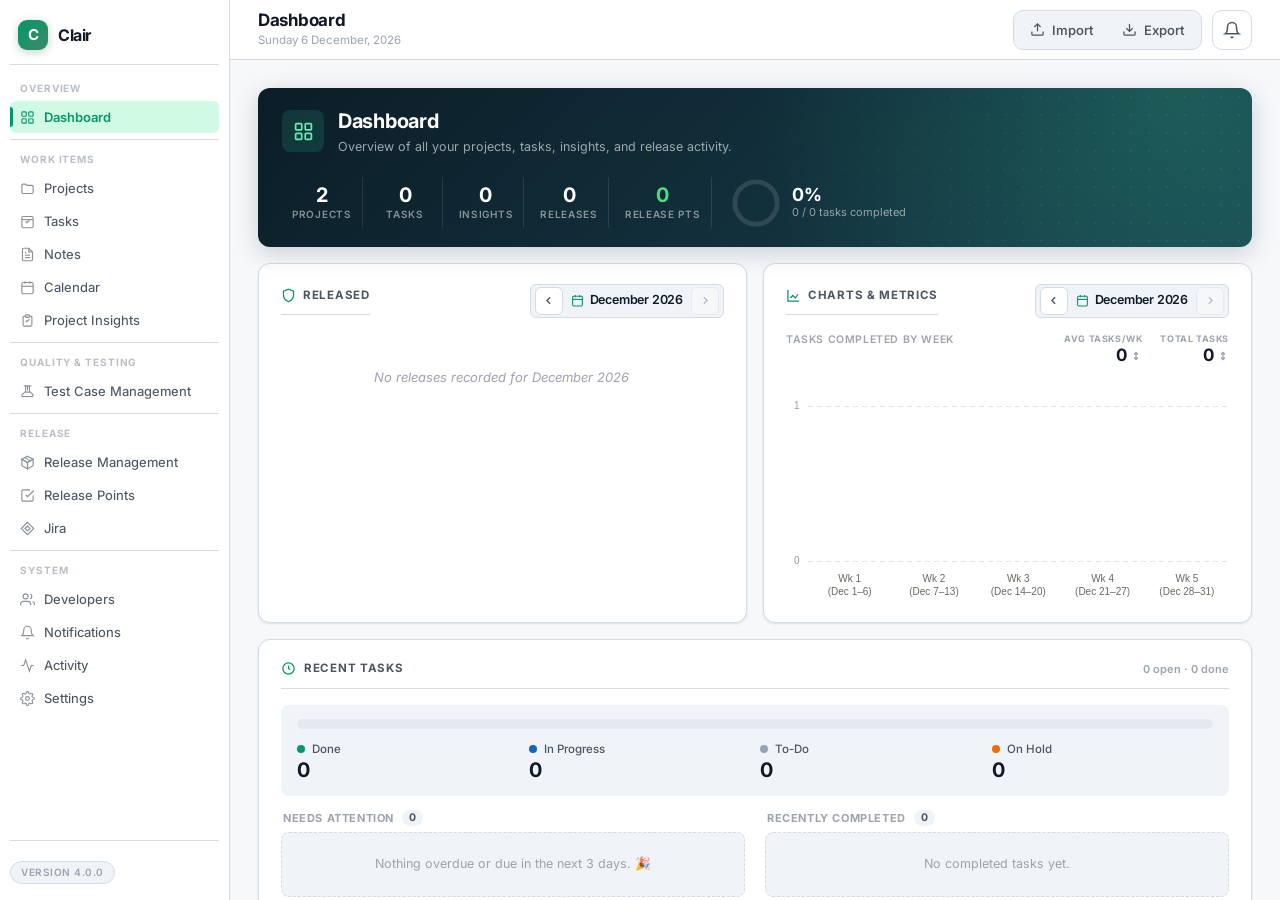
==== commit e92858af: "feat: add Jira notifications and redesign dashboard UI - Add real-time Jira notifications with 30-se" ====
--- a/index.html
+++ b/index.html
@@ -138,6 +138,14 @@
             </svg>
             <span>Developers</span>
           </button>
+          <button class="nav-item" data-view="notifications">
+            <svg viewBox="0 0 24 24" fill="none" stroke="currentColor" stroke-width="1.8">
+              <path d="M18 8A6 6 0 006 8c0 7-3 9-3 9h18s-3-2-3-9" />
+              <path d="M13.73 21a2 2 0 01-3.46 0" />
+            </svg>
+            <span>Notifications</span>
+            <span class="nav-badge" data-notify-badge hidden>0</span>
+          </button>
           <button class="nav-item" data-view="activity">
             <svg viewBox="0 0 24 24" fill="none" stroke="currentColor" stroke-width="1.8">
               <polyline points="22 12 18 12 15 21 9 3 6 12 2 12" />
@@ -166,71 +174,42 @@
       <!-- Header -->
       <header class="topbar">
         <div class="topbar-left">
-          <button class="menu-btn" id="menuBtn">
+          <button class="menu-btn" id="menuBtn" aria-label="Open menu">
             <svg viewBox="0 0 24 24" fill="none" stroke="currentColor" stroke-width="2">
               <path d="M3 12h18M3 6h18M3 18h18" />
             </svg>
           </button>
-          <h1 class="page-title" id="pageTitle">Dashboard</h1>
+          <div class="topbar-titles">
+            <h1 class="page-title" id="pageTitle">Dashboard</h1>
+            <span class="topbar-date" id="topbarDate"></span>
+          </div>
         </div>
         <div class="topbar-right">
           <input type="file" id="importInput" style="display: none;" accept=".json" />
-          <button class="btn-ghost" id="importBtn" title="Import Data">
+          <div class="topbar-group" role="group" aria-label="Data">
+            <button class="topbar-btn" id="importBtn" title="Import data from a JSON backup">
+              <svg viewBox="0 0 24 24" fill="none" stroke="currentColor" stroke-width="2">
+                <path d="M21 15v4a2 2 0 01-2 2H5a2 2 0 01-2-2v-4" />
+                <polyline points="17 8 12 3 7 8" />
+                <line x1="12" y1="3" x2="12" y2="15" />
+              </svg>
+              <span>Import</span>
+            </button>
+            <button class="topbar-btn" id="exportBtn" title="Export all data as a JSON backup">
+              <svg viewBox="0 0 24 24" fill="none" stroke="currentColor" stroke-width="2">
+                <path d="M21 15v4a2 2 0 01-2 2H5a2 2 0 01-2-2v-4" />
+                <polyline points="7 10 12 15 17 10" />
+                <line x1="12" y1="15" x2="12" y2="3" />
+              </svg>
+              <span>Export</span>
+            </button>
+          </div>
+          <button class="topbar-btn topbar-icon topbar-bell" id="notifBellBtn" title="Notifications" aria-label="Notifications">
             <svg viewBox="0 0 24 24" fill="none" stroke="currentColor" stroke-width="2">
-              <path d="M21 15v4a2 2 0 01-2 2H5a2 2 0 01-2-2v-4" />
-              <polyline points="17 8 12 3 7 8" />
-              <line x1="12" y1="3" x2="12" y2="15" />
-            </svg>
-            <span>Import</span>
-          </button>
-          <button class="btn-ghost" id="exportBtn" title="Export Data">
-            <svg viewBox="0 0 24 24" fill="none" stroke="currentColor" stroke-width="2">
-              <path d="M21 15v4a2 2 0 01-2 2H5a2 2 0 01-2-2v-4" />
-              <polyline points="7 10 12 15 17 10" />
-              <line x1="12" y1="15" x2="12" y2="3" />
-            </svg>
-            <span>Export</span>
-          </button>
-          <button class="btn-ghost" id="addTestBtn">
-            <svg viewBox="0 0 24 24" fill="none" stroke="currentColor" stroke-width="2">
-              <path d="M9 5H7a2 2 0 00-2 2v12a2 2 0 002 2h10a2 2 0 002-2V7a2 2 0 00-2-2h-2" />
-              <rect x="9" y="3" width="6" height="4" rx="1" />
-              <path d="M12 12v4M10 14h4" />
-            </svg>
-            <span>Add Insight</span>
-          </button>
-          <button class="btn-ghost" id="addTestCaseBtn">
-            <svg viewBox="0 0 24 24" fill="none" stroke="currentColor" stroke-width="2">
-              <rect x="3" y="4" width="18" height="16" rx="2" />
-              <path d="M9 10h6M9 14h6" />
-              <path d="M6 10v.01M6 14v.01" />
-            </svg>
-            <span>Add Test Case</span>
-          </button>
-          <button class="btn-ghost" id="addTaskBtn">
-            <svg viewBox="0 0 24 24" fill="none" stroke="currentColor" stroke-width="2">
-              <path d="M12 5v14M5 12h14" />
-            </svg>
-            <span>Add Task</span>
-          </button>
-          <button class="btn-primary" id="addProjectBtn">
-            <svg viewBox="0 0 24 24" fill="none" stroke="currentColor" stroke-width="2">
-              <path d="M12 5v14M5 12h14" />
-            </svg>
-            <span>Add Project</span>
-          </button>
-          <button class="btn-accent" id="addReleasePtBtn">
-            <svg viewBox="0 0 24 24" fill="none" stroke="currentColor" stroke-width="2">
-              <path d="M9 11l3 3L22 4" />
-              <path d="M21 12v7a2 2 0 01-2 2H5a2 2 0 01-2-2V5a2 2 0 012-2h11" />
-            </svg>
-            <span>Add Release Point</span>
-          </button>
-          <button class="btn-primary" id="addReleaseBtn" style="display:none;">
-            <svg viewBox="0 0 24 24" fill="none" stroke="currentColor" stroke-width="2">
-              <path d="M12 5v14M5 12h14" />
-            </svg>
-            <span>Add Release</span>
+              <path d="M18 8A6 6 0 006 8c0 7-3 9-3 9h18s-3-2-3-9" />
+              <path d="M13.73 21a2 2 0 01-3.46 0" />
+            </svg>
+            <span class="nav-badge" data-notify-badge hidden>0</span>
           </button>
         </div>
       </header>
--- a/style.css
+++ b/style.css
@@ -10977,3 +10977,113 @@
   .form-row { grid-template-columns: minmax(0, 1fr); }
 }
 
+
+/* ─── Notifications ─── */
+.nav-badge { margin-left: auto; min-width: 18px; height: 18px; padding: 0 5px; border-radius: var(--radius-pill); background: var(--danger); color: #fff; font-size: 10.5px; font-weight: 700; line-height: 18px; text-align: center; font-variant-numeric: tabular-nums; }
+.nav-badge[hidden] { display: none; }
+.topbar-bell { position: relative; padding: 7px 9px; }
+.topbar-bell svg { width: 17px; height: 17px; }
+.topbar-bell .nav-badge { position: absolute; top: -6px; right: -6px; margin: 0; border: 2px solid var(--surface); line-height: 14px; height: 18px; }
+.nt-notice { margin-bottom: 14px; }
+.nt-item { --c: var(--info); position: relative; display: flex; align-items: flex-start; gap: 12px; padding: 12px 16px; cursor: pointer; transition: background var(--transition); }
+.nt-item + .nt-item { border-top: 1px solid var(--border); }
+.nt-item:hover { background: var(--surface-2); }
+.nt-item:focus-visible { outline: 2px solid var(--accent); outline-offset: -2px; }
+.nt-item.unread { background: color-mix(in srgb, var(--accent) 5%, var(--surface)); }
+.nt-item.unread::before { content: ''; position: absolute; left: 0; top: 10px; bottom: 10px; width: 3px; border-radius: 0 3px 3px 0; background: var(--accent); }
+.nt-icon { margin-top: 1px; }
+.nt-main { flex: 1; min-width: 0; display: flex; flex-direction: column; gap: 3px; }
+.nt-title { font-size: 13.5px; color: var(--text); font-weight: 500; }
+.nt-item.unread .nt-title { font-weight: 650; }
+.nt-body { font-size: 12.5px; color: var(--text-secondary); line-height: 1.45; overflow-wrap: anywhere; }
+.nt-meta { font-size: 11.5px; color: var(--text-muted); }
+.nt-item .act-time { margin-top: 2px; }
+.nt-read { flex-shrink: 0; width: 28px; height: 28px; opacity: 0.55; }
+.nt-item:hover .nt-read, .nt-read:focus-visible { opacity: 1; }
+.nt-read svg { width: 13px; height: 13px; }
+
+/* ─── Top bar (title + date, data actions, notifications) ─── */
+.topbar { padding: 0 28px; gap: 16px; background: color-mix(in srgb, var(--surface) 92%, transparent); backdrop-filter: saturate(1.4) blur(8px); }
+.topbar-left { display: flex; align-items: center; gap: 12px; min-width: 0; }
+.topbar-titles { display: flex; flex-direction: column; gap: 1px; min-width: 0; }
+.topbar .page-title { font-size: 17px; font-weight: 700; letter-spacing: -0.3px; line-height: 1.2; white-space: nowrap; overflow: hidden; text-overflow: ellipsis; }
+.topbar-date { font-size: 11.5px; color: var(--text-muted); white-space: nowrap; }
+.topbar-right { gap: 10px; overflow: visible; flex-wrap: nowrap; }
+.topbar-group { display: inline-flex; padding: 3px; border: 1px solid var(--border); border-radius: 10px; background: var(--surface-2); gap: 2px; }
+.topbar-btn { position: relative; display: inline-flex; align-items: center; gap: 7px; height: 32px; padding: 0 12px; border: 1px solid transparent; border-radius: 8px; background: transparent; color: var(--text-secondary); font-family: var(--font); font-size: 13px; font-weight: 550; cursor: pointer; transition: background var(--transition), color var(--transition), border-color var(--transition); }
+.topbar-btn svg { width: 15px; height: 15px; flex-shrink: 0; }
+.topbar-btn:hover { background: var(--surface); color: var(--text); box-shadow: var(--shadow-sm); }
+.topbar-btn:focus-visible { outline: 2px solid var(--accent); outline-offset: 2px; }
+.topbar-icon { width: 40px; height: 40px; padding: 0; justify-content: center; border-color: var(--border); border-radius: 10px; background: var(--surface); }
+.topbar-icon svg { width: 18px; height: 18px; }
+.topbar-icon:hover { border-color: var(--border-hover); }
+.topbar-bell .nav-badge { top: -5px; right: -5px; }
+/* Page "New …" buttons sit at the right end of each toolbar. */
+.tb-new { margin-left: auto; white-space: nowrap; }
+.tk-showing + .tb-new, .project-view-toggle + .tb-new { margin-left: 0; }
+.tb-new svg { width: 14px; height: 14px; }
+@media (max-width: 640px) {
+  .topbar { padding: 0 14px; }
+  .topbar-date { display: none; }
+  .topbar-btn span { display: none; }
+  .topbar-group .topbar-btn { padding: 0 9px; }
+}
+/* Toolbars: let fields shrink so the page's "New …" button stays on the same row. */
+.filters-bar.tk-toolbar { flex-wrap: wrap; }
+.filters-bar.tk-toolbar .page-search-wrap { flex: 1 1 170px; min-width: 150px; }
+.filters-bar.tk-toolbar select.filter-select { flex: 0 1 190px; min-width: 120px; width: auto; }
+.filters-bar.tk-toolbar .date-range-wrap { flex: 0 1 auto; min-width: 0; }
+.filters-bar.tk-toolbar .date-range-wrap input { width: 132px; }
+.filters-bar.tk-toolbar .page-search-input { width: 100%; }
+.filters-bar.tk-toolbar select.filter-select { flex-basis: 165px; }
+.filters-bar.tk-toolbar .date-range-wrap input { width: 126px; }
+
+/* ─── Projects Kanban (matches the Tasks board) ─── */
+.projects-kanban-board { gap: 14px; height: calc(100vh - var(--topbar-h) - 260px); min-height: 500px; }
+.projects-kanban-column { --col: var(--status-planned); flex: 1 1 0; min-width: 260px; max-width: none; border-radius: var(--radius-lg); border-top: 3px solid var(--col); }
+.projects-kanban-column[data-status="ON_GOING"] { --col: var(--info); }
+.projects-kanban-column[data-status="COMPLETED"] { --col: var(--accent); }
+.projects-kanban-column[data-status="MONITORING"] { --col: var(--violet); }
+.projects-kanban-column[data-status="ON_HOLD"] { --col: var(--danger); }
+.projects-kanban-column-header { padding: 12px 14px; background: var(--surface); border-bottom: 1px solid var(--border); }
+.projects-kanban-cards { gap: 10px; padding: 12px; scrollbar-width: thin; scrollbar-color: var(--border-hover) transparent; }
+.projects-kanban-empty { padding: 22px 8px; border: 1px dashed var(--border); border-radius: var(--radius); text-align: center; font-size: 12.5px; color: var(--text-muted); }
+.pk-card { display: flex; flex-direction: column; gap: 10px; padding: 14px; border: 1px solid var(--border); border-radius: 12px; background: var(--surface); box-shadow: var(--shadow-sm); cursor: grab; transition: box-shadow var(--transition), border-color var(--transition), transform var(--transition); }
+.pk-card:hover { border-color: var(--border-hover); box-shadow: var(--shadow); }
+.pk-card:active { cursor: grabbing; }
+.pk-top { display: flex; align-items: flex-start; justify-content: space-between; gap: 8px; }
+.pk-titles { display: flex; flex-direction: column; gap: 2px; min-width: 0; }
+.pk-card .kanban-card-title { margin: 0; font-size: 14px; font-weight: 650; line-height: 1.3; color: var(--text); }
+.pk-sub { font-size: 11.5px; color: var(--text-muted); overflow: hidden; text-overflow: ellipsis; white-space: nowrap; }
+.pk-type { flex-shrink: 0; padding: 2px 7px; border-radius: 6px; font-size: 10px; font-weight: 700; letter-spacing: 0.4px; text-transform: uppercase; }
+.pk-type.web { background: var(--info-light); color: var(--info); }
+.pk-type.app { background: var(--violet-light); color: var(--violet); }
+.pk-desc { margin: 0; font-size: 12.5px; line-height: 1.45; color: var(--text-secondary); display: -webkit-box; -webkit-line-clamp: 2; -webkit-box-orient: vertical; overflow: hidden; }
+.pk-statuses { display: flex; flex-wrap: wrap; gap: 4px; }
+.pk-statuses .status-pill { font-size: 10.5px; padding: 2px 8px; }
+.pk-more { padding: 2px 6px; font-size: 10.5px; font-weight: 600; color: var(--text-muted); }
+.pk-progress { display: flex; flex-direction: column; gap: 5px; }
+.pk-progress-head { display: flex; justify-content: space-between; font-size: 11px; color: var(--text-muted); }
+.pk-progress-head strong { color: var(--text); font-variant-numeric: tabular-nums; }
+.pk-bar { height: 5px; border-radius: var(--radius-pill); background: var(--surface-2); overflow: hidden; }
+.pk-bar span { display: block; height: 100%; border-radius: inherit; background: var(--accent); }
+.pk-foot { display: flex; align-items: center; justify-content: space-between; gap: 8px; }
+.pk-devs { display: flex; min-width: 0; }
+.pk-avatar { display: inline-flex; align-items: center; justify-content: center; width: 24px; height: 24px; margin-left: -6px; border: 2px solid var(--surface); border-radius: 50%; color: #fff; font-size: 9.5px; font-weight: 700; }
+.pk-avatar:first-child { margin-left: 0; }
+.pk-avatar.more { background: var(--surface-2); color: var(--text-muted); }
+.pk-none { font-size: 11px; color: var(--text-muted); }
+.pk-chips { display: flex; align-items: center; gap: 5px; flex-shrink: 0; }
+.pk-due { display: inline-flex; align-items: center; gap: 4px; padding: 2px 7px; border-radius: 6px; background: var(--surface-2); color: var(--text-secondary); font-size: 11px; font-weight: 600; }
+.pk-due svg { width: 11px; height: 11px; }
+.pk-due.overdue { background: var(--danger-light); color: var(--danger); }
+.pk-prio { padding: 2px 7px; border-radius: 6px; font-size: 10.5px; font-weight: 700; text-transform: uppercase; letter-spacing: 0.3px; background: var(--surface-2); color: var(--text-muted); }
+.pk-prio.high, .pk-prio.urgent, .pk-prio.critical { background: var(--danger-light); color: var(--danger); }
+.pk-prio.medium { background: var(--warning-light); color: var(--warning); }
+.pk-actions { display: flex; align-items: center; justify-content: space-between; gap: 6px; padding-top: 10px; border-top: 1px solid var(--border); }
+.pk-actions-right { display: inline-flex; gap: 2px; }
+.pk-actions .icon-btn { width: 28px; height: 28px; padding: 5px; }
+.pk-actions .icon-btn svg { width: 14px; height: 14px; }
+@media (max-width: 640px) { .projects-kanban-board { height: auto; min-height: 0; } .projects-kanban-column { min-width: 85vw; max-height: 75vh; } }
+.projects-kanban-column { min-width: 220px; }
+.projects-kanban-board { scrollbar-width: thin; scrollbar-color: var(--border-hover) transparent; }
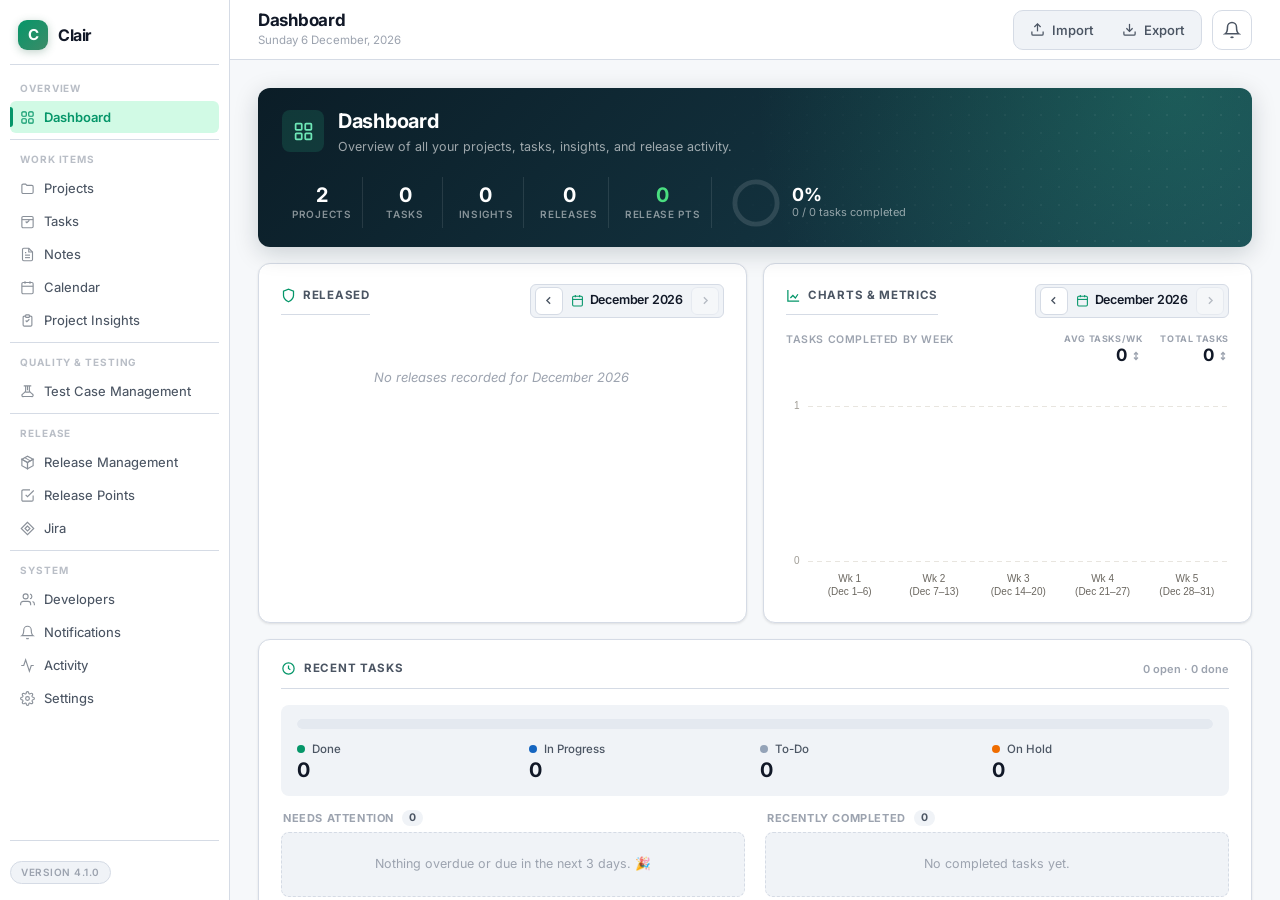
==== commit a07738b6: "chore: release 4.1.0 — update version and README - Version 4.1.0 (manifest, sidebar label, README ba" ====
--- a/index.html
+++ b/index.html
@@ -165,7 +165,7 @@
       </nav>
 
       <div class="sidebar-footer">
-        <div class="app-version-tag" id="appVersion">Version 4.0.0</div>
+        <div class="app-version-tag" id="appVersion">Version 4.1.0</div>
       </div>
     </aside>
 
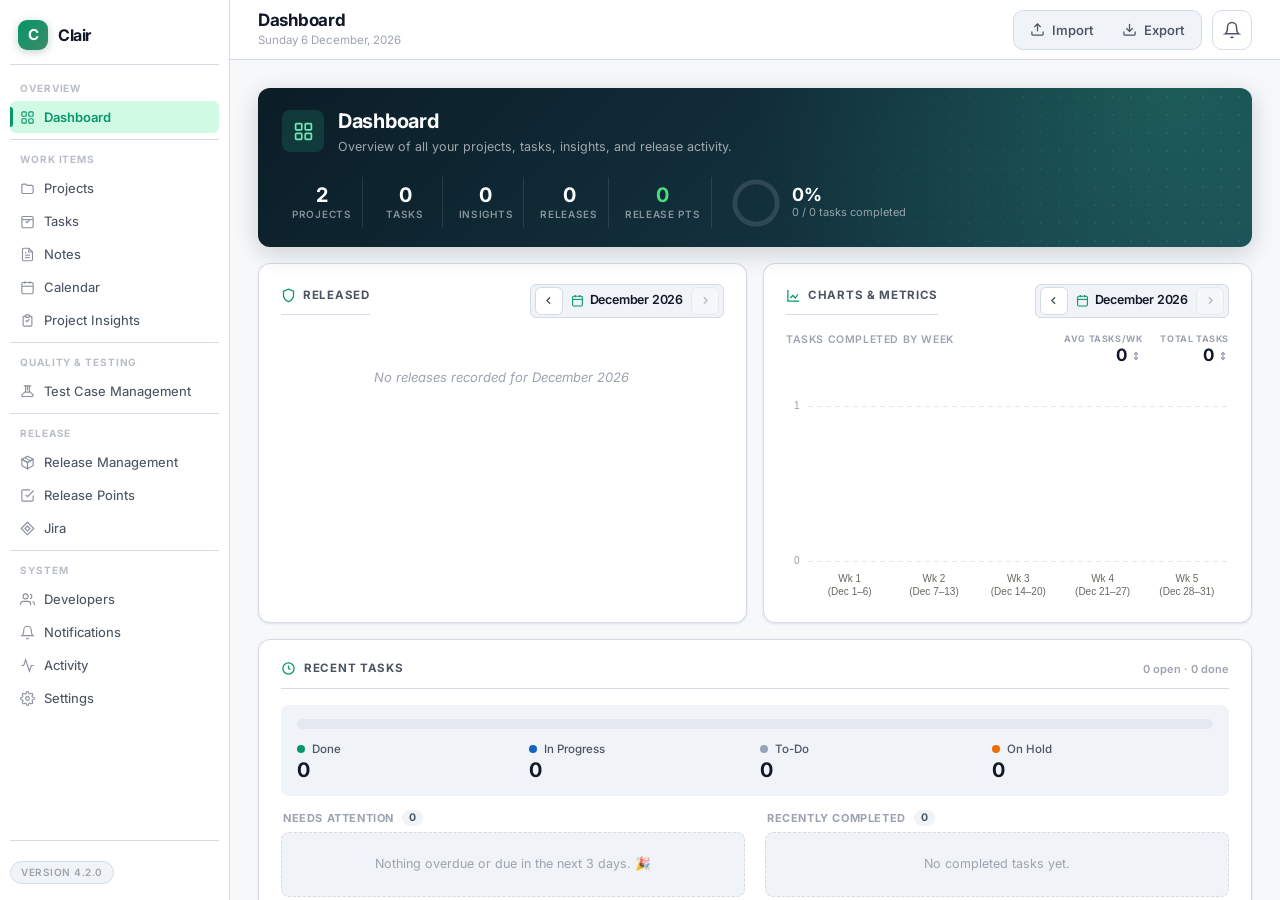
==== commit c784d9de: "feat: project environments, 5-ticket QA tasks, assignee routing, Jira comment formatting, release 4." ====
--- a/index.html
+++ b/index.html
@@ -165,7 +165,7 @@
       </nav>
 
       <div class="sidebar-footer">
-        <div class="app-version-tag" id="appVersion">Version 4.1.0</div>
+        <div class="app-version-tag" id="appVersion">Version 4.2.0</div>
       </div>
     </aside>
 
@@ -368,6 +368,48 @@
           <!-- Rendered by JS -->
         </div>
         <div class="selected-statuses" id="selectedStatuses"></div>
+      </div>
+      <div class="form-section-title">Environments &amp; access</div>
+      <p class="env-note">Optional. Saved in Clair's local database and included in JSON backups — not encrypted.</p>
+      <div class="env-block">
+        <div class="env-block-title">QA</div>
+        <div class="form-group">
+          <label for="projectQaUrl">QA URL</label>
+          <input type="text" id="projectQaUrl" placeholder="https://qa.example.com" autocomplete="off" spellcheck="false" />
+        </div>
+        <div class="form-row">
+          <div class="form-group">
+            <label for="projectQaUser">Username / email / emp code</label>
+            <input type="text" id="projectQaUser" autocomplete="off" spellcheck="false" />
+          </div>
+          <div class="form-group">
+            <label for="projectQaPassword">Password</label>
+            <div class="pw-field">
+              <input type="password" id="projectQaPassword" autocomplete="new-password" spellcheck="false" />
+              <button type="button" class="pw-toggle" data-pw-toggle="projectQaPassword" aria-label="Show password" title="Show password"><svg viewBox="0 0 24 24" fill="none" stroke="currentColor" stroke-width="2"><path d="M1 12s4-8 11-8 11 8 11 8-4 8-11 8-11-8-11-8z"/><circle cx="12" cy="12" r="3"/></svg></button>
+            </div>
+          </div>
+        </div>
+      </div>
+      <div class="env-block">
+        <div class="env-block-title">Production</div>
+        <div class="form-group">
+          <label for="projectProdUrl">Production URL</label>
+          <input type="text" id="projectProdUrl" placeholder="https://app.example.com" autocomplete="off" spellcheck="false" />
+        </div>
+        <div class="form-row">
+          <div class="form-group">
+            <label for="projectProdUser">Username / email / emp code</label>
+            <input type="text" id="projectProdUser" autocomplete="off" spellcheck="false" />
+          </div>
+          <div class="form-group">
+            <label for="projectProdPassword">Password</label>
+            <div class="pw-field">
+              <input type="password" id="projectProdPassword" autocomplete="new-password" spellcheck="false" />
+              <button type="button" class="pw-toggle" data-pw-toggle="projectProdPassword" aria-label="Show password" title="Show password"><svg viewBox="0 0 24 24" fill="none" stroke="currentColor" stroke-width="2"><path d="M1 12s4-8 11-8 11 8 11 8-4 8-11 8-11-8-11-8z"/><circle cx="12" cy="12" r="3"/></svg></button>
+            </div>
+          </div>
+        </div>
       </div>
     </div>
     <div class="modal-footer">
--- a/style.css
+++ b/style.css
@@ -11087,3 +11087,39 @@
 @media (max-width: 640px) { .projects-kanban-board { height: auto; min-height: 0; } .projects-kanban-column { min-width: 85vw; max-height: 75vh; } }
 .projects-kanban-column { min-width: 220px; }
 .projects-kanban-board { scrollbar-width: thin; scrollbar-color: var(--border-hover) transparent; }
+
+/* ─── Project environments (form + card + Project Details) ─── */
+.env-note { margin: -6px 0 0; font-size: 11.5px; color: var(--text-muted); }
+.env-block { display: flex; flex-direction: column; gap: 12px; padding: 14px; border: 1px solid var(--border); border-radius: 12px; background: var(--surface-2); }
+.env-block-title { font-size: 12px; font-weight: 700; color: var(--text); }
+.pw-field { position: relative; }
+.pw-field input { width: 100%; padding-right: 40px !important; box-sizing: border-box; }
+.pw-toggle { position: absolute; top: 50%; right: 6px; transform: translateY(-50%); display: inline-flex; align-items: center; justify-content: center; width: 30px; height: 30px; border: none; border-radius: 8px; background: transparent; color: var(--text-muted); cursor: pointer; }
+.pw-toggle svg { width: 16px; height: 16px; }
+.pw-toggle:hover, .pw-toggle.on { color: var(--accent); background: var(--accent-subtle); }
+.po-card-link { border: none; background: none; color: var(--accent); font-weight: 600; cursor: pointer; }
+.po-card-link:hover { text-decoration: underline; }
+
+/* Environment cards (project card + Project Details) */
+.pc-version:has(.env-list) { flex-direction: column; align-items: stretch; justify-content: center; gap: 10px; }
+.env-list { display: grid; grid-template-columns: repeat(auto-fit, minmax(min(100%, 230px), 1fr)); gap: 8px; }
+.env-card { --c: var(--warning); display: flex; flex-direction: column; gap: 2px; min-width: 0; padding: 8px 10px 6px; border: 1px solid var(--border); border-top: 2px solid var(--c); border-radius: 10px; background: var(--surface); }
+.env-card.prod { --c: var(--accent); }
+.env-list.page .env-card { padding: 10px 12px 8px; }
+.env-card-head { display: flex; align-items: center; gap: 8px; min-width: 0; margin-bottom: 2px; }
+.env-tag { flex-shrink: 0; padding: 1px 6px; border-radius: 5px; background: color-mix(in srgb, var(--c) 14%, transparent); color: color-mix(in srgb, var(--c) 80%, var(--text)); font-size: 9.5px; font-weight: 800; letter-spacing: 0.5px; text-transform: uppercase; }
+.env-url { display: inline-flex; align-items: center; gap: 4px; min-width: 0; color: var(--accent); font-size: 12.5px; font-weight: 600; text-decoration: none; }
+.env-url span { overflow: hidden; text-overflow: ellipsis; white-space: nowrap; }
+.env-url svg { flex-shrink: 0; width: 11px; height: 11px; }
+.env-url:hover span { text-decoration: underline; }
+.env-muted { font-size: 12px; color: var(--text-muted); font-style: italic; }
+.env-line { display: grid; grid-template-columns: 62px minmax(0, 1fr) auto; align-items: center; gap: 6px; min-height: 24px; }
+.env-line + .env-line { border-top: 1px dashed var(--border); }
+.env-label { font-size: 10px; font-weight: 700; letter-spacing: 0.4px; text-transform: uppercase; color: var(--text-muted); }
+.env-val { overflow: hidden; text-overflow: ellipsis; white-space: nowrap; color: var(--text); font-family: var(--font-mono); font-size: 11.5px; }
+.env-val.masked { letter-spacing: 2px; color: var(--text-secondary); }
+.env-acts { display: inline-flex; gap: 1px; }
+.env-btn { display: inline-flex; align-items: center; justify-content: center; width: 24px; height: 24px; padding: 0; border: none; border-radius: 6px; background: transparent; color: var(--text-muted); cursor: pointer; }
+.env-btn svg { width: 13px; height: 13px; }
+.env-btn:hover { background: var(--surface-2); color: var(--accent); }
+.env-btn:focus-visible { outline: 2px solid var(--accent); outline-offset: 1px; }
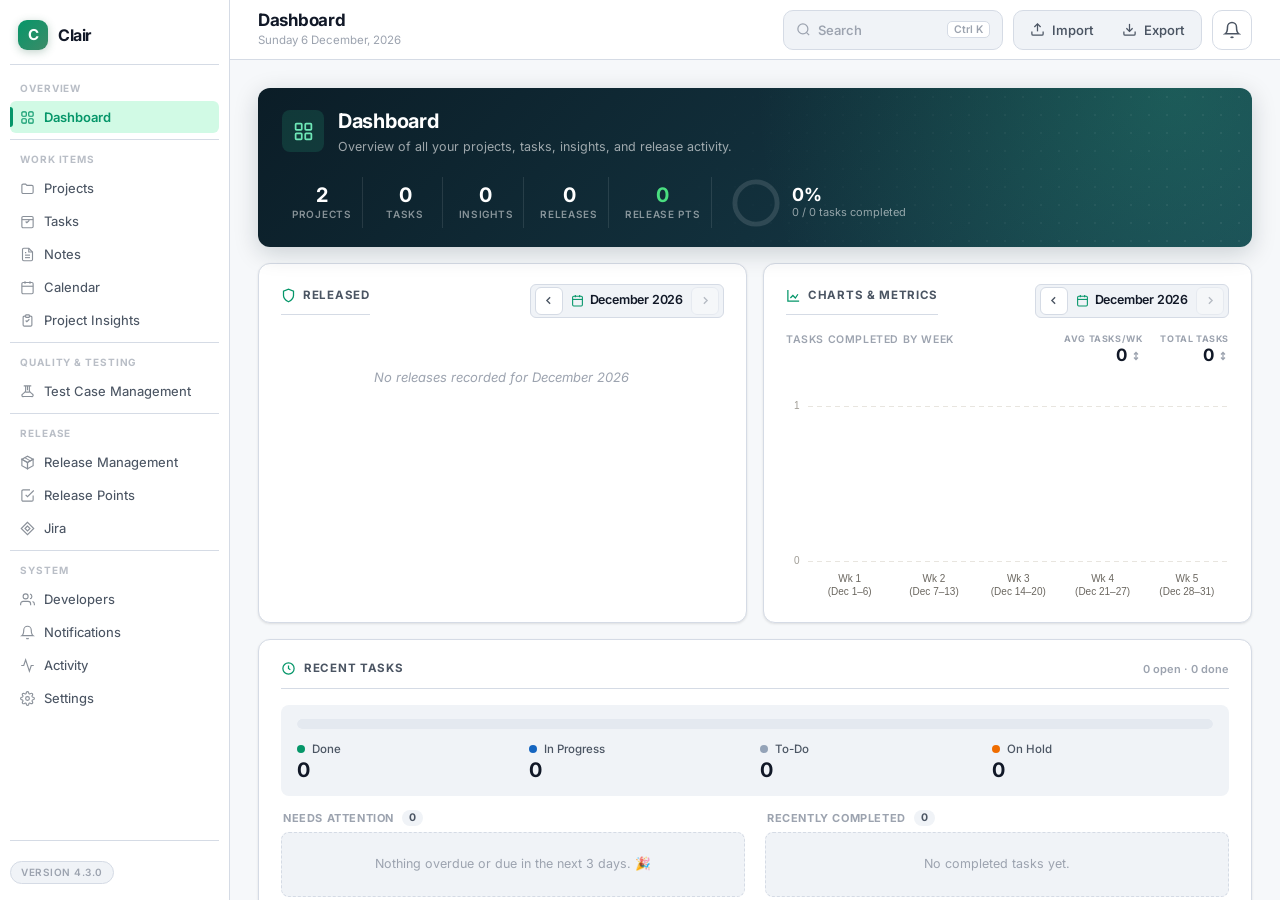
==== commit 6174ac3a: "feat: QA checklist with auto-complete, comment templates, weekly QA report, global search; split app" ====
--- a/index.html
+++ b/index.html
@@ -165,7 +165,7 @@
       </nav>
 
       <div class="sidebar-footer">
-        <div class="app-version-tag" id="appVersion">Version 4.2.0</div>
+        <div class="app-version-tag" id="appVersion">Version 4.3.0</div>
       </div>
     </aside>
 
@@ -186,6 +186,10 @@
         </div>
         <div class="topbar-right">
           <input type="file" id="importInput" style="display: none;" accept=".json" />
+          <button class="topbar-btn topbar-search" id="paletteBtn" title="Search everything (Ctrl+K)">
+            <svg viewBox="0 0 24 24" fill="none" stroke="currentColor" stroke-width="2"><circle cx="11" cy="11" r="8" /><path d="M21 21l-4.35-4.35" /></svg>
+            <span>Search</span><kbd>Ctrl K</kbd>
+          </button>
           <div class="topbar-group" role="group" aria-label="Data">
             <button class="topbar-btn" id="importBtn" title="Import data from a JSON backup">
               <svg viewBox="0 0 24 24" fill="none" stroke="currentColor" stroke-width="2">
@@ -1519,7 +1523,28 @@
   <script src="backup.js"></script>
   <script src="jira.js"></script>
   <script src="jiracore.js"></script>
-  <script src="app.js?v=7"></script>
+  <!-- App code, in this order (classic scripts share one global scope) -->
+  <script src="js/core.js"></script>
+  <script src="js/excel-report.js"></script>
+  <script src="js/jira-page.js"></script>
+  <script src="js/notifications.js"></script>
+  <script src="js/qa.js"></script>
+  <script src="js/search.js"></script>
+  <script src="js/navigation.js"></script>
+  <script src="js/dashboard.js"></script>
+  <script src="js/projects.js"></script>
+  <script src="js/tasks.js"></script>
+  <script src="js/insights.js"></script>
+  <script src="js/dnd.js"></script>
+  <script src="js/activity.js"></script>
+  <script src="js/settings.js"></script>
+  <script src="js/events.js"></script>
+  <script src="js/modals.js"></script>
+  <script src="js/releases.js"></script>
+  <script src="js/release-points.js"></script>
+  <script src="js/test-cases.js"></script>
+  <script src="js/notes.js"></script>
+  <script src="js/boot.js"></script>
 </body>
 
 </html>
--- a/style.css
+++ b/style.css
@@ -11123,3 +11123,83 @@
 .env-btn svg { width: 13px; height: 13px; }
 .env-btn:hover { background: var(--surface-2); color: var(--accent); }
 .env-btn:focus-visible { outline: 2px solid var(--accent); outline-offset: 1px; }
+
+/* ─── QA checklist (Ticket closing tasks) ─── */
+.qa-checklist { display: flex; flex-direction: column; gap: 8px; }
+.qa-head { display: flex; align-items: center; gap: 10px; }
+.qa-count { font-size: 12px; font-weight: 700; color: var(--text); font-variant-numeric: tabular-nums; }
+.qa-refresh { margin-left: auto; font-size: 12px; }
+.qa-bar { height: 5px; border-radius: var(--radius-pill); background: var(--surface-2); overflow: hidden; }
+.qa-bar span { display: block; height: 100%; background: var(--accent); border-radius: inherit; transition: width 300ms ease; }
+.qa-item { --c: var(--warning); padding: 10px 12px; border: 1px solid var(--border); border-left: 3px solid var(--c); border-radius: 10px; background: var(--surface); }
+.qa-item.verified { --c: var(--accent); background: color-mix(in srgb, var(--accent) 5%, var(--surface)); }
+.qa-item.reopened { --c: var(--danger); background: color-mix(in srgb, var(--danger) 5%, var(--surface)); }
+.qa-item.open { box-shadow: var(--shadow-sm); }
+.qa-item-top { display: flex; align-items: flex-start; justify-content: space-between; gap: 10px; flex-wrap: wrap; }
+.qa-item-main { min-width: 0; flex: 1 1 260px; display: flex; flex-direction: column; gap: 3px; }
+.qa-item-title { display: flex; gap: 8px; align-items: baseline; min-width: 0; }
+.qa-key { flex-shrink: 0; font-family: var(--font-mono); font-size: 12px; font-weight: 700; color: var(--accent); text-decoration: none; }
+a.qa-key:hover { text-decoration: underline; }
+.qa-sum { font-size: 13px; color: var(--text); overflow: hidden; text-overflow: ellipsis; white-space: nowrap; }
+.qa-item-meta { font-size: 11.5px; color: var(--text-muted); }
+.qa-item-meta strong { color: var(--text-secondary); font-weight: 600; }
+.qa-actions { display: flex; gap: 6px; flex-shrink: 0; }
+.qa-reopen { color: var(--danger); border-color: color-mix(in srgb, var(--danger) 35%, var(--border)); }
+.qa-reopen:hover { background: var(--danger-light); }
+.qa-badge { display: inline-flex; flex-direction: column; align-items: flex-end; gap: 1px; padding: 4px 10px; border-radius: 8px; font-size: 12px; font-weight: 700; }
+.qa-badge em { font-style: normal; font-size: 10.5px; font-weight: 500; opacity: 0.8; }
+.qa-badge.verified { background: var(--accent-subtle); color: var(--accent); }
+.qa-badge.reopened { background: var(--danger-light); color: var(--danger); }
+.qa-composer { display: flex; flex-direction: column; gap: 8px; margin-top: 10px; padding-top: 10px; border-top: 1px dashed var(--border); }
+.qa-composer-head { display: flex; align-items: center; justify-content: space-between; gap: 10px; flex-wrap: wrap; font-size: 13px; color: var(--text); }
+.qa-composer-head select { max-width: 240px; }
+.qa-text { min-height: 120px; }
+.qa-composer-foot { display: flex; align-items: center; justify-content: space-between; gap: 10px; flex-wrap: wrap; }
+.qa-composer-btns { display: inline-flex; gap: 6px; }
+.qa-btn-reopen { background: var(--danger); border-color: var(--danger); }
+.qa-complete { padding: 8px 12px; border-radius: 8px; background: var(--accent-subtle); color: var(--accent); font-size: 12.5px; font-weight: 600; }
+/* Settings → QA templates */
+.qa-tpl-list { display: flex; flex-direction: column; gap: 10px; }
+.qa-tpl { display: flex; flex-direction: column; gap: 8px; padding: 12px; border: 1px solid var(--border); border-radius: 10px; background: var(--surface-2); }
+.qa-tpl-head { display: flex; gap: 8px; align-items: center; }
+.qa-tpl-name { flex: 1; min-width: 0; }
+.qa-tpl-name, .qa-tpl-text { padding: 8px 10px; border: 1px solid var(--border); border-radius: 8px; background: var(--surface); color: var(--text); font-family: var(--font); font-size: 13px; }
+.qa-tpl-text { width: 100%; box-sizing: border-box; resize: vertical; line-height: 1.5; }
+.qa-tpl-name:focus, .qa-tpl-text:focus { outline: none; border-color: var(--accent); box-shadow: 0 0 0 3px var(--accent-light); }
+.qa-tpl-actions { display: flex; gap: 8px; flex-wrap: wrap; margin-top: 12px; }
+.modal.modal-qa { width: min(760px, calc(100vw - 32px)); }
+.jd-qa-btns { display: inline-flex; gap: 8px; flex-wrap: wrap; }
+/* Weekly QA report */
+.qr-week { display: flex; align-items: center; gap: 8px; }
+.qr-week strong { min-width: 190px; text-align: center; font-size: 14px; color: var(--text); }
+.qr-grid { display: grid; grid-template-columns: minmax(0, 1fr); gap: 14px; }
+.qr-projects { display: flex; flex-direction: column; gap: 12px; }
+.qr-proj { display: flex; flex-direction: column; gap: 6px; }
+.qr-proj-top { display: flex; justify-content: space-between; gap: 10px; flex-wrap: wrap; font-size: 13px; }
+.qr-proj-top strong { color: var(--text); }
+.qr-proj-top span { color: var(--text-muted); font-size: 12px; }
+.qr-table { min-width: 0; }
+
+/* ─── Global search (Ctrl+K) ─── */
+.topbar-search { min-width: 220px; justify-content: flex-start; border: 1px solid var(--border); border-radius: 10px; background: var(--surface-2); color: var(--text-muted); height: 40px; }
+.topbar-search span { flex: 1; text-align: left; }
+.topbar-search kbd, .pl-box kbd { padding: 1px 6px; border: 1px solid var(--border); border-radius: 5px; background: var(--surface); color: var(--text-muted); font-family: var(--font); font-size: 10.5px; font-weight: 600; }
+.pl-overlay { position: fixed; inset: 0; z-index: 400; display: none; align-items: flex-start; justify-content: center; padding: 12vh 16px 16px; background: rgba(15, 23, 42, 0.45); backdrop-filter: blur(3px); }
+.pl-overlay.show { display: flex; }
+.pl-box { width: min(640px, 100%); max-height: 70vh; display: flex; flex-direction: column; border: 1px solid var(--border); border-radius: 16px; background: var(--surface); box-shadow: var(--shadow-lg); overflow: hidden; }
+.pl-input-wrap { display: flex; align-items: center; gap: 10px; padding: 14px 16px; border-bottom: 1px solid var(--border); }
+.pl-input-wrap svg { width: 18px; height: 18px; color: var(--text-muted); flex-shrink: 0; }
+.pl-input-wrap input { flex: 1; min-width: 0; border: none; outline: none; background: transparent; color: var(--text); font-family: var(--font); font-size: 15px; }
+.pl-results { flex: 1; overflow-y: auto; padding: 6px; scrollbar-width: thin; }
+.pl-group { padding: 4px 0; }
+.pl-group-label { display: flex; justify-content: space-between; padding: 6px 10px 4px; font-size: 10.5px; font-weight: 700; letter-spacing: 0.5px; text-transform: uppercase; color: var(--text-muted); }
+.pl-group-label span { text-transform: none; letter-spacing: 0; font-weight: 500; }
+.pl-item { display: flex; flex-direction: column; gap: 2px; width: 100%; padding: 8px 10px; border: none; border-radius: 9px; background: transparent; text-align: left; font-family: var(--font); cursor: pointer; }
+.pl-item:hover, .pl-item.sel { background: var(--accent-subtle); }
+.pl-title { font-size: 13.5px; color: var(--text); overflow: hidden; text-overflow: ellipsis; white-space: nowrap; }
+.pl-item.sel .pl-title { color: var(--accent); font-weight: 600; }
+.pl-sub { font-size: 11.5px; color: var(--text-muted); overflow: hidden; text-overflow: ellipsis; white-space: nowrap; }
+.pl-empty { padding: 28px; text-align: center; color: var(--text-muted); font-size: 13px; }
+.pl-foot { display: flex; gap: 16px; padding: 8px 16px; border-top: 1px solid var(--border); background: var(--surface-2); font-size: 11.5px; color: var(--text-muted); }
+.pl-foot kbd { margin-right: 3px; }
+@media (max-width: 640px) { .topbar-search { min-width: 0; width: 40px; padding: 0; justify-content: center; } .topbar-search kbd { display: none; } .pl-foot { display: none; } }
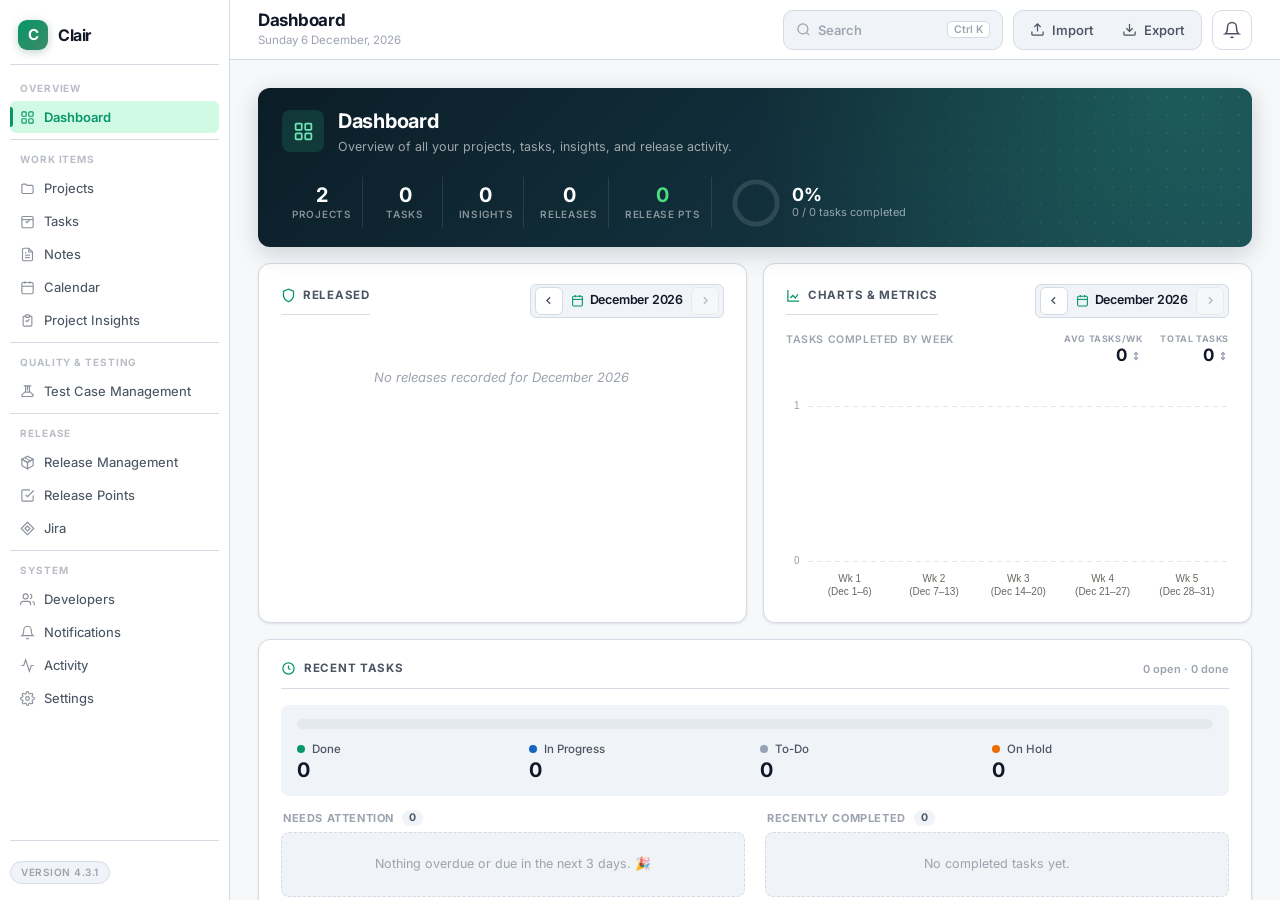
==== commit 5687ad72: "fix: release dialog asks for the next version, release 4.3.1 The project Release button asked for th" ====
--- a/index.html
+++ b/index.html
@@ -165,7 +165,7 @@
       </nav>
 
       <div class="sidebar-footer">
-        <div class="app-version-tag" id="appVersion">Version 4.3.0</div>
+        <div class="app-version-tag" id="appVersion">Version 4.3.1</div>
       </div>
     </aside>
 
@@ -553,6 +553,7 @@
     <div class="modal-body">
       <input type="hidden" id="releaseVersionProjectId" />
       <input type="hidden" id="releaseVersionPlatform" />
+      <input type="hidden" id="releaseVersionCurrent" />
 
       <!-- Current Release Information -->
       <div class="release-ver-info-box">
@@ -565,16 +566,20 @@
           <span class="release-ver-info-val" id="releaseVersionPlatformBadge">—</span>
         </div>
         <div class="release-ver-info-row">
-          <span class="release-ver-info-label">Previous Released Version</span>
-          <span class="release-ver-info-val highlight" id="releaseVersionPrevVal">—</span>
+          <span class="release-ver-info-label">Previous released version</span>
+          <span class="release-ver-info-val" id="releaseVersionPrevVal">—</span>
+        </div>
+        <div class="release-ver-info-row">
+          <span class="release-ver-info-label">Releasing now</span>
+          <span class="release-ver-info-val highlight" id="releaseVersionCurrentVal">—</span>
         </div>
       </div>
 
       <!-- Release Version Selection & Manual Input -->
       <div class="form-group" style="margin-top:16px;">
         <label for="nextReleaseVersionInput" style="font-weight:600;display:flex;align-items:center;justify-content:space-between;">
-          <span>Release Version to publish:</span>
-          <span style="font-size:11px;font-weight:normal;color:var(--text-muted);">Major, Minor, Patch, or Custom</span>
+          <span>Next version (after this release)</span>
+          <span style="font-size:11px;font-weight:normal;color:var(--text-muted);">Patch, Minor, Major or custom</span>
         </label>
 
         <!-- Quick Semver Buttons (Dynamically Populated) -->
@@ -595,7 +600,7 @@
 
         <input type="text" id="nextReleaseVersionInput" placeholder="Enter version (e.g. 1.1.0 or v2.0.0)..." style="margin-top:10px;font-size:13.5px;font-weight:600;padding:9px 12px;width:100%;box-sizing:border-box;" />
         <span style="font-size:11.5px;color:var(--text-muted);margin-top:6px;display:block;">
-          Pick a dynamic increment above or manually enter any custom version.
+          Worked out from the version being released. This becomes the project's new current version.
         </span>
       </div>
     </div>
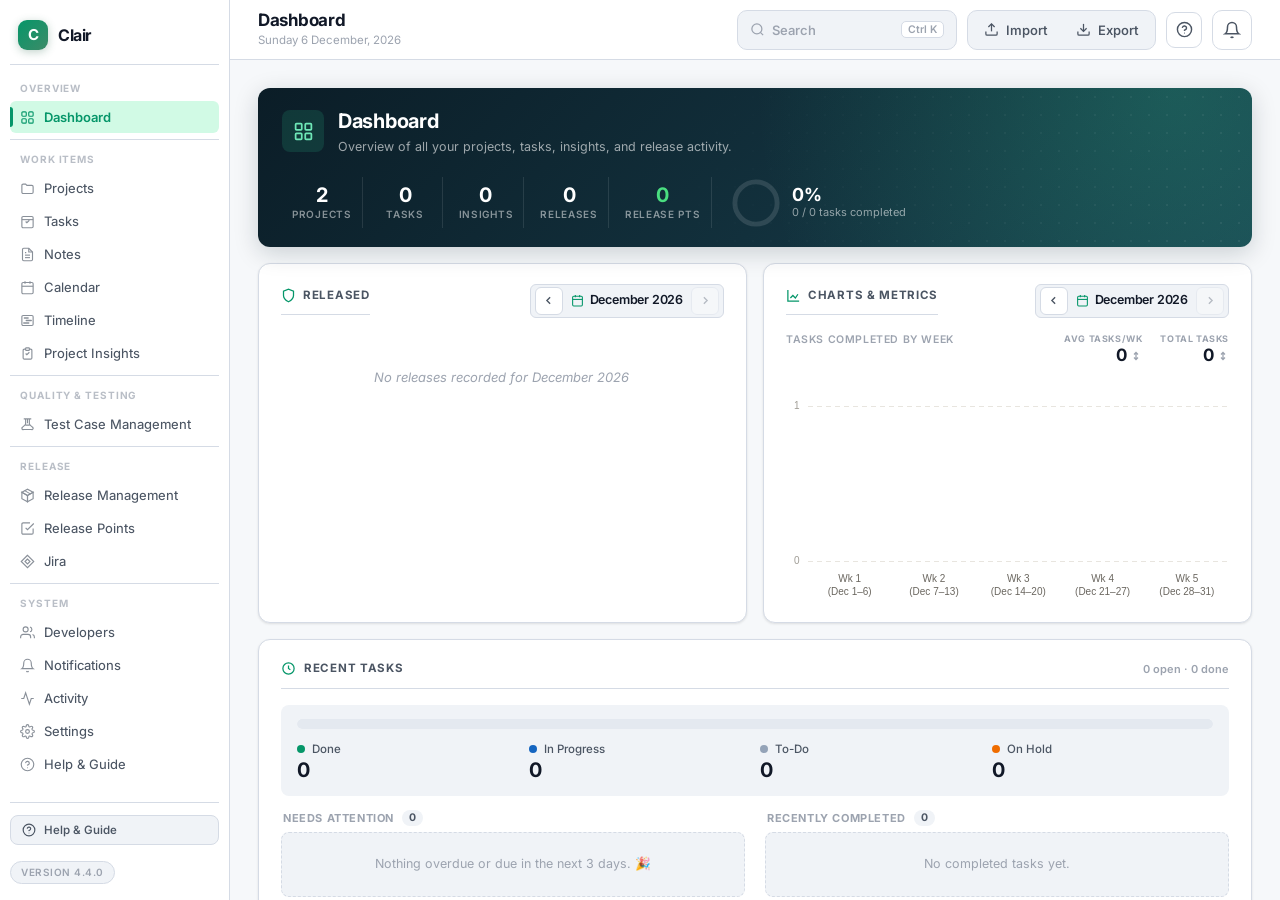
==== commit 505b569c: "feat: add core modular architecture and automated backup system" ====
--- a/index.html
+++ b/index.html
@@ -75,6 +75,15 @@
             </svg>
             <span>Calendar</span>
           </button>
+          <button class="nav-item" data-view="timeline">
+            <svg viewBox="0 0 24 24" fill="none" stroke="currentColor" stroke-width="1.8">
+              <rect x="3" y="4" width="18" height="16" rx="2" />
+              <line x1="7" y1="8" x2="13" y2="8" stroke-width="2.2" stroke-linecap="round" />
+              <line x1="10" y1="12" x2="18" y2="12" stroke-width="2.2" stroke-linecap="round" />
+              <line x1="6" y1="16" x2="14" y2="16" stroke-width="2.2" stroke-linecap="round" />
+            </svg>
+            <span>Timeline</span>
+          </button>
           <button class="nav-item" data-view="tests">
             <svg viewBox="0 0 24 24" fill="none" stroke="currentColor" stroke-width="1.8">
               <path d="M9 5H7a2 2 0 00-2 2v12a2 2 0 002 2h10a2 2 0 002-2V7a2 2 0 00-2-2h-2" />
@@ -160,12 +169,28 @@
             </svg>
             <span>Settings</span>
           </button>
+          <button class="nav-item" data-action="open-help" id="sidebarHelpNavBtn" title="Help & System Guide">
+            <svg viewBox="0 0 24 24" fill="none" stroke="currentColor" stroke-width="1.8" stroke-linecap="round" stroke-linejoin="round">
+              <circle cx="12" cy="12" r="10" />
+              <path d="M9.09 9a3 3 0 015.83 1c0 2-3 3-3 3" />
+              <circle cx="12" cy="17" r="0.8" fill="currentColor" stroke="none" />
+            </svg>
+            <span>Help &amp; Guide</span>
+          </button>
         </div>
 
       </nav>
 
       <div class="sidebar-footer">
-        <div class="app-version-tag" id="appVersion">Version 4.3.1</div>
+        <button type="button" class="sidebar-help-pill" data-action="open-help" id="sidebarHelpPill" title="Open User Guide & Architecture Reference">
+          <svg viewBox="0 0 24 24" fill="none" stroke="currentColor" stroke-width="2" stroke-linecap="round" stroke-linejoin="round">
+            <circle cx="12" cy="12" r="10" />
+            <path d="M9.09 9a3 3 0 015.83 1c0 2-3 3-3 3" />
+            <circle cx="12" cy="17" r="0.8" fill="currentColor" stroke="none" />
+          </svg>
+          <span>Help &amp; Guide</span>
+        </button>
+        <div class="app-version-tag" id="appVersion">Version 4.4.0</div>
       </div>
     </aside>
 
@@ -208,6 +233,13 @@
               <span>Export</span>
             </button>
           </div>
+          <button class="topbar-btn topbar-icon topbar-help-btn" id="topbarHelpBtn" data-action="open-help" title="Help &amp; System Guide" aria-label="Help & Guide">
+            <svg viewBox="0 0 24 24" fill="none" stroke="currentColor" stroke-width="2" stroke-linecap="round" stroke-linejoin="round">
+              <circle cx="12" cy="12" r="10" />
+              <path d="M9.09 9a3 3 0 015.83 1c0 2-3 3-3 3" />
+              <circle cx="12" cy="17" r="0.8" fill="currentColor" stroke="none" />
+            </svg>
+          </button>
           <button class="topbar-btn topbar-icon topbar-bell" id="notifBellBtn" title="Notifications" aria-label="Notifications">
             <svg viewBox="0 0 24 24" fill="none" stroke="currentColor" stroke-width="2">
               <path d="M18 8A6 6 0 006 8c0 7-3 9-3 9h18s-3-2-3-9" />
@@ -1539,6 +1571,7 @@
   <script src="js/dashboard.js"></script>
   <script src="js/projects.js"></script>
   <script src="js/tasks.js"></script>
+  <script src="js/timeline.js"></script>
   <script src="js/insights.js"></script>
   <script src="js/dnd.js"></script>
   <script src="js/activity.js"></script>
@@ -1549,6 +1582,7 @@
   <script src="js/release-points.js"></script>
   <script src="js/test-cases.js"></script>
   <script src="js/notes.js"></script>
+  <script src="js/help.js"></script>
   <script src="js/boot.js"></script>
 </body>
 
--- a/style.css
+++ b/style.css
@@ -11203,3 +11203,817 @@
 .pl-foot { display: flex; gap: 16px; padding: 8px 16px; border-top: 1px solid var(--border); background: var(--surface-2); font-size: 11.5px; color: var(--text-muted); }
 .pl-foot kbd { margin-right: 3px; }
 @media (max-width: 640px) { .topbar-search { min-width: 0; width: 40px; padding: 0; justify-content: center; } .topbar-search kbd { display: none; } .pl-foot { display: none; } }
+
+/* ─── Command Palette Quick Actions ───────────────────────── */
+.pl-item-head { display: flex; align-items: center; justify-content: space-between; gap: 8px; width: 100%; }
+.pl-cmd-badge { display: inline-flex; align-items: center; padding: 2px 7px; border-radius: 6px; font-size: 10px; font-weight: 700; text-transform: uppercase; letter-spacing: 0.5px; background: var(--accent-subtle); color: var(--accent); border: 1px solid var(--accent); }
+
+/* ─── Interactive Timeline / Gantt Chart ─────────────────── */
+.tl-page { display: flex; flex-direction: column; gap: 16px; height: 100%; }
+.tl-toolbar { display: flex; align-items: center; gap: 8px; flex-wrap: wrap; }
+.tl-segmented { display: inline-flex; align-items: center; background: var(--surface-2); border: 1px solid var(--border); border-radius: 8px; padding: 2px; }
+.tl-seg-btn { border: none; background: transparent; padding: 4px 10px; font-size: 11.5px; font-weight: 600; color: var(--text-muted); border-radius: 6px; cursor: pointer; transition: all 0.15s ease; font-family: var(--font); }
+.tl-seg-btn:hover { color: var(--text); }
+.tl-seg-btn.active { background: var(--surface); color: var(--accent); box-shadow: var(--shadow-sm); }
+.tl-nav-group { display: inline-flex; align-items: center; gap: 4px; }
+.tl-nav-btn { width: 30px; height: 30px; padding: 0; display: inline-flex; align-items: center; justify-content: center; }
+.tl-nav-btn svg { width: 14px; height: 14px; }
+.tl-today-btn { height: 30px; padding: 0 10px; font-size: 11.5px; }
+
+/* Timeline Main Layout */
+.tl-main-container { display: flex; border: 1px solid var(--border); border-radius: 12px; background: var(--surface); box-shadow: var(--shadow-sm); overflow: hidden; height: calc(100vh - 270px); min-height: 480px; }
+.tl-left-panel { width: 340px; min-width: 340px; max-width: 340px; border-right: 1px solid var(--border); display: flex; flex-direction: column; background: var(--surface); z-index: 5; flex-shrink: 0; }
+.tl-left-header { height: 48px; border-bottom: 1px solid var(--border); background: var(--surface-2); display: flex; align-items: center; justify-content: space-between; padding: 0 14px; font-size: 12px; font-weight: 700; color: var(--text-muted); text-transform: uppercase; letter-spacing: 0.5px; }
+.tl-item-count { font-size: 11px; font-weight: 600; color: var(--text-muted); background: var(--surface); padding: 2px 6px; border-radius: 4px; border: 1px solid var(--border); text-transform: none; }
+.tl-left-rows { flex: 1; overflow-y: auto; overflow-x: hidden; scrollbar-width: thin; }
+
+/* Timeline Left Rows */
+.tl-group-row { height: 40px; display: flex; align-items: center; gap: 8px; padding: 0 12px; background: var(--surface-2); border-bottom: 1px solid var(--border); font-size: 12.5px; font-weight: 600; color: var(--text); user-select: none; }
+.tl-project-group-row { background: var(--surface-2); border-top: 1px solid var(--border); }
+.tl-group-toggle { width: 22px; height: 22px; padding: 0; display: inline-flex; align-items: center; justify-content: center; border: none; background: transparent; color: var(--text-muted); cursor: pointer; border-radius: 4px; }
+.tl-group-toggle:hover { background: var(--border); color: var(--text); }
+.tl-chevron { width: 14px; height: 14px; transition: transform 0.2s ease; }
+.tl-chevron.collapsed { transform: rotate(-90deg); }
+.tl-chevron.expanded { transform: rotate(0deg); }
+.tl-proj-open-btn { width: 20px; height: 20px; display: inline-flex; align-items: center; justify-content: center; border: none; background: transparent; color: var(--text-muted); cursor: pointer; border-radius: 4px; opacity: 0.6; transition: all 0.15s ease; margin-left: 2px; }
+.tl-proj-open-btn:hover { opacity: 1; color: var(--accent); background: var(--surface); }
+.tl-proj-open-btn svg { width: 13px; height: 13px; }
+.tl-toggle-all-btn { display: inline-flex; align-items: center; gap: 5px; font-size: 12px; font-weight: 600; padding: 6px 10px; }
+.tl-proj-badge { font-size: 9.5px; font-weight: 700; padding: 2px 5px; border-radius: 4px; text-transform: uppercase; letter-spacing: 0.5px; }
+.tl-proj-badge.app { background: #e0e7ff; color: #4338ca; }
+.tl-proj-badge.web { background: #dcfce7; color: #15803d; }
+.tl-group-name { flex: 1; white-space: nowrap; overflow: hidden; text-overflow: ellipsis; cursor: pointer; }
+.tl-group-name:hover { color: var(--accent); }
+.tl-group-count { font-size: 11px; font-weight: 500; color: var(--text-muted); }
+.tl-dev-avatar { width: 22px; height: 22px; border-radius: 50%; background: var(--accent-subtle); color: var(--accent); display: flex; align-items: center; justify-content: center; font-size: 10px; font-weight: 700; flex-shrink: 0; }
+
+.tl-task-row { height: 36px; display: flex; align-items: center; gap: 8px; padding: 0 12px 0 34px; border-bottom: 1px solid var(--border); font-size: 12px; color: var(--text); cursor: pointer; transition: background 0.15s ease; }
+.tl-task-row:hover { background: var(--accent-subtle); }
+.tl-task-status-dot { width: 7px; height: 7px; border-radius: 50%; flex-shrink: 0; }
+.tl-task-name { flex: 1; white-space: nowrap; overflow: hidden; text-overflow: ellipsis; }
+.tl-task-avatar { font-size: 9.5px; font-weight: 700; background: var(--surface-2); color: var(--text-muted); padding: 1px 4px; border-radius: 4px; border: 1px solid var(--border); }
+.tl-task-dates { font-size: 10.5px; color: var(--text-muted); font-variant-numeric: tabular-nums; }
+
+/* Timeline Chart Panel */
+.tl-chart-panel { flex: 1; overflow: auto; background: var(--surface); position: relative; scrollbar-width: thin; }
+.tl-chart-content { min-height: 100%; position: relative; display: flex; flex-direction: column; }
+.tl-header-row { height: 48px; border-bottom: 1px solid var(--border); background: var(--surface-2); display: flex; position: sticky; top: 0; z-index: 10; }
+.tl-col-header { border-right: 1px solid var(--border); display: flex; flex-direction: column; align-items: center; justify-content: center; flex-shrink: 0; font-size: 11px; font-weight: 600; color: var(--text); user-select: none; }
+.tl-col-header.weekend { background: rgba(0, 0, 0, 0.02); }
+[data-theme="dark"] .tl-col-header.weekend { background: rgba(255, 255, 255, 0.02); }
+.tl-col-label { font-size: 11px; font-weight: 600; }
+.tl-col-sub { font-size: 9.5px; color: var(--text-muted); font-weight: 500; }
+
+/* Grid Background */
+.tl-body-area { position: relative; flex: 1; display: flex; }
+.tl-grid-background { position: absolute; inset: 0; display: flex; pointer-events: none; z-index: 1; }
+.tl-grid-col { border-right: 1px solid var(--border); height: 100%; flex-shrink: 0; }
+.tl-grid-col.weekend { background: rgba(0, 0, 0, 0.015); }
+[data-theme="dark"] .tl-grid-col.weekend { background: rgba(255, 255, 255, 0.015); }
+
+/* Today Line */
+.tl-today-line { position: absolute; top: 0; bottom: 0; width: 2px; background: #ef4444; z-index: 12; pointer-events: none; }
+.tl-today-tag { position: sticky; top: 52px; transform: translateX(-50%); background: #ef4444; color: #fff; font-size: 9px; font-weight: 800; padding: 2px 5px; border-radius: 4px; letter-spacing: 0.5px; display: inline-block; box-shadow: 0 1px 4px rgba(0, 0, 0, 0.25); }
+
+/* Tracks Layer */
+.tl-tracks-layer { position: relative; z-index: 4; width: 100%; display: flex; flex-direction: column; }
+.tl-group-track { height: 40px; position: relative; border-bottom: 1px solid var(--border); }
+.tl-bar-track { height: 36px; position: relative; border-bottom: 1px solid var(--border); display: flex; align-items: center; }
+
+/* Project Bar */
+.tl-proj-bar { position: absolute; top: 8px; height: 24px; border-radius: 6px; background: var(--surface-2); border: 1px solid var(--border); box-shadow: var(--shadow-sm); overflow: hidden; display: flex; align-items: center; padding: 0 8px; cursor: pointer; transition: transform 0.15s ease, box-shadow 0.15s ease; }
+.tl-proj-bar:hover { transform: translateY(-1px); box-shadow: var(--shadow-md); border-color: var(--accent); }
+.tl-proj-bar-progress { position: absolute; left: 0; top: 0; bottom: 0; background: var(--accent-subtle); border-right: 2px solid var(--accent); z-index: 1; }
+.tl-proj-bar-label { position: relative; z-index: 2; font-size: 11px; font-weight: 700; color: var(--text); white-space: nowrap; overflow: hidden; text-overflow: ellipsis; }
+
+/* Task Bar */
+.tl-task-bar { position: absolute; top: 6px; height: 24px; border-radius: 6px; background: var(--bar-color); color: #fff; display: flex; align-items: center; justify-content: space-between; padding: 0 8px; font-size: 11px; font-weight: 600; cursor: pointer; box-shadow: 0 1px 3px rgba(0, 0, 0, 0.15); transition: transform 0.15s ease, filter 0.15s ease; overflow: hidden; }
+.tl-task-bar:hover { transform: translateY(-1px); filter: brightness(1.1); box-shadow: 0 3px 6px rgba(0, 0, 0, 0.25); }
+.tl-task-bar.in-progress { background: linear-gradient(135deg, var(--bar-color) 0%, #38bdf8 100%); }
+.tl-bar-title { white-space: nowrap; overflow: hidden; text-overflow: ellipsis; }
+.tl-bar-check { margin-left: 4px; font-size: 11px; font-weight: 800; flex-shrink: 0; }
+
+/* Milestone Diamond */
+.tl-milestone { position: absolute; top: 10px; transform: translateX(-50%); display: flex; flex-direction: column; align-items: center; cursor: pointer; z-index: 6; }
+.tl-diamond { width: 14px; height: 14px; background: #8b5cf6; border: 2px solid #fff; transform: rotate(45deg); box-shadow: 0 2px 4px rgba(0, 0, 0, 0.25); transition: transform 0.15s ease; }
+.tl-milestone:hover .tl-diamond { transform: rotate(45deg) scale(1.25); background: #7c3aed; }
+.tl-milestone-tag { margin-top: 4px; font-size: 9.5px; font-weight: 700; background: #8b5cf6; color: #fff; padding: 1px 5px; border-radius: 4px; white-space: nowrap; }
+
+/* ─── Help Trigger Buttons (Topbar & Sidebar) ──────────────── */
+.topbar-help-btn {
+  display: inline-flex;
+  align-items: center;
+  justify-content: center;
+  width: 36px;
+  height: 36px;
+  border-radius: 9px;
+  border: 1px solid var(--border);
+  background: var(--surface);
+  color: var(--text-secondary);
+  cursor: pointer;
+  transition: all var(--transition);
+}
+.topbar-help-btn:hover {
+  background: var(--surface-2);
+  color: var(--accent);
+  border-color: var(--accent);
+  box-shadow: var(--shadow-sm);
+}
+.topbar-help-btn svg {
+  width: 17px;
+  height: 17px;
+}
+.sidebar-help-pill {
+  width: 100%;
+  display: flex;
+  align-items: center;
+  gap: 8px;
+  padding: 7px 11px;
+  margin-bottom: 8px;
+  border-radius: 8px;
+  border: 1px solid var(--border);
+  background: var(--surface-2);
+  color: var(--text-secondary);
+  font-family: var(--font);
+  font-size: 11.5px;
+  font-weight: 550;
+  cursor: pointer;
+  transition: all var(--transition);
+}
+.sidebar-help-pill:hover {
+  background: var(--accent-subtle);
+  color: var(--accent);
+  border-color: var(--accent);
+}
+.sidebar-help-pill svg {
+  width: 14px;
+  height: 14px;
+  flex-shrink: 0;
+}
+
+/* ─── Help Modal & Architecture Studio ──────────────────────── */
+.help-overlay {
+  display: none;
+  position: fixed;
+  inset: 0;
+  z-index: 10000;
+  background: rgba(15, 23, 42, 0.7);
+  backdrop-filter: blur(8px);
+  align-items: center;
+  justify-content: center;
+  padding: 24px;
+  opacity: 0;
+  pointer-events: none;
+  transition: opacity 0.2s cubic-bezier(0.16, 1, 0.3, 1);
+}
+.help-overlay.show,
+.help-overlay.active {
+  display: flex !important;
+  opacity: 1 !important;
+  pointer-events: auto !important;
+}
+
+.help-dialog {
+  width: min(1080px, 95vw);
+  height: min(760px, 88vh);
+  background: var(--surface);
+  border: 1px solid var(--border);
+  border-radius: 18px;
+  box-shadow: 0 25px 50px -12px rgba(0, 0, 0, 0.35);
+  display: flex;
+  flex-direction: column;
+  overflow: hidden;
+  font-family: var(--font);
+  animation: helpSlideUp 0.22s cubic-bezier(0.16, 1, 0.3, 1);
+}
+
+@keyframes helpSlideUp {
+  from { opacity: 0; transform: translateY(12px) scale(0.985); }
+  to { opacity: 1; transform: translateY(0) scale(1); }
+}
+
+/* Header */
+.help-header {
+  height: 56px;
+  padding: 0 20px;
+  display: flex;
+  align-items: center;
+  justify-content: space-between;
+  border-bottom: 1px solid var(--border);
+  background: var(--surface);
+  flex-shrink: 0;
+  gap: 12px;
+}
+.help-header-main {
+  display: flex;
+  align-items: center;
+  gap: 12px;
+}
+.help-logo-badge {
+  width: 32px;
+  height: 32px;
+  border-radius: 8px;
+  background: var(--accent-subtle);
+  color: var(--accent);
+  display: flex;
+  align-items: center;
+  justify-content: center;
+  flex-shrink: 0;
+}
+.help-logo-badge svg {
+  width: 18px;
+  height: 18px;
+}
+.help-title-wrap {
+  display: flex;
+  align-items: baseline;
+  gap: 10px;
+}
+.help-title {
+  margin: 0;
+  font-size: 15px;
+  font-weight: 700;
+  color: var(--text);
+  letter-spacing: -0.2px;
+}
+.help-tagline {
+  font-size: 12px;
+  color: var(--text-muted);
+}
+.help-close-btn {
+  display: inline-flex;
+  align-items: center;
+  gap: 6px;
+  padding: 5px 9px;
+  border: 1px solid var(--border);
+  border-radius: 7px;
+  background: var(--surface-2);
+  color: var(--text-muted);
+  cursor: pointer;
+  font-size: 11.5px;
+  font-weight: 600;
+  transition: all 0.15s ease;
+}
+.help-close-btn:hover {
+  background: var(--border);
+  color: var(--text);
+}
+.help-close-btn svg {
+  width: 13px;
+  height: 13px;
+}
+
+/* 2-Column Body */
+.help-main-body {
+  display: flex;
+  flex: 1;
+  min-height: 0;
+  overflow: hidden;
+}
+
+/* Left Sidebar (Topics & Modules) */
+.help-sidebar {
+  width: 270px;
+  min-width: 270px;
+  border-right: 1px solid var(--border);
+  background: var(--surface-2);
+  display: flex;
+  flex-direction: column;
+  overflow: hidden;
+}
+.help-search-container {
+  padding: 12px 14px;
+  border-bottom: 1px solid var(--border);
+  background: var(--surface-2);
+}
+.help-search-box {
+  display: flex;
+  align-items: center;
+  gap: 8px;
+  background: var(--surface);
+  border: 1px solid var(--border);
+  border-radius: 8px;
+  padding: 7px 10px;
+  transition: border-color 0.15s ease, box-shadow 0.15s ease;
+}
+.help-search-box:focus-within {
+  border-color: var(--accent);
+  box-shadow: 0 0 0 2px var(--accent-light);
+}
+.help-search-box svg {
+  width: 14px;
+  height: 14px;
+  color: var(--text-muted);
+  flex-shrink: 0;
+}
+.help-search-box input {
+  border: none;
+  outline: none;
+  background: transparent;
+  color: var(--text);
+  font-family: var(--font);
+  font-size: 12px;
+  width: 100%;
+}
+.help-search-clear {
+  border: none;
+  background: transparent;
+  color: var(--text-muted);
+  cursor: pointer;
+  padding: 0;
+  font-size: 11px;
+}
+
+.help-nav-scroll {
+  flex: 1;
+  overflow-y: auto;
+  padding: 10px 8px 16px;
+  scrollbar-width: thin;
+}
+.help-nav-group-title {
+  font-size: 10px;
+  font-weight: 700;
+  text-transform: uppercase;
+  letter-spacing: 0.8px;
+  color: var(--text-muted);
+  padding: 8px 10px 4px;
+  user-select: none;
+}
+.help-nav-item {
+  width: 100%;
+  display: flex;
+  align-items: center;
+  gap: 9px;
+  padding: 7px 10px;
+  border-radius: 8px;
+  border: none;
+  background: transparent;
+  color: var(--text-secondary);
+  font-family: var(--font);
+  font-size: 12.5px;
+  font-weight: 500;
+  text-align: left;
+  cursor: pointer;
+  transition: all 0.12s ease;
+  position: relative;
+}
+.help-nav-item:hover {
+  background: var(--surface);
+  color: var(--text);
+}
+.help-nav-item.active {
+  background: var(--surface);
+  color: var(--accent);
+  font-weight: 650;
+  box-shadow: var(--shadow-sm);
+}
+.help-nav-item.active::before {
+  content: '';
+  position: absolute;
+  left: 0;
+  top: 15%;
+  height: 70%;
+  width: 3px;
+  background: var(--accent);
+  border-radius: 0 3px 3px 0;
+}
+.help-nav-icon {
+  width: 18px;
+  height: 18px;
+  display: flex;
+  align-items: center;
+  justify-content: center;
+  flex-shrink: 0;
+}
+.help-nav-icon svg {
+  width: 15px;
+  height: 15px;
+}
+.help-nav-label {
+  flex: 1;
+  white-space: nowrap;
+  overflow: hidden;
+  text-overflow: ellipsis;
+}
+.help-nav-badge {
+  font-size: 9.5px;
+  font-weight: 600;
+  padding: 1px 5px;
+  border-radius: 4px;
+  background: var(--border);
+  color: var(--text-muted);
+  text-transform: uppercase;
+}
+.help-nav-item.active .help-nav-badge {
+  background: var(--accent-light);
+  color: var(--accent);
+}
+
+/* Right Content Canvas */
+.help-content-canvas {
+  flex: 1;
+  overflow-y: auto;
+  padding: 24px 28px;
+  background: var(--surface);
+  scrollbar-width: thin;
+}
+
+/* Content Hero Banner */
+.help-doc-hero {
+  display: flex;
+  align-items: flex-start;
+  justify-content: space-between;
+  gap: 16px;
+  padding-bottom: 20px;
+  border-bottom: 1px solid var(--border);
+  margin-bottom: 24px;
+}
+.help-dh-meta {
+  display: flex;
+  align-items: center;
+  gap: 14px;
+}
+.help-dh-icon {
+  width: 44px;
+  height: 44px;
+  border-radius: 12px;
+  display: flex;
+  align-items: center;
+  justify-content: center;
+  flex-shrink: 0;
+  box-shadow: var(--shadow-sm);
+}
+.help-dh-icon svg {
+  width: 24px;
+  height: 24px;
+}
+.help-dh-title-wrap h2 {
+  margin: 0;
+  font-size: 20px;
+  font-weight: 750;
+  color: var(--text);
+  letter-spacing: -0.3px;
+  display: flex;
+  align-items: center;
+  gap: 10px;
+}
+.help-dh-tag {
+  font-size: 10.5px;
+  font-weight: 700;
+  text-transform: uppercase;
+  padding: 2px 7px;
+  border-radius: 5px;
+  letter-spacing: 0.5px;
+}
+.help-dh-summary {
+  margin: 4px 0 0;
+  font-size: 13.5px;
+  color: var(--text-secondary);
+  line-height: 1.45;
+}
+.help-dh-jump-btn {
+  display: inline-flex;
+  align-items: center;
+  gap: 6px;
+  padding: 8px 14px;
+  border-radius: 8px;
+  background: var(--accent);
+  color: #fff;
+  border: none;
+  font-size: 12.5px;
+  font-weight: 600;
+  cursor: pointer;
+  white-space: nowrap;
+  transition: all 0.15s ease;
+  box-shadow: 0 1px 3px rgba(0, 0, 0, 0.15);
+}
+.help-dh-jump-btn:hover {
+  filter: brightness(1.1);
+  transform: translateY(-1px);
+}
+.help-dh-jump-btn svg {
+  width: 14px;
+  height: 14px;
+}
+
+/* Feature Grid */
+.help-section-title {
+  font-size: 14px;
+  font-weight: 700;
+  color: var(--text);
+  margin: 0 0 12px;
+  display: flex;
+  align-items: center;
+  gap: 8px;
+}
+.help-feature-grid {
+  display: grid;
+  grid-template-columns: repeat(auto-fit, minmax(280px, 1fr));
+  gap: 12px;
+  margin-bottom: 24px;
+}
+.help-feat-card {
+  padding: 14px;
+  border-radius: 10px;
+  background: var(--surface-2);
+  border: 1px solid var(--border);
+  display: flex;
+  flex-direction: column;
+  gap: 4px;
+  transition: transform 0.15s ease, border-color 0.15s ease;
+}
+.help-feat-card:hover {
+  transform: translateY(-1px);
+  border-color: var(--border-hover);
+}
+.help-fc-header {
+  display: flex;
+  align-items: center;
+  gap: 8px;
+  font-size: 13px;
+  font-weight: 650;
+  color: var(--text);
+}
+.help-fc-dot {
+  width: 6px;
+  height: 6px;
+  border-radius: 50%;
+  background: var(--accent);
+}
+.help-fc-body {
+  font-size: 12px;
+  color: var(--text-muted);
+  line-height: 1.45;
+  margin: 0;
+}
+
+/* Relation Flow Pills */
+.help-relations-grid {
+  display: grid;
+  grid-template-columns: repeat(2, 1fr);
+  gap: 10px;
+  margin-bottom: 24px;
+}
+.help-rel-card {
+  padding: 12px 14px;
+  border-radius: 9px;
+  border: 1px solid var(--border);
+  background: var(--surface-2);
+  display: flex;
+  flex-direction: column;
+  gap: 4px;
+}
+.help-rc-head {
+  display: flex;
+  align-items: center;
+  justify-content: space-between;
+  font-size: 11px;
+  font-weight: 700;
+  text-transform: uppercase;
+  color: var(--text-muted);
+}
+.help-rc-badge {
+  font-size: 10px;
+  padding: 1px 6px;
+  border-radius: 4px;
+  background: var(--surface);
+  color: var(--accent);
+}
+.help-rc-target {
+  font-size: 13px;
+  font-weight: 650;
+  color: var(--text);
+}
+.help-rc-desc {
+  font-size: 11.5px;
+  color: var(--text-muted);
+  line-height: 1.4;
+  margin: 0;
+}
+
+/* Pro Tip Callout */
+.help-protip-box {
+  background: linear-gradient(135deg, var(--accent-subtle) 0%, var(--surface-2) 100%);
+  border: 1px solid var(--border);
+  border-left: 3px solid var(--accent);
+  border-radius: 10px;
+  padding: 12px 16px;
+  display: flex;
+  align-items: flex-start;
+  gap: 12px;
+  font-size: 12.5px;
+  color: var(--text);
+  line-height: 1.45;
+  margin-bottom: 24px;
+}
+.help-protip-box svg {
+  width: 18px;
+  height: 18px;
+  color: var(--accent);
+  flex-shrink: 0;
+  margin-top: 1px;
+}
+
+/* Visual Architecture Diagram (Relational Flow) */
+.help-diagram-canvas {
+  background: var(--surface-2);
+  border: 1px solid var(--border);
+  border-radius: 14px;
+  padding: 24px;
+  display: flex;
+  flex-direction: column;
+  align-items: center;
+  gap: 20px;
+  margin-bottom: 24px;
+}
+.help-hub-row {
+  display: flex;
+  gap: 16px;
+  justify-content: center;
+  width: 100%;
+}
+.help-hub-node {
+  padding: 12px 20px;
+  border-radius: 12px;
+  background: var(--accent);
+  color: #fff;
+  font-weight: 700;
+  font-size: 14px;
+  display: flex;
+  flex-direction: column;
+  align-items: center;
+  gap: 2px;
+  box-shadow: 0 4px 12px rgba(5, 150, 105, 0.25);
+}
+.help-hub-node span {
+  font-size: 10.5px;
+  font-weight: 500;
+  opacity: 0.9;
+}
+.help-spokes-grid {
+  display: grid;
+  grid-template-columns: repeat(3, 1fr);
+  gap: 10px;
+  width: 100%;
+}
+.help-spoke-card {
+  background: var(--surface);
+  border: 1px solid var(--border);
+  border-radius: 9px;
+  padding: 10px 12px;
+  display: flex;
+  flex-direction: column;
+  gap: 4px;
+  cursor: pointer;
+  transition: transform 0.15s ease, border-color 0.15s ease;
+}
+.help-spoke-card:hover {
+  transform: translateY(-1px);
+  border-color: var(--accent);
+}
+.help-sc-top {
+  display: flex;
+  align-items: center;
+  justify-content: space-between;
+}
+.help-sc-name {
+  font-weight: 700;
+  font-size: 12.5px;
+  color: var(--text);
+}
+.help-sc-cardinality {
+  font-size: 9.5px;
+  font-weight: 700;
+  background: var(--accent-subtle);
+  color: var(--accent);
+  padding: 1px 5px;
+  border-radius: 4px;
+}
+.help-sc-desc {
+  font-size: 11px;
+  color: var(--text-muted);
+  line-height: 1.35;
+  margin: 0;
+}
+
+/* Command Palette Actions Table */
+.help-cmd-list {
+  display: flex;
+  flex-direction: column;
+  gap: 10px;
+  margin-bottom: 24px;
+}
+.help-cmd-row {
+  display: flex;
+  align-items: center;
+  justify-content: space-between;
+  padding: 12px 14px;
+  border-radius: 9px;
+  background: var(--surface-2);
+  border: 1px solid var(--border);
+  gap: 14px;
+}
+.help-cmd-code-wrap {
+  display: flex;
+  align-items: center;
+  gap: 8px;
+}
+.help-cmd-code {
+  font-family: var(--font-mono, monospace);
+  font-size: 12px;
+  font-weight: 600;
+  background: var(--surface);
+  border: 1px solid var(--border);
+  padding: 4px 8px;
+  border-radius: 6px;
+  color: var(--accent);
+}
+.help-cmd-copy-btn {
+  border: 1px solid var(--border);
+  background: var(--surface);
+  border-radius: 6px;
+  padding: 3px 6px;
+  color: var(--text-muted);
+  cursor: pointer;
+  display: flex;
+  align-items: center;
+  gap: 4px;
+  font-size: 10.5px;
+  transition: all 0.15s ease;
+}
+.help-cmd-copy-btn:hover {
+  color: var(--text);
+  border-color: var(--accent);
+}
+.help-cmd-copy-btn svg {
+  width: 12px;
+  height: 12px;
+}
+.help-cmd-desc {
+  font-size: 12px;
+  color: var(--text-secondary);
+  flex: 1;
+}
+
+/* Keyboard Shortcuts Grid */
+.help-hotkeys-grid {
+  display: grid;
+  grid-template-columns: repeat(2, 1fr);
+  gap: 10px;
+  margin-bottom: 24px;
+}
+.help-hk-item {
+  display: flex;
+  align-items: center;
+  justify-content: space-between;
+  padding: 10px 14px;
+  background: var(--surface-2);
+  border: 1px solid var(--border);
+  border-radius: 8px;
+}
+.help-hk-keys {
+  display: flex;
+  gap: 4px;
+}
+.help-hk-item kbd {
+  font-family: var(--font-mono, monospace);
+  font-size: 11px;
+  font-weight: 700;
+  padding: 3px 7px;
+  border: 1px solid var(--border);
+  border-radius: 5px;
+  background: var(--surface);
+  color: var(--text);
+  box-shadow: 0 1px 2px rgba(0, 0, 0, 0.08);
+}
+.help-hk-label {
+  font-size: 12px;
+  color: var(--text);
+  font-weight: 500;
+}
+
+/* Help Footer */
+.help-footer {
+  height: 40px;
+  padding: 0 20px;
+  display: flex;
+  align-items: center;
+  justify-content: space-between;
+  border-top: 1px solid var(--border);
+  background: var(--surface-2);
+  font-size: 11.5px;
+  color: var(--text-muted);
+  flex-shrink: 0;
+}
+.help-footer kbd {
+  padding: 2px 5px;
+  border: 1px solid var(--border);
+  border-radius: 4px;
+  background: var(--surface);
+}
+
+@media (max-width: 820px) {
+  .help-main-body { flex-direction: column; }
+  .help-sidebar { width: 100%; min-width: 0; max-height: 200px; border-right: none; border-bottom: 1px solid var(--border); }
+  .help-spokes-grid, .help-relations-grid, .help-hotkeys-grid { grid-template-columns: 1fr; }
+}
